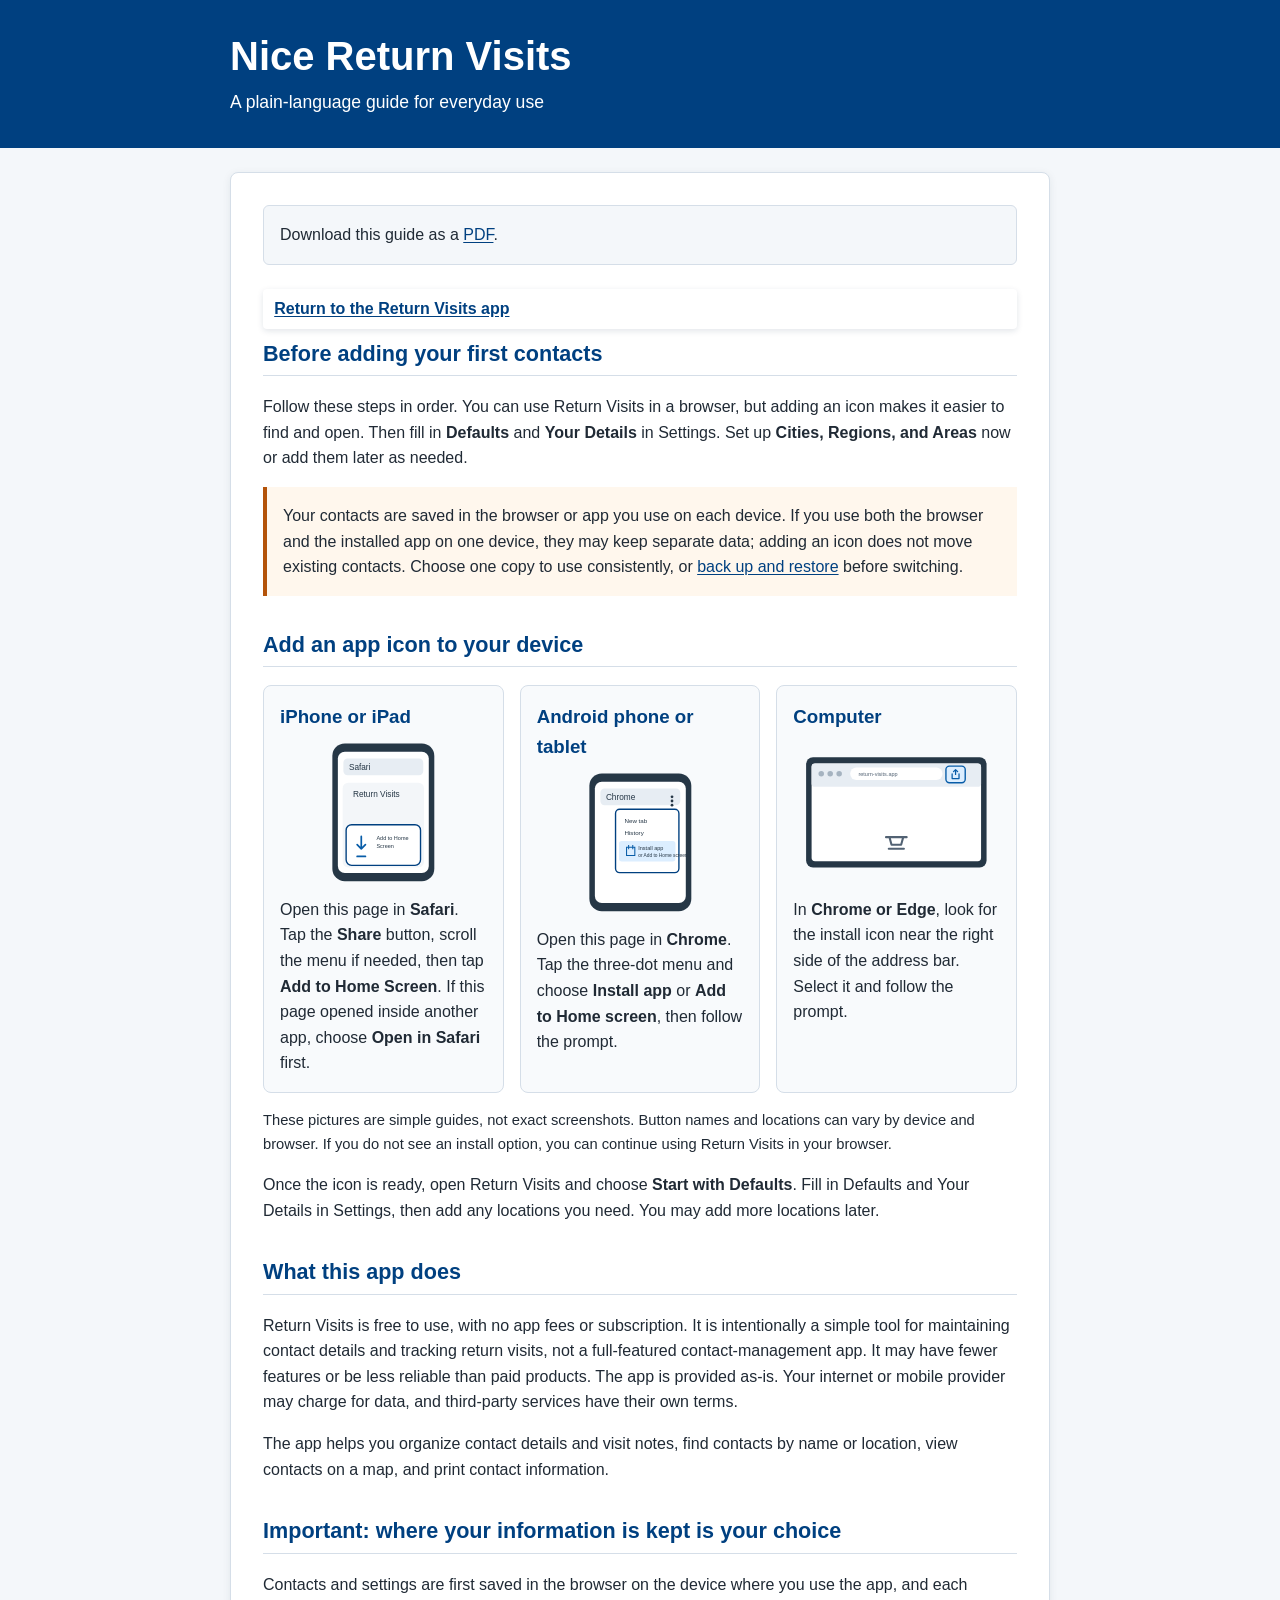
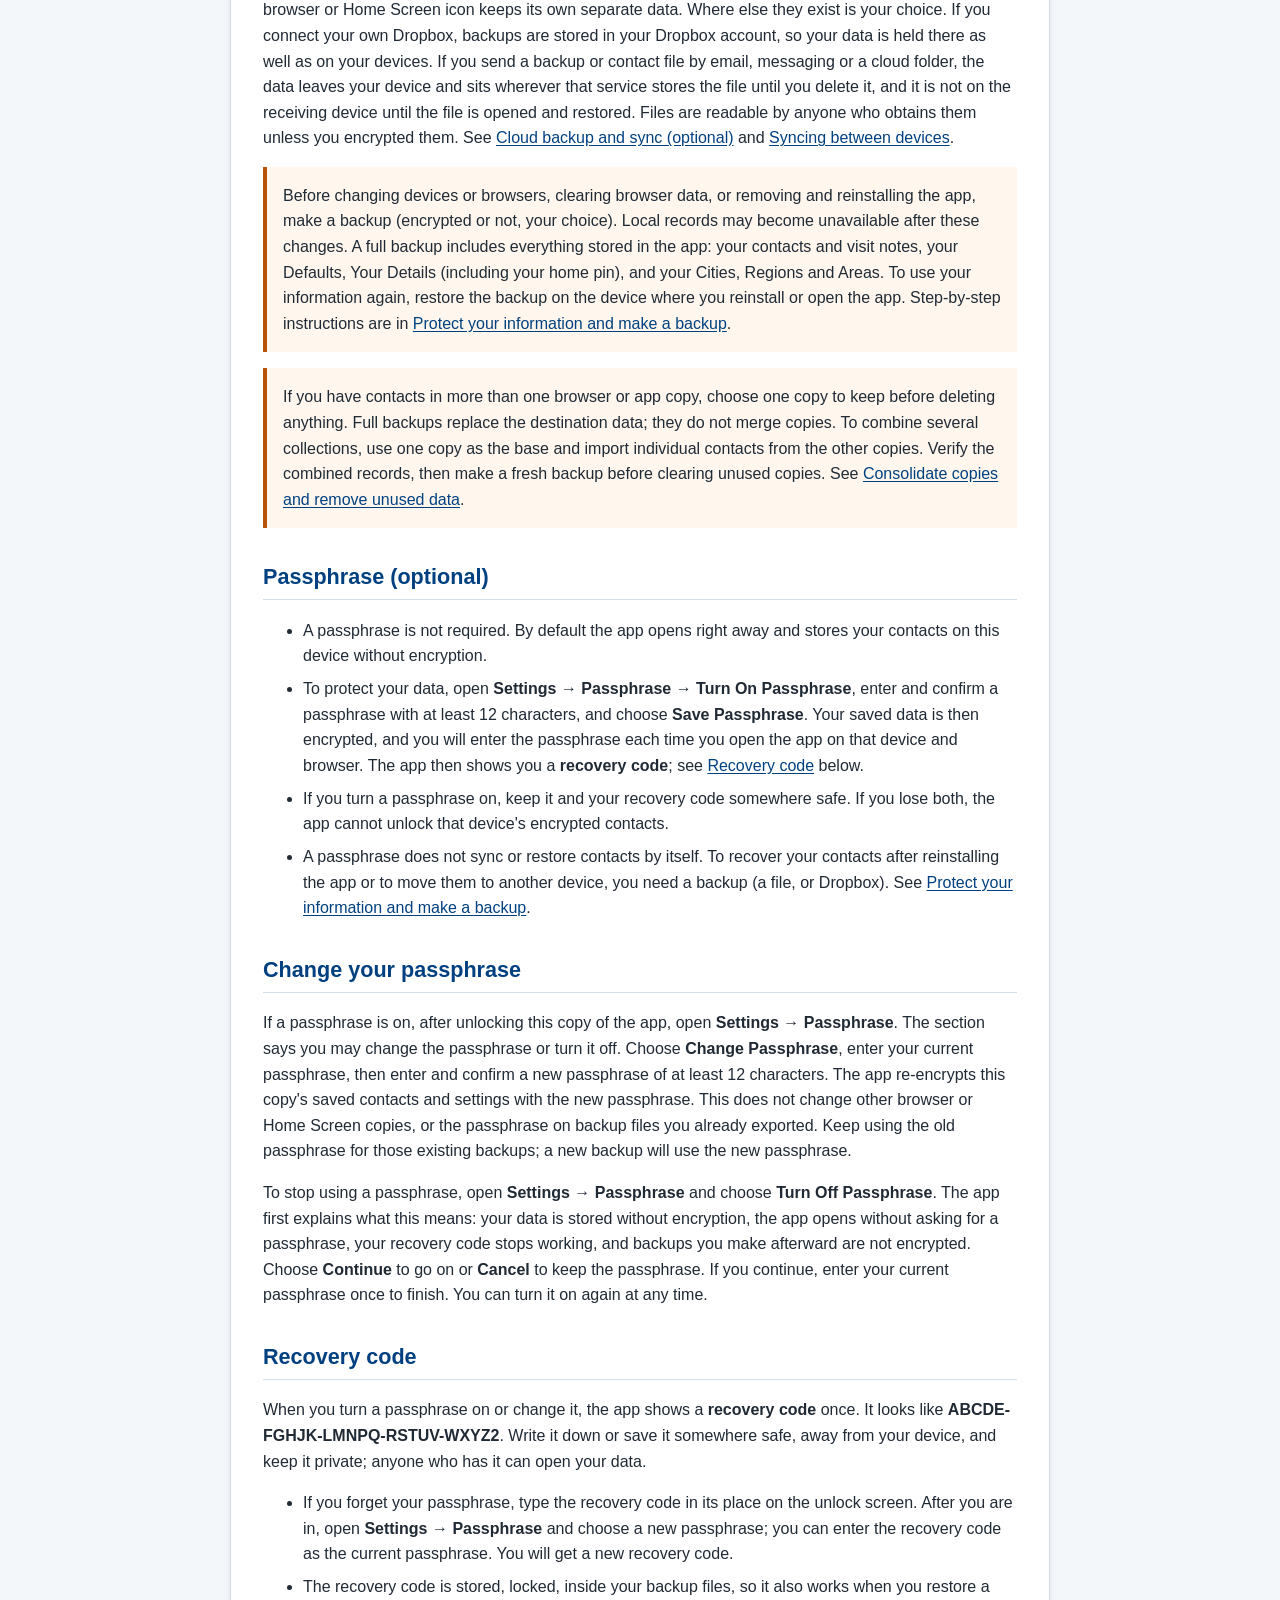
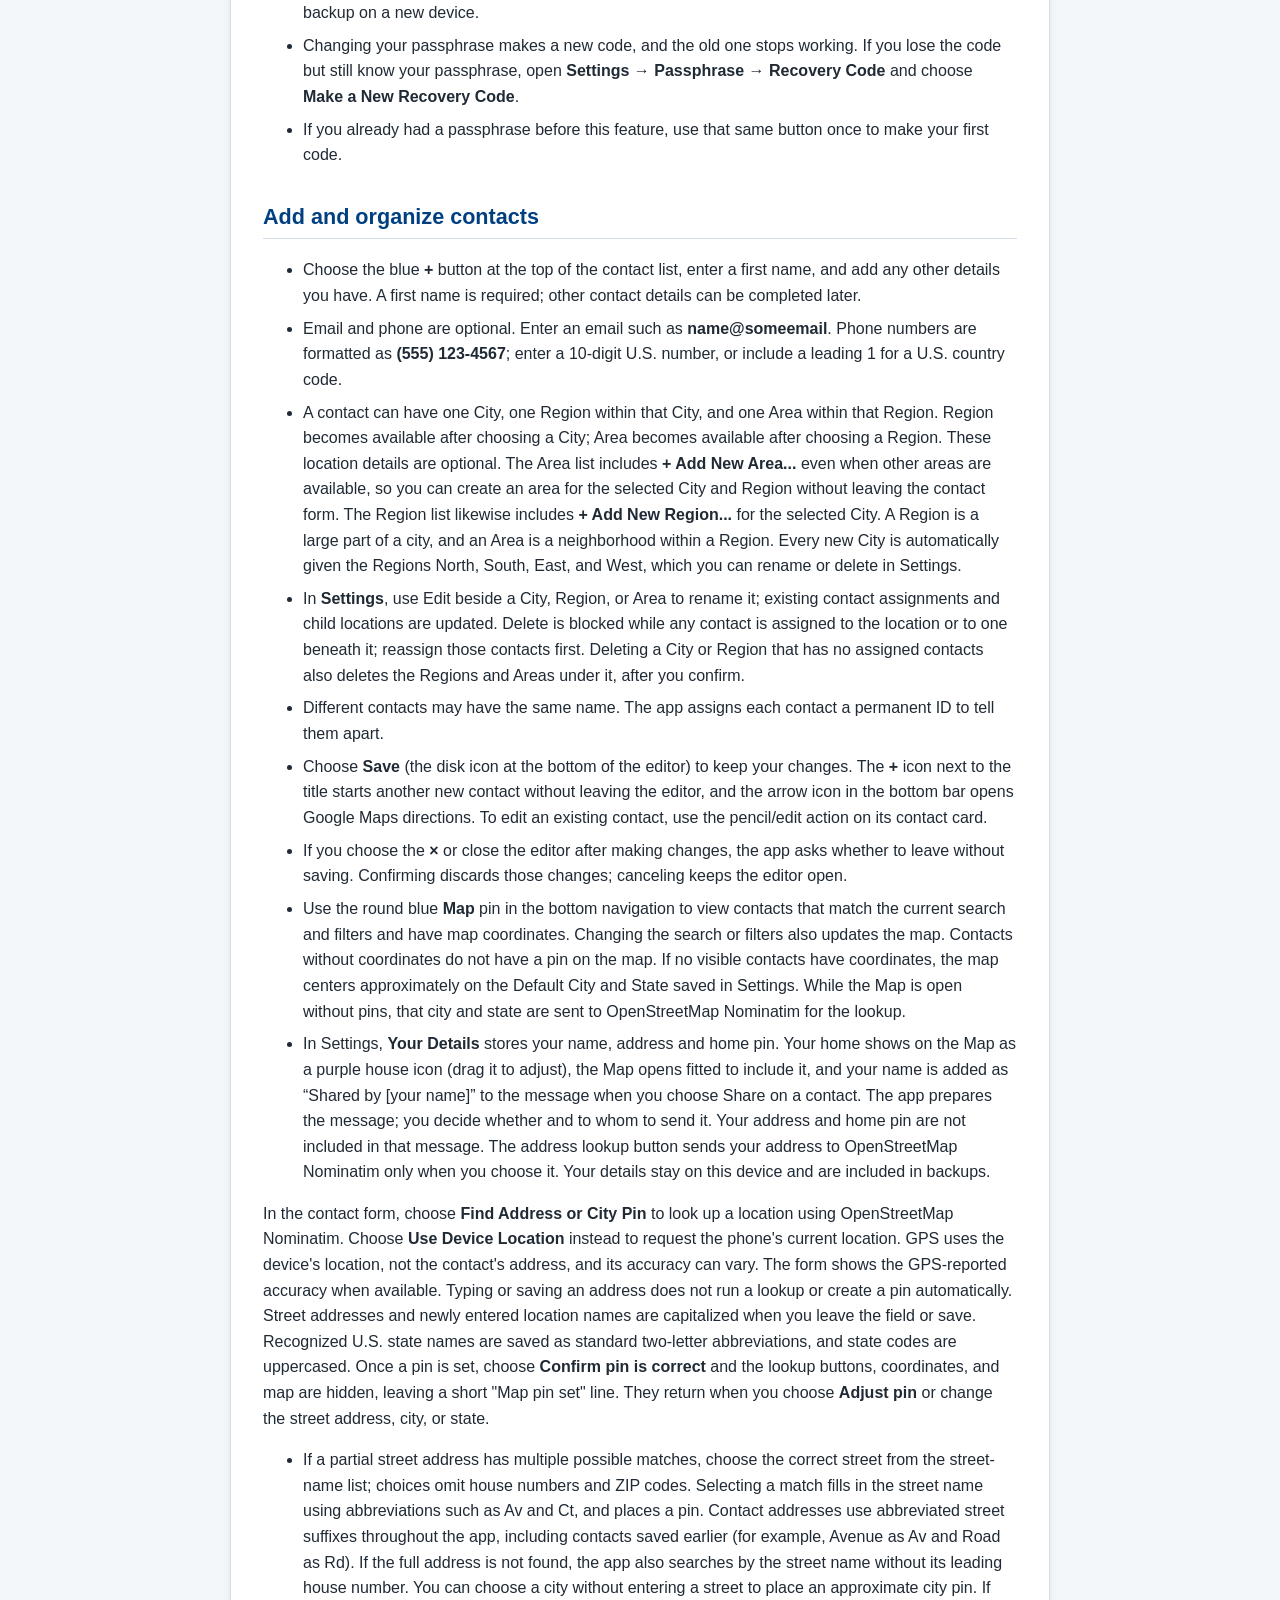
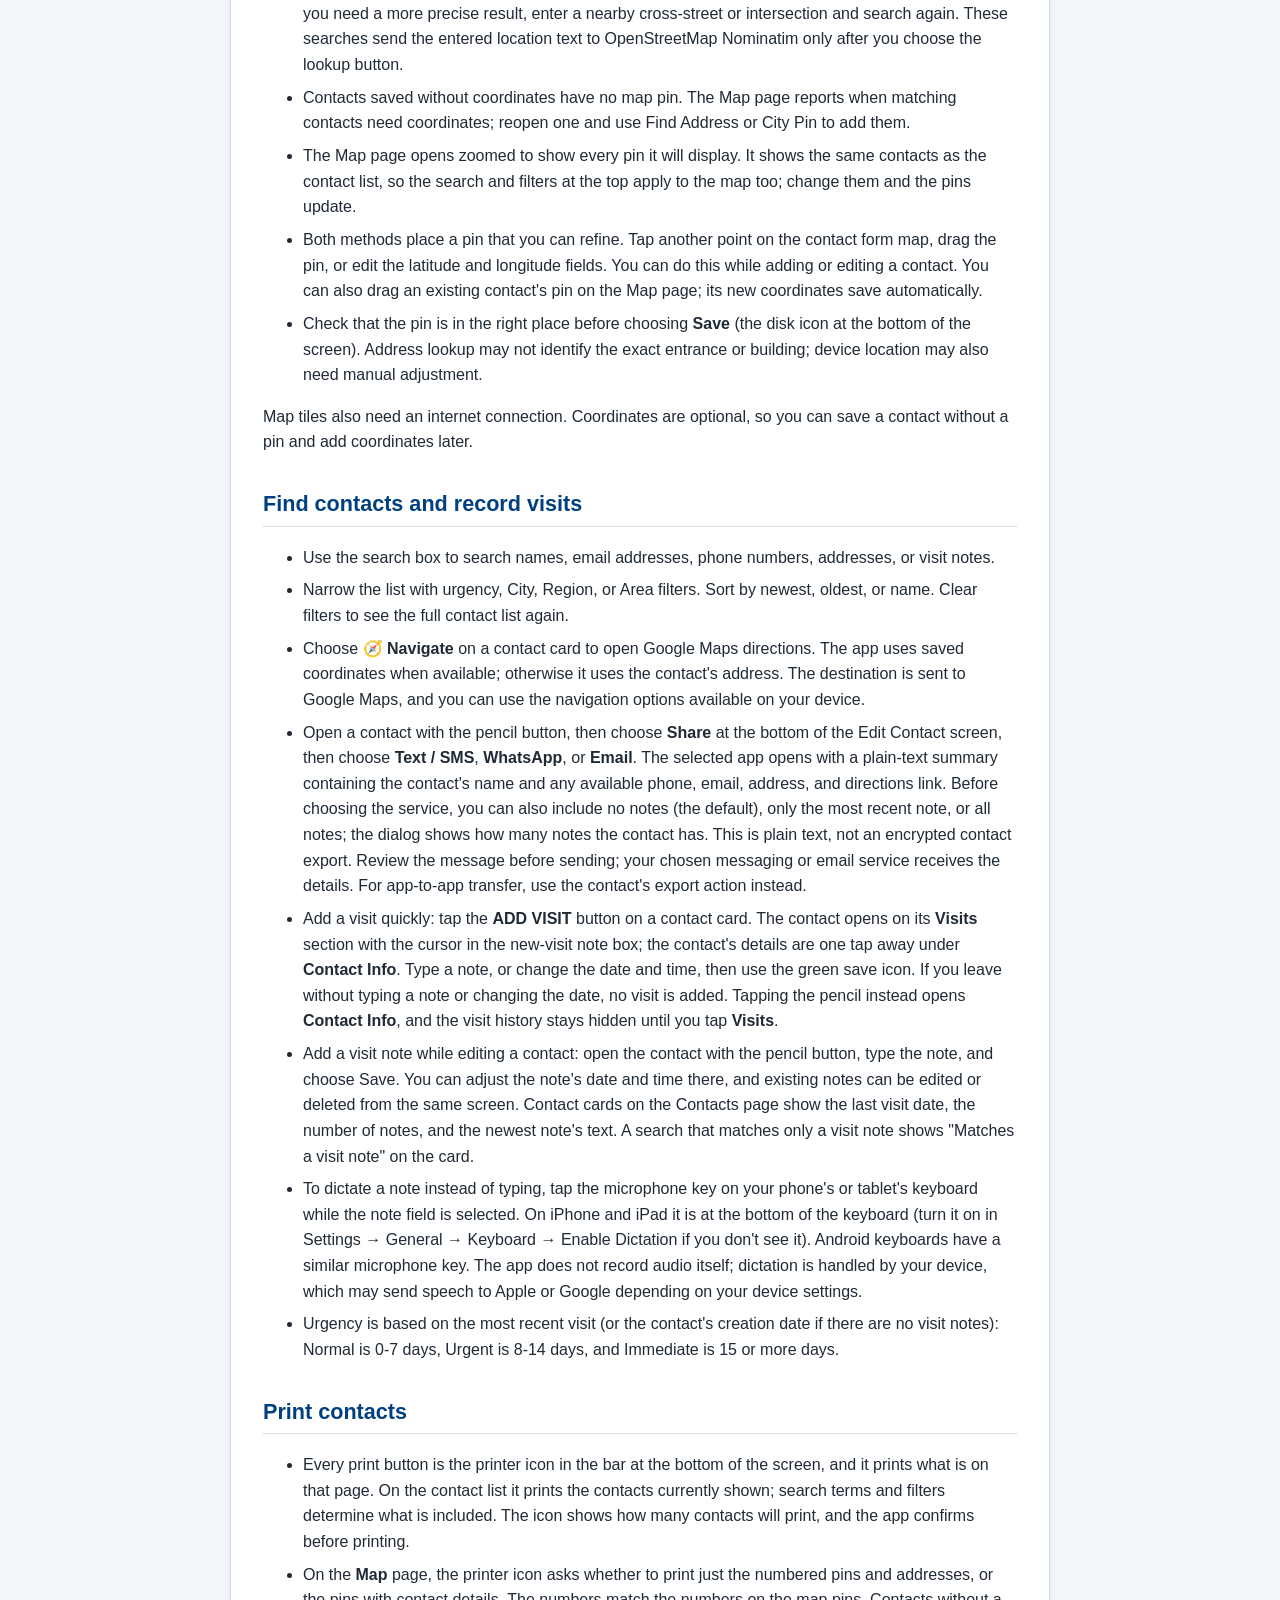
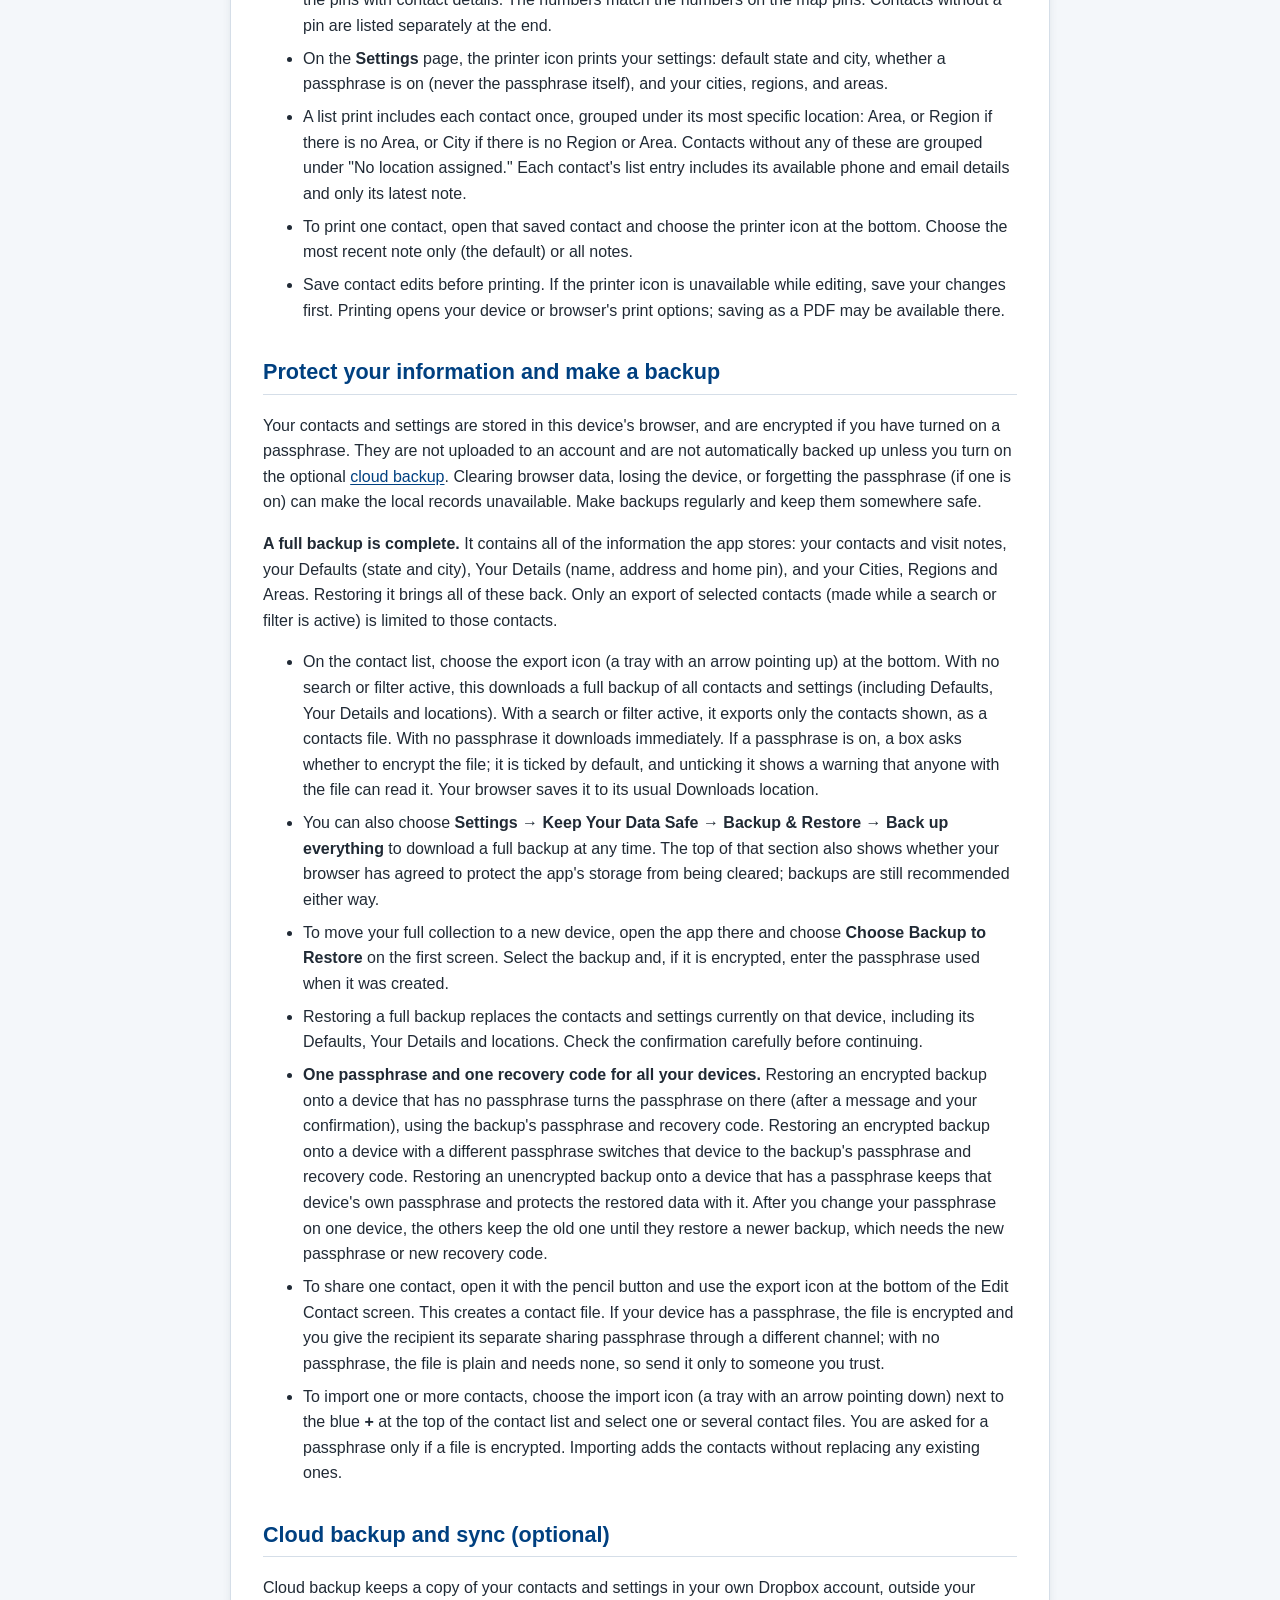
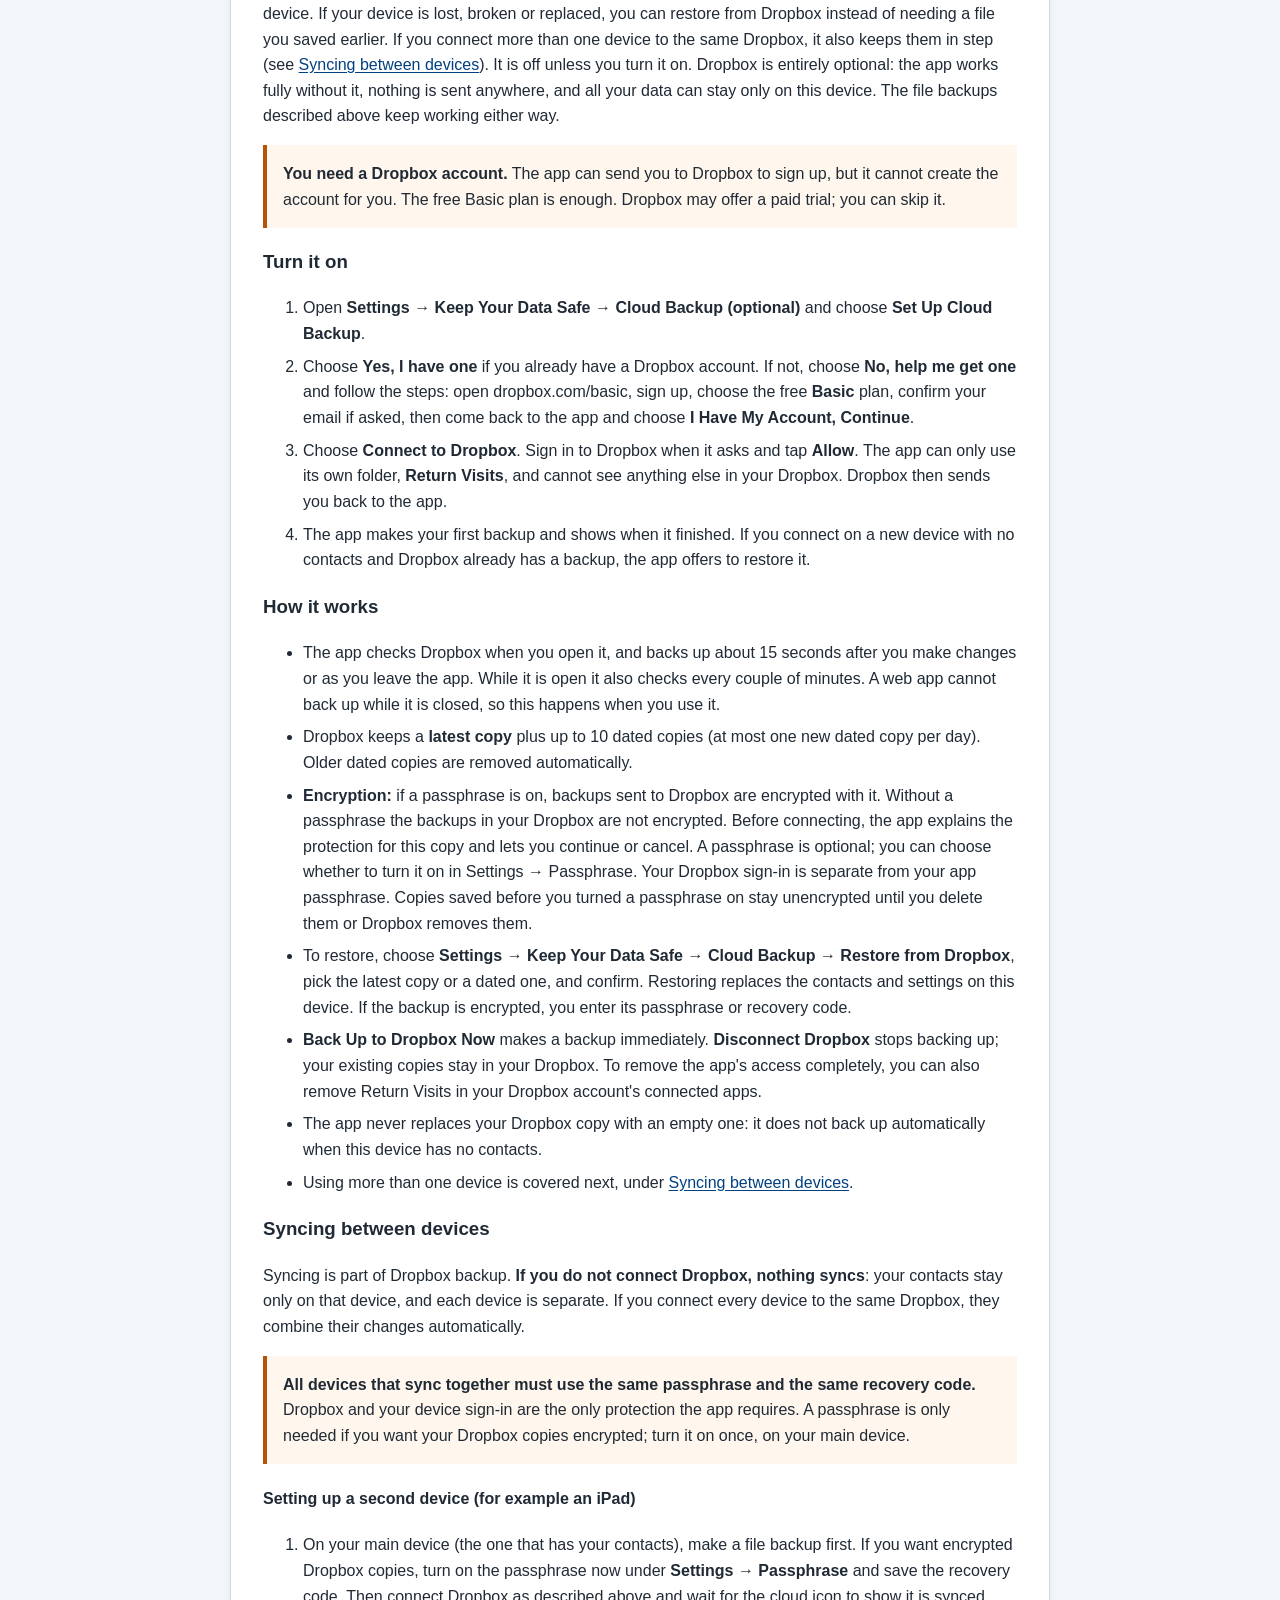
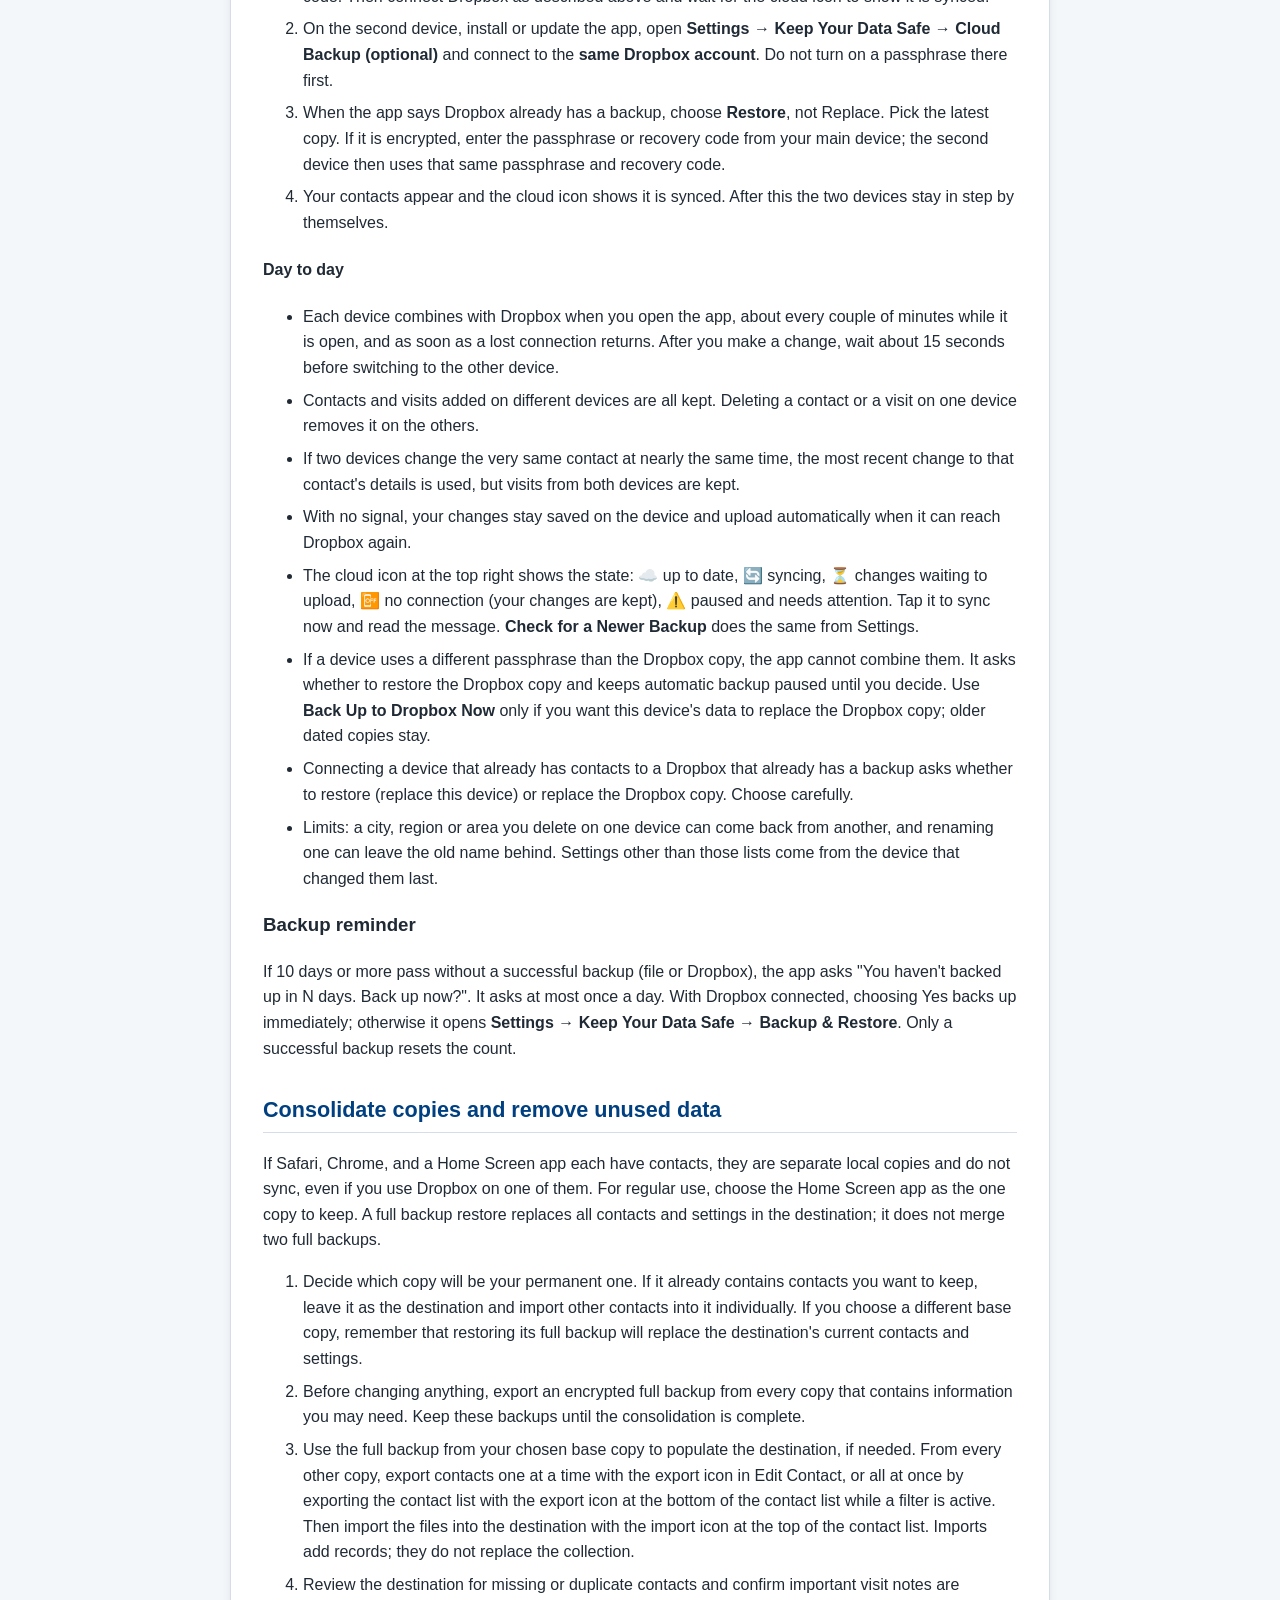
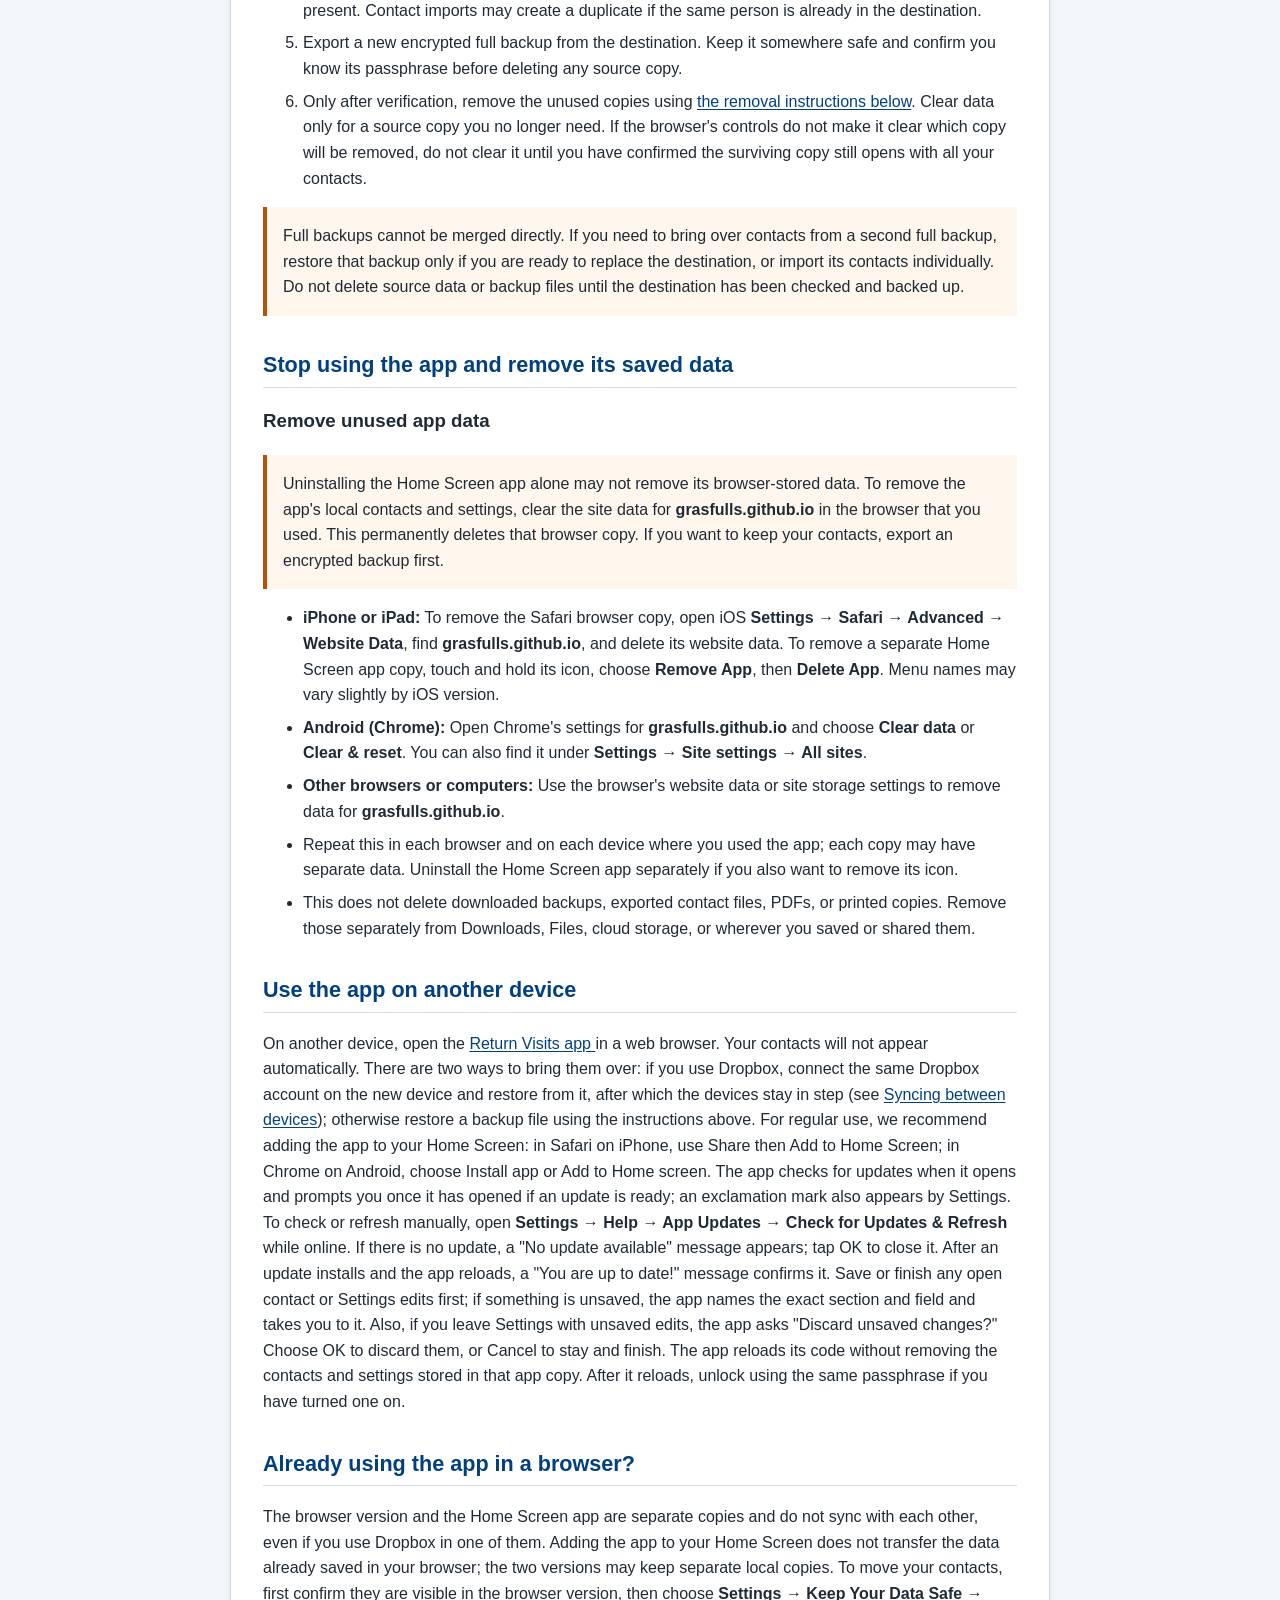
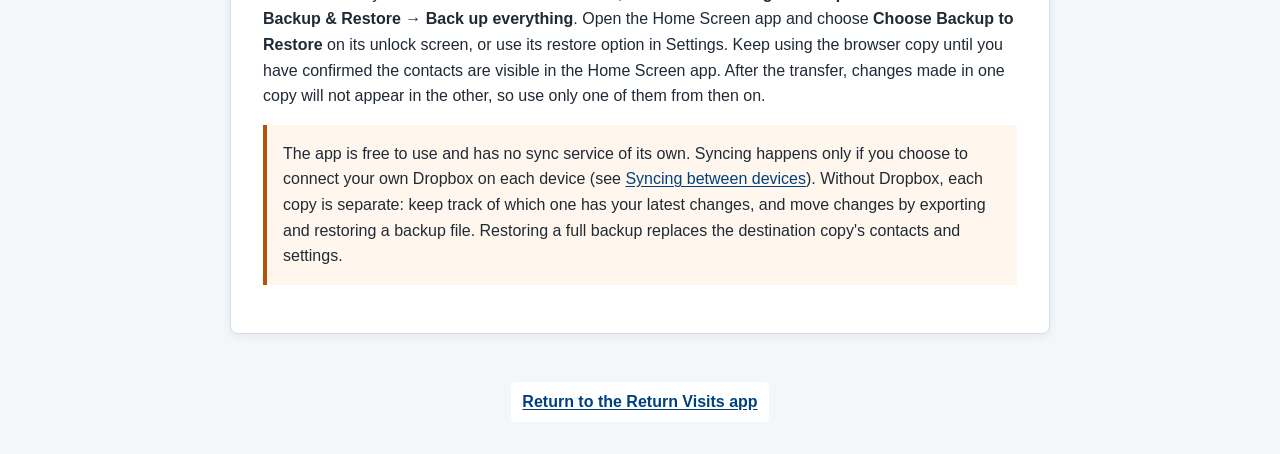
==== help.html @ 4a4192de "Update user guide and privacy PDFs Co-authored-by: Copilot <223556219+Copilot@users.noreply.github.c" ====
<!doctype html>
<html lang="en">
  <head>
    <meta charset="utf-8" />
    <meta name="viewport" content="width=device-width, initial-scale=1" />
    <meta
      name="description"
      content="Plain-language instructions for using the Return Visits app."
    />
    <title>Nice Return Visits - User Guide</title>
    <style>
      :root {
        color-scheme: light;
        font-family: Arial, Helvetica, sans-serif;
        color: #202a35;
        background: #f4f7fa;
        line-height: 1.6;
      }

      * {
        box-sizing: border-box;
      }

      body {
        margin: 0;
      }

      header {
        padding: 2rem 1rem;
        color: white;
        background: #004080;
      }

      header > div,
      main {
        width: min(100% - 2rem, 820px);
        margin: 0 auto;
      }

      header h1 {
        margin: 0;
        font-size: clamp(1.8rem, 5vw, 2.5rem);
        line-height: 1.2;
      }

      header p {
        margin: 0.5rem 0 0;
        font-size: 1.1rem;
      }

      main {
        margin-top: 1.5rem;
        margin-bottom: 3rem;
        padding: clamp(1rem, 4vw, 2rem);
        background: white;
        border: 1px solid #d5dee8;
        border-radius: 8px;
        box-shadow: 0 2px 8px rgb(20 45 70 / 8%);
      }

      h2 {
        margin-top: 2rem;
        padding-bottom: 0.25rem;
        color: #004080;
        border-bottom: 1px solid #d5dee8;
        font-size: 1.35rem;
      }

      h2:first-of-type {
        margin-top: 0;
      }

      a {
        color: #004080;
        text-underline-offset: 0.15em;
      }

      a:focus-visible {
        outline: 3px solid #d97706;
        outline-offset: 3px;
      }

      .notice {
        padding: 1rem;
        border-left: 4px solid #b45309;
        background: #fff7ed;
      }

      .install-guide-grid {
        display: grid;
        grid-template-columns: repeat(auto-fit, minmax(min(100%, 220px), 1fr));
        gap: 1rem;
        margin: 1rem 0;
      }

      .install-guide-card {
        padding: 1rem;
        border: 1px solid #d5dee8;
        border-radius: 8px;
        background: #f8fafc;
      }

      .install-guide-card h3 {
        margin: 0 0 0.5rem;
        color: #004080;
      }

      .install-guide-card svg {
        display: block;
        width: 100%;
        height: auto;
        margin: 0 auto 0.75rem;
      }

      .install-guide-card p {
        margin: 0;
      }

      .illustration-note {
        font-size: 0.92rem;
      }

      .return-to-app {
        display: inline-block;
        padding: 0.45rem 0.7rem;
        border-radius: 4px;
        background: white;
        font-weight: bold;
      }

      main > .return-to-app {
        display: block;
        width: 100%;
        position: sticky;
        top: 0;
        z-index: 1;
        margin-bottom: 0.5rem;
        background: white;
        box-shadow: 0 2px 6px rgb(20 45 70 / 12%);
      }

      #phone-setup,
      #install-guide {
        scroll-margin-top: 4rem;
      }

      li + li {
        margin-top: 0.45rem;
      }

      .document-link {
        margin: 0 0 1.5rem;
        padding: 1rem;
        border: 1px solid #d5dee8;
        border-radius: 6px;
        background: #f4f7fa;
      }

      footer {
        padding: 0 1rem 2rem;
        text-align: center;
      }

      @media print {
        :root {
          background: white;
        }

        header {
          padding: 0 0 1rem;
          color: #202a35;
          background: white;
        }

        header > div,
        main {
          width: 100%;
        }

        main {
          margin: 0;
          padding: 0;
          border: 0;
          box-shadow: none;
        }

        .document-link {
          display: none;
        }

        .return-to-app {
          display: none;
        }

        a {
          color: inherit;
        }
      }
    </style>
  </head>
  <body>
    <header>
      <div>
        <h1>Nice Return Visits</h1>
        <p>A plain-language guide for everyday use</p>
      </div>
    </header>

    <main>
      <p class="document-link">
        Download this guide as a
        <a href="./docs/Nice-Return-Visits-Setup-User-Guide.pdf" download>PDF</a>.
      </p>
      <a class="return-to-app" href="./">← Return to where you asked for help</a>
      <h2 id="phone-setup">Before adding your first contacts</h2>
      <p>
        Follow these steps in order. You can use Return Visits in a browser,
        but adding an icon makes it easier to find and open. Then fill in
        <strong>Defaults</strong> and <strong>Your Details</strong> in Settings.
        Set up <strong>Cities, Regions, and Areas</strong> now or add them
        later as needed.
      </p>
      <p class="notice">
        Your contacts are saved in the browser or app you use on each device.
        If you use both the browser and the installed app on one device, they
        may keep separate data; adding an icon does not move existing contacts.
        Choose one copy to use consistently, or
        <a href="#backup">back up and restore</a> before switching.
      </p>

      <h2 id="install-guide">Add an app icon to your device</h2>
      <div class="install-guide-grid">
        <section class="install-guide-card" aria-labelledby="iphone-install">
          <h3 id="iphone-install">iPhone or iPad</h3>
          <svg viewBox="0 0 300 210" role="img" aria-labelledby="ios-title">
            <title id="ios-title">Safari Share menu with Add to Home Screen highlighted</title>
            <rect x="76" y="5" width="148" height="200" rx="18" fill="#263746"/>
            <rect x="84" y="17" width="132" height="176" rx="10" fill="#fff"/>
            <rect x="92" y="27" width="116" height="24" rx="6" fill="#e7edf3"/>
            <text x="100" y="43" font-size="12" fill="#263746">Safari</text>
            <rect x="91" y="62" width="118" height="123" rx="8" fill="#f3f6f9"/>
            <text x="106" y="83" font-size="12" fill="#263746">Return Visits</text>
            <path d="M151 167v-25m0 0-9 9m9-9 9 9M141 174h20" fill="none" stroke="#075ca8" stroke-width="4" stroke-linecap="round" stroke-linejoin="round"/>
            <rect x="96" y="123" width="108" height="59" rx="8" fill="#fff" stroke="#004080" stroke-width="2"/>
            <path d="M118 140v18m-6-6 6 6 6-6m-12 17h12" fill="none" stroke="#075ca8" stroke-width="2.5" stroke-linecap="round" stroke-linejoin="round"/>
            <text x="140" y="145" font-size="8" fill="#263746">Add to Home</text>
            <text x="140" y="157" font-size="8" fill="#263746">Screen</text>
          </svg>
          <p>
            Open this page in <strong>Safari</strong>. Tap the
            <strong>Share</strong> button, scroll the menu if needed, then tap
            <strong>Add to Home Screen</strong>. If this page opened inside
            another app, choose <strong>Open in Safari</strong> first.
          </p>
        </section>

        <section class="install-guide-card" aria-labelledby="android-install">
          <h3 id="android-install">Android phone or tablet</h3>
          <svg viewBox="0 0 300 210" role="img" aria-labelledby="android-title">
            <title id="android-title">Chrome menu with Install app highlighted</title>
            <rect x="76" y="5" width="148" height="200" rx="18" fill="#263746"/>
            <rect x="84" y="17" width="132" height="176" rx="10" fill="#fff"/>
            <rect x="92" y="27" width="116" height="24" rx="6" fill="#e7edf3"/>
            <text x="100" y="43" font-size="12" fill="#263746">Chrome</text>
            <circle cx="196" cy="39" r="2" fill="#263746"/>
            <circle cx="196" cy="45" r="2" fill="#263746"/>
            <circle cx="196" cy="51" r="2" fill="#263746"/>
            <rect x="114" y="57" width="92" height="92" rx="6" fill="#fff" stroke="#004080" stroke-width="2"/>
            <text x="127" y="77" font-size="9" fill="#263746">New tab</text>
            <text x="127" y="95" font-size="9" fill="#263746">History</text>
            <rect x="119" y="103" width="82" height="30" rx="4" fill="#dceeff"/>
            <path d="M130 112h12v12h-12zM133 109v6m6-6v6" fill="none" stroke="#075ca8" stroke-width="1.5"/>
            <text x="147" y="116" font-size="8" fill="#263746">Install app</text>
            <text x="147" y="126" font-size="7" fill="#263746">or Add to Home screen</text>
          </svg>
          <p>
            Open this page in <strong>Chrome</strong>. Tap the three-dot menu
            and choose <strong>Install app</strong> or
            <strong>Add to Home screen</strong>, then follow the prompt.
          </p>
        </section>

        <section class="install-guide-card" aria-labelledby="computer-install">
          <h3 id="computer-install">Computer</h3>
          <svg viewBox="0 0 300 210" role="img" aria-labelledby="computer-title">
            <title id="computer-title">Browser address bar with the install icon highlighted</title>
            <rect x="19" y="25" width="262" height="160" rx="10" fill="#263746"/>
            <rect x="27" y="34" width="246" height="142" rx="5" fill="#fff"/>
            <rect x="27" y="34" width="246" height="34" rx="5" fill="#e7edf3"/>
            <circle cx="41" cy="49" r="4" fill="#a5b3c0"/>
            <circle cx="54" cy="49" r="4" fill="#a5b3c0"/>
            <circle cx="67" cy="49" r="4" fill="#a5b3c0"/>
            <rect x="83" y="40" width="134" height="18" rx="9" fill="#fff"/>
            <text x="95" y="52" font-size="8" fill="#526273">return-visits.app</text>
            <rect x="222" y="38" width="28" height="24" rx="5" fill="#dceeff" stroke="#075ca8" stroke-width="2"/>
            <path d="M231 49v7h10v-7m-5 1V43m-3 3 3-3 3 3" fill="none" stroke="#075ca8" stroke-width="1.8" stroke-linecap="round" stroke-linejoin="round"/>
            <path d="M135 141h30m-25 0 3 11h14l3-11m-21 17h22" fill="none" stroke="#526273" stroke-width="3" stroke-linecap="round" stroke-linejoin="round"/>
          </svg>
          <p>
            In <strong>Chrome or Edge</strong>, look for the install icon near
            the right side of the address bar. Select it and follow the prompt.
          </p>
        </section>
      </div>
      <p class="illustration-note">
        These pictures are simple guides, not exact screenshots. Button names
        and locations can vary by device and browser. If you do not see an
        install option, you can continue using Return Visits in your browser.
      </p>
      <p>
        Once the icon is ready, open Return Visits and choose
        <strong>Start with Defaults</strong>. Fill in Defaults and Your Details
        in Settings, then add any locations you need. You may add more locations
        later.
      </p>

      <h2>What this app does</h2>
      <p>
        Return Visits is free to use, with no app fees or subscription. It is
        intentionally a simple tool for maintaining contact details and
        tracking return visits, not a full-featured contact-management app. It
        may have fewer features or be less reliable than paid products. The app
        is provided as-is. Your internet or mobile provider may charge for data,
        and third-party services have their own terms.
      </p>
      <p>
        The app helps you organize contact details and visit notes, find
        contacts by name or location, view contacts on a map, and print contact
        information.
      </p>

      <h2>Important: where your information is kept is your choice</h2>
      <p>
              Contacts and settings are first saved in the browser on the device where
              you use the app, and each browser or Home Screen icon keeps its own
              separate data. Where else they exist is your choice. If you connect your
              own Dropbox, backups are stored in your Dropbox account, so your data is
              held there as well as on your devices. If you send a backup or contact
              file by email, messaging or a cloud folder, the data leaves your device
              and sits wherever that service stores the file until you delete it, and
              it is not on the receiving device until the file is opened and
              restored. Files are readable by anyone who obtains them unless you
              encrypted them. See
        <a href="#cloud-backup">Cloud backup and sync (optional)</a> and
        <a href="#sync">Syncing between devices</a>.
      </p>
      <p class="notice">
        Before changing devices or browsers, clearing browser data, or removing
        and reinstalling the app, make a backup (encrypted or not, your choice). Local records may
        become unavailable after these changes. A full backup includes
        everything stored in the app: your contacts and visit notes, your
        Defaults, Your Details (including your home pin), and your Cities,
        Regions and Areas. To use your information again,
        restore the backup on the device where you reinstall or open the app.
        Step-by-step instructions are in
        <a href="#backup">Protect your information and make a backup</a>.
      </p>
      <p class="notice">
        If you have contacts in more than one browser or app copy, choose one
        copy to keep before deleting anything. Full backups replace the
        destination data; they do not merge copies. To combine several
        collections, use one copy as the base and import individual contacts
        from the other copies. Verify the combined records, then make a fresh
        backup before clearing unused copies. See
        <a href="#consolidate">Consolidate copies and remove unused data</a>.
      </p>

      <h2>Passphrase (optional)</h2>
      <ul>
        <li>
          A passphrase is not required. By default the app opens right away
          and stores your contacts on this device without encryption.
        </li>
        <li>
          To protect your data, open <strong>Settings → Passphrase → Turn On
          Passphrase</strong>, enter and confirm a passphrase with at least 12
          characters, and choose <strong>Save Passphrase</strong>. Your saved data is then encrypted, and you will enter
          the passphrase each time you open the app on that device and browser.
          The app then shows you a <strong>recovery code</strong>; see
          <a href="#recovery-code">Recovery code</a> below.
        </li>
        <li>
          If you turn a passphrase on, keep it and your recovery code
          somewhere safe. If you lose both, the app cannot unlock that
          device's encrypted contacts.
        </li>
        <li>
          A passphrase does not sync or restore contacts by itself. To recover
          your contacts after reinstalling the app or to move them to another
          device, you need a backup (a file, or Dropbox). See
          <a href="#backup">Protect your information and make a backup</a>.
        </li>
      </ul>

      <h2>Change your passphrase</h2>
      <p>
        If a passphrase is on, after unlocking this copy of the app, open
        <strong>Settings → Passphrase</strong>. The section says you may change
        the passphrase or turn it off. Choose <strong>Change Passphrase</strong>,
        enter your current passphrase, then enter and confirm a new passphrase
        of at least 12 characters. The app re-encrypts this copy's saved
        contacts and settings with the new passphrase. This does not change
        other browser or Home Screen copies, or the passphrase on backup files
        you already exported. Keep using the old passphrase for those existing
        backups; a new backup will use the new passphrase.
      </p>
      <p>
        To stop using a passphrase, open <strong>Settings → Passphrase</strong>
        and choose <strong>Turn Off Passphrase</strong>. The app first explains
        what this means: your data is stored without encryption, the app opens
        without asking for a passphrase, your recovery code stops working, and
        backups you make afterward are not encrypted. Choose
        <strong>Continue</strong> to go on or <strong>Cancel</strong> to keep the
        passphrase. If you continue, enter your current passphrase once to
        finish. You can turn it on again at any time.
      </p>

      <h2 id="recovery-code">Recovery code</h2>
      <p>
        When you turn a passphrase on or change it, the app shows a
        <strong>recovery code</strong> once. It looks like
        <strong>ABCDE-FGHJK-LMNPQ-RSTUV-WXYZ2</strong>. Write it down or save it
        somewhere safe, away from your device, and keep it private; anyone who
        has it can open your data.
      </p>
      <ul>
        <li>
          If you forget your passphrase, type the recovery code in its place on
          the unlock screen. After you are in, open
          <strong>Settings → Passphrase</strong> and choose a new passphrase;
          you can enter the recovery code as the current passphrase. You will
          get a new recovery code.
        </li>
        <li>
          The recovery code is stored, locked, inside your backup files, so it
          also works when you restore a backup on a new device.
        </li>
        <li>
          Changing your passphrase makes a new code, and the old one stops
          working. If you lose the code but still know your passphrase, open
          <strong>Settings → Passphrase → Recovery Code</strong> and choose
          <strong>Make a New Recovery Code</strong>.
        </li>
        <li>
          If you already had a passphrase before this feature, use that same
          button once to make your first code.
        </li>
      </ul>

      <h2>Add and organize contacts</h2>
      <ul>
        <li>
          Choose the blue <strong>+</strong> button at the top of the contact
          list, enter a first name, and add any
          other details you have. A first name is required; other contact
          details can be completed later.
        </li>
        <li>
          Email and phone are optional. Enter an email such as
          <strong>name@someemail</strong>. Phone numbers are formatted as
          <strong>(555) 123-4567</strong>; enter a 10-digit U.S. number, or
          include a leading 1 for a U.S. country code.
        </li>
        <li>
          A contact can have one City, one Region within that City, and one Area
          within that Region. Region becomes available after choosing a City;
          Area becomes available after choosing a Region. These location details
          are optional. The Area list includes <strong>+ Add New Area...</strong>
          even when other areas are available, so you can create an area for
          the selected City and Region without leaving the contact form. The
          Region list likewise includes <strong>+ Add New Region...</strong>
          for the selected City. A Region is a large part of a city, and an
          Area is a neighborhood within a Region. Every new City is
          automatically given the Regions North, South, East, and West, which
          you can rename or delete in Settings.
        </li>
        <li>
          In <strong>Settings</strong>, use Edit beside a City, Region, or Area
          to rename it; existing contact assignments and child locations are
          updated. Delete is blocked while any contact is assigned to the
          location or to one beneath it; reassign those contacts first. Deleting
          a City or Region that has no assigned contacts also deletes the
          Regions and Areas under it, after you confirm.
        </li>
        <li>
          Different contacts may have the same name. The app assigns each
          contact a permanent ID to tell them apart.
        </li>
        <li>
          Choose <strong>Save</strong> (the disk icon at the bottom of the editor) to keep your changes.
          The <strong>+</strong> icon next to the title starts another new
          contact without leaving the editor, and the arrow icon in the bottom
          bar opens Google Maps directions. To edit an existing
          contact, use the pencil/edit action on its contact card.
        </li>
        <li>
          If you choose the <strong>×</strong> or close the editor after making
          changes, the app asks whether to leave without saving. Confirming
          discards those changes; canceling keeps the editor open.
        </li>
        <li>
          Use the round blue <strong>Map</strong> pin in the bottom navigation to view
          contacts that match the current search and filters and have map
          coordinates. Changing the search or filters also updates the map.
          Contacts without coordinates do not have a pin on the map. If no
          visible contacts have coordinates, the map centers approximately on
          the Default City and State saved in Settings. While the Map is open
          without pins, that city and state are sent to OpenStreetMap Nominatim
          for the lookup.
        </li>
        <li>
          In Settings, <strong>Your Details</strong> stores your name, address
          and home pin. Your home shows on the Map as a purple house icon (drag
          it to adjust), the Map opens fitted to include it, and your name is
          added as “Shared by [your name]” to the message when you choose Share
          on a contact. The app prepares the message; you decide whether and
          to whom to send it. Your address and home pin are not included in
          that message. The address lookup button sends your address to
          OpenStreetMap Nominatim only when you choose it. Your details stay
          on this device and are included in backups.
        </li>
      </ul>
      <p>
        In the contact form, choose
        <strong>Find Address or City Pin</strong> to look up a location using
        OpenStreetMap Nominatim. Choose <strong>Use Device Location</strong>
        instead to request the phone's current location. GPS uses the device's
        location, not the contact's address, and its accuracy can vary. The
        form shows the GPS-reported accuracy when available. Typing or saving
        an address does not run a lookup or create a pin automatically. Street
        addresses and newly entered location names are capitalized when you
        leave the field or save. Recognized U.S. state names are saved as
        standard two-letter abbreviations, and state codes are uppercased.
        Once a pin is set, choose <strong>Confirm pin is correct</strong> and
        the lookup buttons, coordinates, and map are hidden, leaving a short
        "Map pin set" line. They return when you choose
        <strong>Adjust pin</strong> or change the street address, city, or
        state.
      </p>
      <ul>
        <li>
          If a partial street address has multiple possible matches, choose the
          correct street from the street-name list; choices omit house numbers
          and ZIP codes. Selecting a match fills in the street name using
          abbreviations such as Av and Ct, and places a pin. Contact addresses
          use abbreviated street suffixes throughout the app, including
          contacts saved earlier (for example, Avenue as Av and Road as Rd).
          If the full address is not found, the app also searches by the street
          name without its leading house number.
          You can choose a city without entering a street to place an
          approximate city pin. If you need a more precise result, enter a
          nearby cross-street or intersection and search again. These searches
          send the entered location text to OpenStreetMap Nominatim only after
          you choose the lookup button.
        </li>
        <li>
          Contacts saved without coordinates have no map pin. The Map page
          reports when matching contacts need coordinates; reopen one and use
          Find Address or City Pin to add them.
        </li>
        <li>
          The Map page opens zoomed to show every pin it will display. It shows
          the same contacts as the contact list, so the search and filters at
          the top apply to the map too; change them and the pins update.
        </li>
        <li>
          Both methods place a pin that you can refine. Tap another point on the
          contact form map, drag the pin, or edit the latitude and longitude
          fields. You can do this while adding or editing a contact. You can
          also drag an existing contact's pin on the Map page; its new
          coordinates save automatically.
        </li>
        <li>
          Check that the pin is in the right place before choosing
          <strong>Save</strong> (the disk icon at the bottom of the screen). Address lookup may not identify the exact
          entrance or building; device location may also need manual adjustment.
        </li>
      </ul>
      <p>
        Map tiles also need an internet connection. Coordinates are optional,
        so you can save a contact without a pin and add coordinates later.
      </p>

      <h2>Find contacts and record visits</h2>
      <ul>
        <li>
          Use the search box to search names, email addresses, phone numbers,
          addresses, or visit notes.
        </li>
        <li>
          Narrow the list with urgency, City, Region, or Area filters. Sort by
          newest, oldest, or name. Clear filters to see the full contact list
          again.
        </li>
        <li>
          Choose <strong>🧭 Navigate</strong> on a contact card to open Google
          Maps directions. The app uses saved coordinates when available;
          otherwise it uses the contact's address. The destination is sent to
          Google Maps, and you can use the navigation options available on your
          device.
        </li>
        <li>
          Open a contact with the pencil button, then choose <strong>Share</strong> at
          the bottom of the Edit Contact screen, then choose
          <strong>Text / SMS</strong>, <strong>WhatsApp</strong>, or
          <strong>Email</strong>. The selected app opens with a plain-text
          summary containing the contact's name and any available phone,
          email, address, and directions link. Before choosing the service, you
          can also include no notes (the default), only the most recent note,
          or all notes; the dialog shows how many notes the contact has.
          This is plain text, not an encrypted contact export. Review the
          message before sending; your chosen messaging or email service
          receives the details. For app-to-app transfer, use the
          contact's export action instead.
        </li>
        <li>
          Add a visit quickly: tap the <strong>ADD VISIT</strong> button on a contact
          card. The contact opens on its <strong>Visits</strong> section with the
          cursor in the new-visit note box; the contact's details are one tap
          away under <strong>Contact Info</strong>. Type a note, or change the
          date and time, then use the green save icon. If you leave without
          typing a note or changing the date, no visit is added. Tapping the
          pencil instead opens <strong>Contact Info</strong>, and the visit
          history stays hidden until you tap <strong>Visits</strong>.
        </li>
        <li>
          Add a visit note while editing a contact: open the contact with the
          pencil button, type the note, and choose Save. You can adjust the
          note's date and time there, and existing notes can be edited or
          deleted from the same screen. Contact cards on the Contacts page show
          the last visit date, the number of notes, and the newest note's text.
          A search that matches only a visit note shows "Matches a
          visit note" on the card.
        </li>
        <li>
          To dictate a note instead of typing, tap the microphone key on your
          phone's or tablet's keyboard while the note field is selected. On
          iPhone and iPad it is at the bottom of the keyboard (turn it on in
          Settings → General → Keyboard → Enable Dictation if you don't see
          it). Android keyboards have a similar microphone key. The app does
          not record audio itself; dictation is handled by your device, which
          may send speech to Apple or Google depending on your device
          settings.
        </li>
        <li>
          Urgency is based on the most recent visit (or the contact's creation
          date if there are no visit notes): Normal is 0-7 days, Urgent is 8-14
          days, and Immediate is 15 or more days.
        </li>
      </ul>

      <h2>Print contacts</h2>
      <ul>
        <li>
          Every print button is the printer icon in the bar at the bottom of
          the screen, and it prints what is on that page. On the contact list
          it prints the contacts currently shown; search terms and filters
          determine what is included. The icon shows how many contacts will
          print, and the app confirms before printing.
        </li>
        <li>
          On the <strong>Map</strong> page, the printer icon asks whether to
          print just the numbered pins and addresses, or the pins with contact
          details. The numbers match the numbers on the map pins. Contacts
          without a pin are listed separately at the end.
        </li>
        <li>
          On the <strong>Settings</strong> page, the printer icon prints your
          settings: default state and city, whether a passphrase is on (never
          the passphrase itself), and your cities, regions, and areas.
        </li>
        <li>
          A list print includes each contact once, grouped under its most
          specific location: Area, or Region if there is no Area, or City if
          there is no Region or Area. Contacts without any of these are grouped
          under "No location assigned." Each contact's list entry includes
          its available phone and email details and only its latest note.
        </li>
        <li>
          To print one contact, open that saved contact and choose the printer
          icon at the bottom. Choose the most recent note only (the default)
          or all notes.
        </li>
        <li>
          Save contact edits before printing. If the printer icon is unavailable
          while editing, save your changes first. Printing opens your device or
          browser's print options; saving as a PDF may be available there.
        </li>
      </ul>

      <h2 id="backup">Protect your information and make a backup</h2>
      <p>
        Your contacts and settings are stored in this device's browser, and
        are encrypted if you have turned on a passphrase. They are not uploaded to an account and are not automatically
        backed up unless you turn on the optional
        <a href="#cloud-backup">cloud backup</a>. Clearing browser data, losing the device, or forgetting the
        passphrase (if one is on) can make the local records unavailable. Make
        backups regularly and keep them somewhere safe.
      </p>
      <p>
        <strong>A full backup is complete.</strong> It contains all of the
        information the app stores: your contacts and visit notes, your
        Defaults (state and city), Your Details (name, address and home pin),
        and your Cities, Regions and Areas. Restoring it brings all of these
        back. Only an export of selected contacts (made while a search or
        filter is active) is limited to those contacts.
      </p>
      <ul>
        <li>
          On the contact list, choose the export icon (a tray with an arrow
          pointing up) at the bottom. With no search or filter active, this
          downloads a full backup of all contacts and settings (including
          Defaults, Your Details and locations). With a search
          or filter active, it exports only the contacts shown, as a contacts
          file. With no passphrase it downloads immediately. If a passphrase is
          on, a box asks whether to encrypt the file; it is ticked by default,
          and unticking it shows a warning that anyone with the file can read it.
          Your browser saves it to its usual Downloads location.
        </li>
        <li>
          You can also choose <strong>Settings → Keep Your Data Safe → Backup
          &amp; Restore → Back up everything</strong> to download a full backup
          at any time. The top of
          that section also shows whether your browser has agreed to protect
          the app's storage from being cleared; backups are still recommended
          either way.
        </li>
        <li>
          To move your full collection to a new device, open the app there and
          choose <strong>Choose Backup to Restore</strong> on the first screen.
          Select the backup and, if it is encrypted, enter the passphrase used
          when it was created.
        </li>
        <li>
          Restoring a full backup replaces the contacts and settings currently
          on that device, including its Defaults, Your Details and locations.
          Check the confirmation carefully before continuing.
        </li>
        <li>
          <strong>One passphrase and one recovery code for all your
          devices.</strong> Restoring an encrypted backup onto a device that has
          no passphrase turns the passphrase on there (after a message and your
          confirmation), using the backup's passphrase and recovery code.
          Restoring an encrypted backup onto a device with a different
          passphrase switches that device to the backup's passphrase and
          recovery code. Restoring an unencrypted backup onto a device that has
          a passphrase keeps that device's own passphrase and protects the
          restored data with it. After you change your passphrase on one
          device, the others keep the old one until they restore a newer
          backup, which needs the new passphrase or new recovery code.
        </li>
        <li>
          To share one contact, open it with the pencil button and use the
          export icon at the bottom of the Edit Contact screen.
          This creates a contact file. If your device has a passphrase, the
          file is encrypted and you give the recipient its separate sharing
          passphrase through a different channel; with no passphrase, the file
          is plain and needs none, so send it only to someone you trust.
        </li>
        <li>
          To import one or more contacts, choose the import icon (a tray with
          an arrow pointing down) next to the blue <strong>+</strong> at the top
          of the contact list and select one or several contact files. You are
          asked for a passphrase only if a file is encrypted. Importing adds the
          contacts without replacing any existing ones.
        </li>
      </ul>

      <h2 id="cloud-backup">Cloud backup and sync (optional)</h2>
      <p>
        Cloud backup keeps a copy of your contacts and settings in your own
        Dropbox account, outside your device. If your device is lost, broken or
        replaced, you can restore from Dropbox instead of needing a file you
        saved earlier. If you connect more than one device to the same Dropbox, it
        also keeps them in step (see <a href="#sync">Syncing between
        devices</a>). It is off unless you turn it on. Dropbox is entirely
        optional: the app works fully without it, nothing is sent anywhere,
        and all your data can stay only on this device. The file backups
        described above keep working either way.
      </p>
      <p class="notice">
        <strong>You need a Dropbox account.</strong> The app can send you to
        Dropbox to sign up, but it cannot create the account for you. The free
        Basic plan is enough. Dropbox may offer a paid trial; you can skip it.
      </p>
      <h3>Turn it on</h3>
      <ol>
        <li>
          Open <strong>Settings → Keep Your Data Safe → Cloud Backup
          (optional)</strong> and choose
          <strong>Set Up Cloud Backup</strong>.
        </li>
        <li>
          Choose <strong>Yes, I have one</strong> if you already have a Dropbox
          account. If not, choose <strong>No, help me get one</strong> and follow
          the steps: open dropbox.com/basic, sign up, choose the free
          <strong>Basic</strong> plan, confirm your email if asked, then come
          back to the app and choose <strong>I Have My Account,
          Continue</strong>.
        </li>
        <li>
          Choose <strong>Connect to Dropbox</strong>. Sign in to Dropbox when it
          asks and tap <strong>Allow</strong>. The app can only use its own
          folder, <strong>Return Visits</strong>, and cannot see anything else
          in your Dropbox. Dropbox then sends you back to the app.
        </li>
        <li>
          The app makes your first backup and shows when it finished. If you
          connect on a new device with no contacts and Dropbox already has a
          backup, the app offers to restore it.
        </li>
      </ol>
      <h3>How it works</h3>
      <ul>
        <li>
          The app checks Dropbox when you open it, and backs up about 15 seconds
          after you make changes or as you leave the app. While it is open it
          also checks every couple of minutes. A web app cannot back up while
          it is closed, so this happens when you use it.
        </li>
        <li>
          Dropbox keeps a <strong>latest copy</strong> plus up to 10 dated
          copies (at most one new dated copy per day). Older dated copies are
          removed automatically.
        </li>
        <li>
          <strong>Encryption:</strong> if a passphrase is on, backups sent to
          Dropbox are encrypted with it. Without a passphrase the backups in
          your Dropbox are not encrypted. Before connecting, the app explains
          the protection for this copy and lets you continue or cancel. A
          passphrase is optional; you can choose whether to turn it on in
          Settings → Passphrase. Your Dropbox sign-in is separate from your app
          passphrase. Copies saved before you turned a passphrase on stay
          unencrypted until you delete them or Dropbox removes them.
        </li>
        <li>
          To restore, choose <strong>Settings → Keep Your Data Safe → Cloud
          Backup → Restore from
          Dropbox</strong>, pick the latest copy or a dated one, and confirm.
          Restoring replaces the contacts and settings on this device. If the
          backup is encrypted, you enter its passphrase or recovery code.
        </li>
        <li>
          <strong>Back Up to Dropbox Now</strong> makes a backup immediately.
          <strong>Disconnect Dropbox</strong> stops backing up; your existing
          copies stay in your Dropbox. To remove the app's access completely,
          you can also remove Return Visits in your Dropbox account's
          connected apps.
        </li>
        <li>
          The app never replaces your Dropbox copy with an empty one: it does
          not back up automatically when this device has no contacts.
        </li>
        <li>
          Using more than one device is covered next, under
          <a href="#sync">Syncing between devices</a>.
        </li>
      </ul>
      <h3 id="sync">Syncing between devices</h3>
      <p>
        Syncing is part of Dropbox backup. <strong>If you do not connect
        Dropbox, nothing syncs</strong>: your contacts stay only on that device,
        and each device is separate. If you connect every device to the same
        Dropbox, they combine their changes automatically.
      </p>
      <p class="notice">
        <strong>All devices that sync together must use the same passphrase and
        the same recovery code.</strong> Dropbox and your device sign-in are the
        only protection the app requires. A passphrase is only needed if you want
        your Dropbox copies encrypted; turn it on once, on your main device.
      </p>
      <h4>Setting up a second device (for example an iPad)</h4>
      <ol>
        <li>
          On your main device (the one that has your contacts), make a file
          backup first. If you want encrypted Dropbox copies, turn on the
          passphrase now under <strong>Settings → Passphrase</strong> and save
          the recovery code. Then connect Dropbox as described above and wait for
          the cloud icon to show it is synced.
        </li>
        <li>
          On the second device, install or update the app, open
          <strong>Settings → Keep Your Data Safe → Cloud Backup
          (optional)</strong> and connect to the
          <strong>same Dropbox account</strong>. Do not turn on a passphrase
          there first.
        </li>
        <li>
          When the app says Dropbox already has a backup, choose
          <strong>Restore</strong>, not Replace. Pick the latest copy. If it is
          encrypted, enter the passphrase or recovery code from your main
          device; the second device then uses that same passphrase and recovery
          code.
        </li>
        <li>
          Your contacts appear and the cloud icon shows it is synced. After this
          the two devices stay in step by themselves.
        </li>
      </ol>
      <h4>Day to day</h4>
      <ul>
        <li>
          Each device combines with Dropbox when you open the app, about every
          couple of minutes while it is open, and as soon as a lost connection
          returns. After you make a change, wait about 15 seconds before
          switching to the other device.
        </li>
        <li>
          Contacts and visits added on different devices are all kept. Deleting a
          contact or a visit on one device removes it on the others.
        </li>
        <li>
          If two devices change the very same contact at nearly the same time,
          the most recent change to that contact's details is used, but visits
          from both devices are kept.
        </li>
        <li>
          With no signal, your changes stay saved on the device and upload
          automatically when it can reach Dropbox again.
        </li>
        <li>
          The cloud icon at the top right shows the state: ☁️ up to date, 🔄
          syncing, ⏳ changes waiting to upload, 📴 no connection (your changes
          are kept), ⚠️ paused and needs attention. Tap it to sync now and read
          the message. <strong>Check for a Newer Backup</strong> does the same
          from Settings.
        </li>
        <li>
          If a device uses a different passphrase than the Dropbox copy, the app
          cannot combine them. It asks whether to restore the Dropbox copy and
          keeps automatic backup paused until you decide. Use
          <strong>Back Up to Dropbox Now</strong> only if you want this device's
          data to replace the Dropbox copy; older dated copies stay.
        </li>
        <li>
          Connecting a device that already has contacts to a Dropbox that
          already has a backup asks whether to restore (replace this device) or
          replace the Dropbox copy. Choose carefully.
        </li>
        <li>
          Limits: a city, region or area you delete on one device can come back
          from another, and renaming one can leave the old name behind. Settings
          other than those lists come from the device that changed them last.
        </li>
      </ul>
      <h3>Backup reminder</h3>
      <p>
        If 10 days or more pass without a successful backup (file or Dropbox),
        the app asks "You haven't backed up in N days. Back up now?". It asks at
        most once a day. With Dropbox connected, choosing Yes backs up
        immediately; otherwise it opens <strong>Settings → Keep Your Data Safe →
        Backup &amp; Restore</strong>. Only a successful backup resets the count.
      </p>

      <h2 id="consolidate">Consolidate copies and remove unused data</h2>
      <p>
        If Safari, Chrome, and a Home Screen app each have contacts, they are
        separate local copies and do not sync, even if you use Dropbox on one of
        them. For regular use, choose
        the Home Screen app as the one copy to keep. A full backup restore
        replaces all contacts and settings in the destination; it does not
        merge two full backups.
      </p>
      <ol>
        <li>
          Decide which copy will be your permanent one. If it already contains
          contacts you want to keep, leave it as the destination and import
          other contacts into it individually. If you choose a different base
          copy, remember that restoring its full backup will replace the
          destination's current contacts and settings.
        </li>
        <li>
          Before changing anything, export an encrypted full backup from every
          copy that contains information you may need. Keep these backups until
          the consolidation is complete.
        </li>
        <li>
          Use the full backup from your chosen base copy to populate the
          destination, if needed. From every other copy, export contacts one at
          a time with the export icon in Edit Contact, or all at once by
          exporting the contact list with the export icon at the bottom of the
          contact list while a filter is active. Then import the files into
          the destination with the import icon at the top of the contact list.
          Imports add records; they do not replace the collection.
        </li>
        <li>
          Review the destination for missing or duplicate contacts and confirm
          important visit notes are present. Contact imports may create a
          duplicate if the same person is already in the destination.
        </li>
        <li>
          Export a new encrypted full backup from the destination. Keep it
          somewhere safe and confirm you know its passphrase before deleting
          any source copy.
        </li>
        <li>
          Only after verification, remove the unused copies using
          <a href="#remove-data">the removal instructions below</a>. Clear
          data only for a source copy you no longer need. If the browser's
          controls do not make it clear which copy will be removed, do not
          clear it until you have confirmed the surviving copy still opens
          with all your contacts.
        </li>
      </ol>
      <p class="notice">
        Full backups cannot be merged directly. If you need to bring over
        contacts from a second full backup, restore that backup only if you are
        ready to replace the destination, or import its contacts individually.
        Do not delete source data or backup files until the destination has
        been checked and backed up.
      </p>

      <h2>Stop using the app and remove its saved data</h2>
      <h3 id="remove-data">Remove unused app data</h3>
      <p class="notice">
        Uninstalling the Home Screen app alone may not remove its browser-stored
        data. To remove the app's local contacts and settings, clear the site
        data for
        <strong>grasfulls.github.io</strong> in the browser that you used.
        This permanently deletes that browser copy. If you want to keep your
        contacts, export an encrypted backup first.
      </p>
      <ul>
        <li>
          <strong>iPhone or iPad:</strong> To remove the Safari browser copy,
          open iOS
          <strong>Settings → Safari → Advanced → Website Data</strong>, find
          <strong>grasfulls.github.io</strong>, and delete its website data.
          To remove a separate Home Screen app copy, touch and hold its icon,
          choose <strong>Remove App</strong>, then
          <strong>Delete App</strong>. Menu names may vary slightly by iOS
          version.
        </li>
        <li>
          <strong>Android (Chrome):</strong> Open Chrome's settings for
          <strong>grasfulls.github.io</strong> and choose
          <strong>Clear data</strong> or <strong>Clear &amp; reset</strong>.
          You can also find it under <strong>Settings → Site settings → All
          sites</strong>.
        </li>
        <li>
          <strong>Other browsers or computers:</strong> Use the browser's
          website data or site storage settings to remove data for
          <strong>grasfulls.github.io</strong>.
        </li>
        <li>
          Repeat this in each browser and on each device where you used the app;
          each copy may have separate data. Uninstall the Home Screen app
          separately if you also want to remove its icon.
        </li>
        <li>
          This does not delete downloaded backups, exported contact files,
          PDFs, or printed copies. Remove those separately from Downloads,
          Files, cloud storage, or wherever you saved or shared them.
        </li>
      </ul>

      <h2>Use the app on another device</h2>
      <p>
        On another device, open the
        <a href="https://grasfulls.github.io/return-visits-app/">
          Return Visits app
        </a>
        in a web browser. Your contacts will not appear automatically. There are
        two ways to bring them over: if you use Dropbox, connect the same
        Dropbox account on the new device and restore from it, after which the
        devices stay in step (see <a href="#sync">Syncing between
        devices</a>); otherwise restore a backup file using the instructions
        above. For regular use, we
                recommend adding the app to your Home Screen: in Safari on
        iPhone, use Share then Add to Home Screen; in Chrome on Android, choose
        Install app or Add to Home screen. The app checks for updates when it
        opens and prompts you once it has opened if an update is ready; an
        exclamation mark also appears by Settings. To check or refresh manually, open
        <strong>Settings → Help → App Updates → Check for Updates &amp; Refresh</strong> while online.
        If there is no update, a "No update available" message appears; tap OK to close it.
        After an update installs and the app reloads, a "You are up to date!" message confirms it.
        Save or finish any open contact or Settings edits first; if something is
        unsaved, the app names the exact section and field and takes you to it.
        Also, if you leave Settings with unsaved edits, the app asks
        "Discard unsaved changes?" Choose OK to discard them, or Cancel to stay
        and finish. The app reloads
        its code without removing the contacts and settings stored in that app
        copy. After it reloads, unlock using the same passphrase if you have turned one on.
      </p>
      <h2>Already using the app in a browser?</h2>
      <p>
        The browser version and the Home Screen app are separate copies and do
        not sync with each other, even if you use Dropbox in one of them.
        Adding the app to your Home Screen does not transfer
        the data already saved in your browser; the two versions may keep
        separate local copies. To move your contacts, first confirm they are
        visible in the browser version, then choose
        <strong>Settings → Keep Your Data Safe → Backup &amp; Restore → Back up
        everything</strong>. Open the Home Screen
        app and choose <strong>Choose Backup to Restore</strong> on its unlock
        screen, or use its restore option in Settings. Keep using the browser
        copy until you have confirmed the contacts are visible in the Home
        Screen app. After the transfer, changes made in one copy will not
        appear in the other, so use only one of them from then on.
      </p>
      <p class="notice">
        The app is free to use and has no sync service of its own. Syncing happens
        only if you choose to connect your own Dropbox on each device (see
        <a href="#sync">Syncing between devices</a>). Without Dropbox, each
        copy is separate: keep track of which one has your latest changes, and
        move changes by exporting and restoring a backup file. Restoring a full
        backup replaces the destination copy's contacts and settings.
      </p>
    </main>

    <footer>
      <a class="return-to-app" href="./">Return to where you asked for help</a>
    </footer>
    <script>
      const referrer = document.referrer ? new URL(document.referrer) : null;
      document.querySelectorAll(".return-to-app").forEach((returnLink) => {
        if (referrer && referrer.origin === window.location.origin) {
          returnLink.href = referrer.href;
          returnLink.addEventListener("click", (event) => {
            if (window.history.length > 1) {
              event.preventDefault();
              window.history.back();
            }
          });
        } else {
          returnLink.textContent = "Return to the Return Visits app";
        }
      });
    </script>
  </body>
</html>
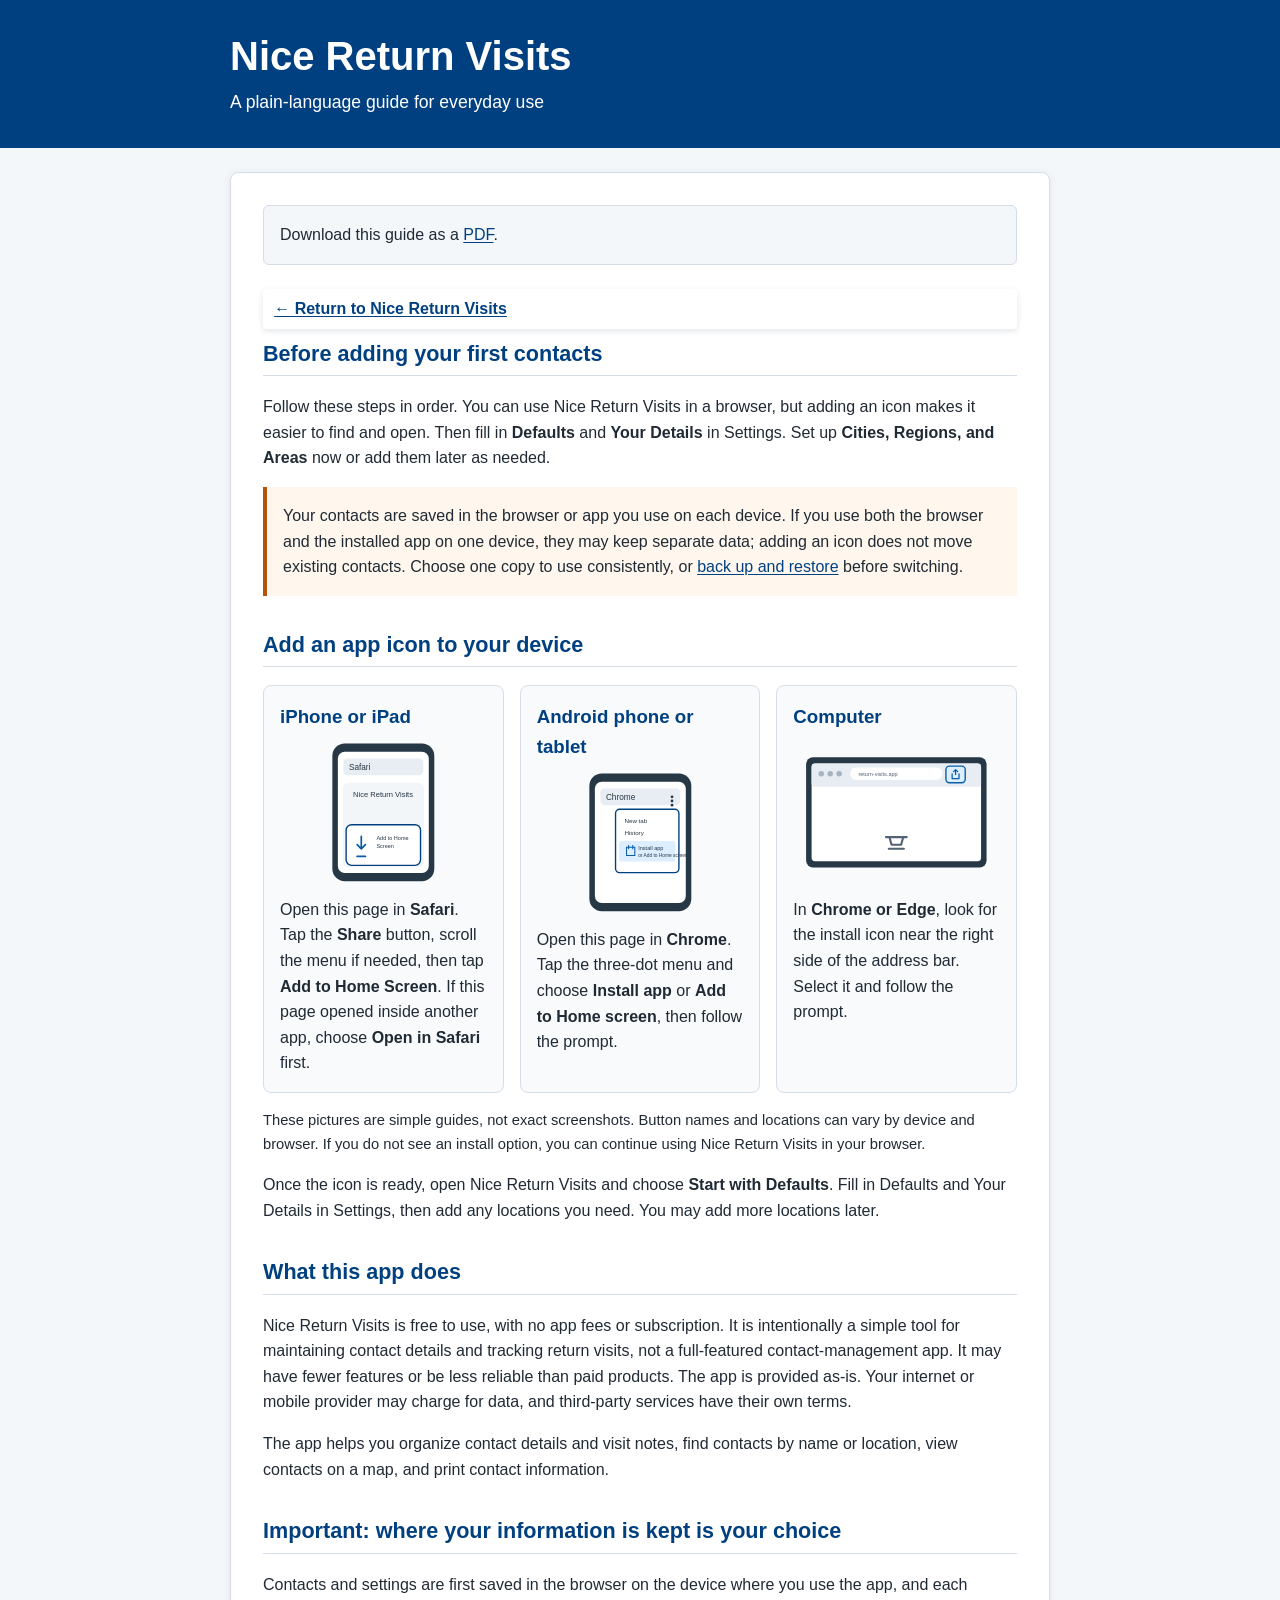
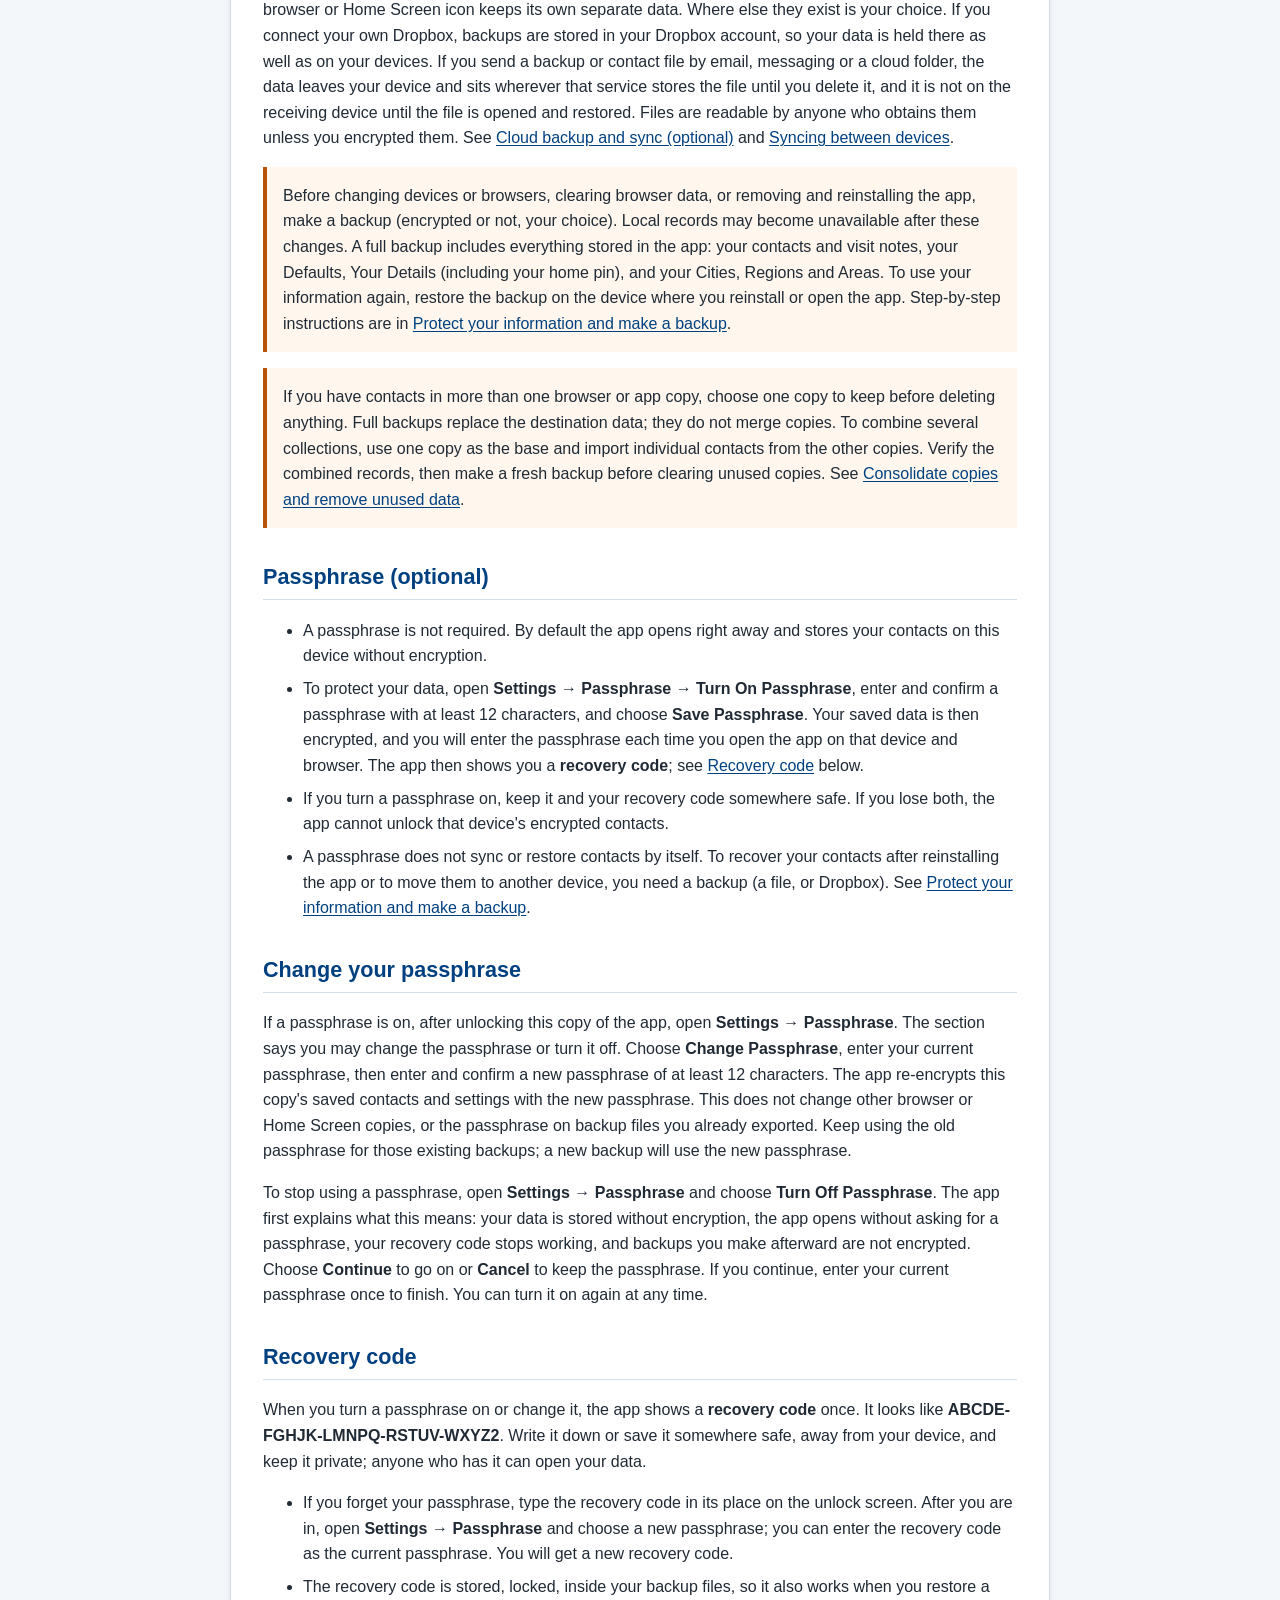
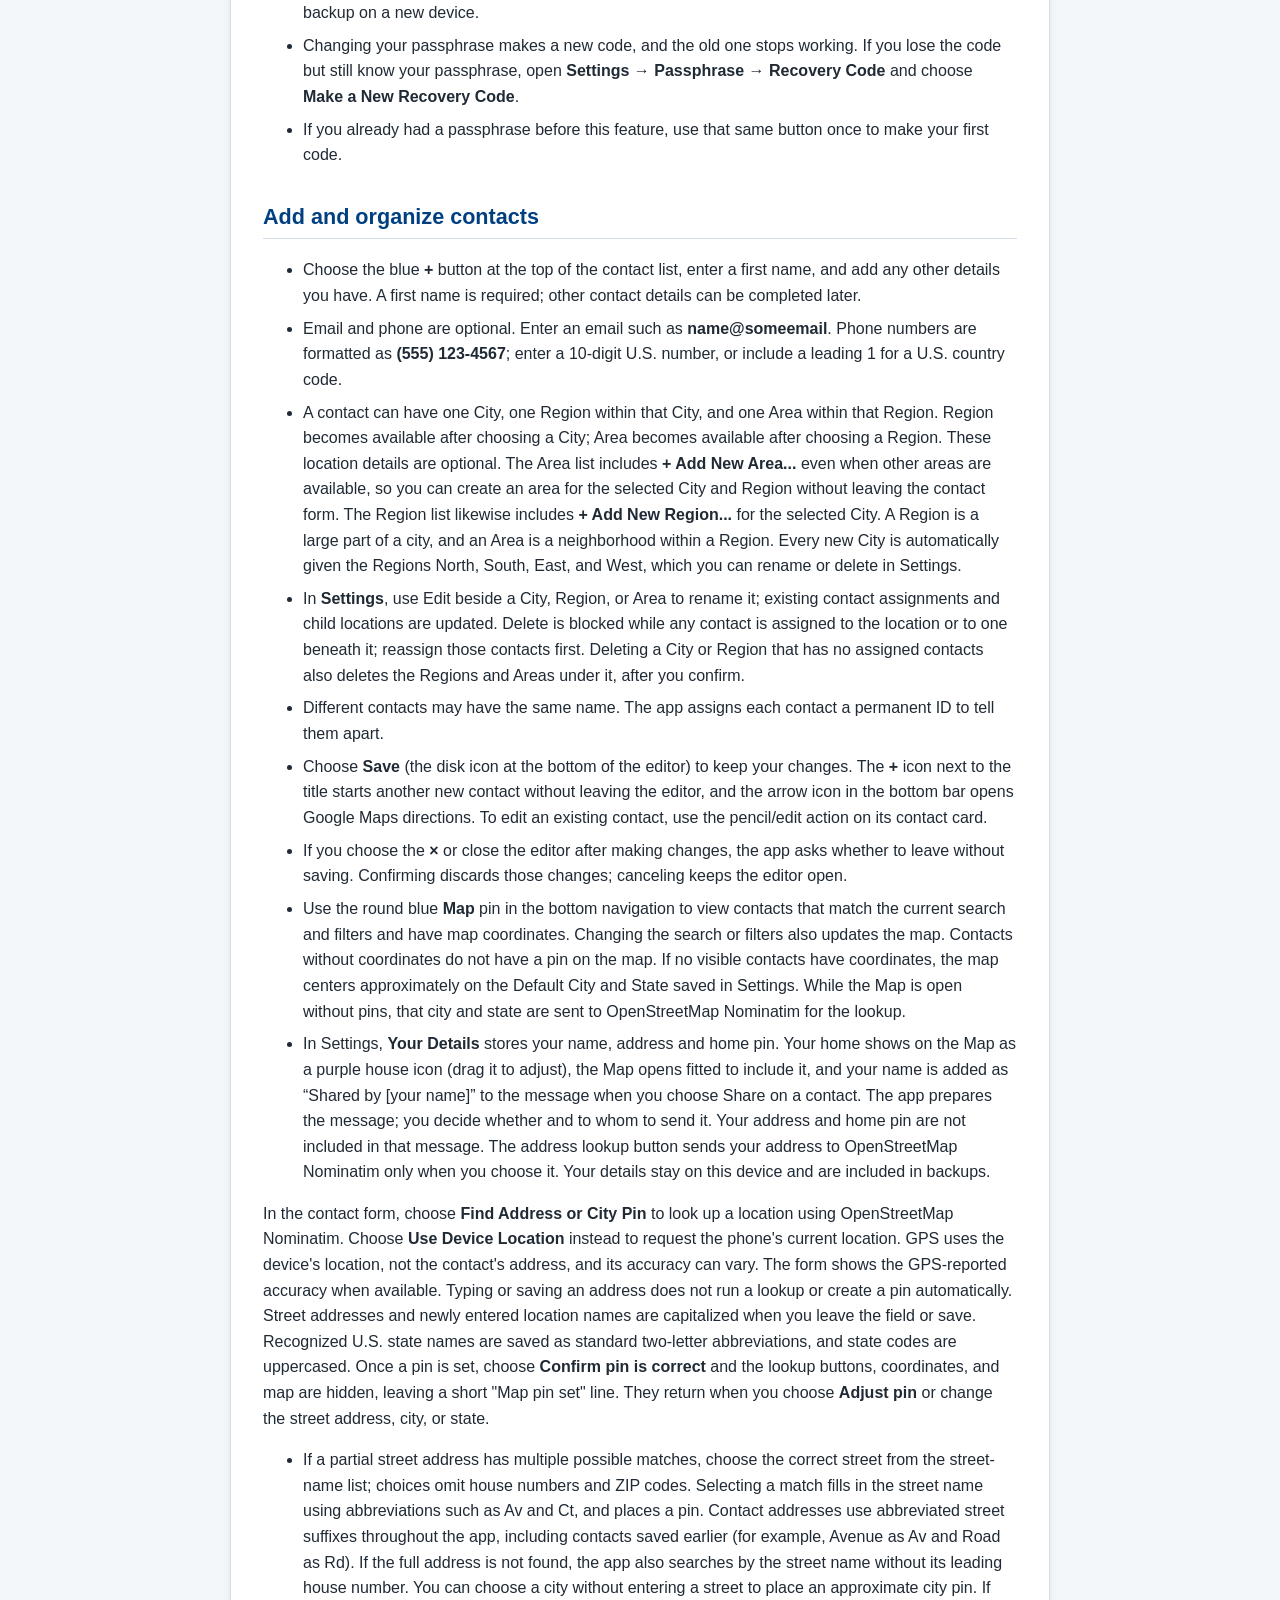
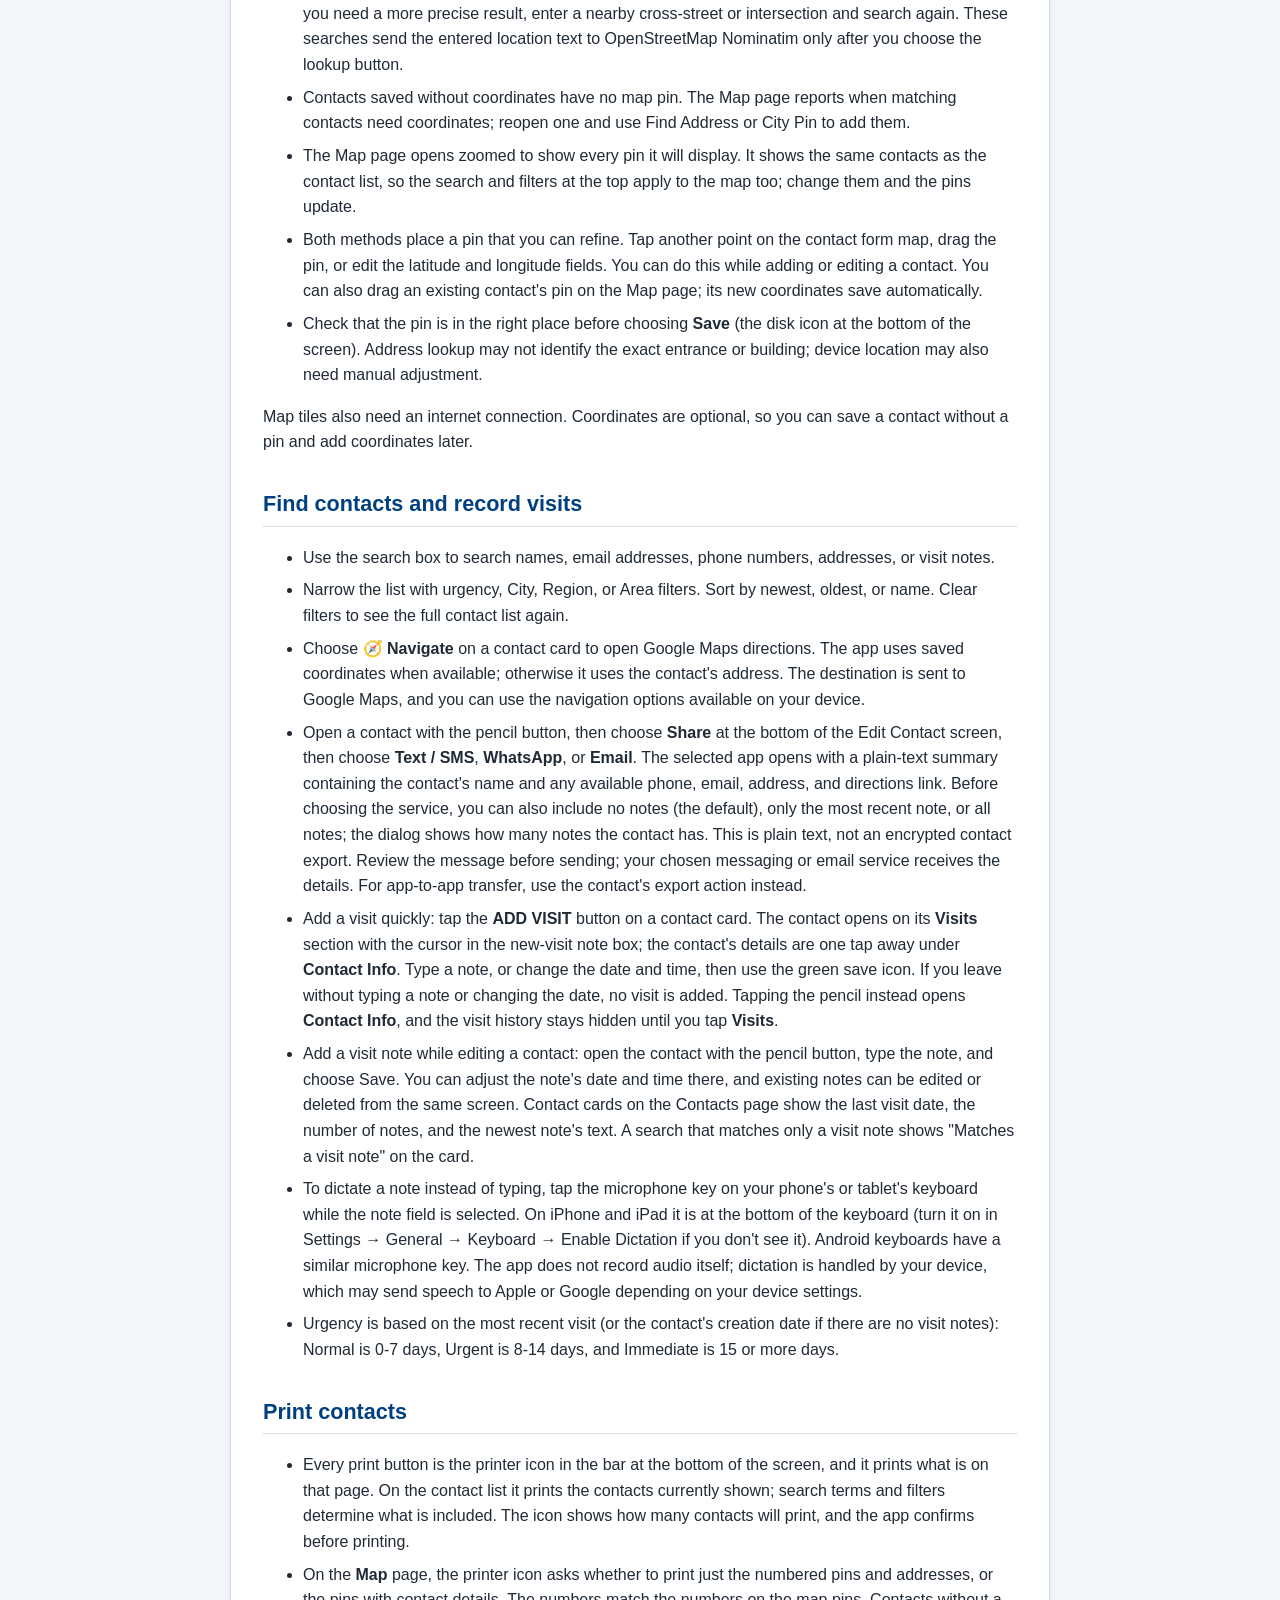
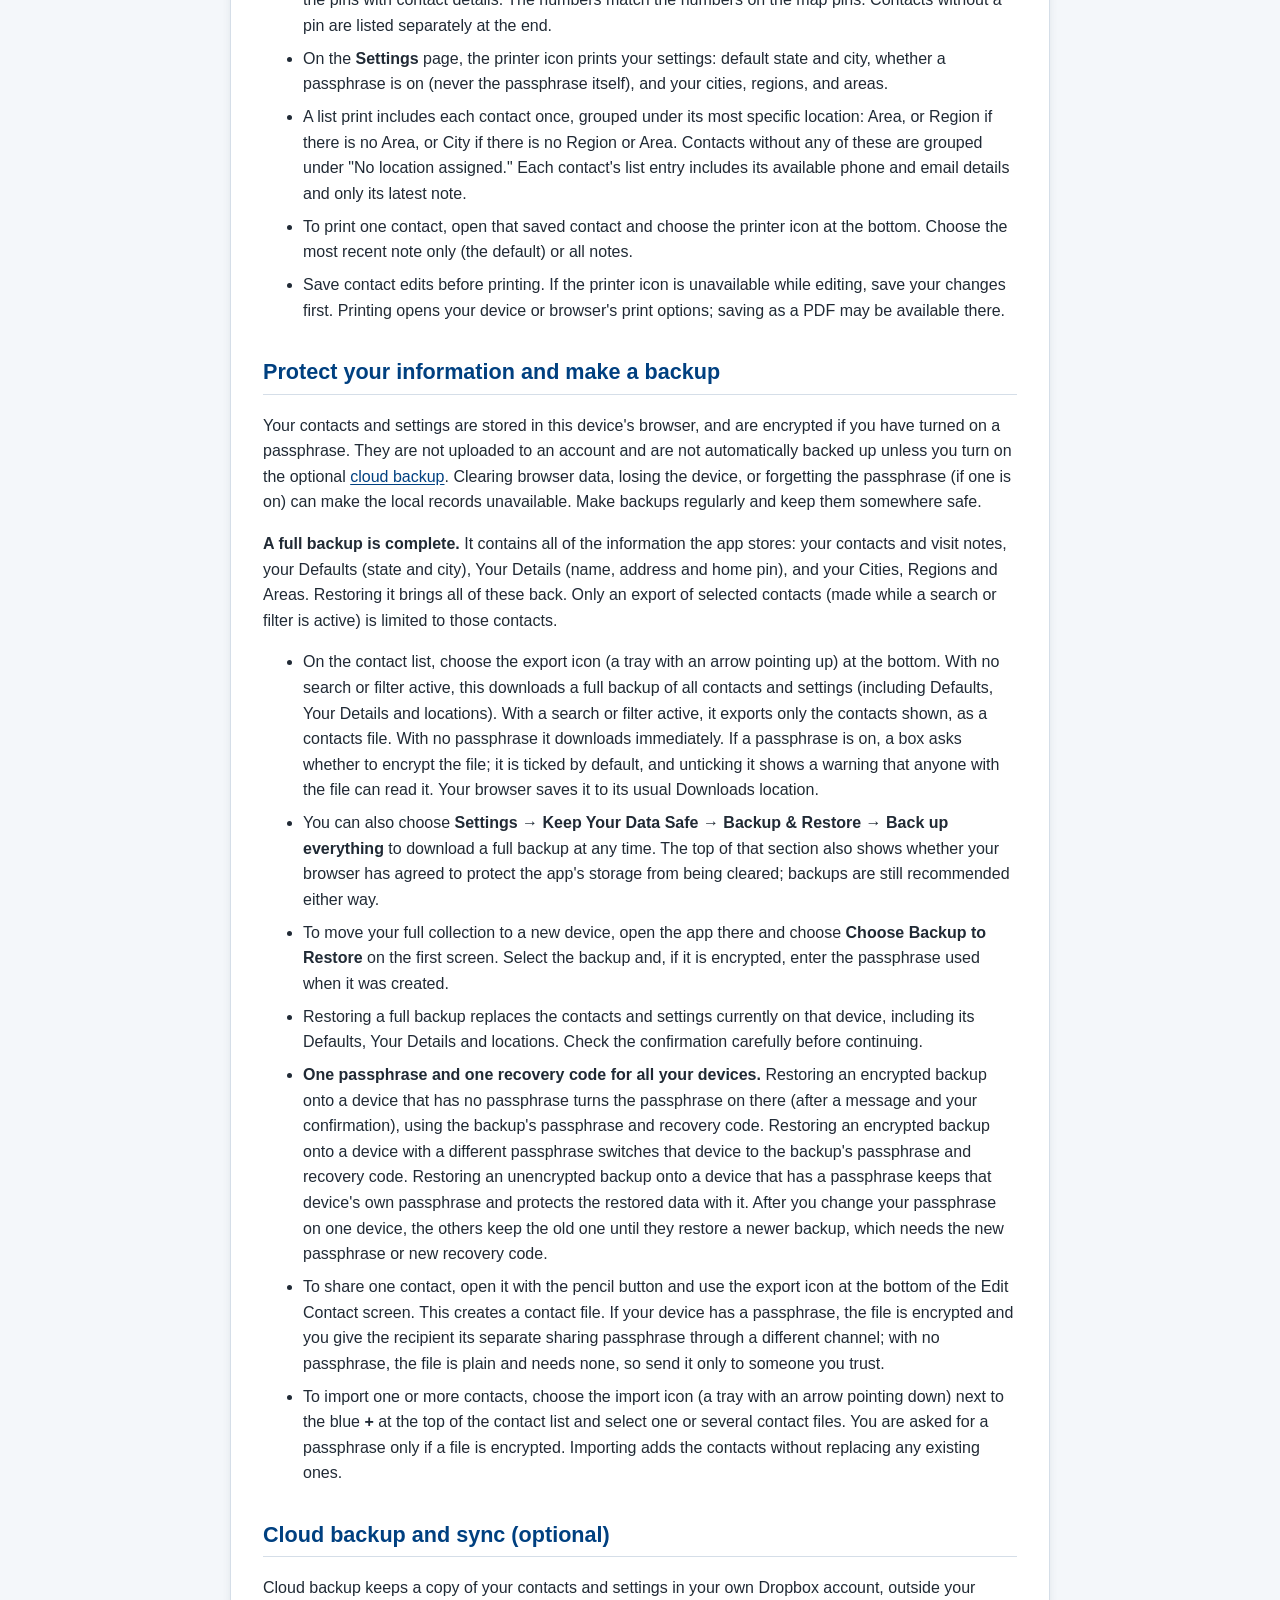
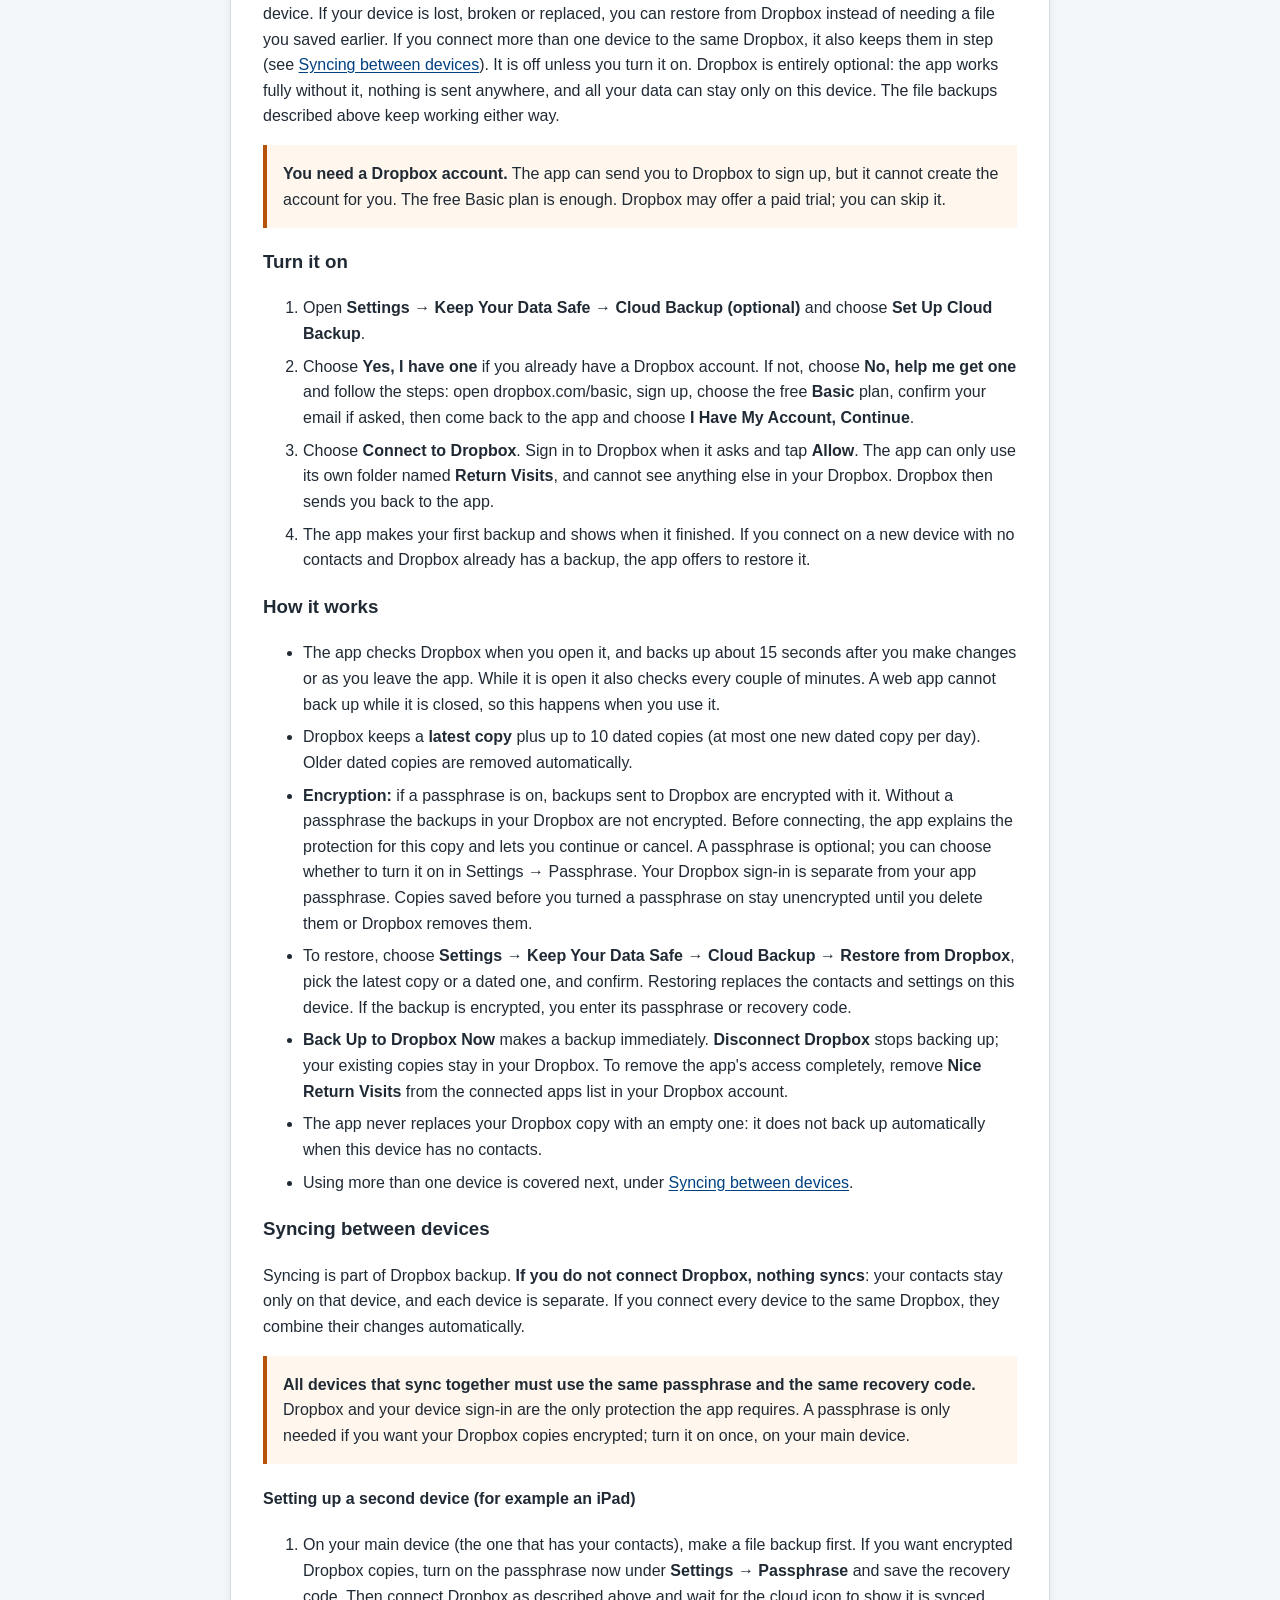
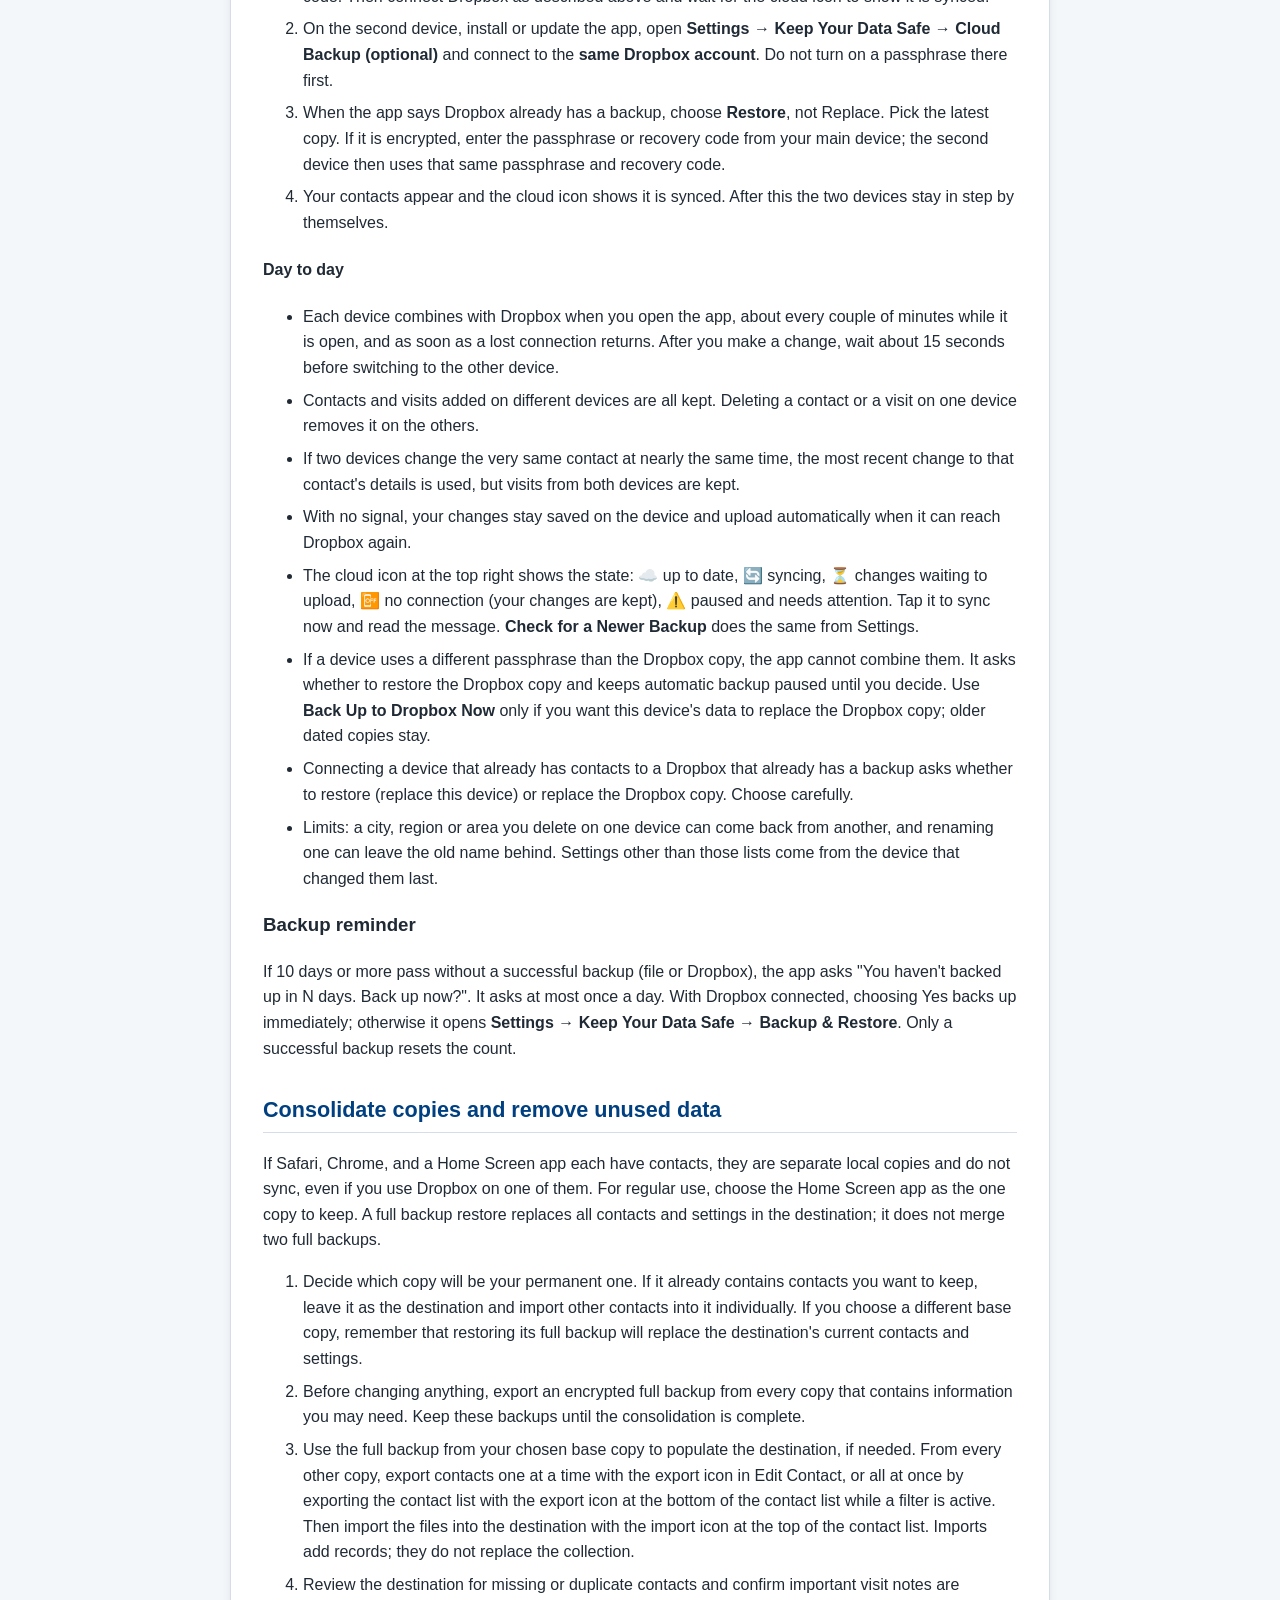
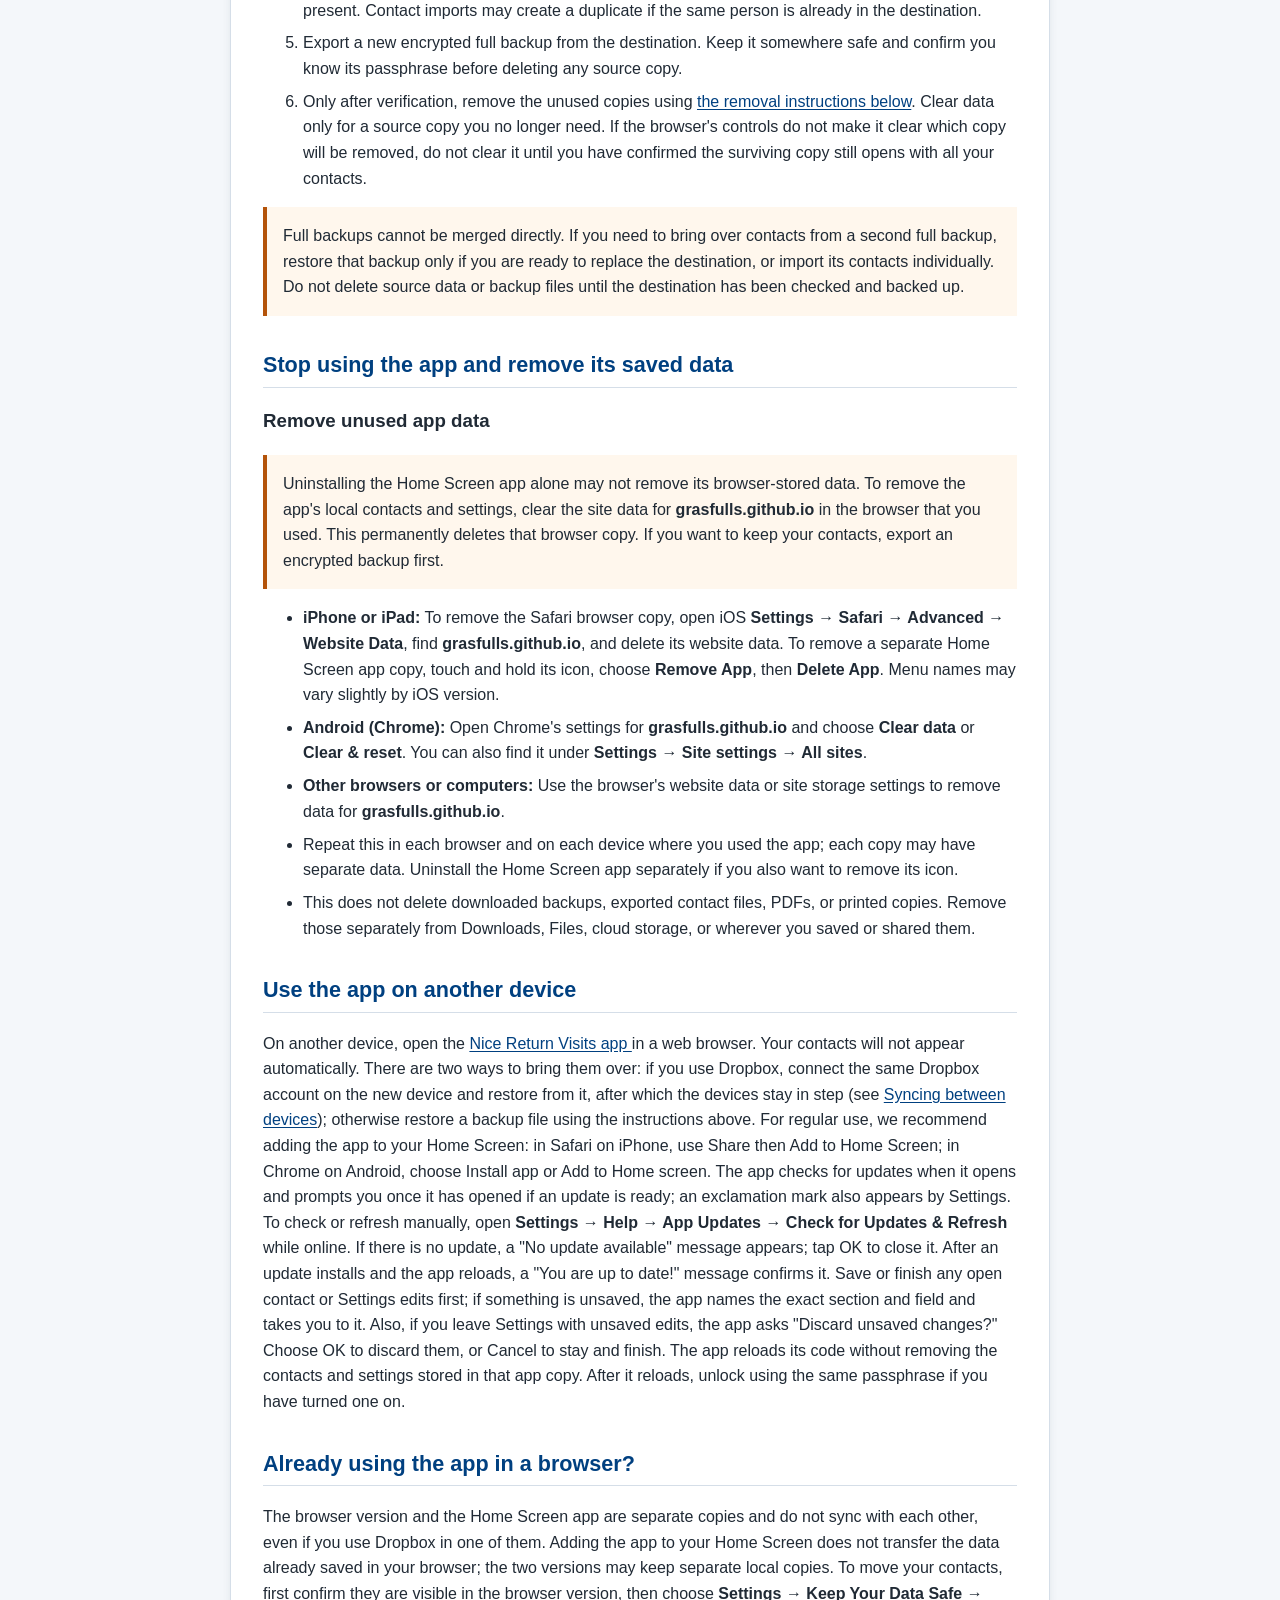
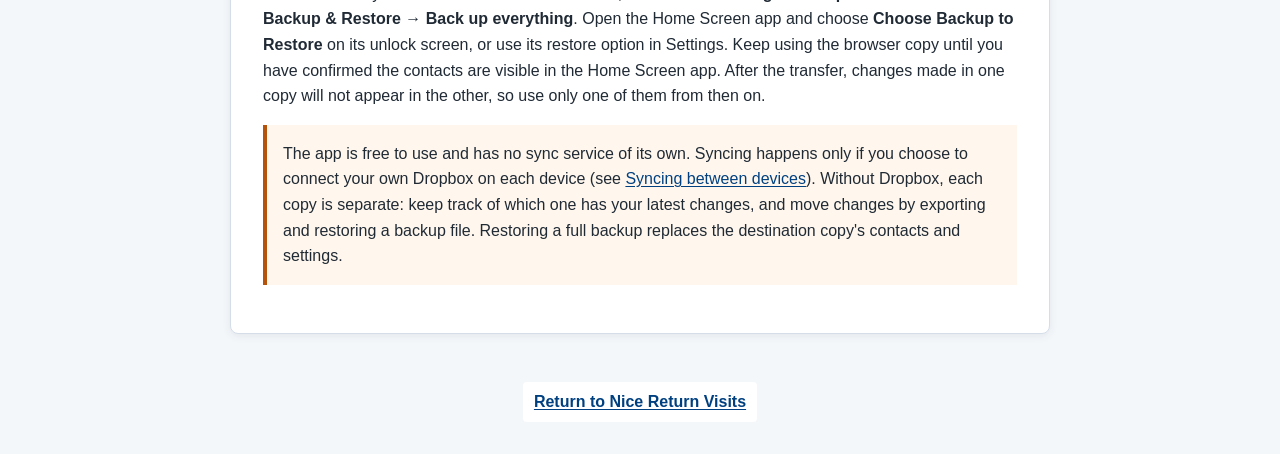
==== commit 46bf0e3c: "Use Nice Return Visits throughout branding Co-authored-by: Copilot <223556219+Copilot@users.noreply." ====
--- a/help.html
+++ b/help.html
@@ -5,7 +5,7 @@
     <meta name="viewport" content="width=device-width, initial-scale=1" />
     <meta
       name="description"
-      content="Plain-language instructions for using the Return Visits app."
+      content="Plain-language instructions for using Nice Return Visits."
     />
     <title>Nice Return Visits - User Guide</title>
     <style>
@@ -211,10 +211,10 @@
         Download this guide as a
         <a href="./docs/Nice-Return-Visits-Setup-User-Guide.pdf" download>PDF</a>.
       </p>
-      <a class="return-to-app" href="./">← Return to where you asked for help</a>
+      <a class="return-to-app" href="./">← Return to Nice Return Visits</a>
       <h2 id="phone-setup">Before adding your first contacts</h2>
       <p>
-        Follow these steps in order. You can use Return Visits in a browser,
+        Follow these steps in order. You can use Nice Return Visits in a browser,
         but adding an icon makes it easier to find and open. Then fill in
         <strong>Defaults</strong> and <strong>Your Details</strong> in Settings.
         Set up <strong>Cities, Regions, and Areas</strong> now or add them
@@ -239,7 +239,7 @@
             <rect x="92" y="27" width="116" height="24" rx="6" fill="#e7edf3"/>
             <text x="100" y="43" font-size="12" fill="#263746">Safari</text>
             <rect x="91" y="62" width="118" height="123" rx="8" fill="#f3f6f9"/>
-            <text x="106" y="83" font-size="12" fill="#263746">Return Visits</text>
+            <text x="106" y="83" font-size="11" fill="#263746">Nice Return Visits</text>
             <path d="M151 167v-25m0 0-9 9m9-9 9 9M141 174h20" fill="none" stroke="#075ca8" stroke-width="4" stroke-linecap="round" stroke-linejoin="round"/>
             <rect x="96" y="123" width="108" height="59" rx="8" fill="#fff" stroke="#004080" stroke-width="2"/>
             <path d="M118 140v18m-6-6 6 6 6-6m-12 17h12" fill="none" stroke="#075ca8" stroke-width="2.5" stroke-linecap="round" stroke-linejoin="round"/>
@@ -305,10 +305,10 @@
       <p class="illustration-note">
         These pictures are simple guides, not exact screenshots. Button names
         and locations can vary by device and browser. If you do not see an
-        install option, you can continue using Return Visits in your browser.
-      </p>
-      <p>
-        Once the icon is ready, open Return Visits and choose
+        install option, you can continue using Nice Return Visits in your browser.
+      </p>
+      <p>
+        Once the icon is ready, open Nice Return Visits and choose
         <strong>Start with Defaults</strong>. Fill in Defaults and Your Details
         in Settings, then add any locations you need. You may add more locations
         later.
@@ -316,7 +316,7 @@
 
       <h2>What this app does</h2>
       <p>
-        Return Visits is free to use, with no app fees or subscription. It is
+        Nice Return Visits is free to use, with no app fees or subscription. It is
         intentionally a simple tool for maintaining contact details and
         tracking return visits, not a full-featured contact-management app. It
         may have fewer features or be less reliable than paid products. The app
@@ -801,7 +801,7 @@
         <li>
           Choose <strong>Connect to Dropbox</strong>. Sign in to Dropbox when it
           asks and tap <strong>Allow</strong>. The app can only use its own
-          folder, <strong>Return Visits</strong>, and cannot see anything else
+          folder named <strong>Return Visits</strong>, and cannot see anything else
           in your Dropbox. Dropbox then sends you back to the app.
         </li>
         <li>
@@ -843,9 +843,9 @@
         <li>
           <strong>Back Up to Dropbox Now</strong> makes a backup immediately.
           <strong>Disconnect Dropbox</strong> stops backing up; your existing
-          copies stay in your Dropbox. To remove the app's access completely,
-          you can also remove Return Visits in your Dropbox account's
-          connected apps.
+          copies stay in your Dropbox.           To remove the app's access completely, remove
+          <strong>Nice Return Visits</strong> from the connected apps list in
+          your Dropbox account.
         </li>
         <li>
           The app never replaces your Dropbox copy with an empty one: it does
@@ -1145,7 +1145,7 @@
       <p>
         On another device, open the
         <a href="https://grasfulls.github.io/return-visits-app/">
-          Return Visits app
+          Nice Return Visits app
         </a>
         in a web browser. Your contacts will not appear automatically. There are
         two ways to bring them over: if you use Dropbox, connect the same
@@ -1196,7 +1196,7 @@
     </main>
 
     <footer>
-      <a class="return-to-app" href="./">Return to where you asked for help</a>
+      <a class="return-to-app" href="./">Return to Nice Return Visits</a>
     </footer>
     <script>
       const referrer = document.referrer ? new URL(document.referrer) : null;
@@ -1209,8 +1209,6 @@
               window.history.back();
             }
           });
-        } else {
-          returnLink.textContent = "Return to the Return Visits app";
         }
       });
     </script>
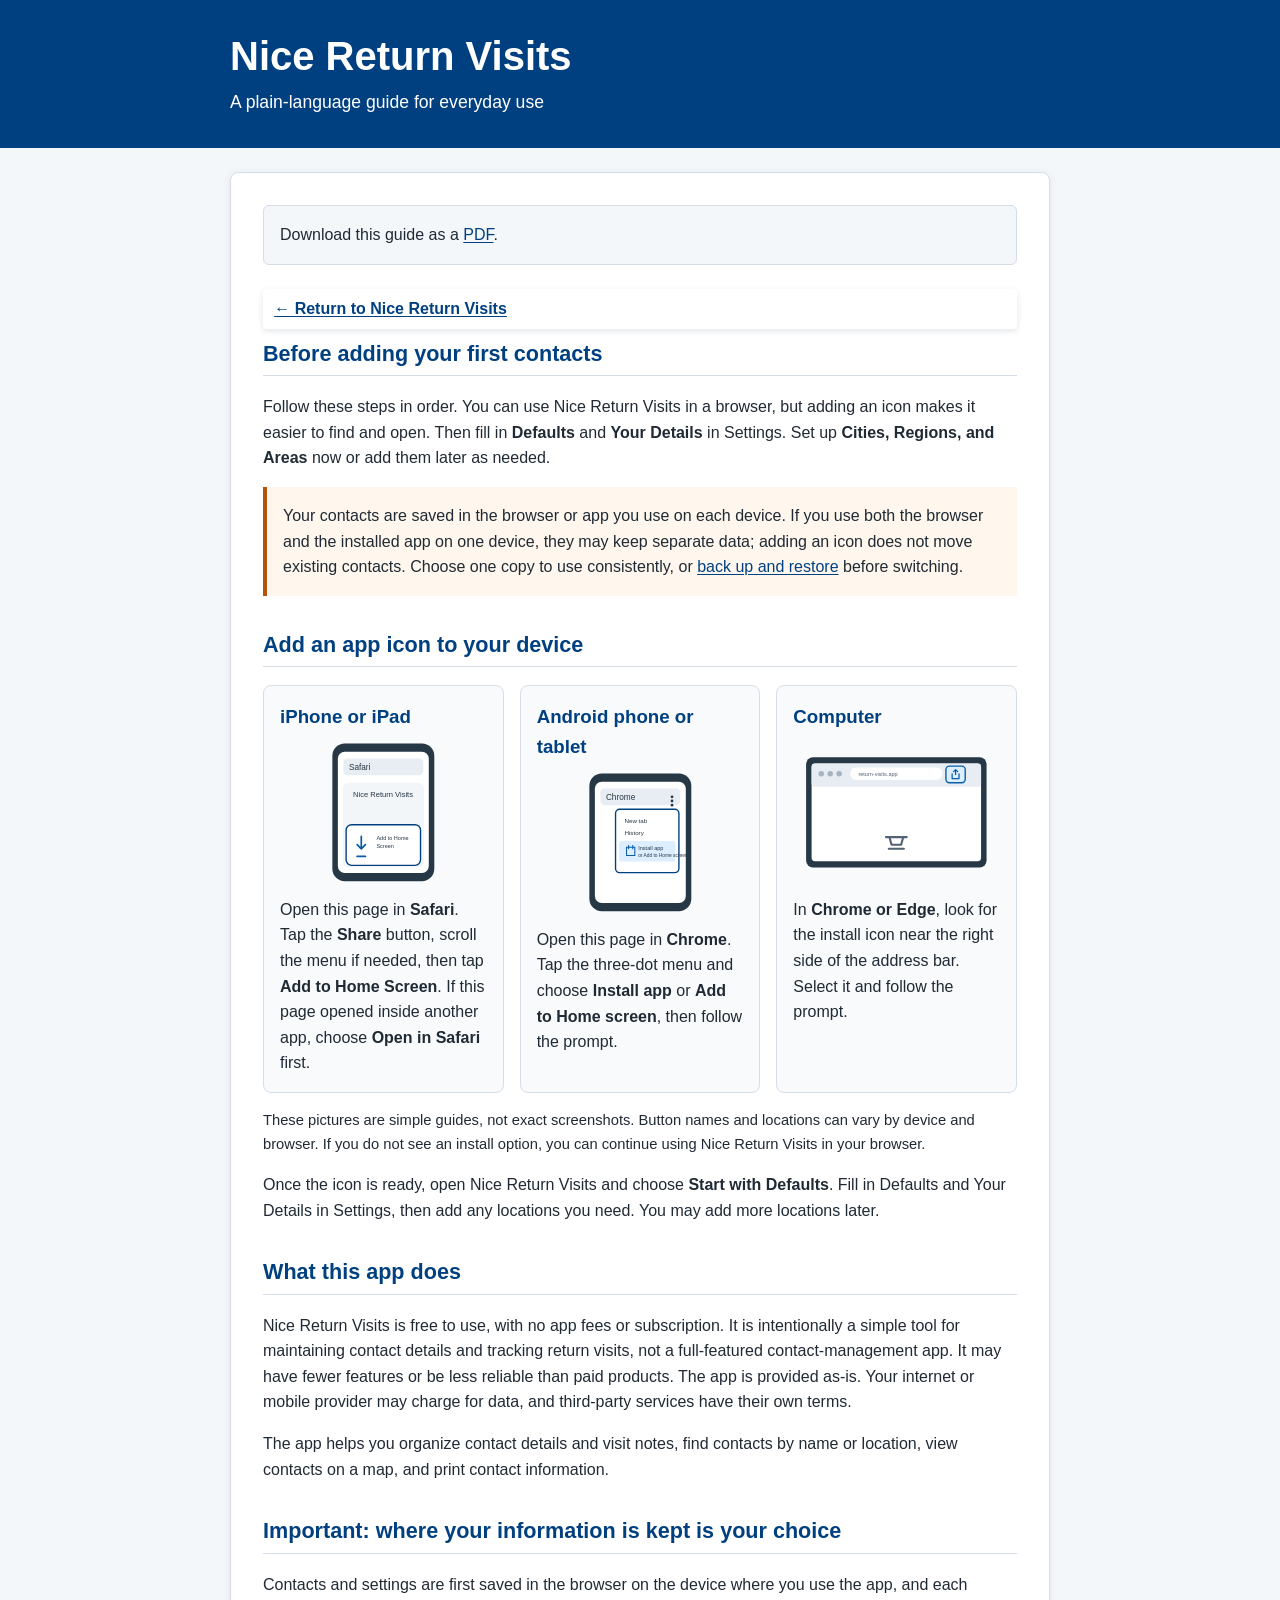
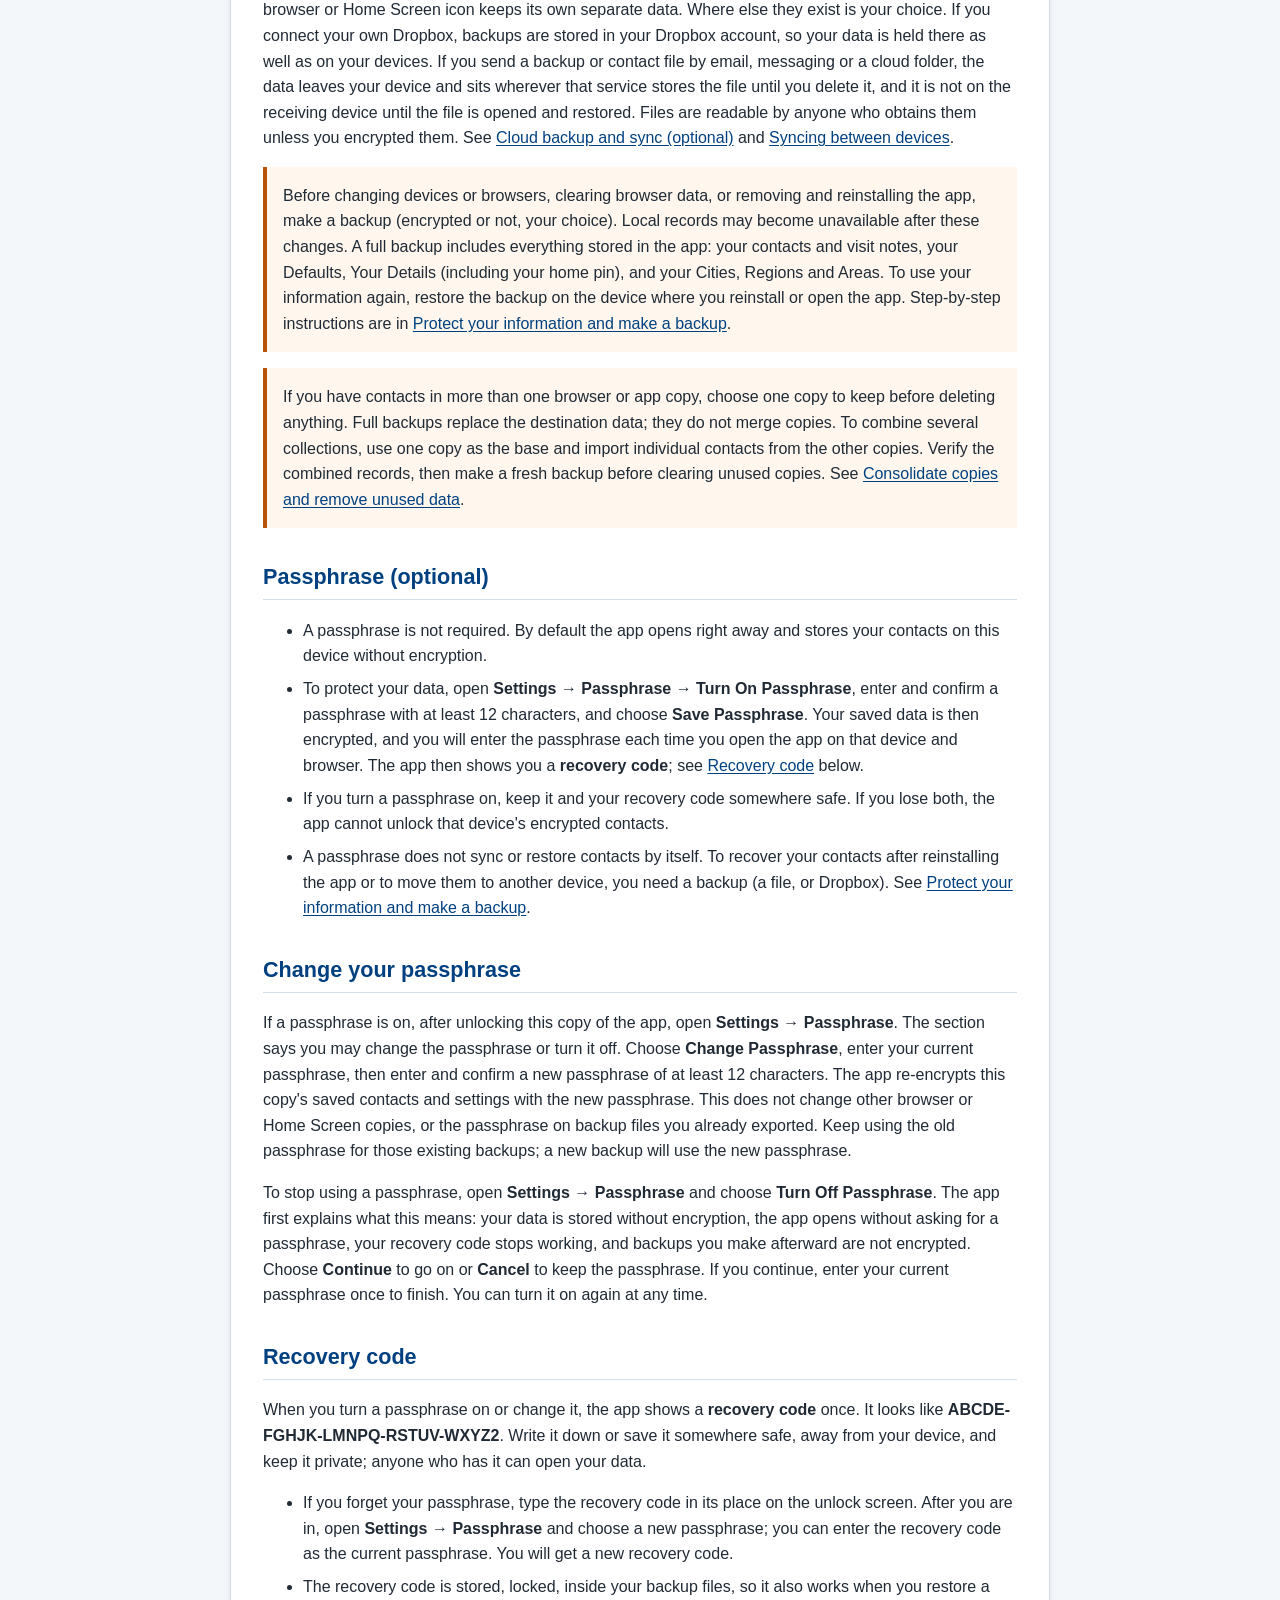
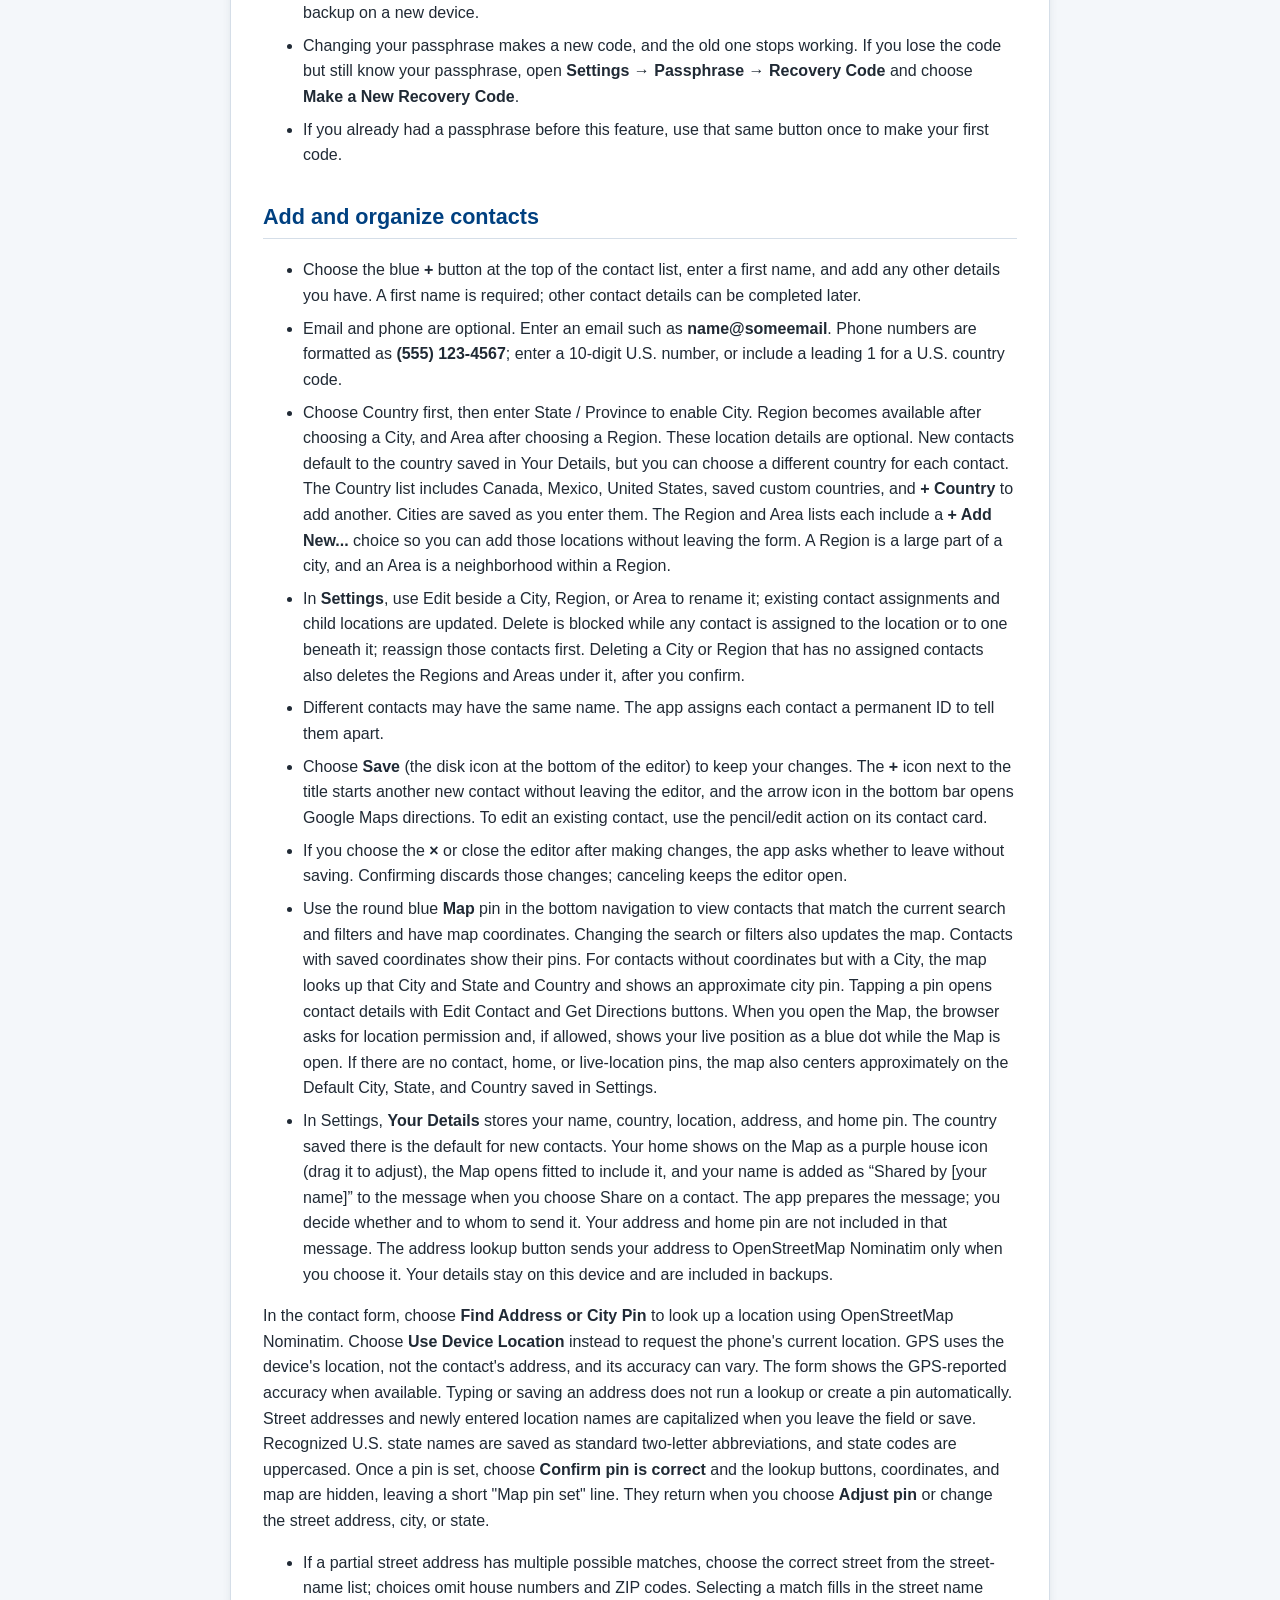
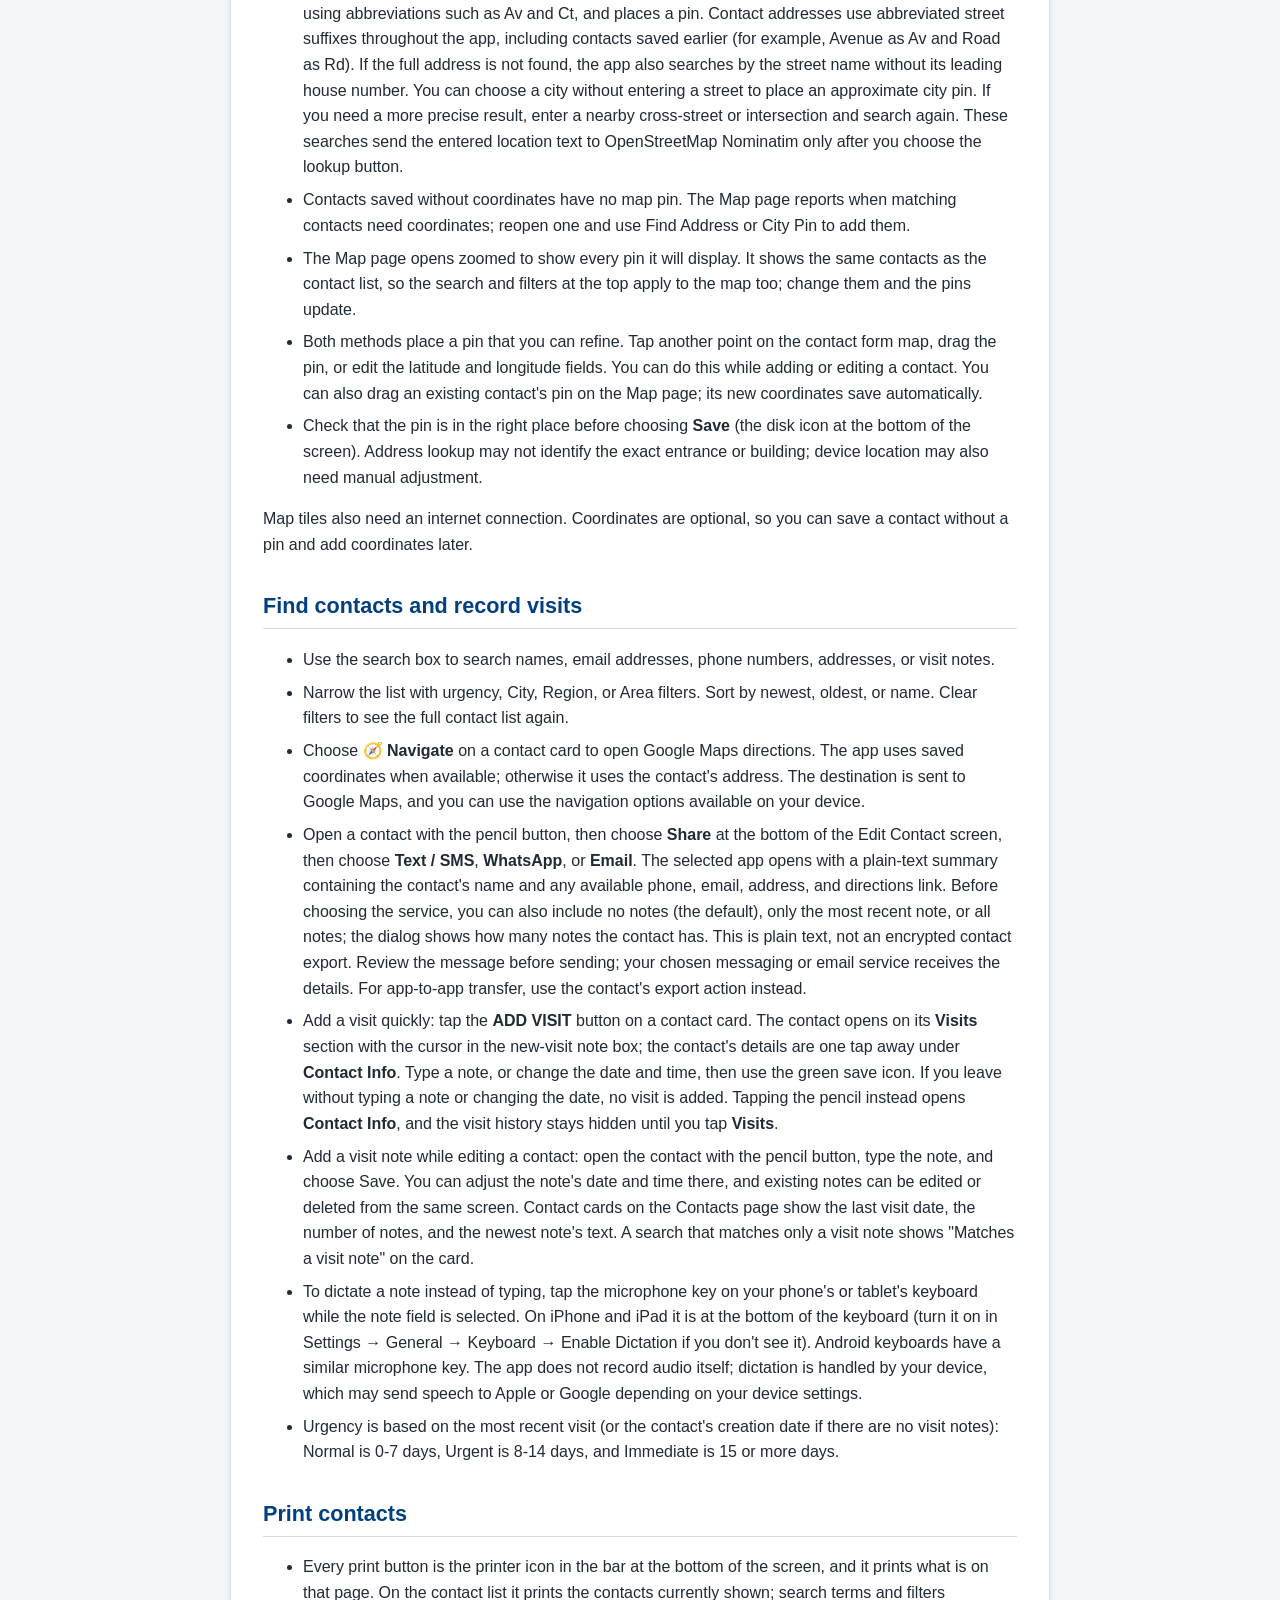
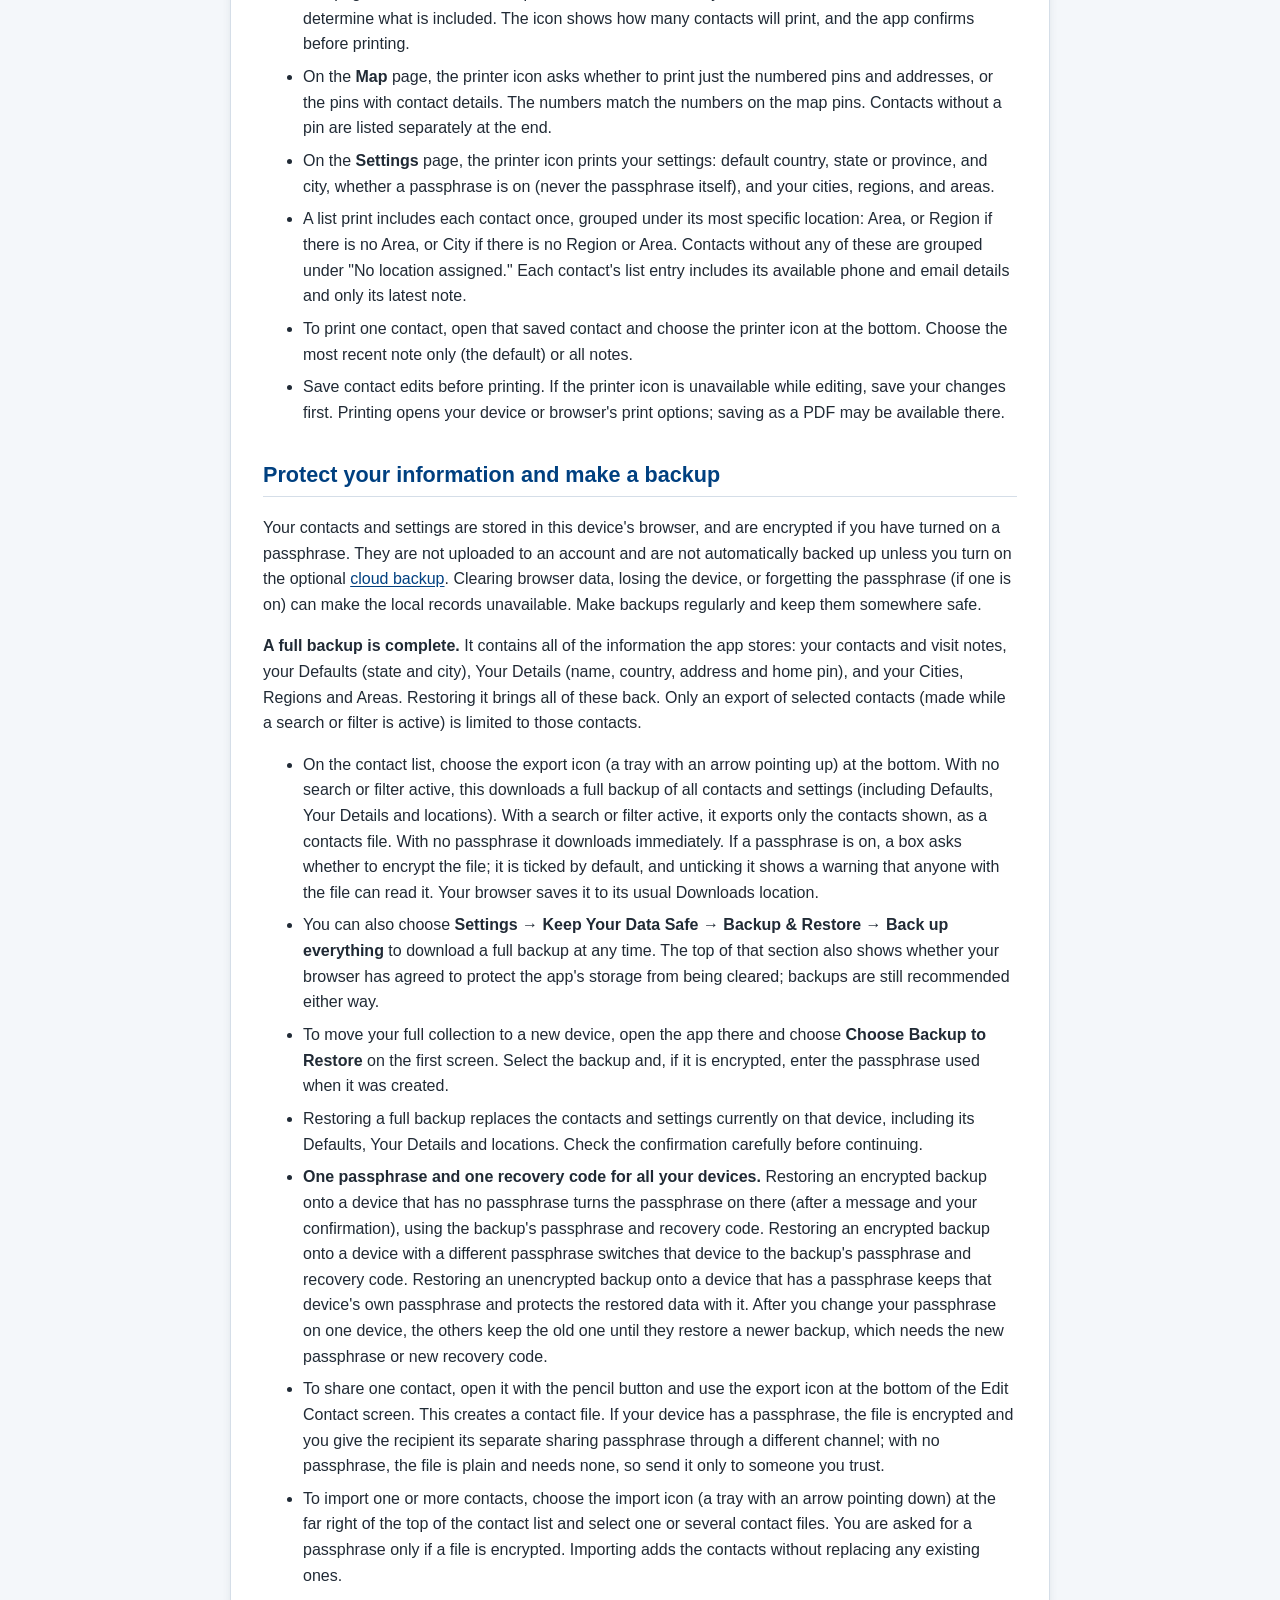
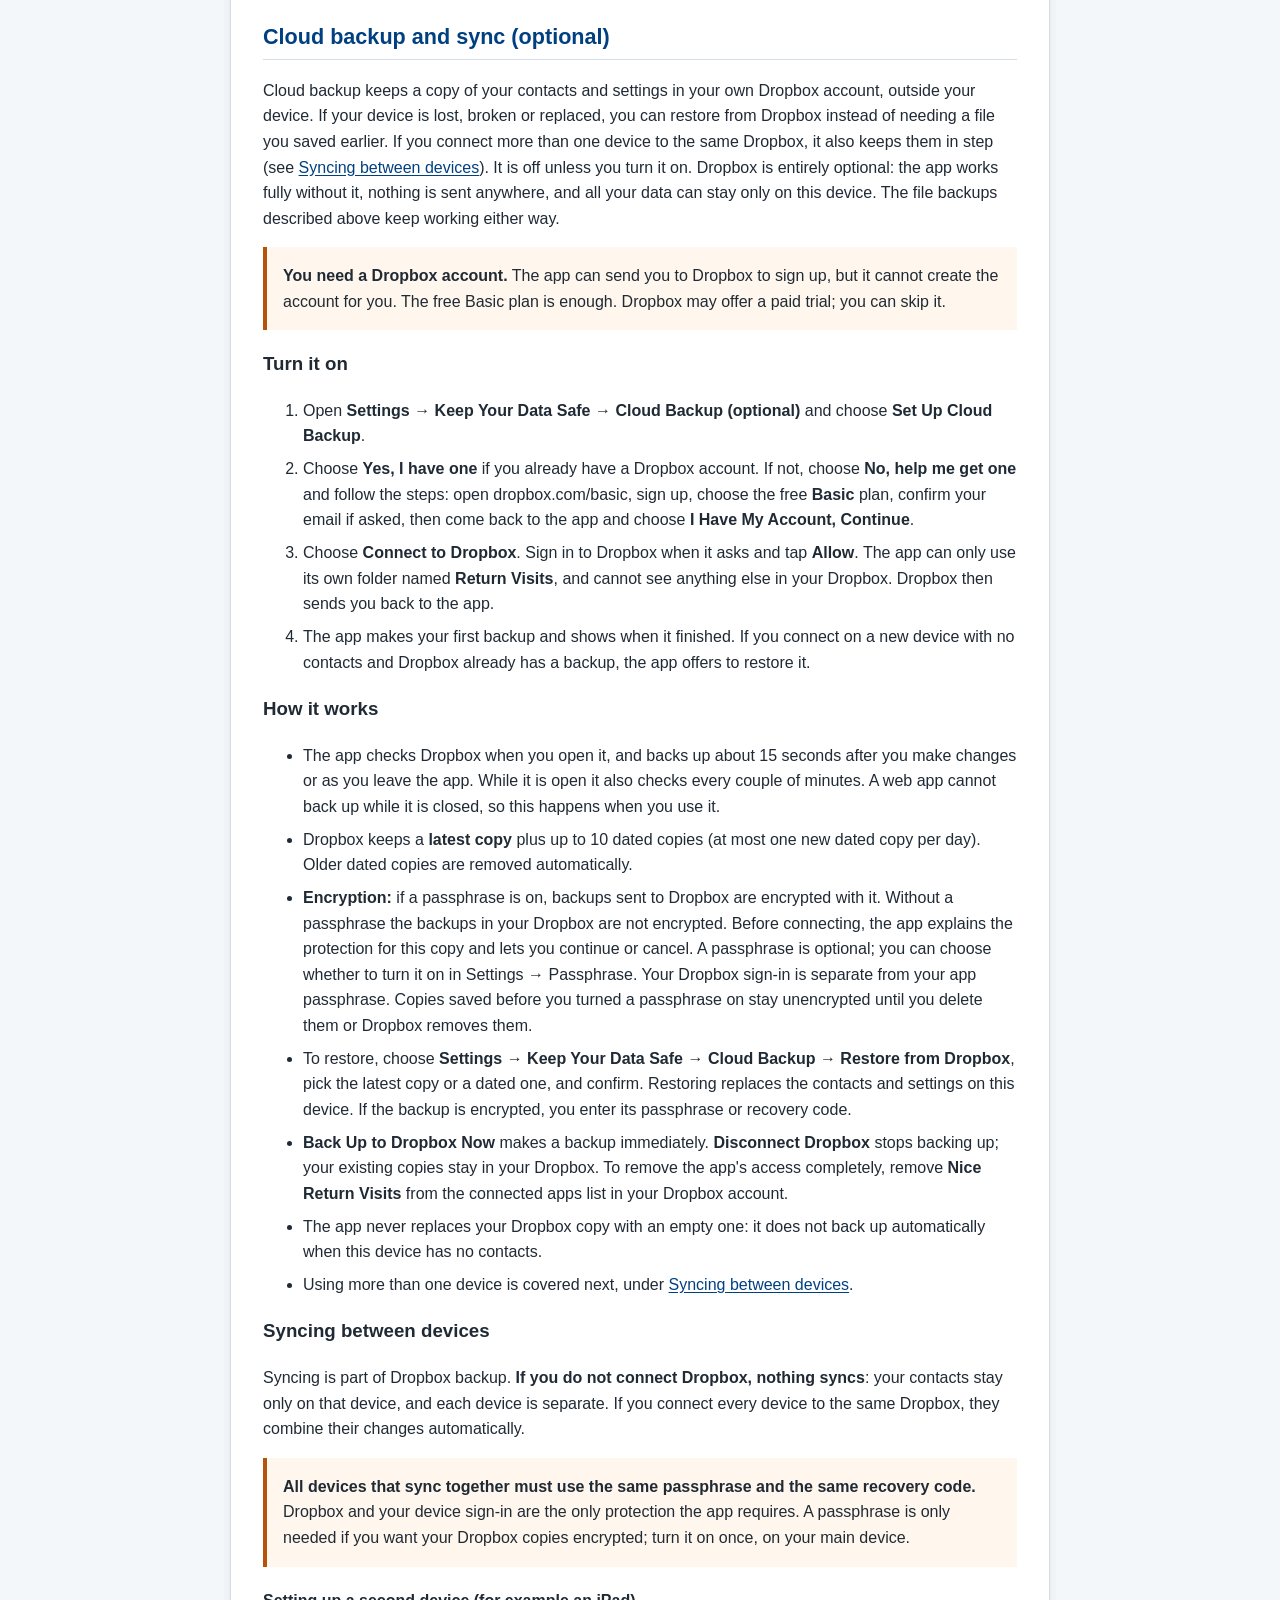
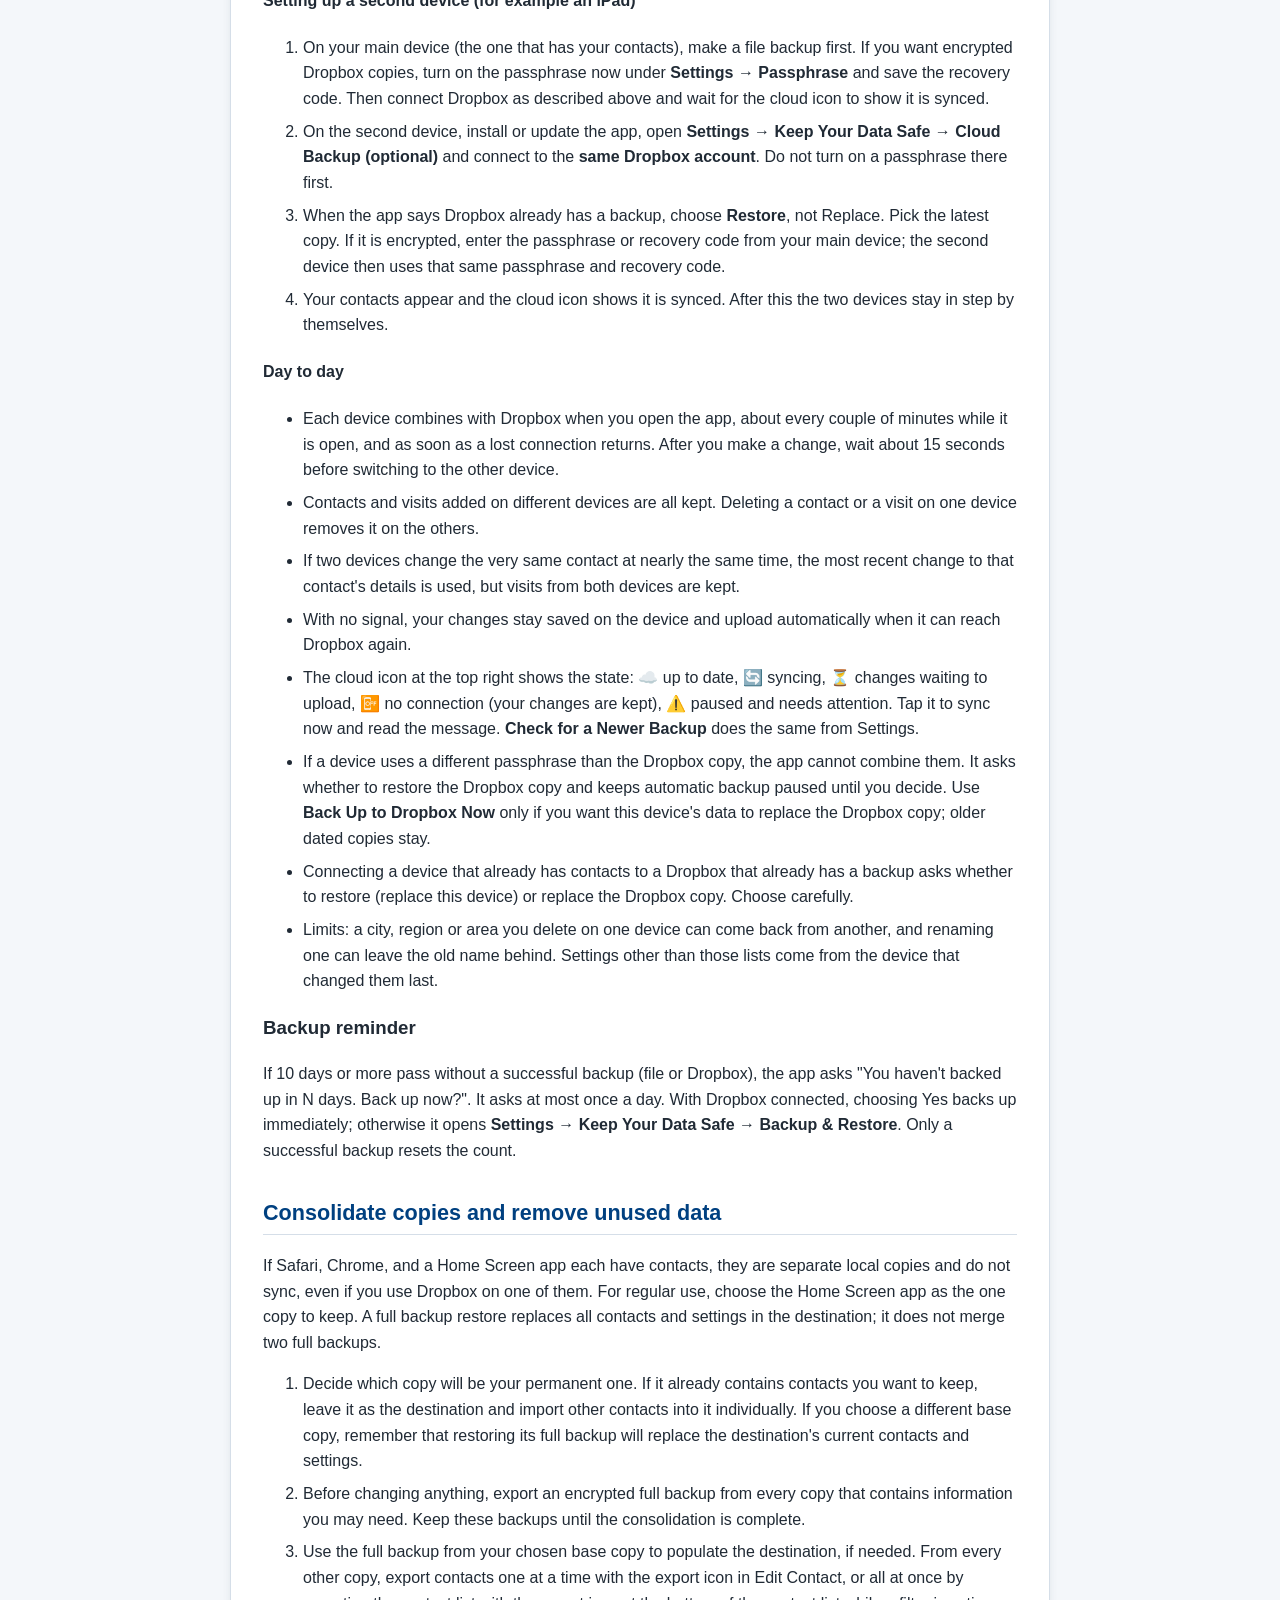
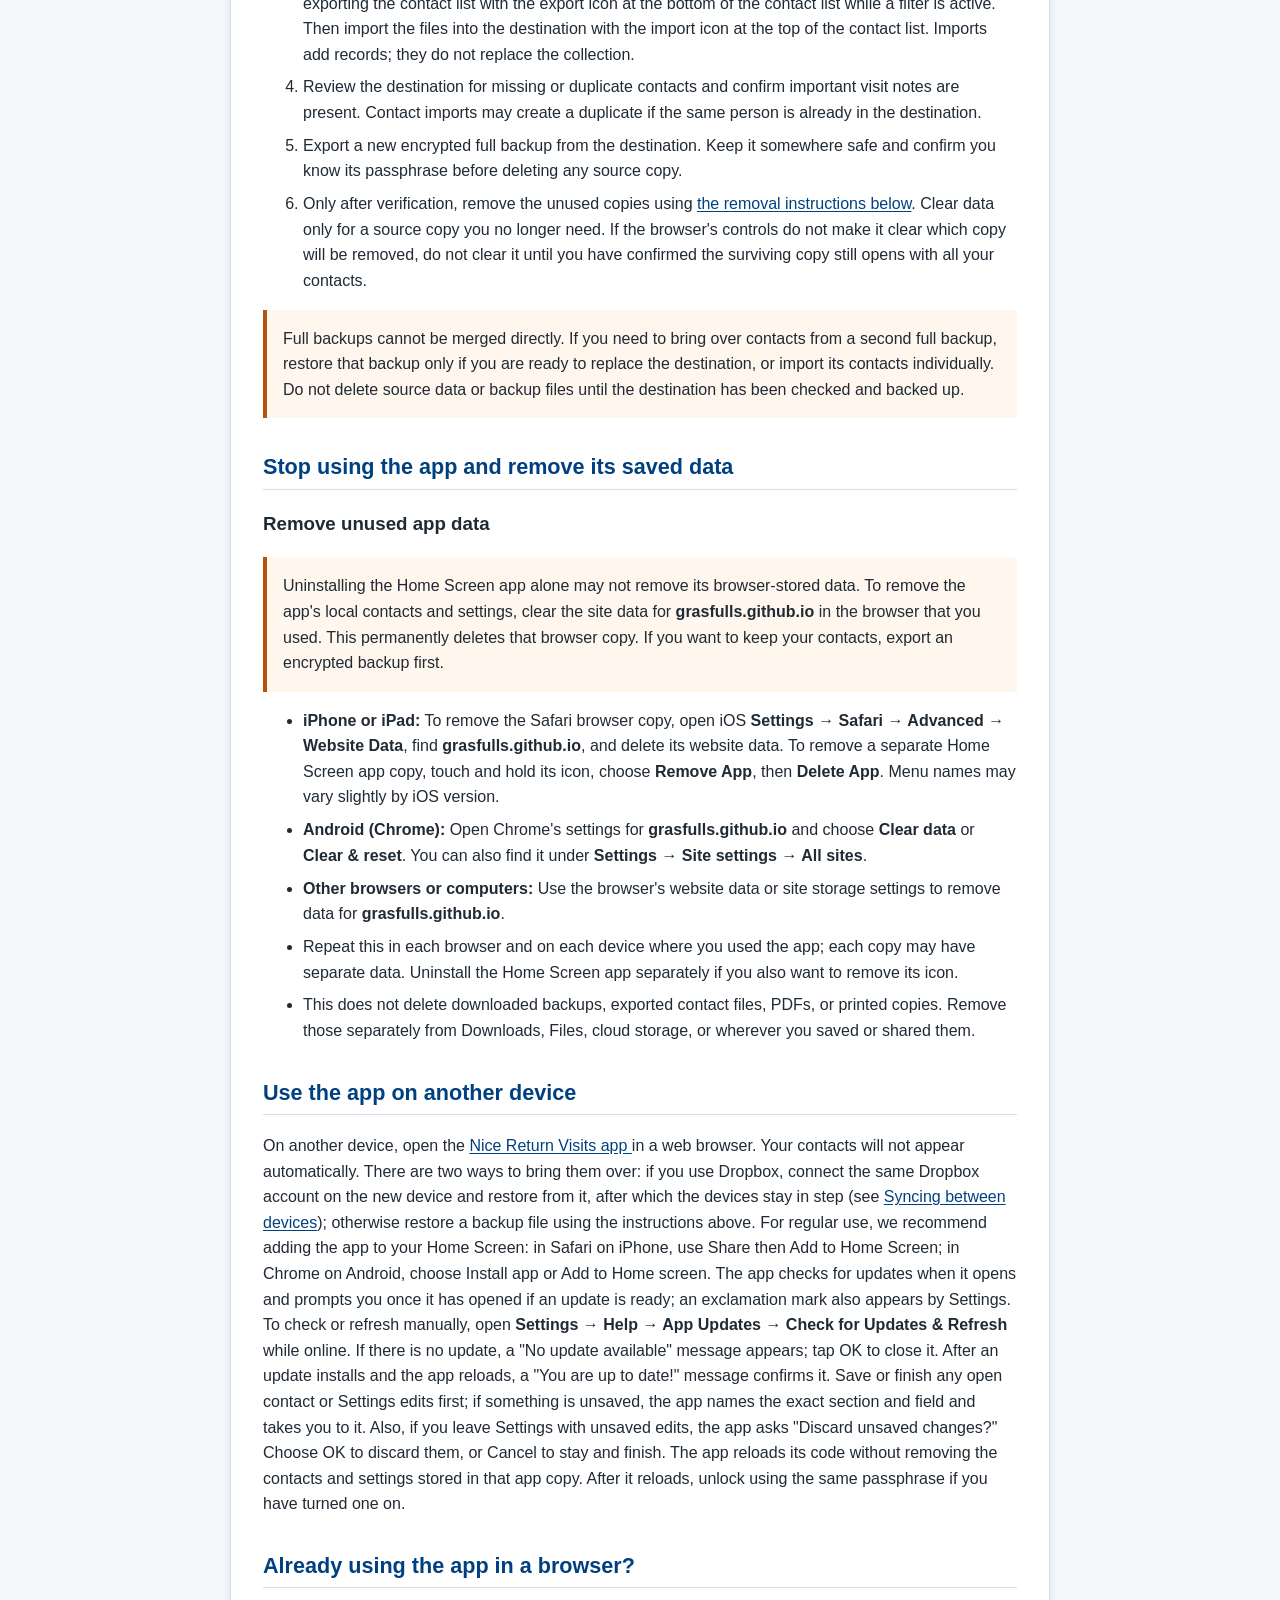
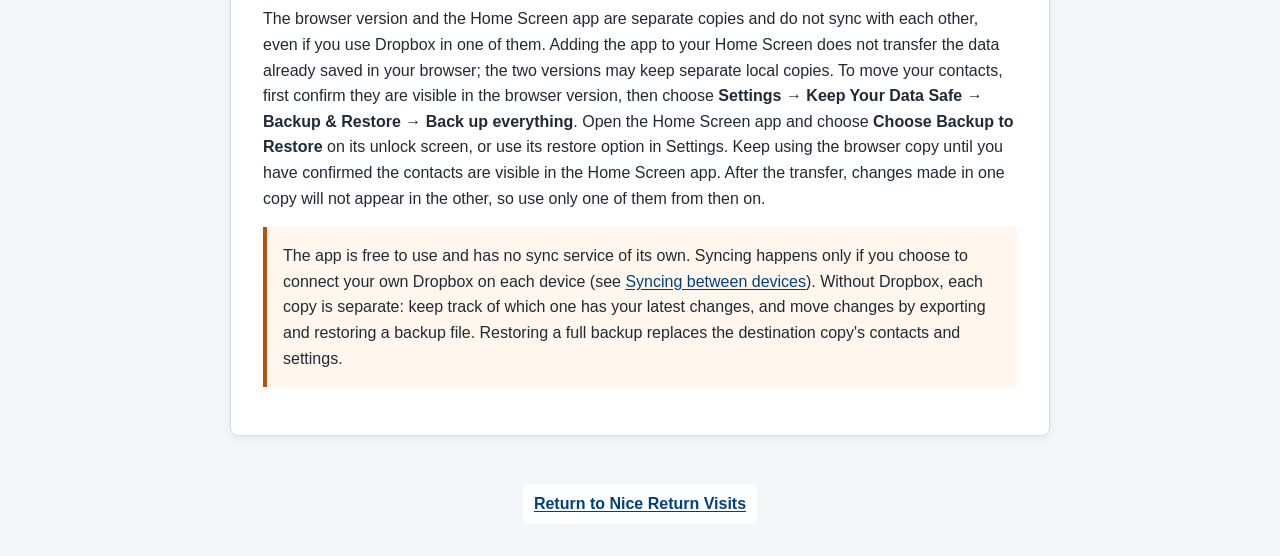
==== commit b1b2ae73: "Add country-first location entry Co-authored-by: Copilot <223556219+Copilot@users.noreply.github.com" ====
--- a/help.html
+++ b/help.html
@@ -462,17 +462,16 @@
           include a leading 1 for a U.S. country code.
         </li>
         <li>
-          A contact can have one City, one Region within that City, and one Area
-          within that Region. Region becomes available after choosing a City;
-          Area becomes available after choosing a Region. These location details
-          are optional. The Area list includes <strong>+ Add New Area...</strong>
-          even when other areas are available, so you can create an area for
-          the selected City and Region without leaving the contact form. The
-          Region list likewise includes <strong>+ Add New Region...</strong>
-          for the selected City. A Region is a large part of a city, and an
-          Area is a neighborhood within a Region. Every new City is
-          automatically given the Regions North, South, East, and West, which
-          you can rename or delete in Settings.
+          Choose Country first, then enter State / Province to enable City.
+          Region becomes available after choosing a City, and Area after
+          choosing a Region. These location details are optional. New contacts
+          default to the country saved in Your Details, but you can choose a
+          different country for each contact. The Country list includes Canada,
+          Mexico, United States, saved custom countries, and <strong>+ Country</strong>
+          to add another. Cities are saved as you enter them. The Region and
+          Area lists each include a <strong>+ Add New...</strong> choice so you
+          can add those locations without leaving the form. A Region is a large
+          part of a city, and an Area is a neighborhood within a Region.
         </li>
         <li>
           In <strong>Settings</strong>, use Edit beside a City, Region, or Area
@@ -502,15 +501,19 @@
           Use the round blue <strong>Map</strong> pin in the bottom navigation to view
           contacts that match the current search and filters and have map
           coordinates. Changing the search or filters also updates the map.
-          Contacts without coordinates do not have a pin on the map. If no
-          visible contacts have coordinates, the map centers approximately on
-          the Default City and State saved in Settings. While the Map is open
-          without pins, that city and state are sent to OpenStreetMap Nominatim
-          for the lookup.
-        </li>
-        <li>
-          In Settings, <strong>Your Details</strong> stores your name, address
-          and home pin. Your home shows on the Map as a purple house icon (drag
+          Contacts with saved coordinates show their pins. For contacts
+          without coordinates but with a City, the map looks up that City and
+          State and Country and shows an approximate city pin. Tapping a pin opens contact
+          details with Edit Contact and Get Directions buttons. When you open
+          the Map, the browser asks for location permission and, if allowed,
+          shows your live position as a blue dot while the Map is open. If
+          there are no contact, home, or live-location pins, the map also
+          centers approximately on the Default City, State, and Country saved in Settings.
+        </li>
+        <li>
+          In Settings, <strong>Your Details</strong> stores your name, country,
+          location, address, and home pin. The country saved there is the
+          default for new contacts. Your home shows on the Map as a purple house icon (drag
           it to adjust), the Map opens fitted to include it, and your name is
           added as “Shared by [your name]” to the message when you choose Share
           on a contact. The app prepares the message; you decide whether and
@@ -666,7 +669,7 @@
         </li>
         <li>
           On the <strong>Settings</strong> page, the printer icon prints your
-          settings: default state and city, whether a passphrase is on (never
+          settings: default country, state or province, and city, whether a passphrase is on (never
           the passphrase itself), and your cities, regions, and areas.
         </li>
         <li>
@@ -700,7 +703,7 @@
       <p>
         <strong>A full backup is complete.</strong> It contains all of the
         information the app stores: your contacts and visit notes, your
-        Defaults (state and city), Your Details (name, address and home pin),
+        Defaults (state and city), Your Details (name, country, address and home pin),
         and your Cities, Regions and Areas. Restoring it brings all of these
         back. Only an export of selected contacts (made while a search or
         filter is active) is limited to those contacts.
@@ -759,10 +762,10 @@
         </li>
         <li>
           To import one or more contacts, choose the import icon (a tray with
-          an arrow pointing down) next to the blue <strong>+</strong> at the top
-          of the contact list and select one or several contact files. You are
-          asked for a passphrase only if a file is encrypted. Importing adds the
-          contacts without replacing any existing ones.
+          an arrow pointing down) at the far right of the top of the contact
+          list and select one or several contact files. You are asked for a
+          passphrase only if a file is encrypted. Importing adds the contacts
+          without replacing any existing ones.
         </li>
       </ul>
 
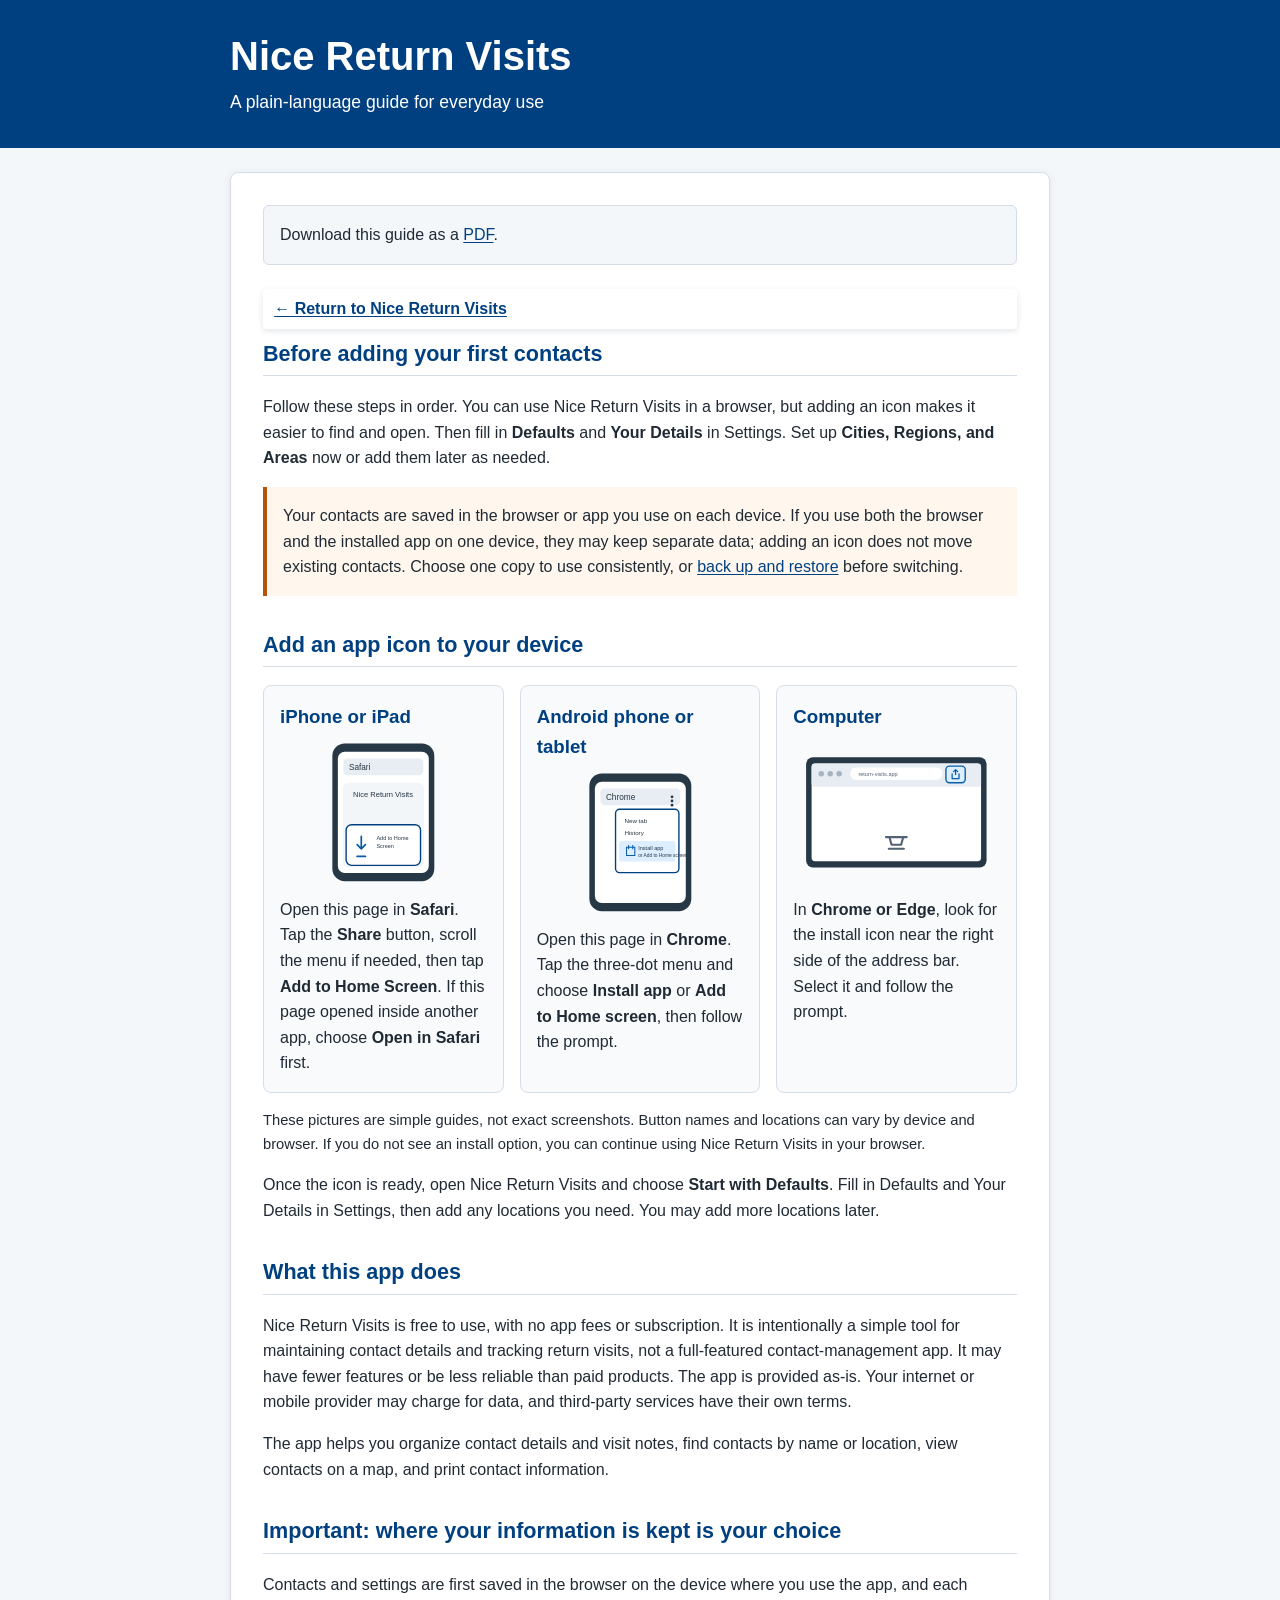
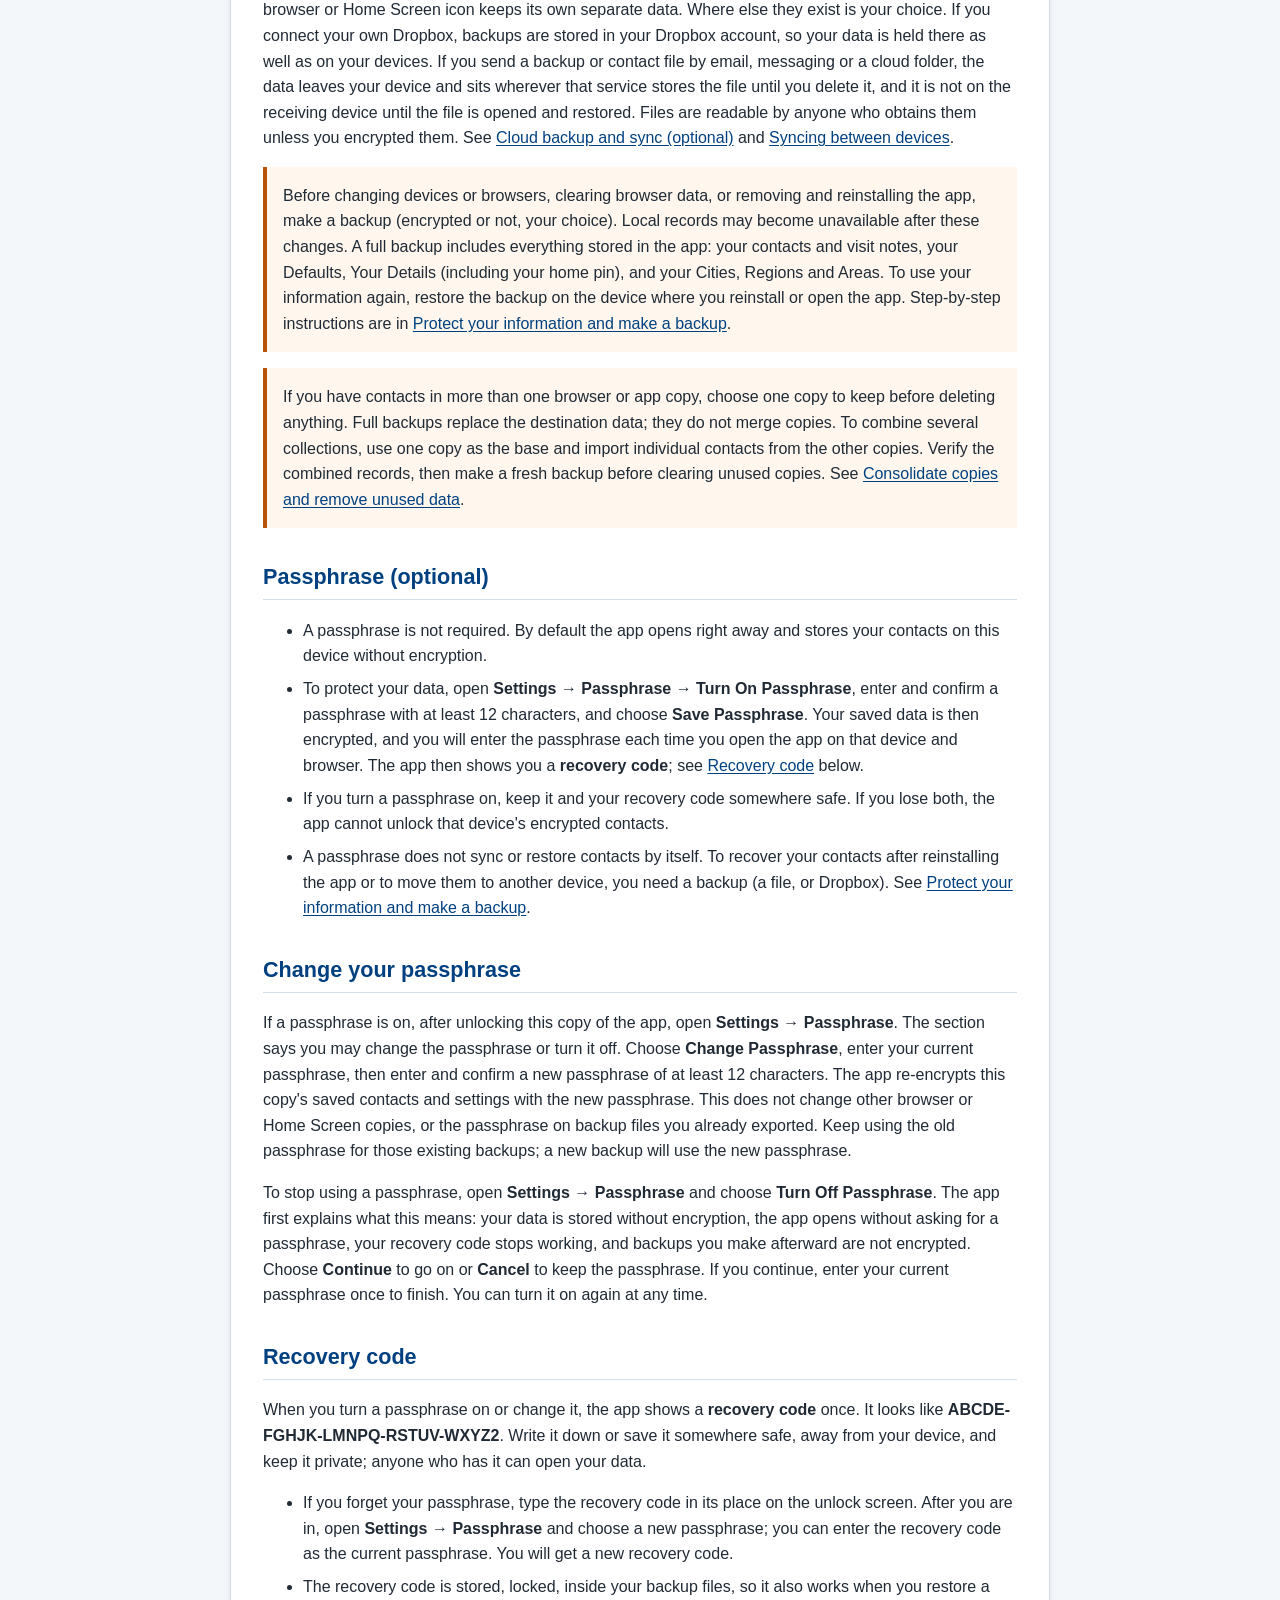
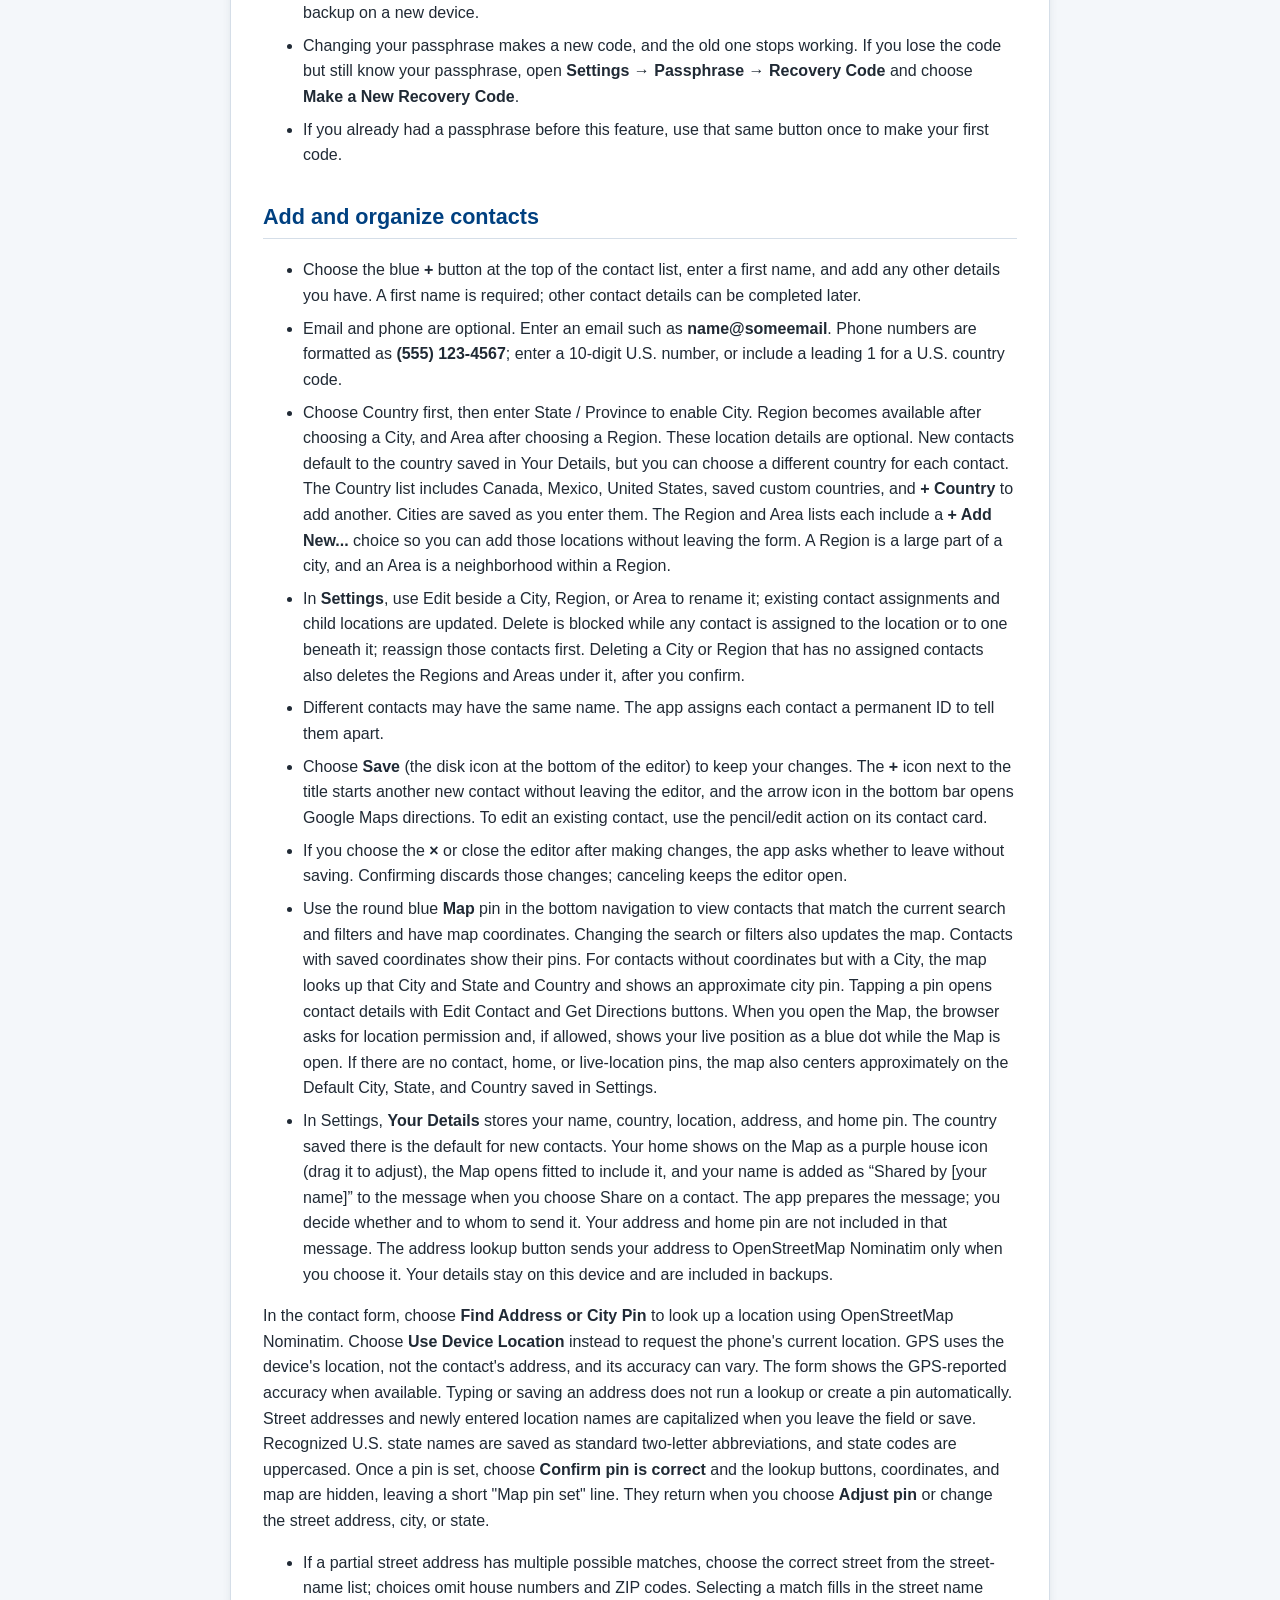
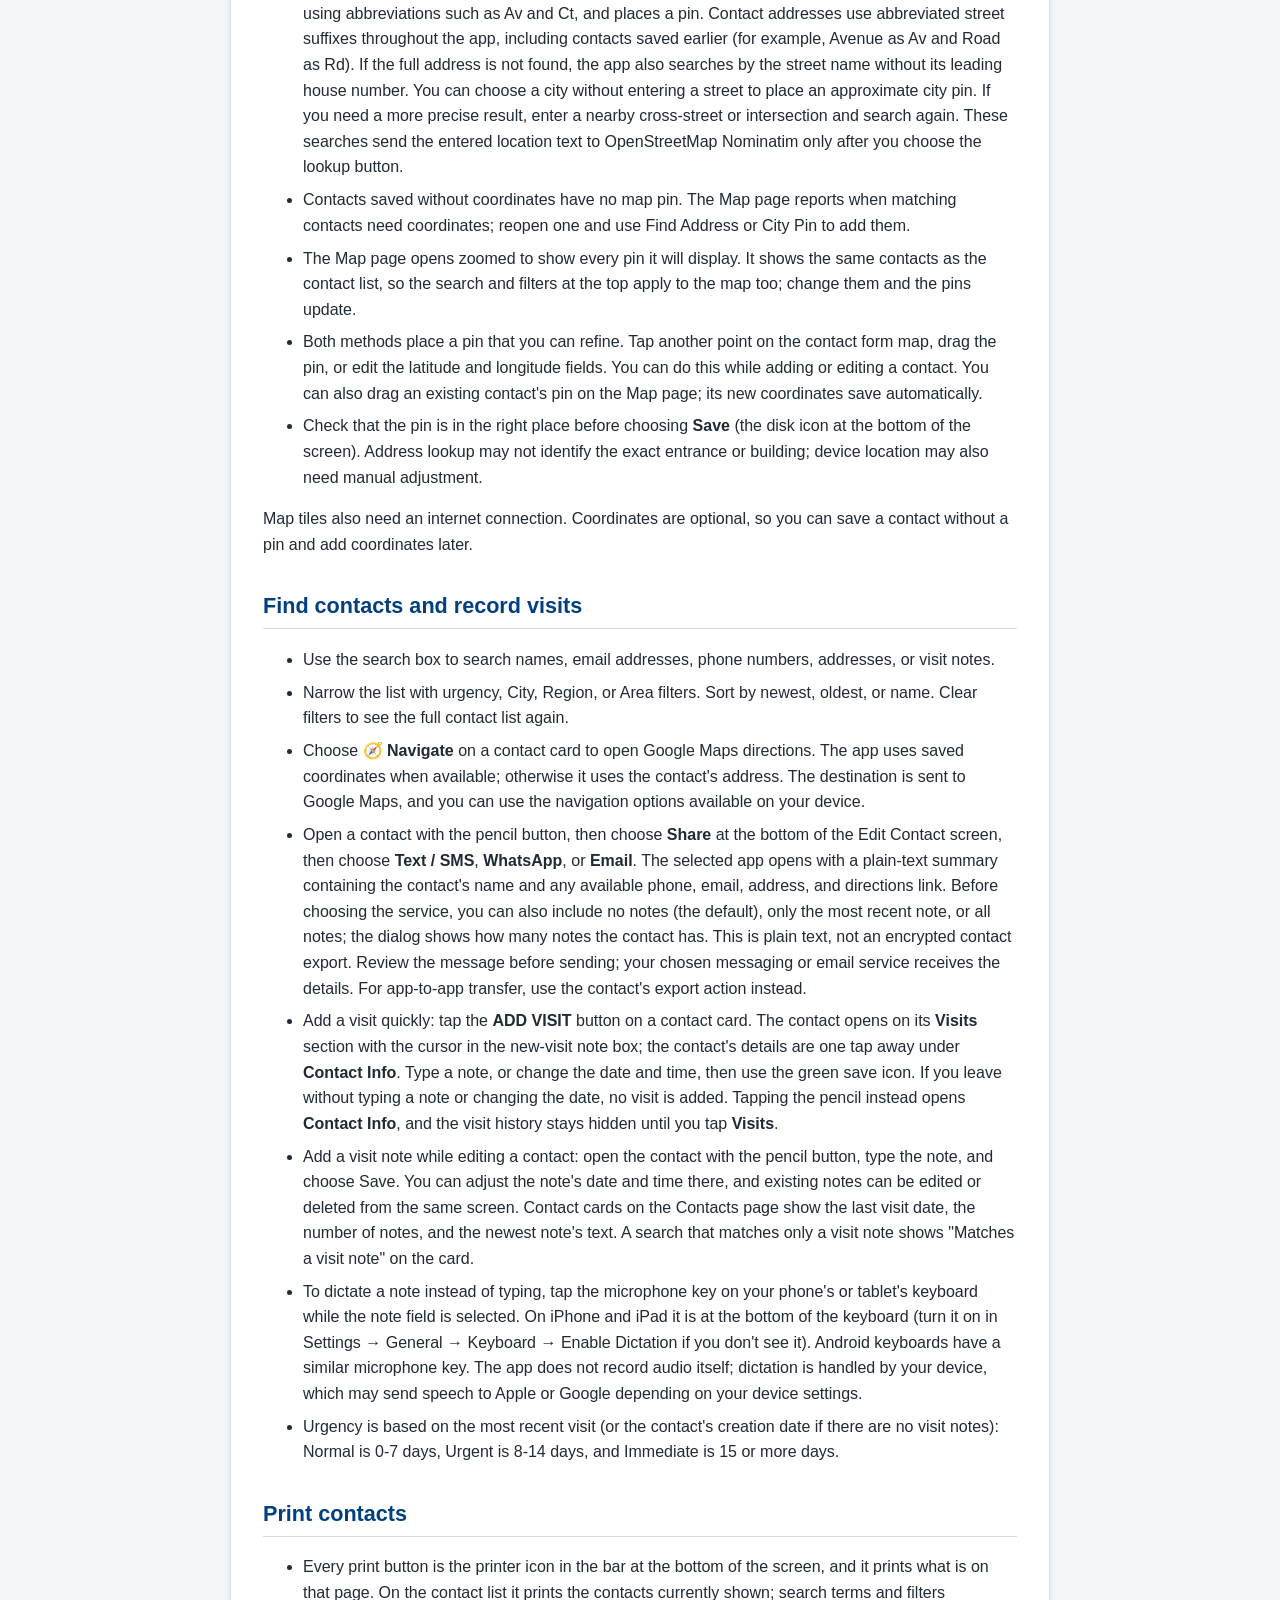
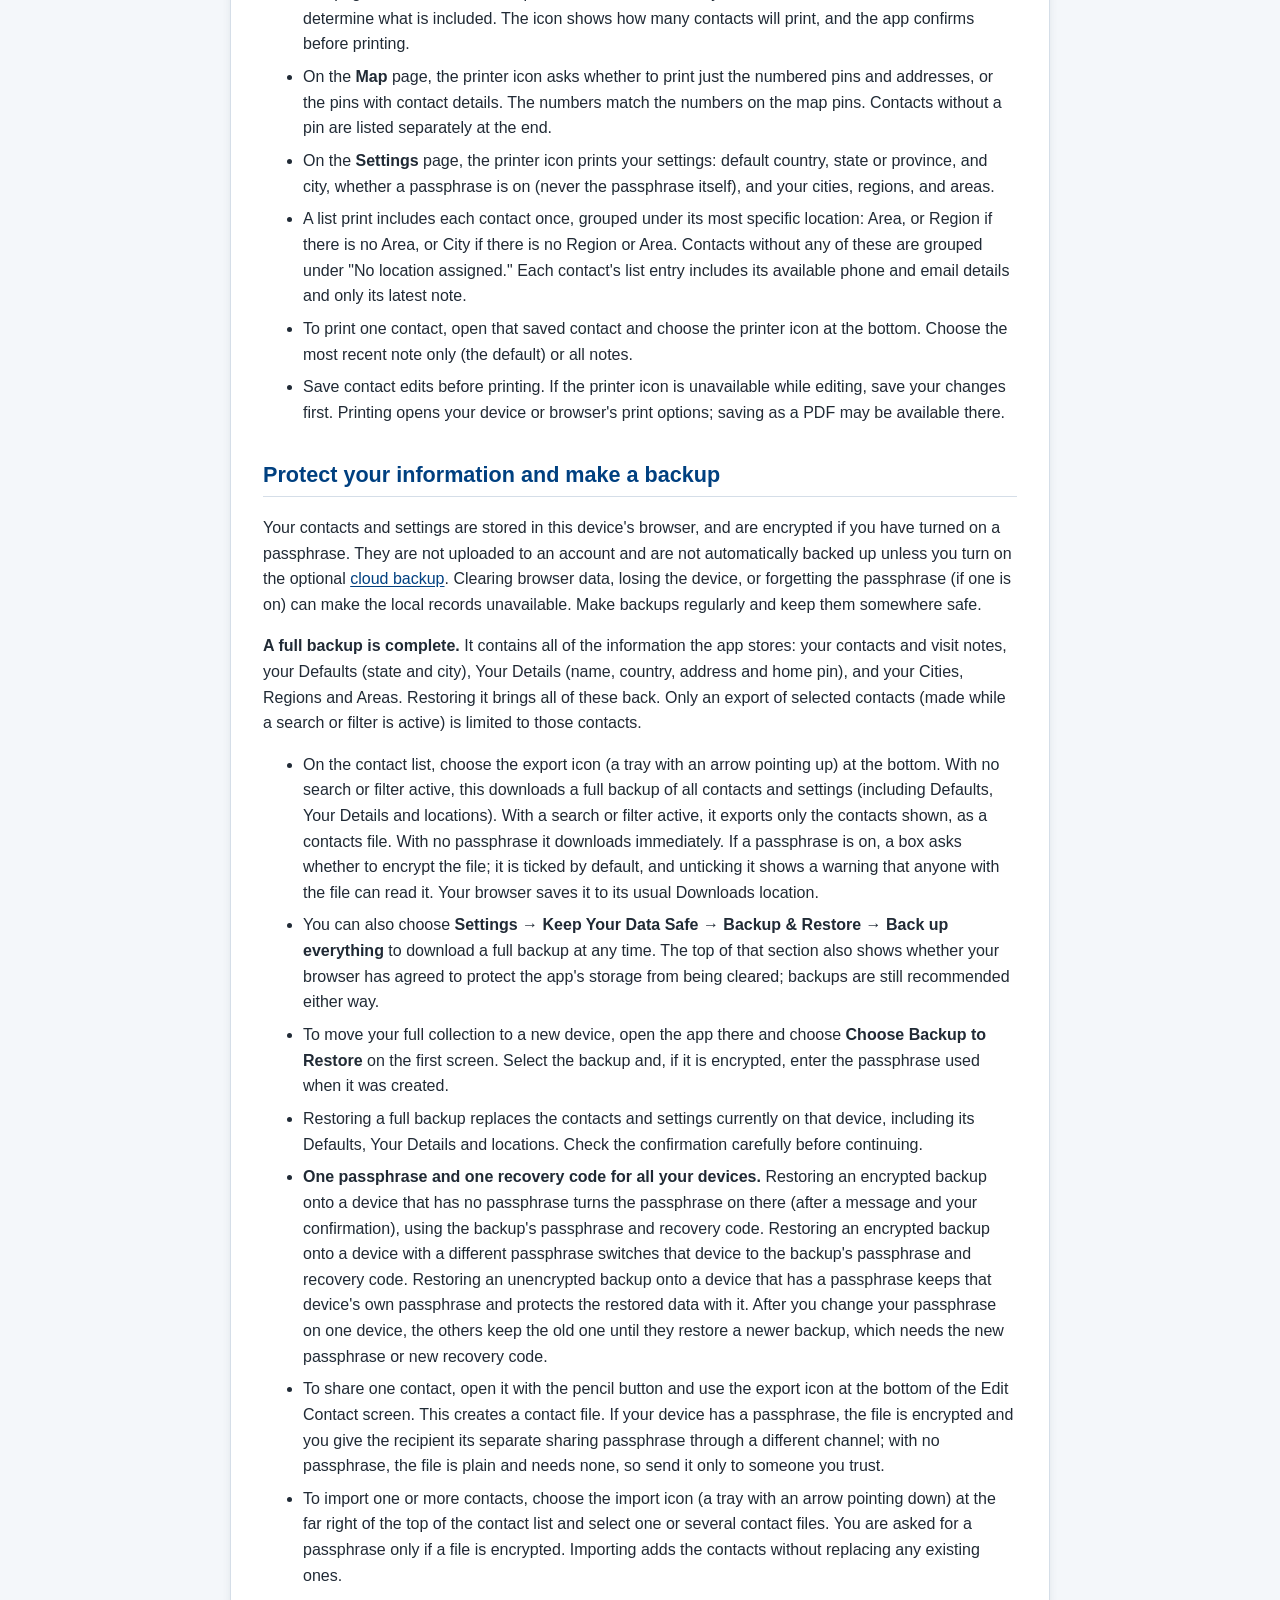
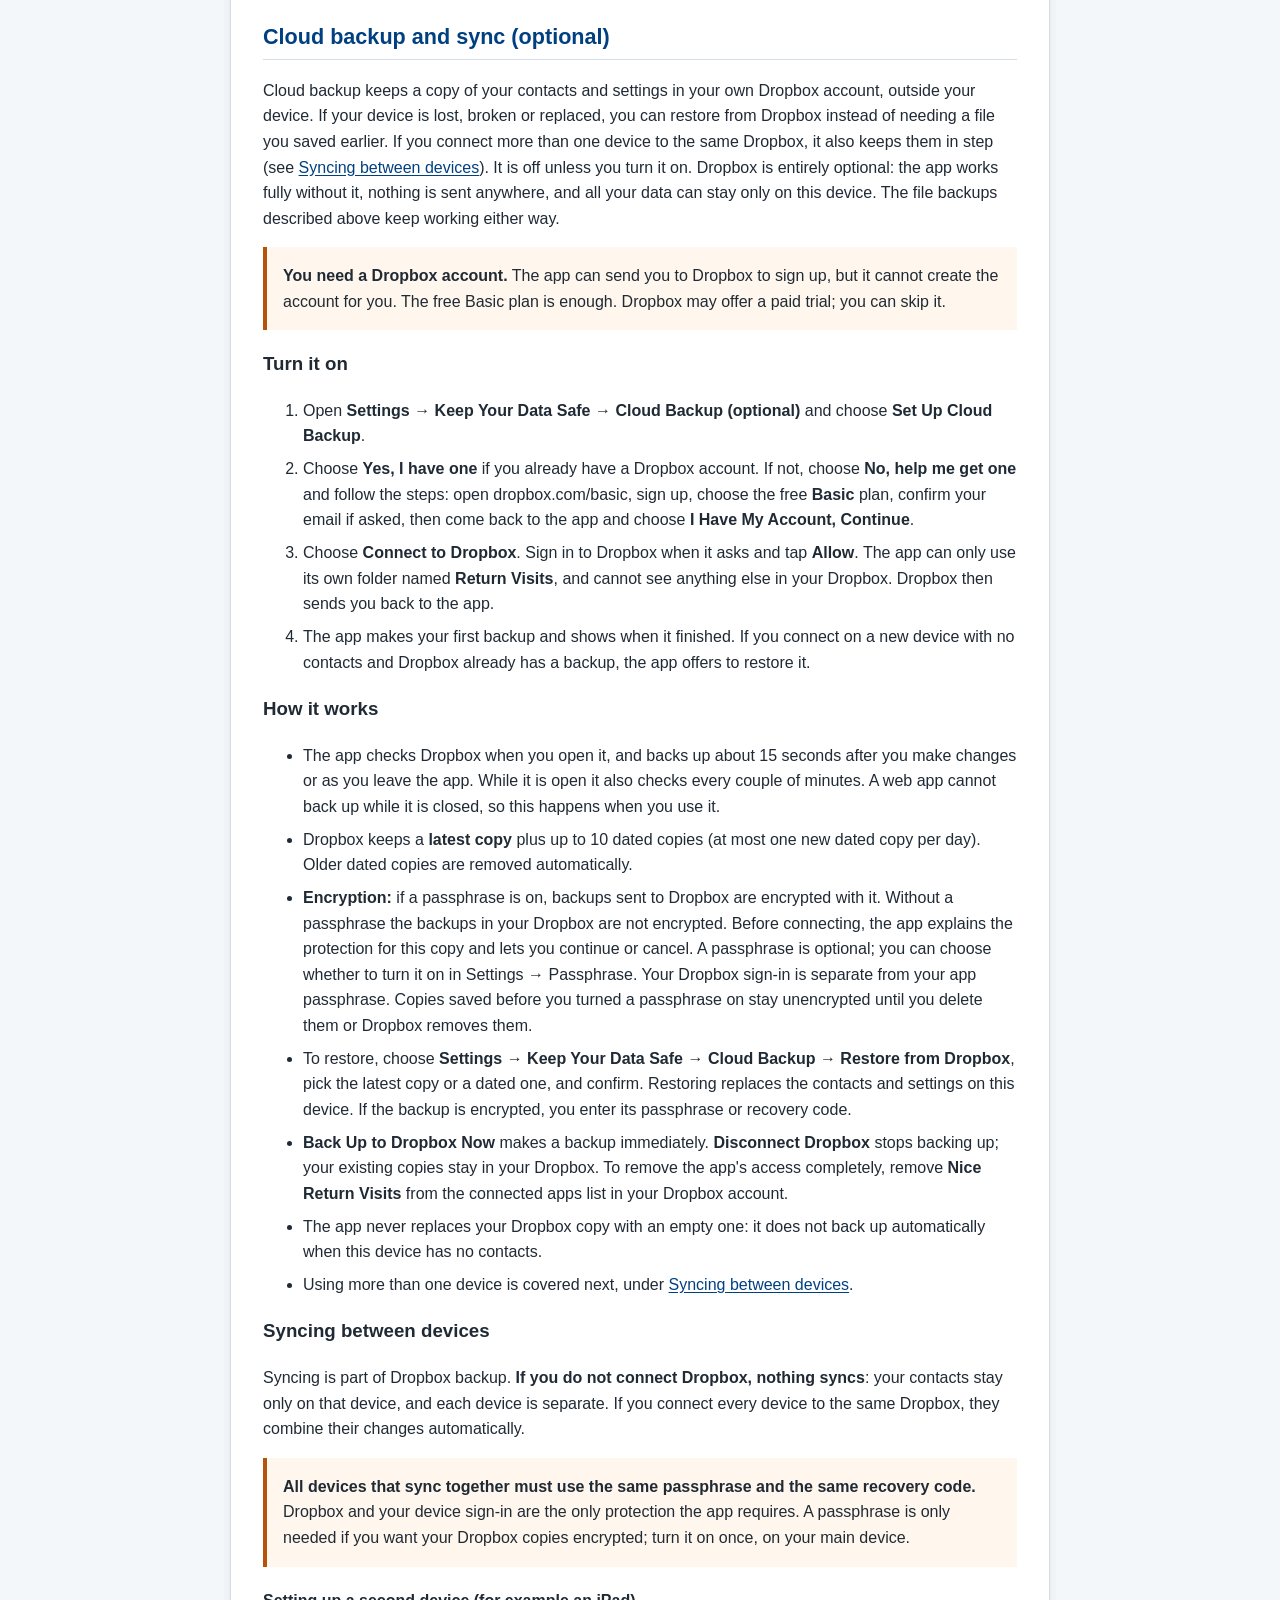
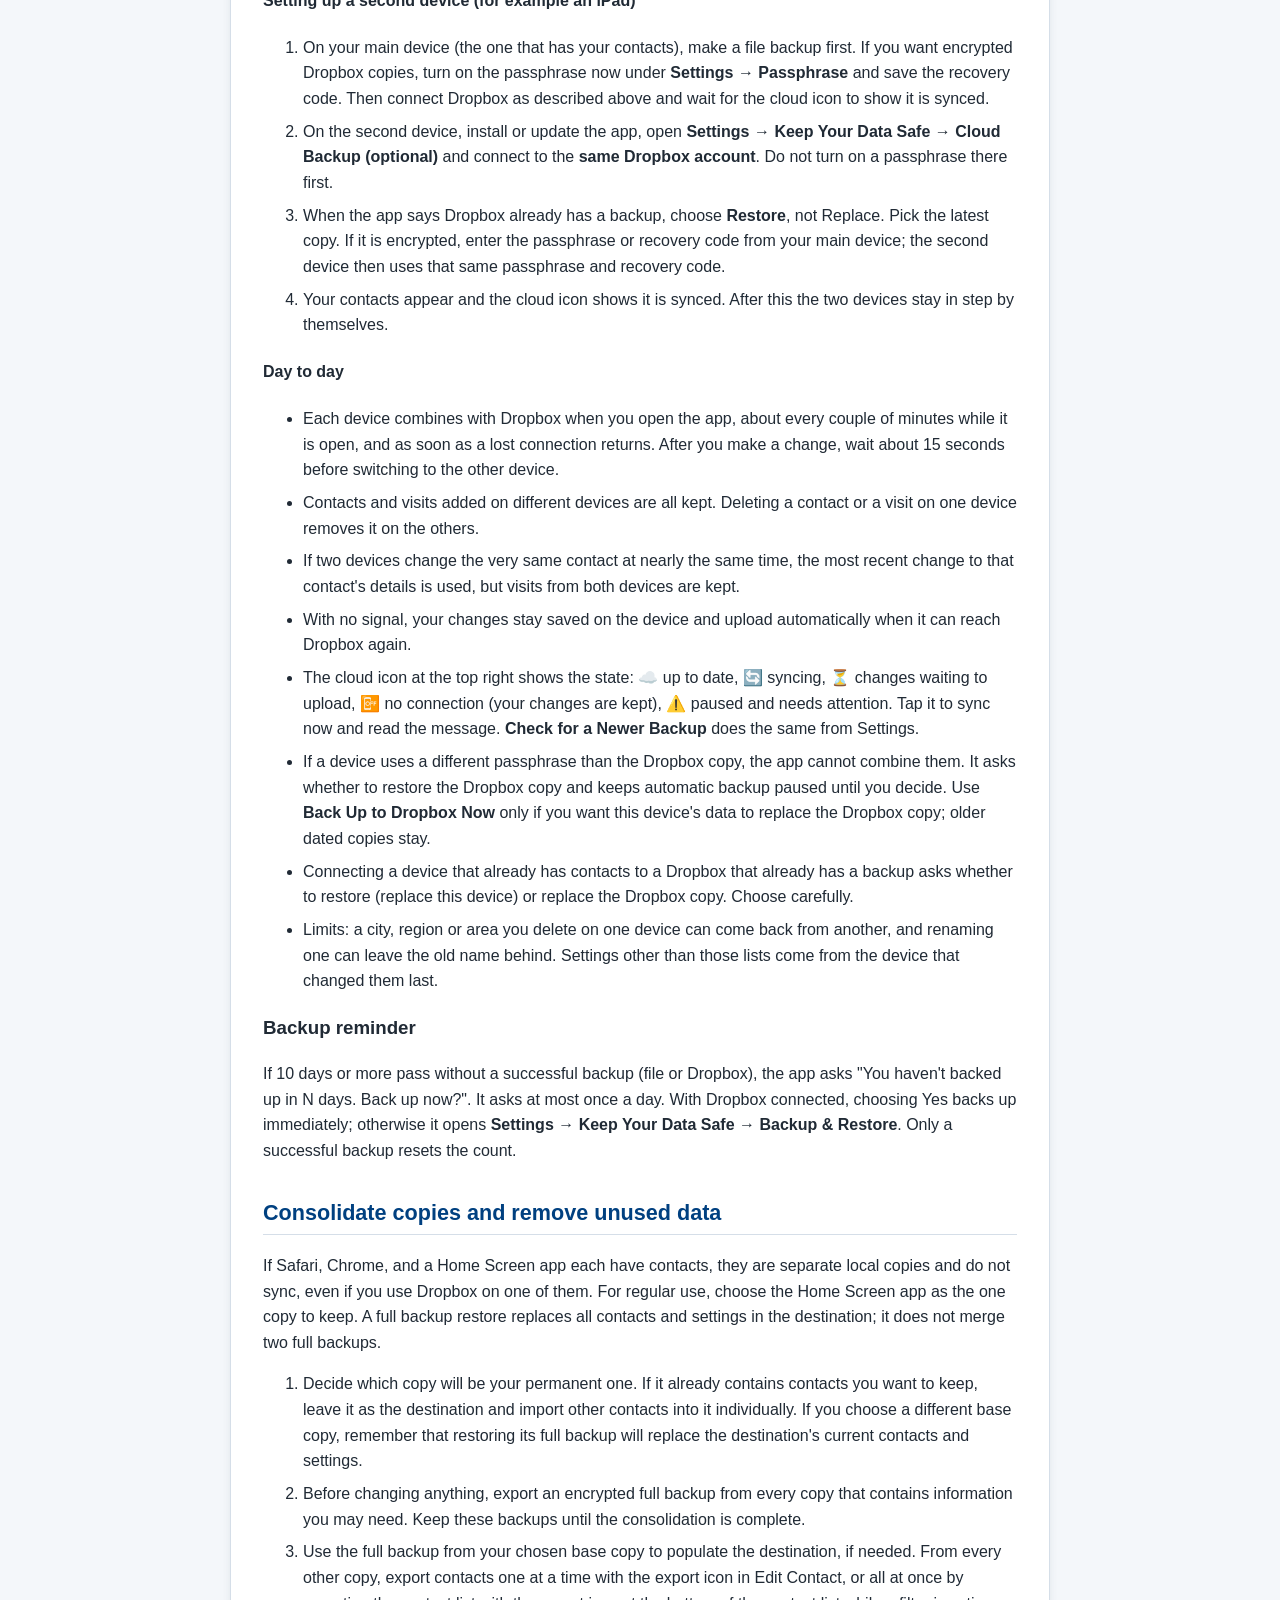
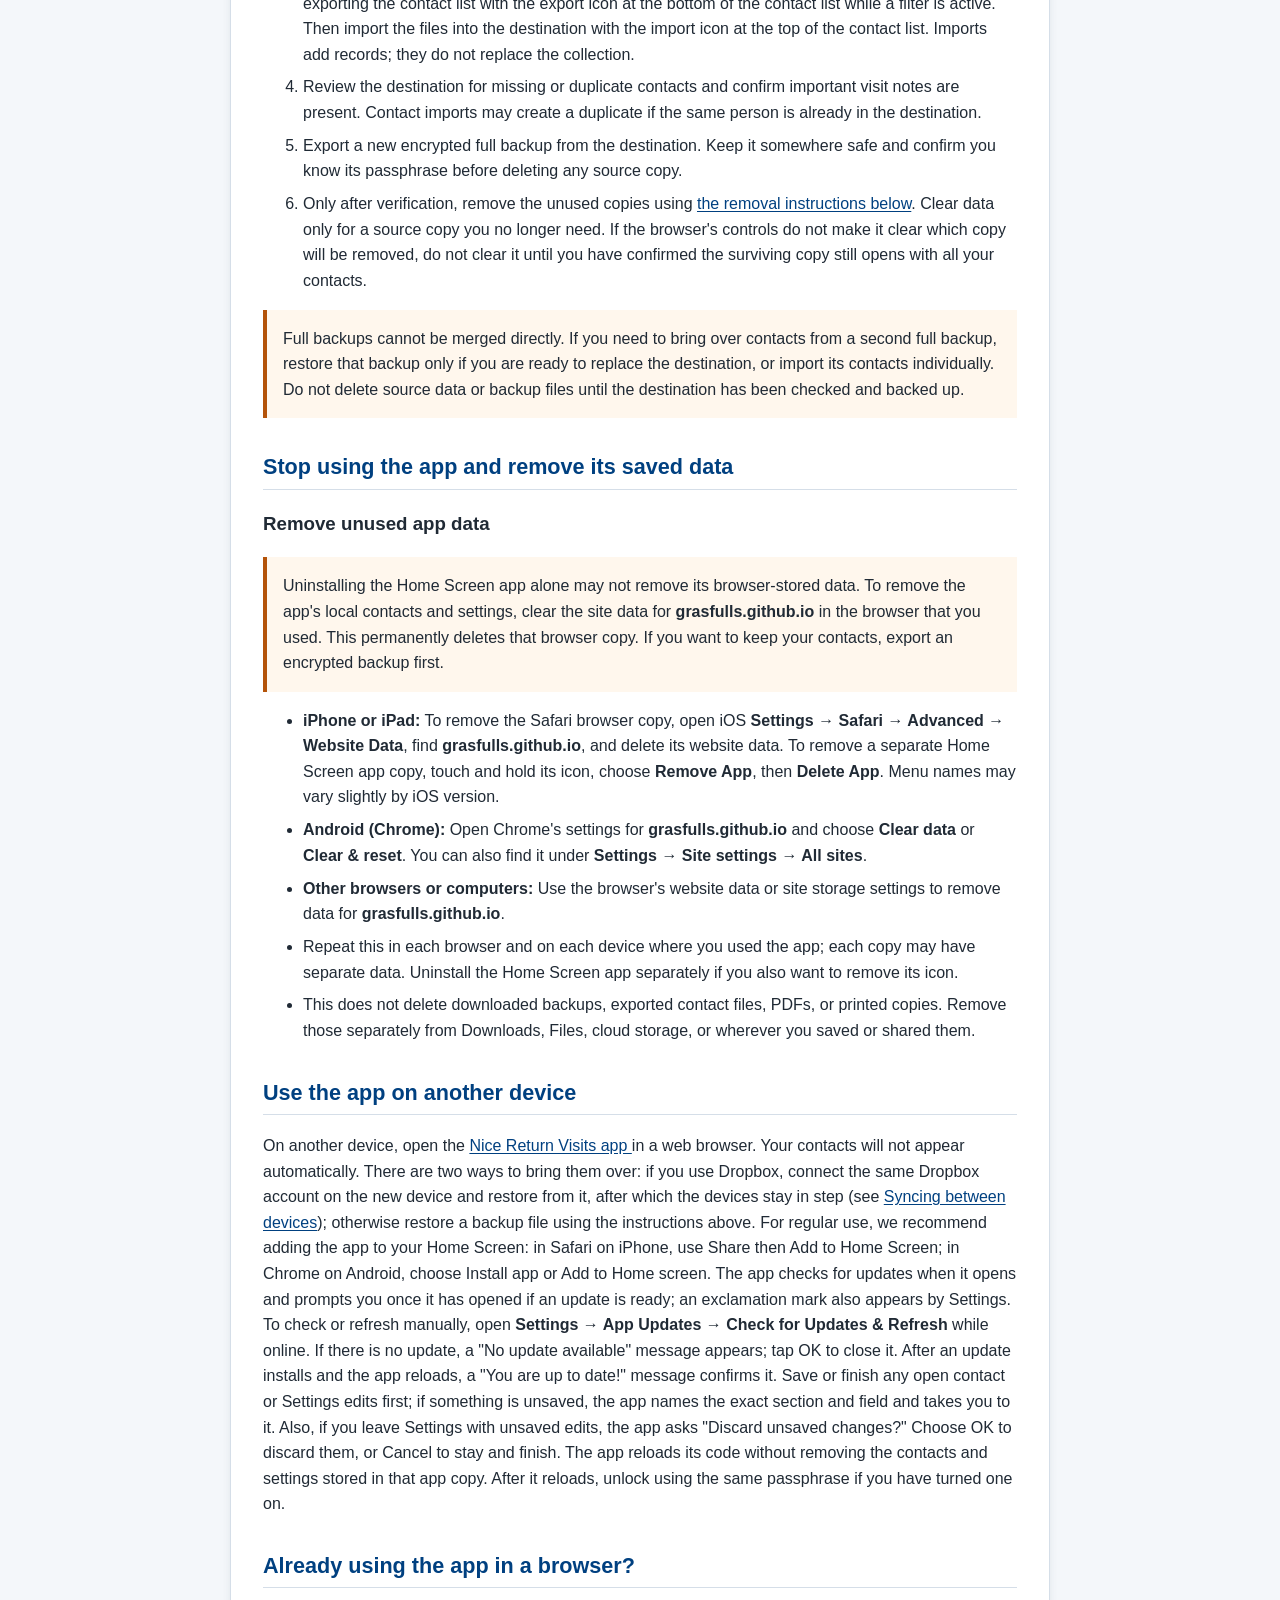
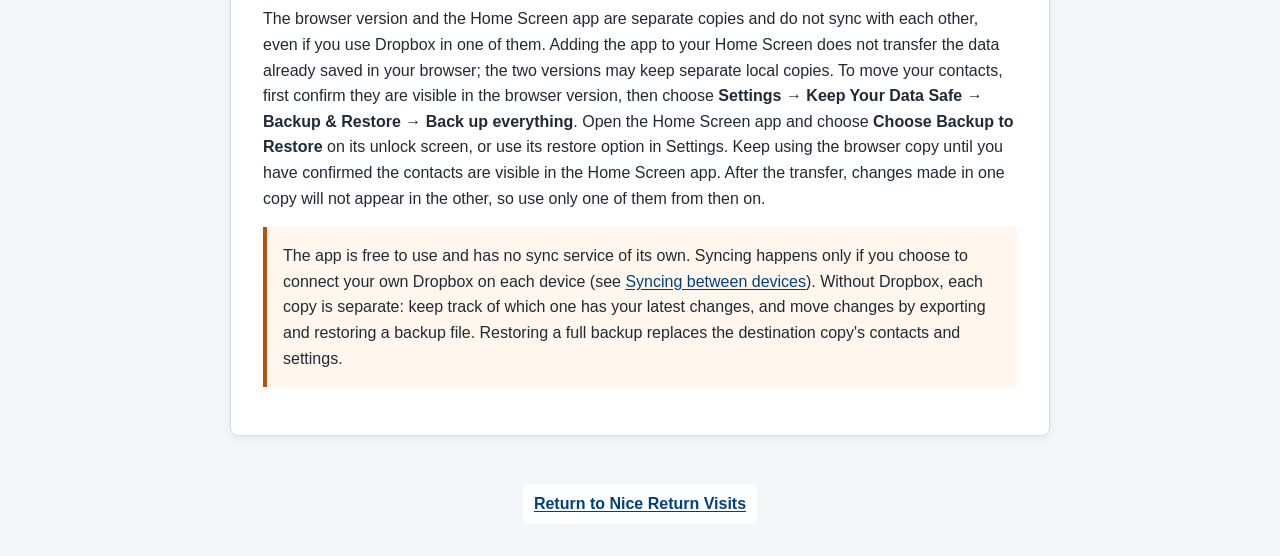
==== commit 957d938a: "Fix PWA update detection and settings access Co-authored-by: Copilot <223556219+Copilot@users.norepl" ====
--- a/help.html
+++ b/help.html
@@ -1161,7 +1161,7 @@
         Install app or Add to Home screen. The app checks for updates when it
         opens and prompts you once it has opened if an update is ready; an
         exclamation mark also appears by Settings. To check or refresh manually, open
-        <strong>Settings → Help → App Updates → Check for Updates &amp; Refresh</strong> while online.
+        <strong>Settings → App Updates → Check for Updates &amp; Refresh</strong> while online.
         If there is no update, a "No update available" message appears; tap OK to close it.
         After an update installs and the app reloads, a "You are up to date!" message confirms it.
         Save or finish any open contact or Settings edits first; if something is
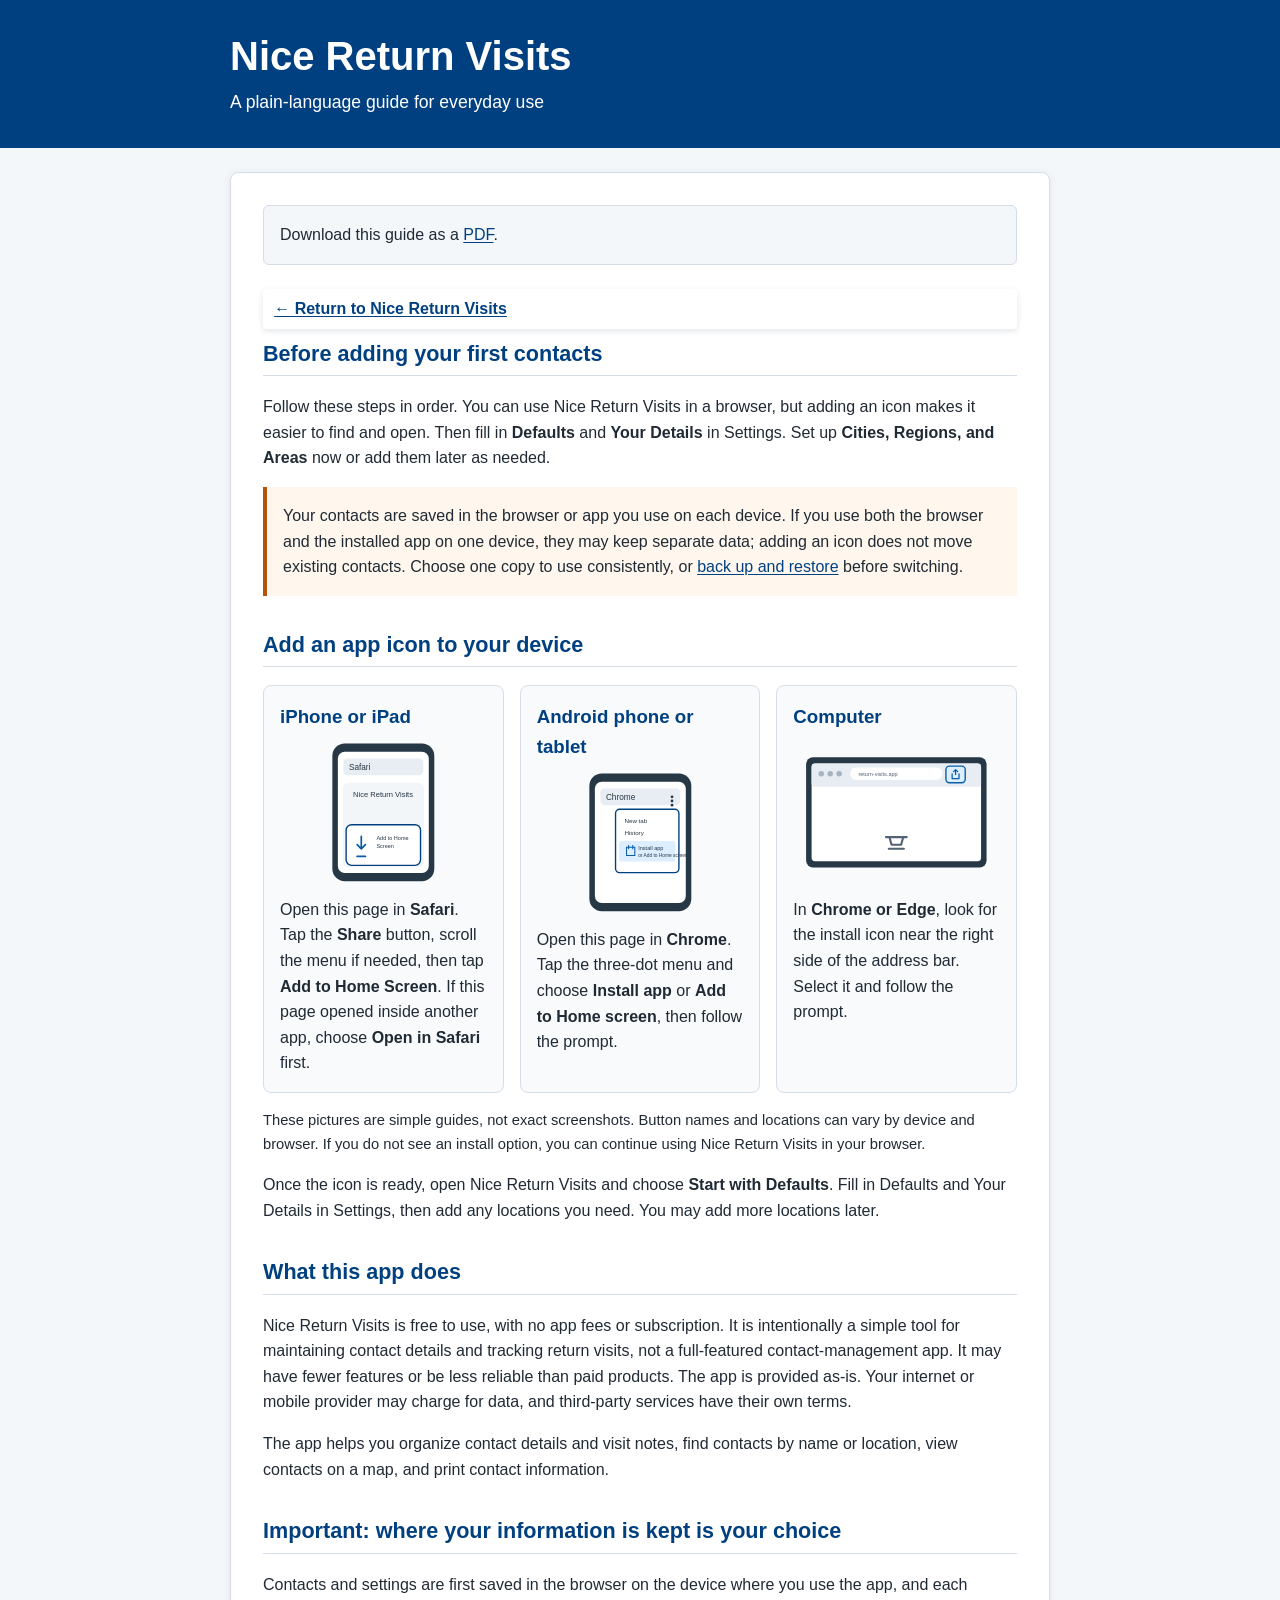
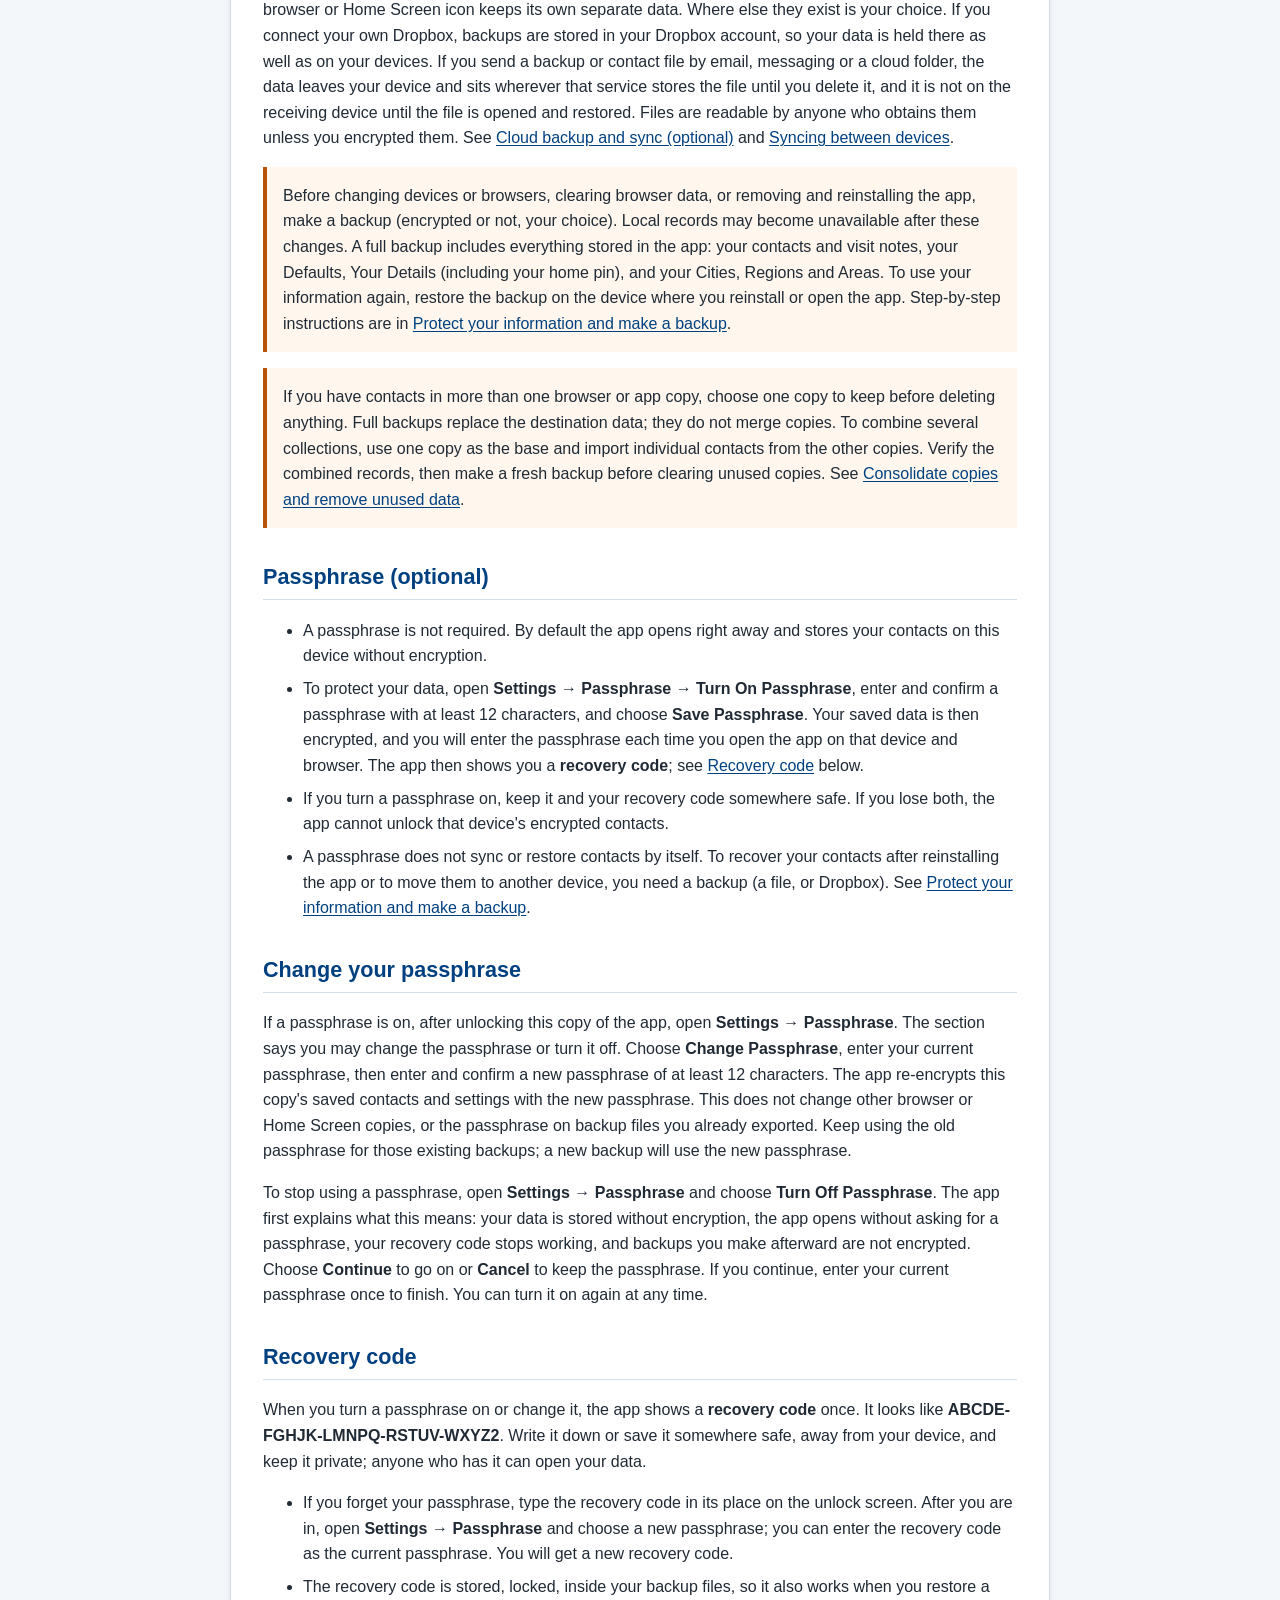
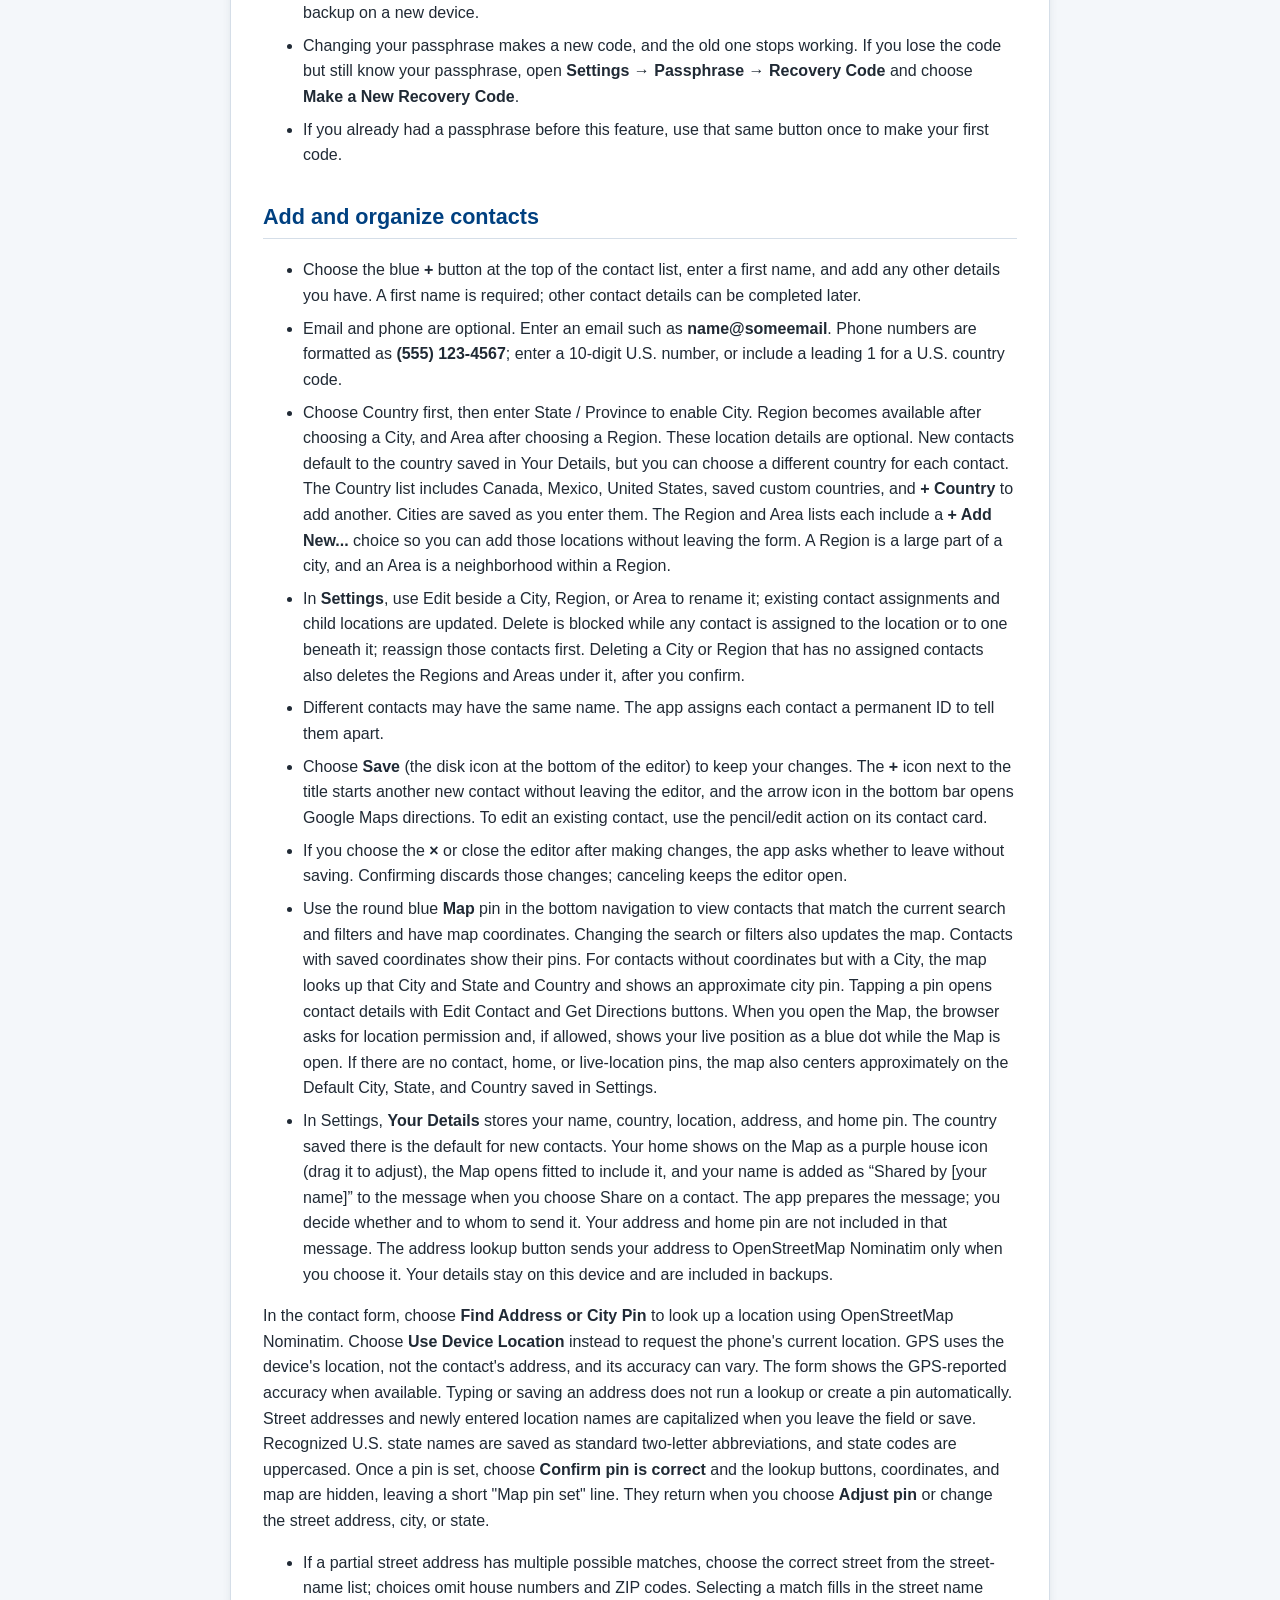
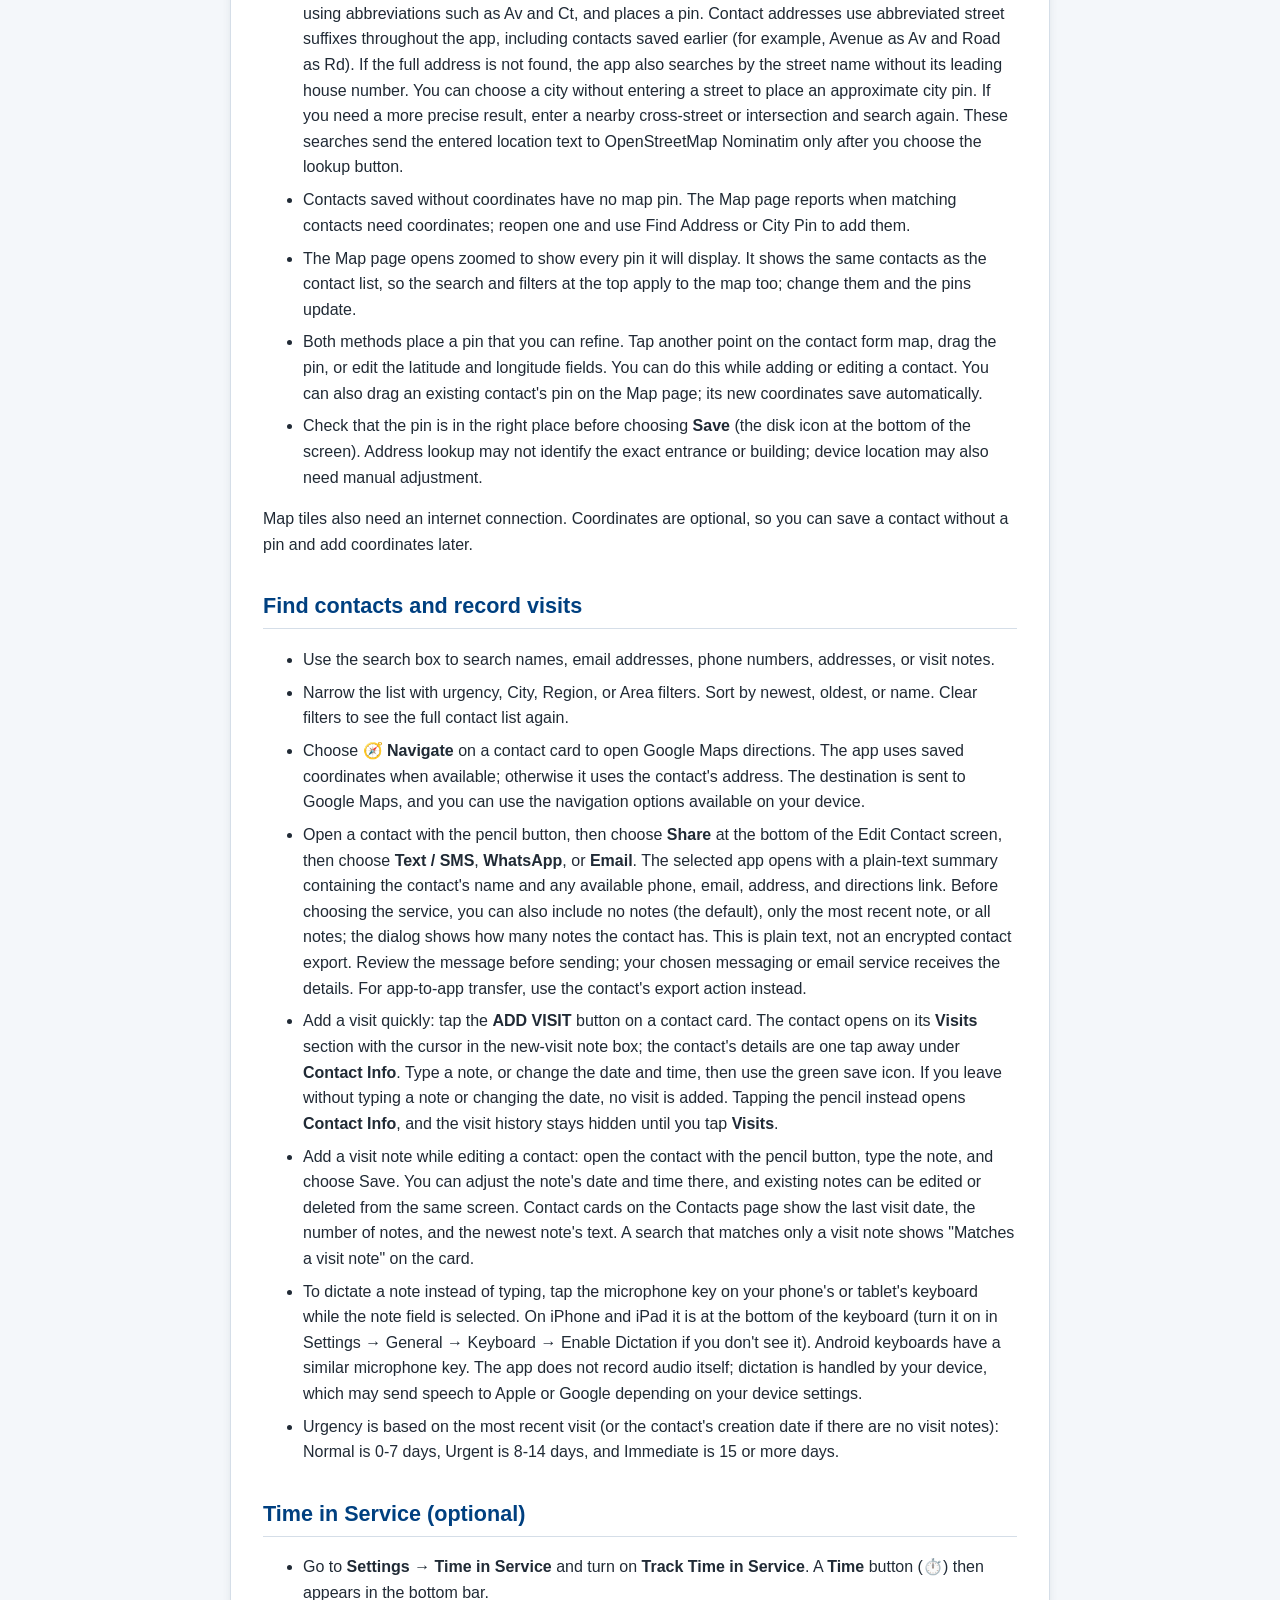
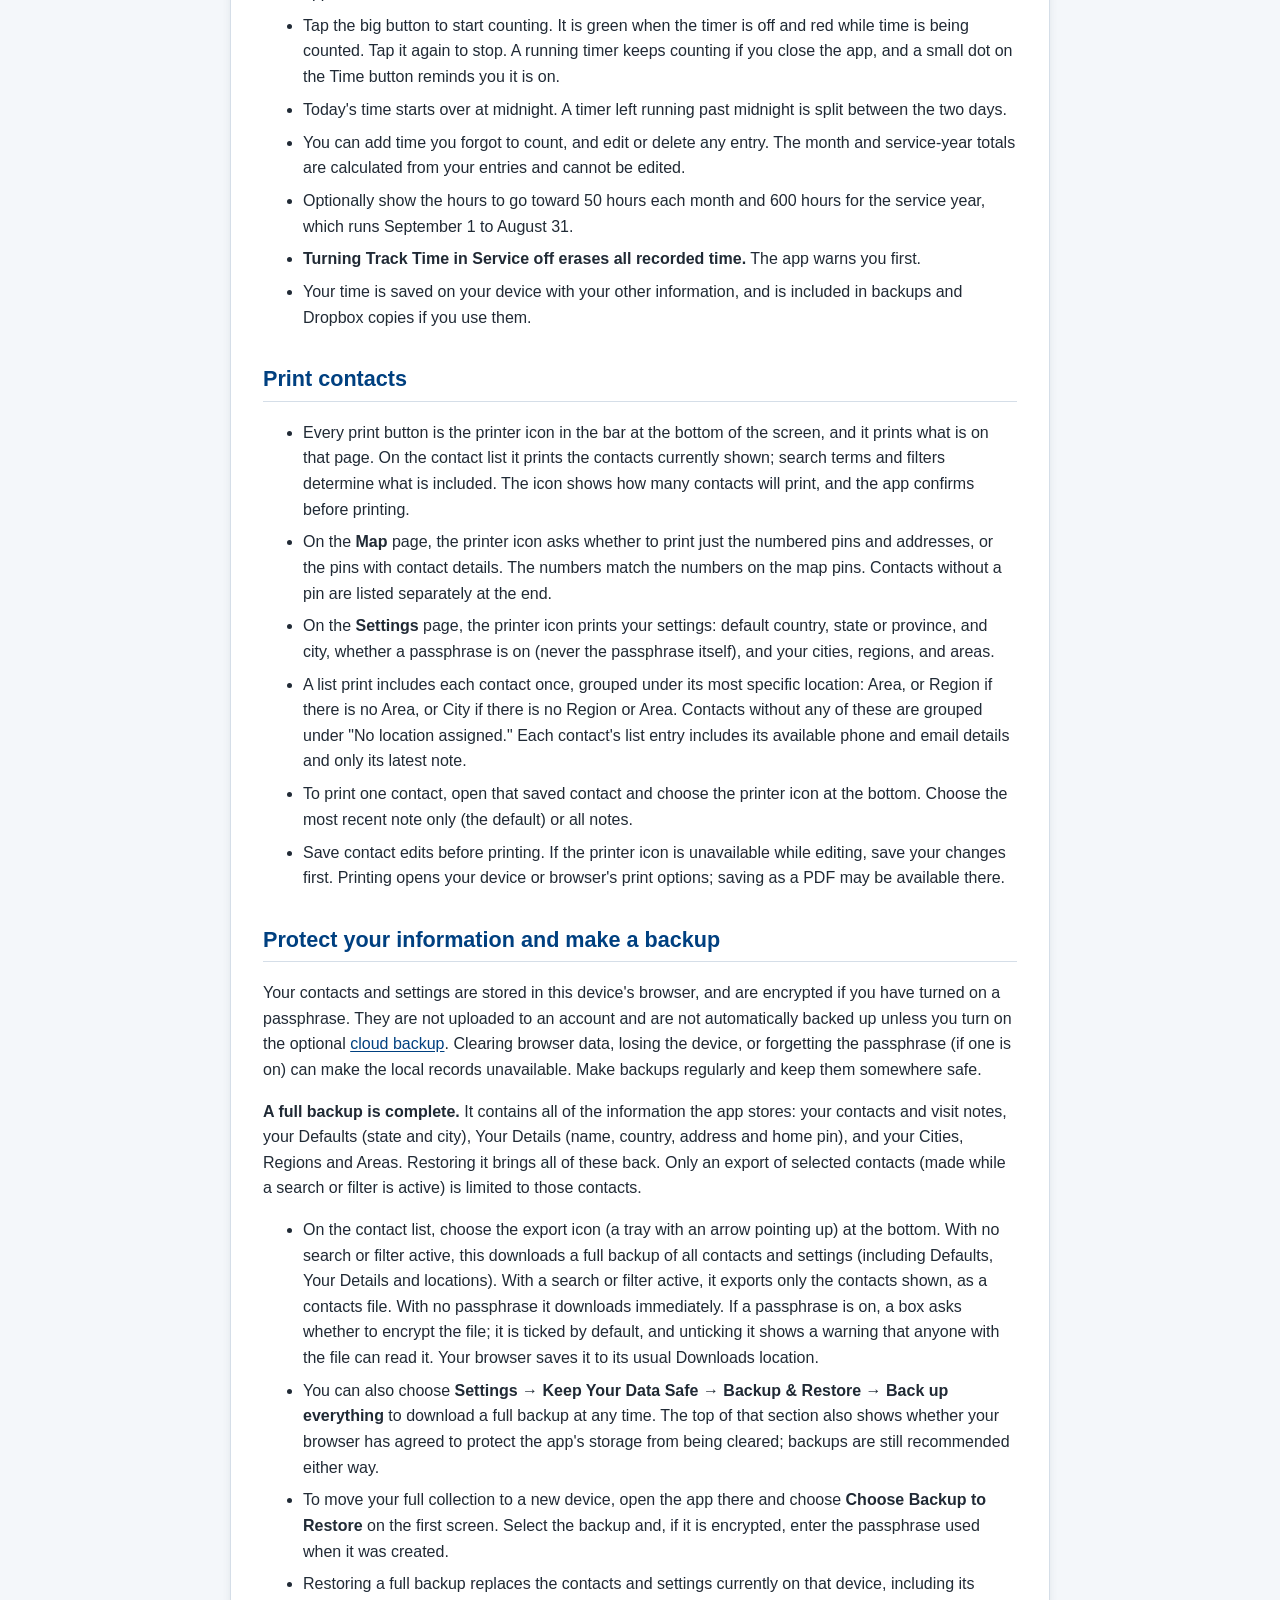
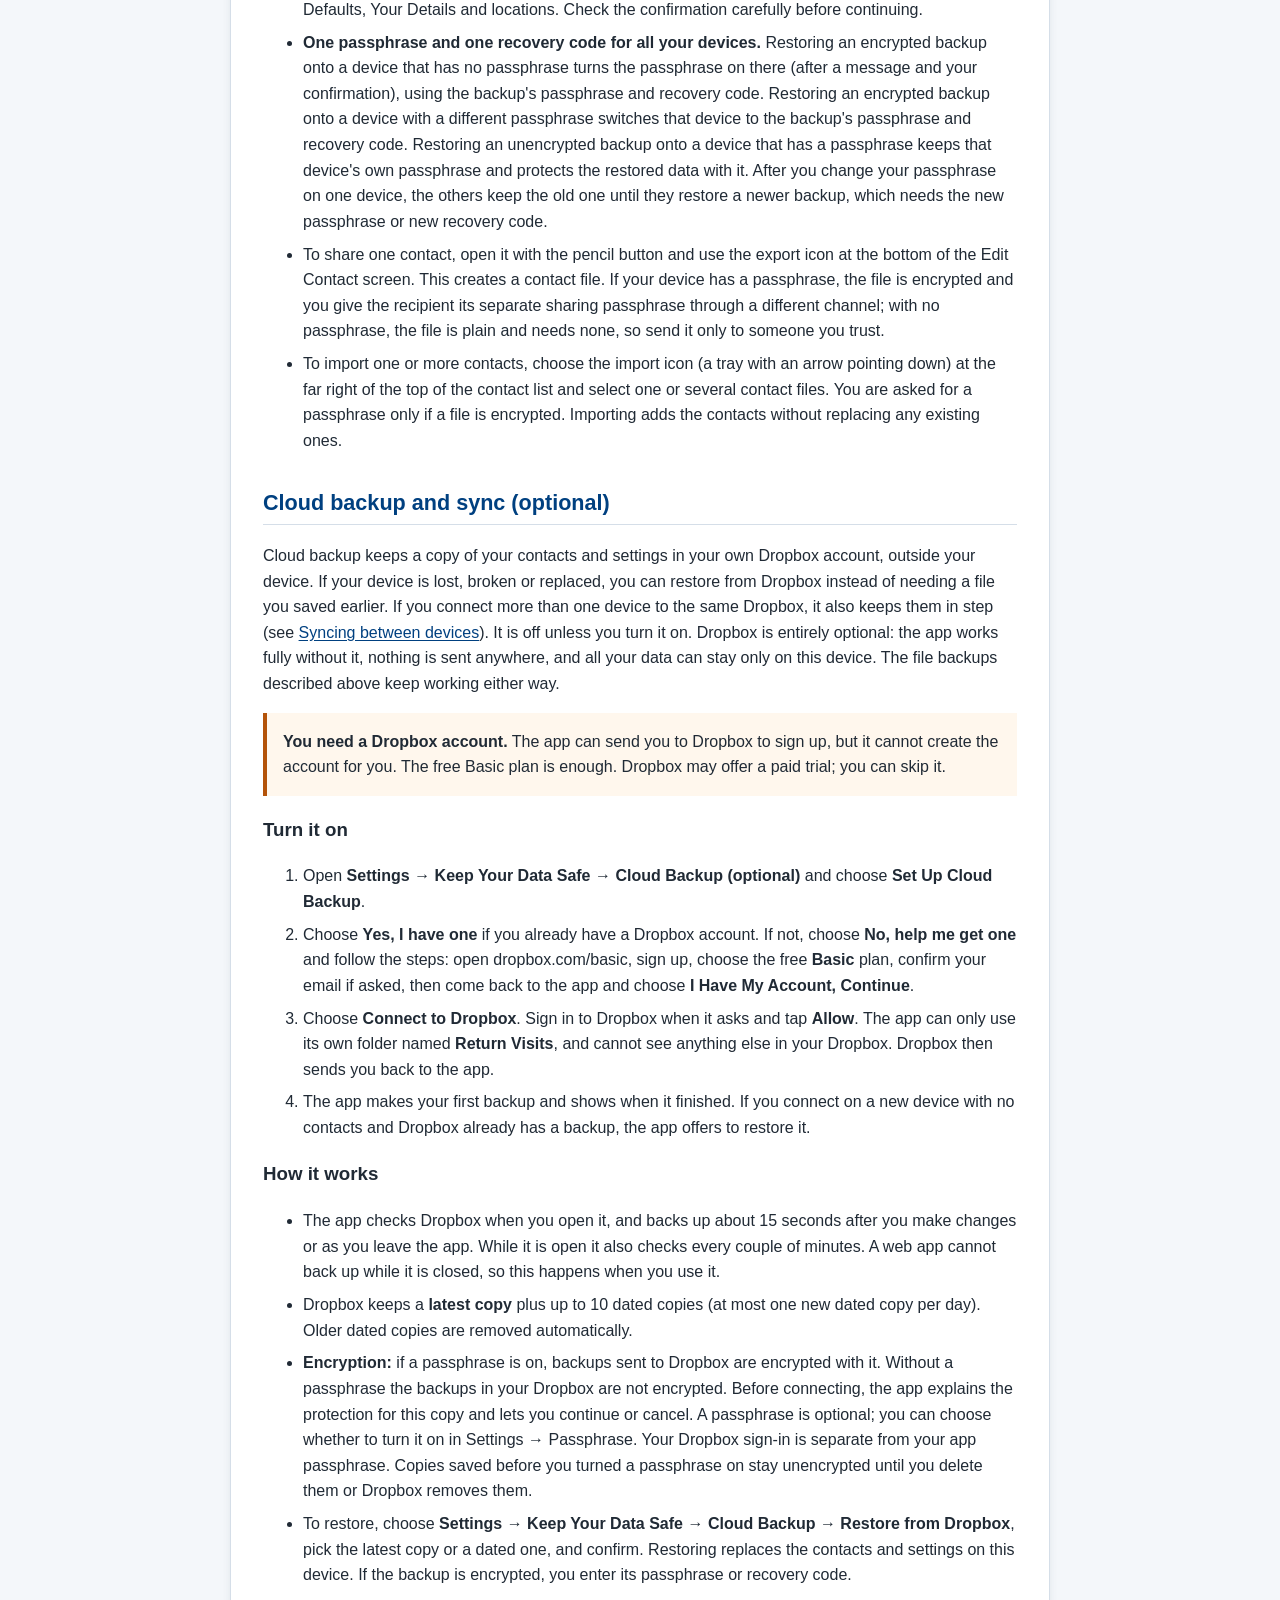
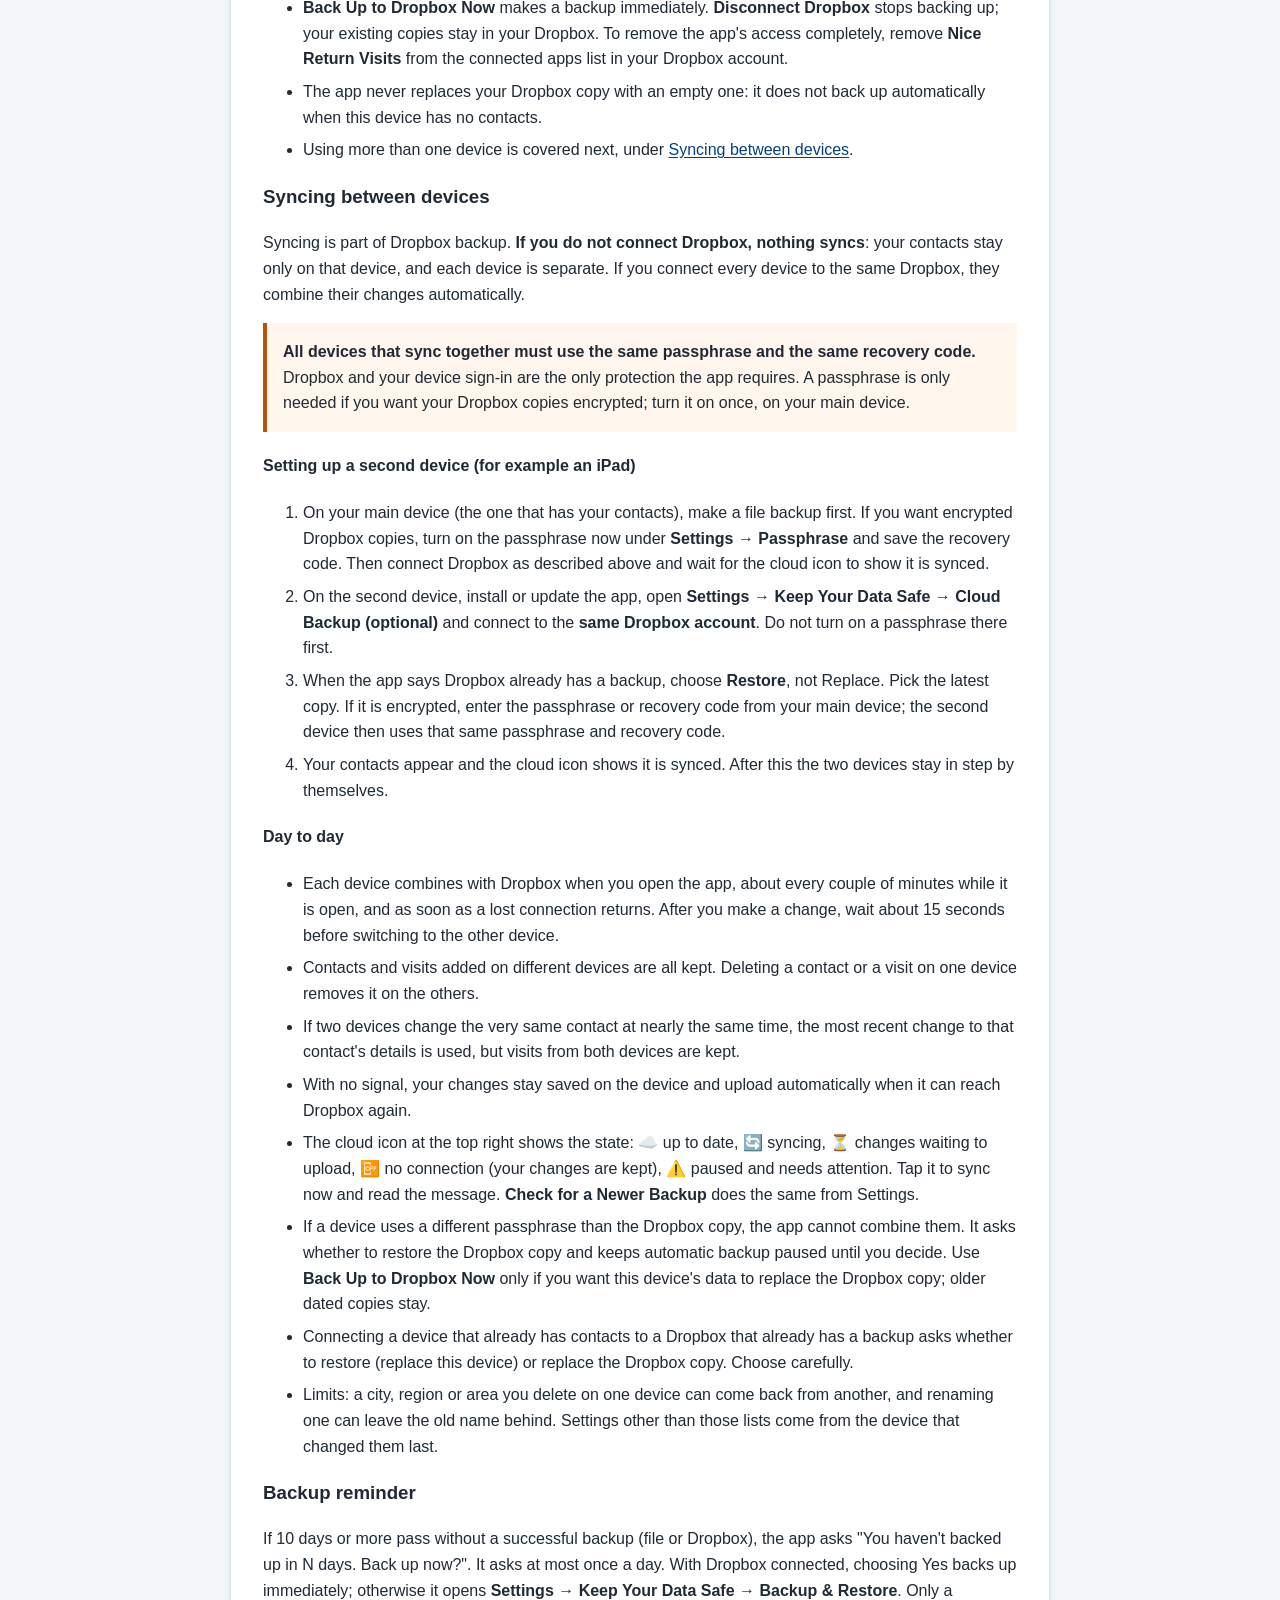
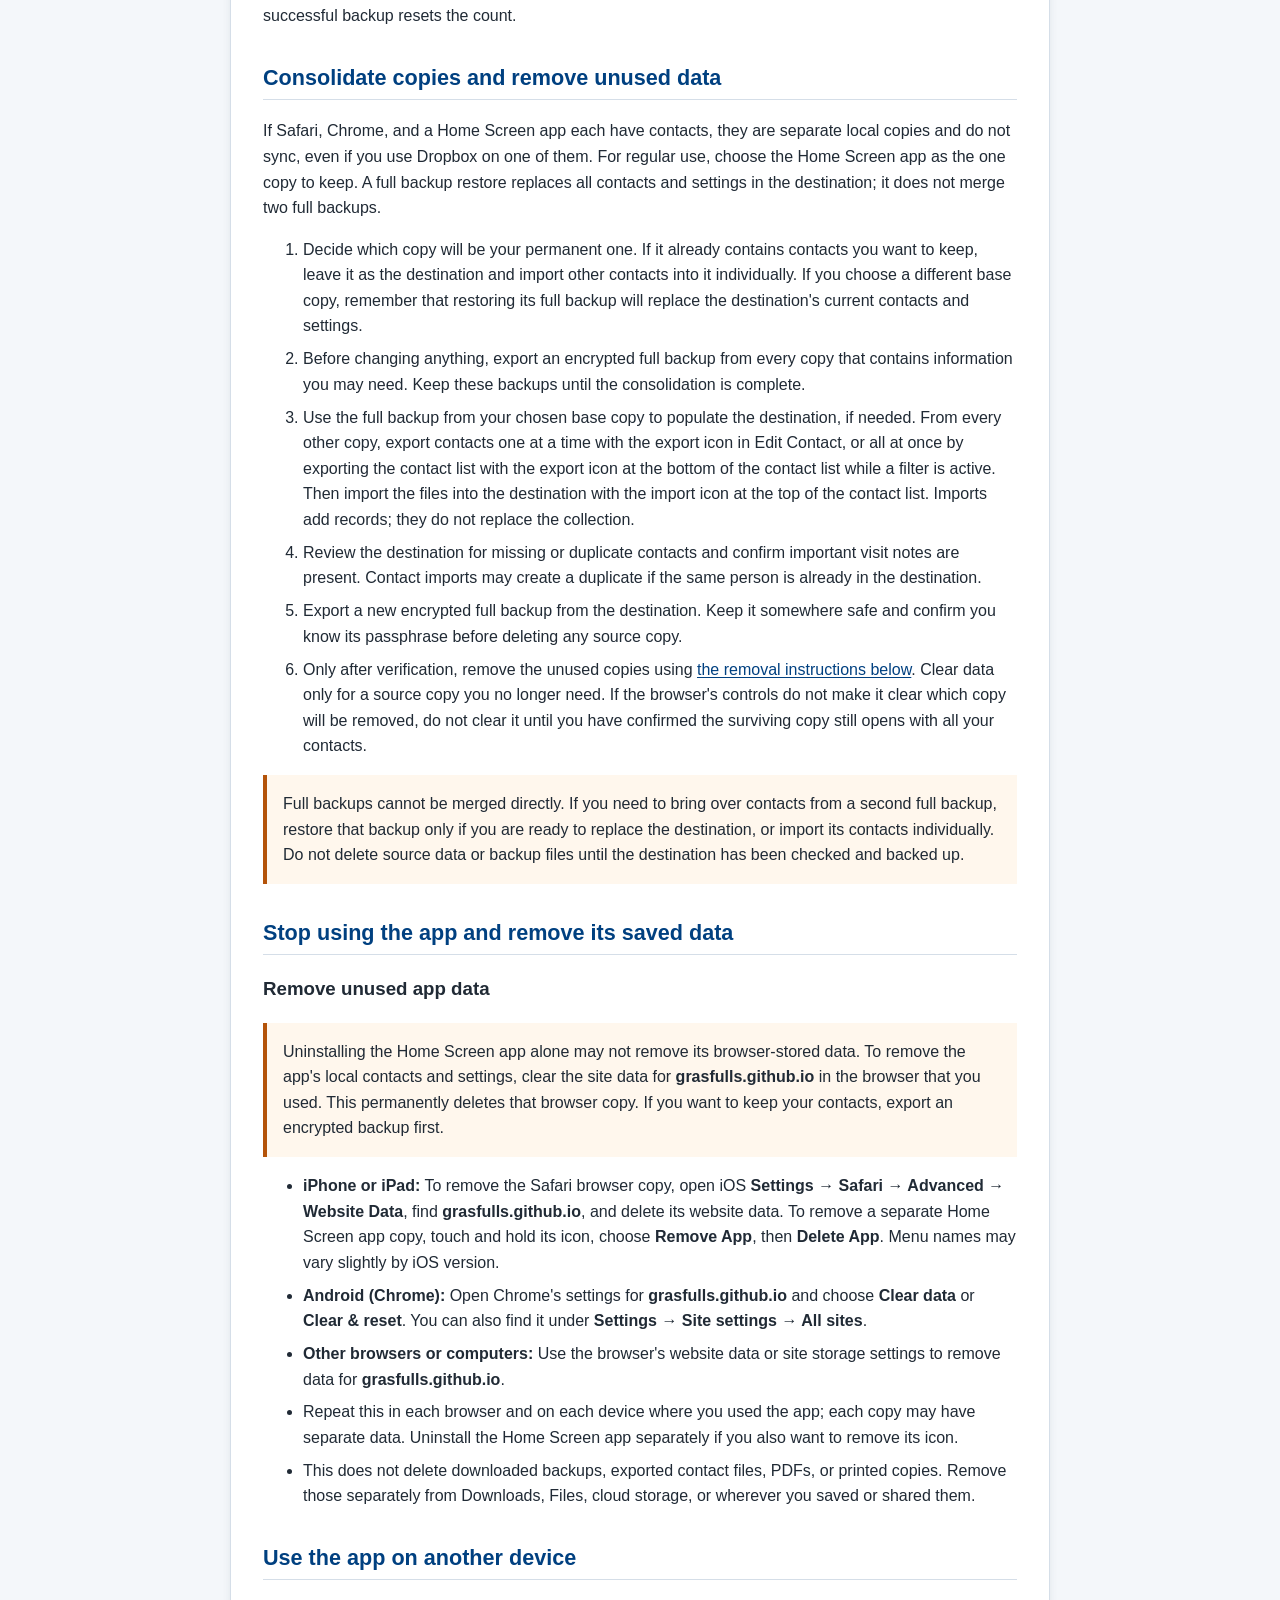
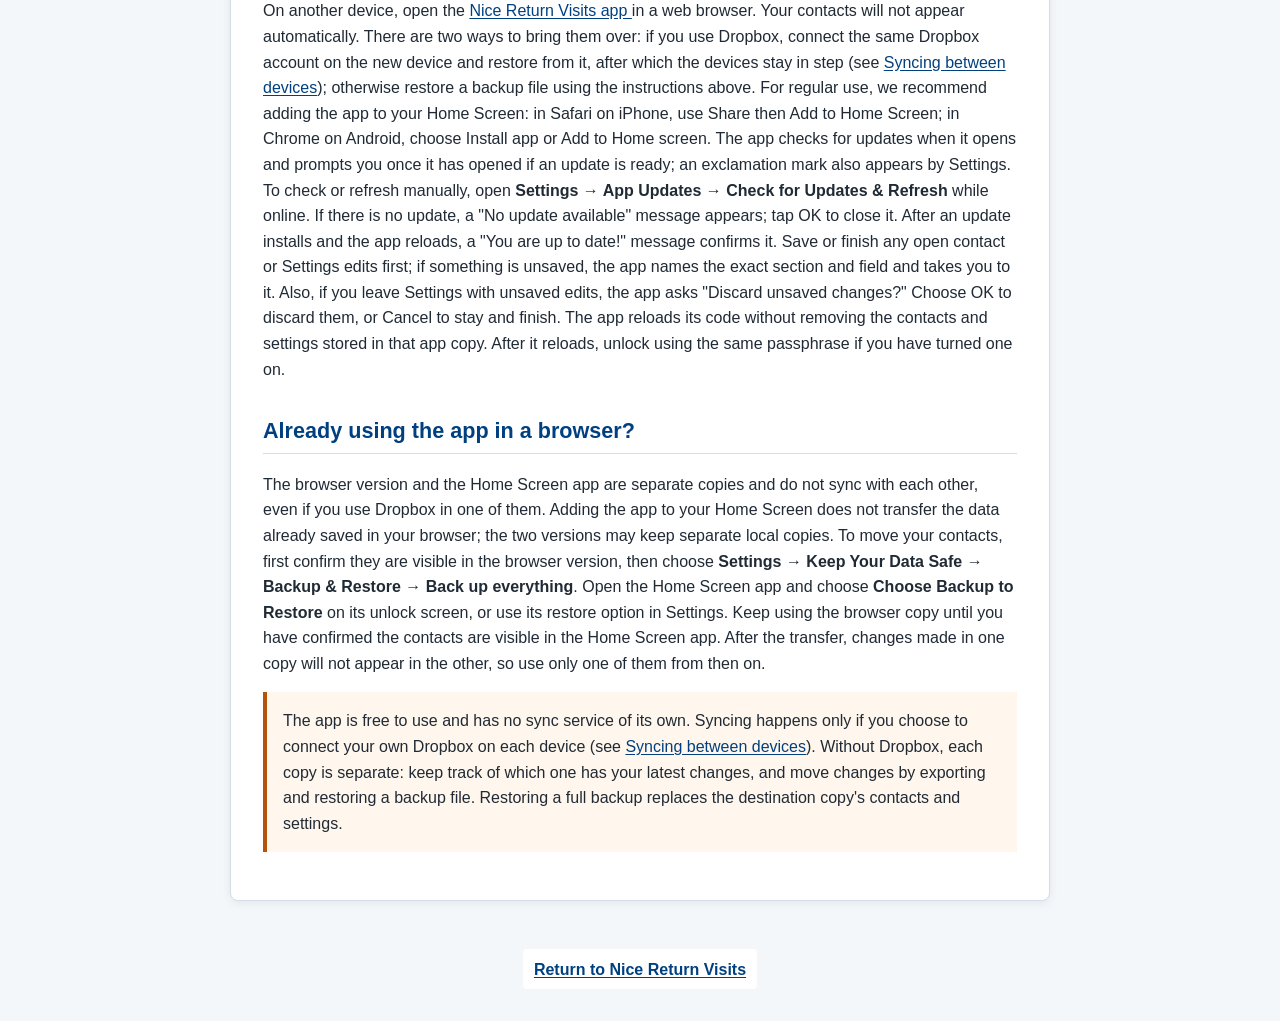
==== commit 5e917857: "Add optional Time in Service tracking Co-authored-by: Copilot <223556219+Copilot@users.noreply.githu" ====
--- a/help.html
+++ b/help.html
@@ -652,6 +652,42 @@
         </li>
       </ul>
 
+      <h2 id="time-in-service">Time in Service (optional)</h2>
+      <ul>
+        <li>
+          Go to <strong>Settings → Time in Service</strong> and turn on
+          <strong>Track Time in Service</strong>. A <strong>Time</strong>
+          button (⏱️) then appears in the bottom bar.
+        </li>
+        <li>
+          Tap the big button to start counting. It is green when the timer is
+          off and red while time is being counted. Tap it again to stop. A
+          running timer keeps counting if you close the app, and a small dot
+          on the Time button reminds you it is on.
+        </li>
+        <li>
+          Today's time starts over at midnight. A timer left running past
+          midnight is split between the two days.
+        </li>
+        <li>
+          You can add time you forgot to count, and edit or delete any entry.
+          The month and service-year totals are calculated from your entries
+          and cannot be edited.
+        </li>
+        <li>
+          Optionally show the hours to go toward 50 hours each month and 600
+          hours for the service year, which runs September 1 to August 31.
+        </li>
+        <li>
+          <strong>Turning Track Time in Service off erases all recorded
+          time.</strong> The app warns you first.
+        </li>
+        <li>
+          Your time is saved on your device with your other information, and
+          is included in backups and Dropbox copies if you use them.
+        </li>
+      </ul>
+
       <h2>Print contacts</h2>
       <ul>
         <li>
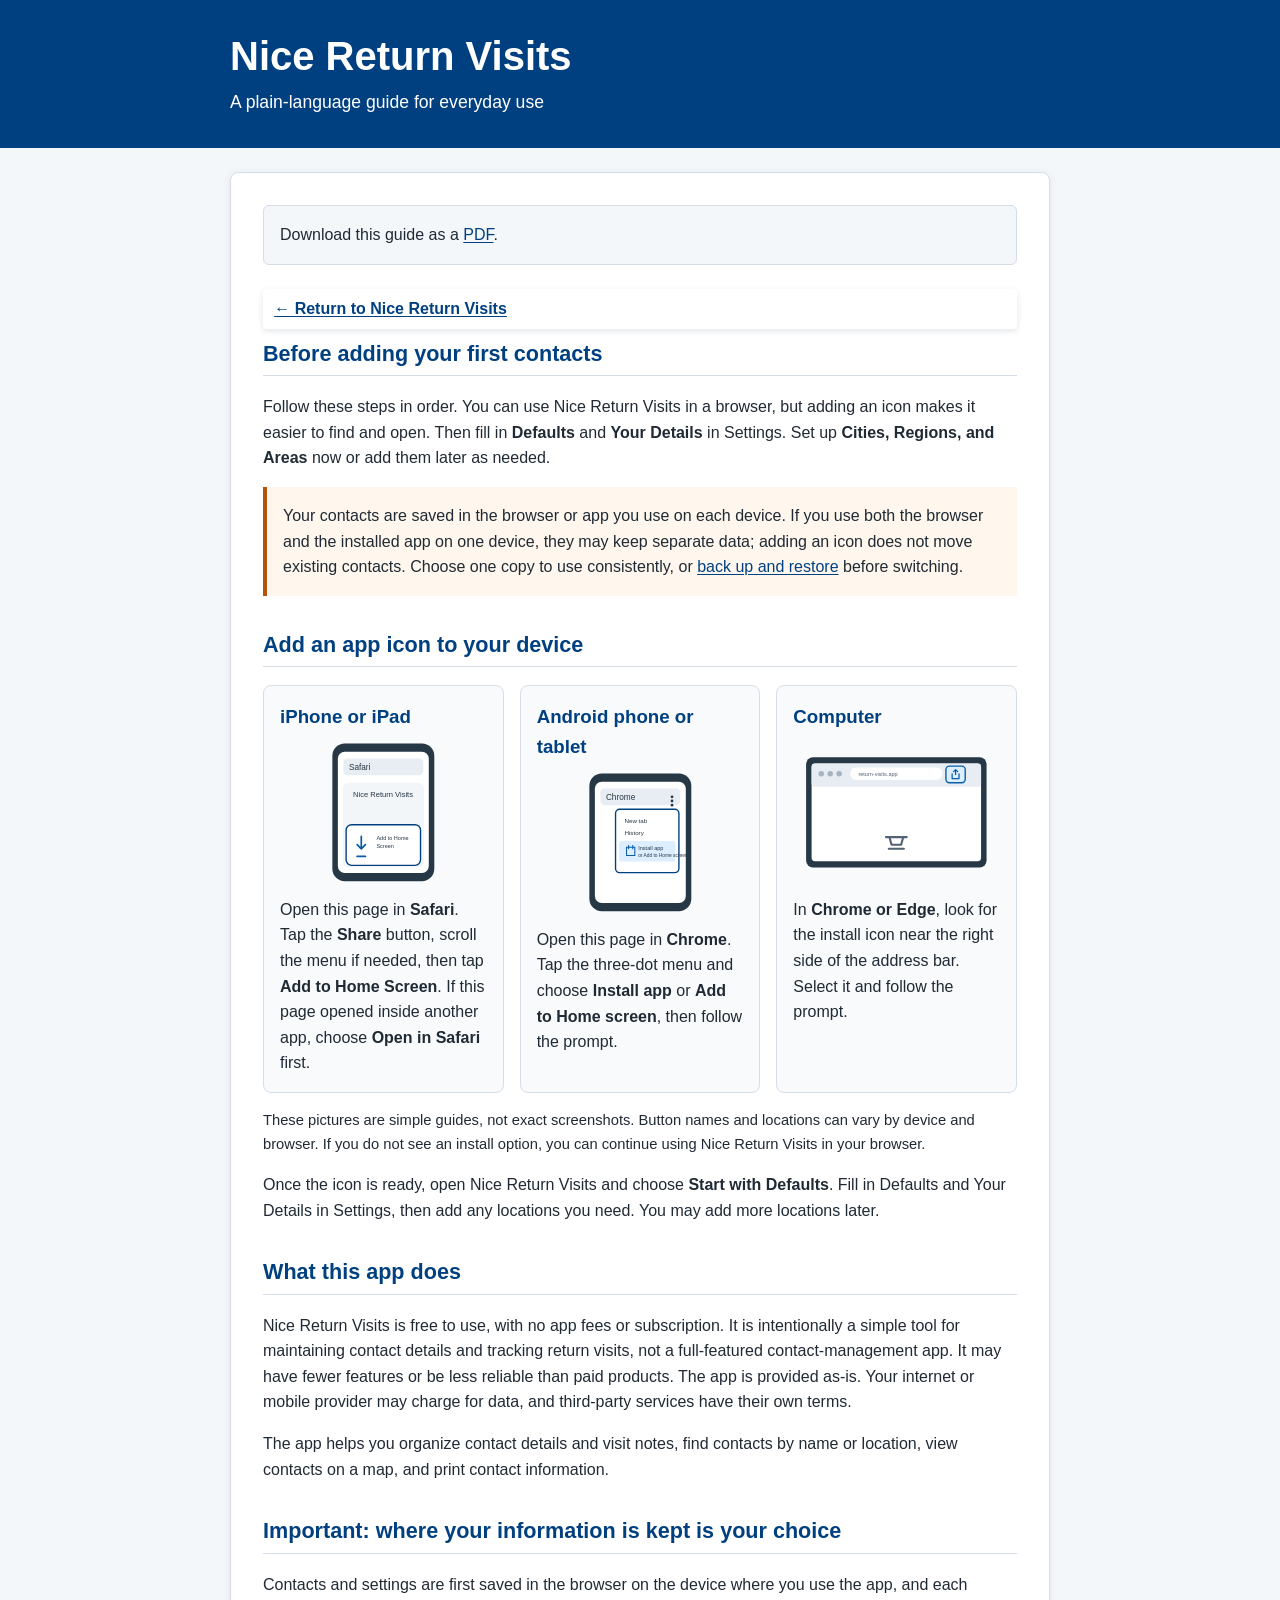
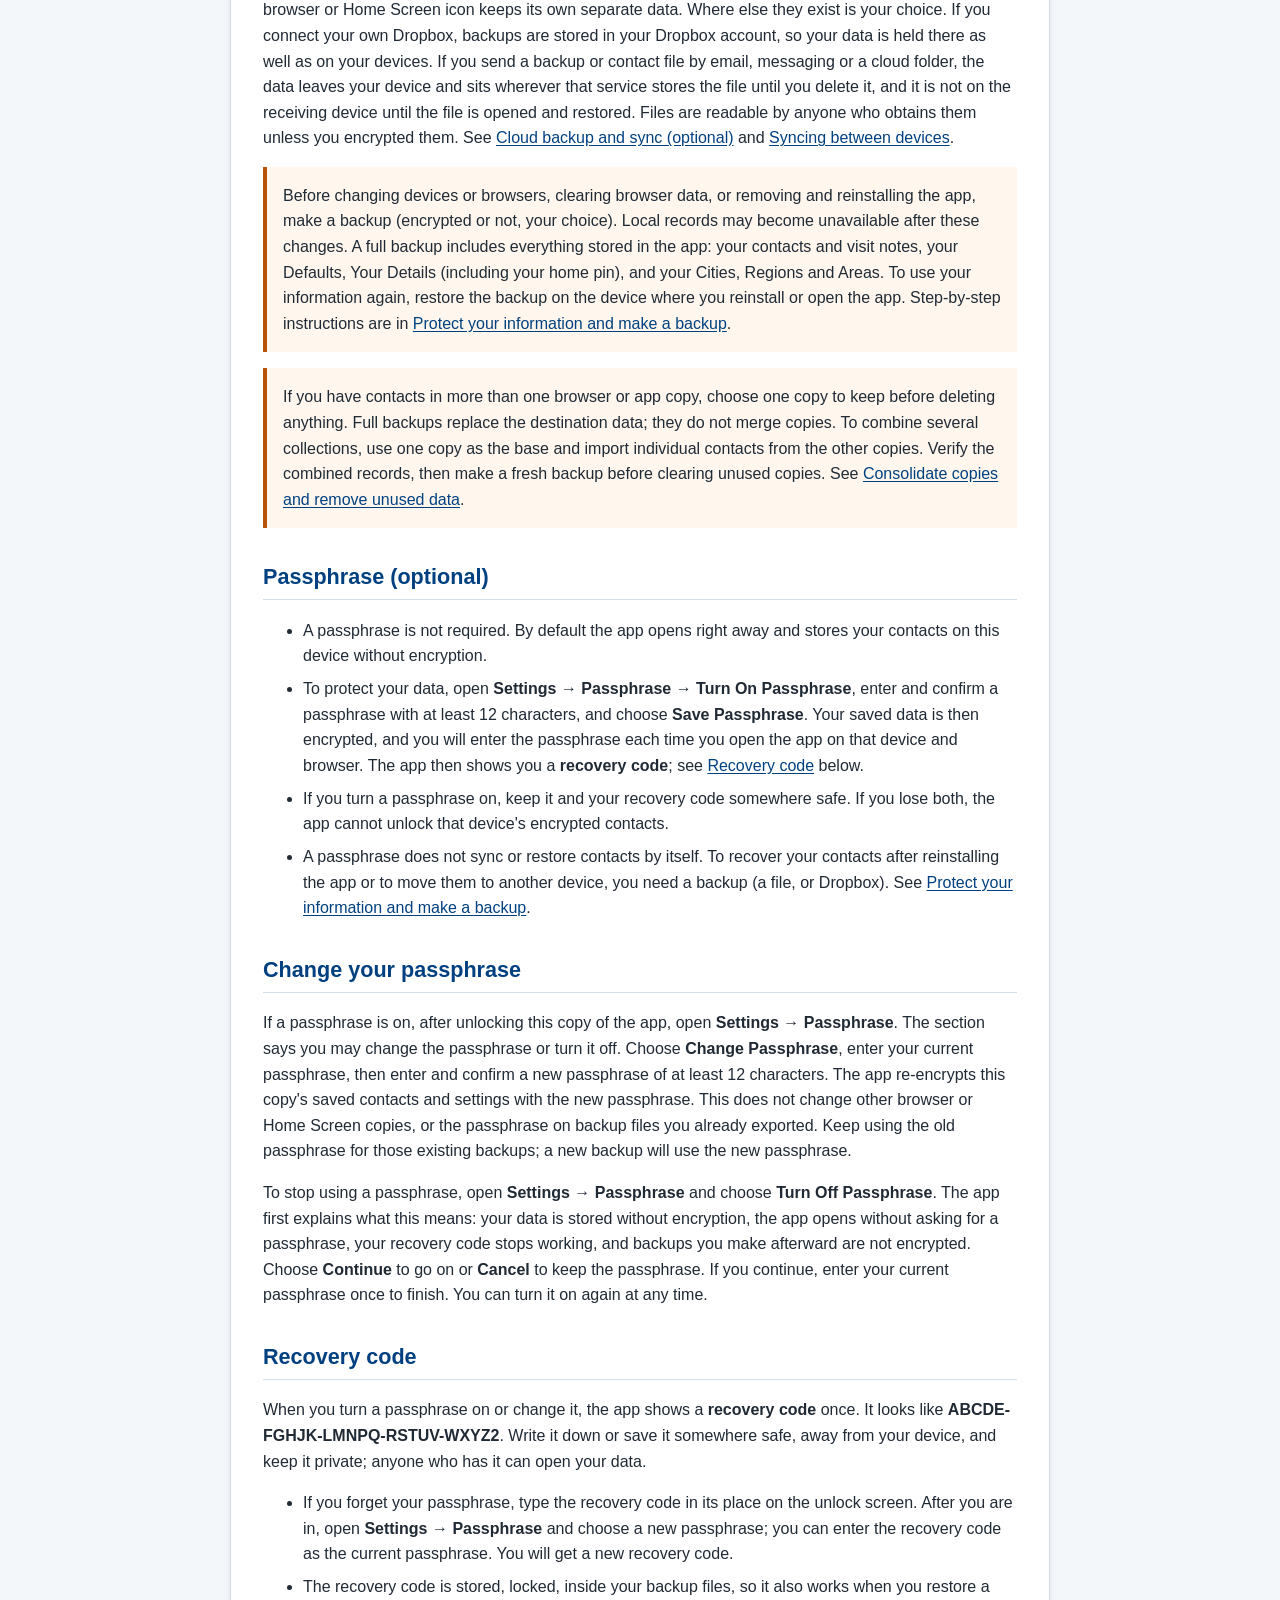
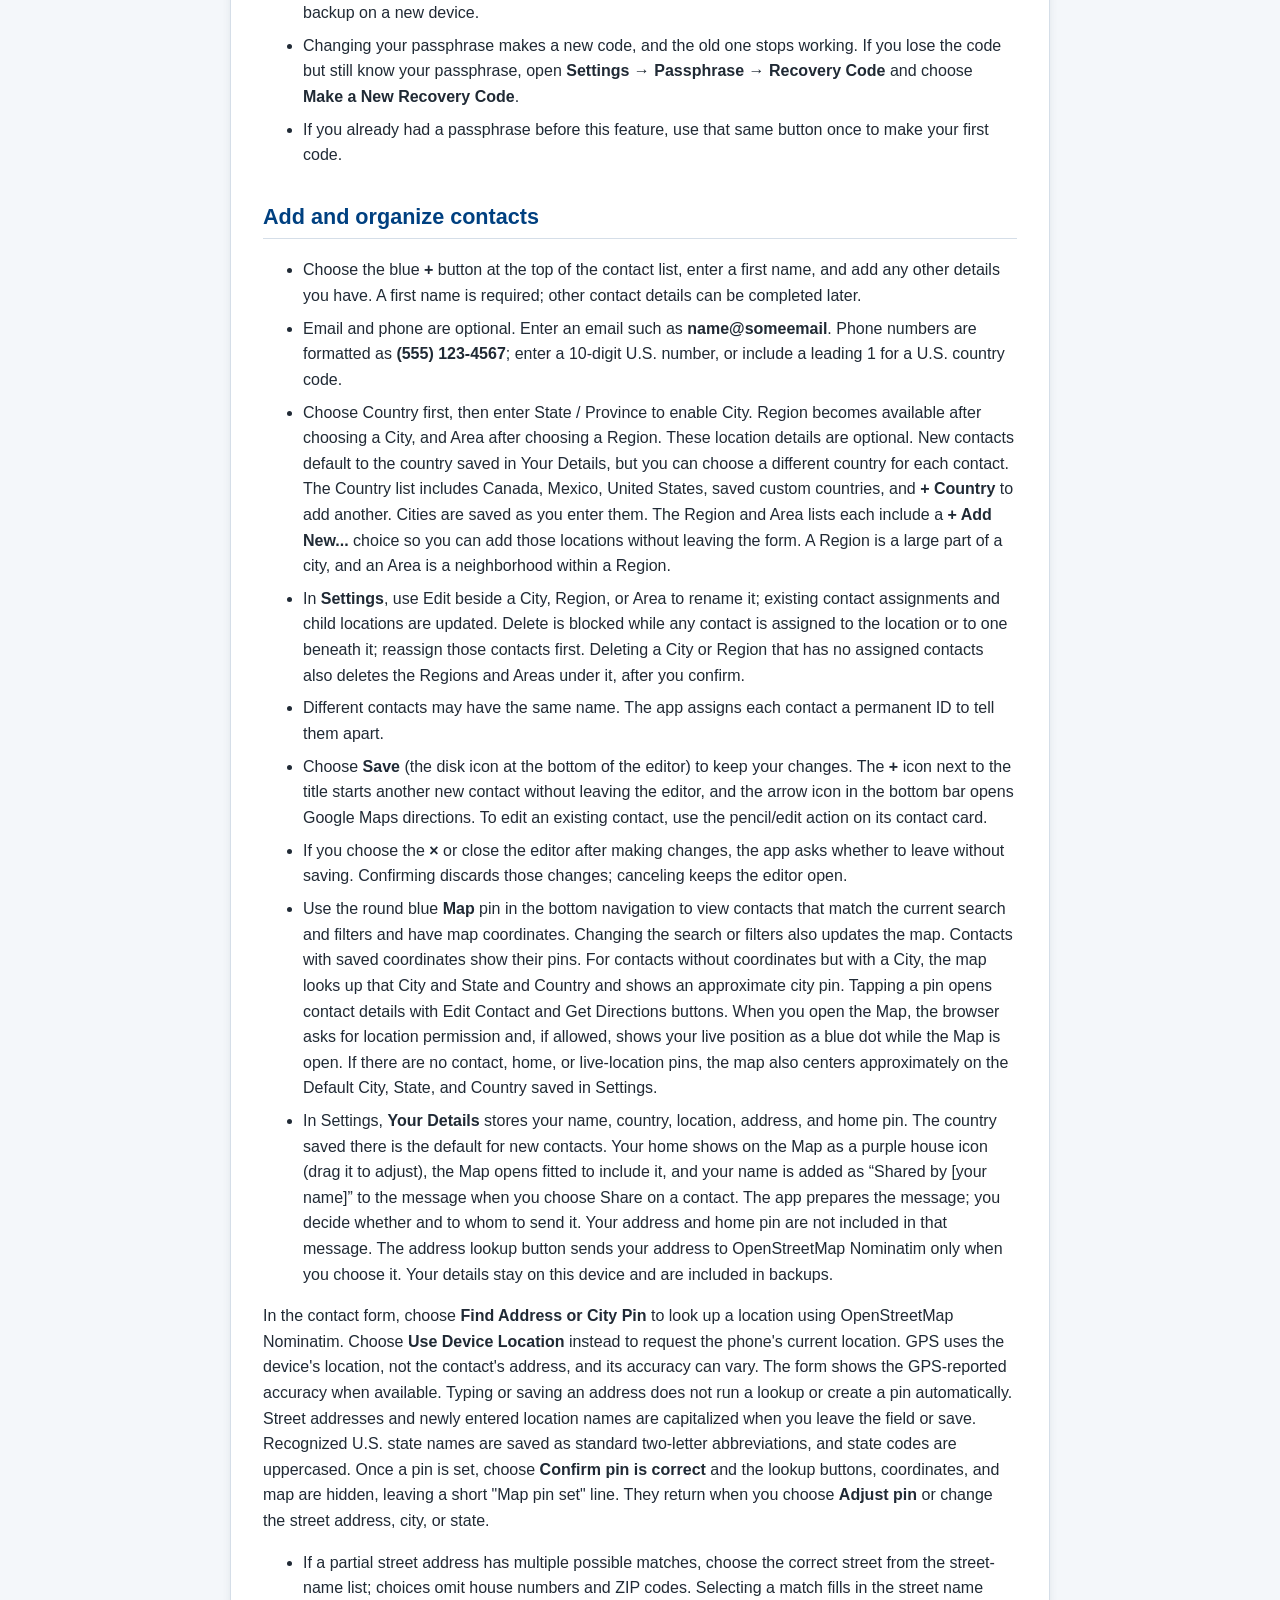
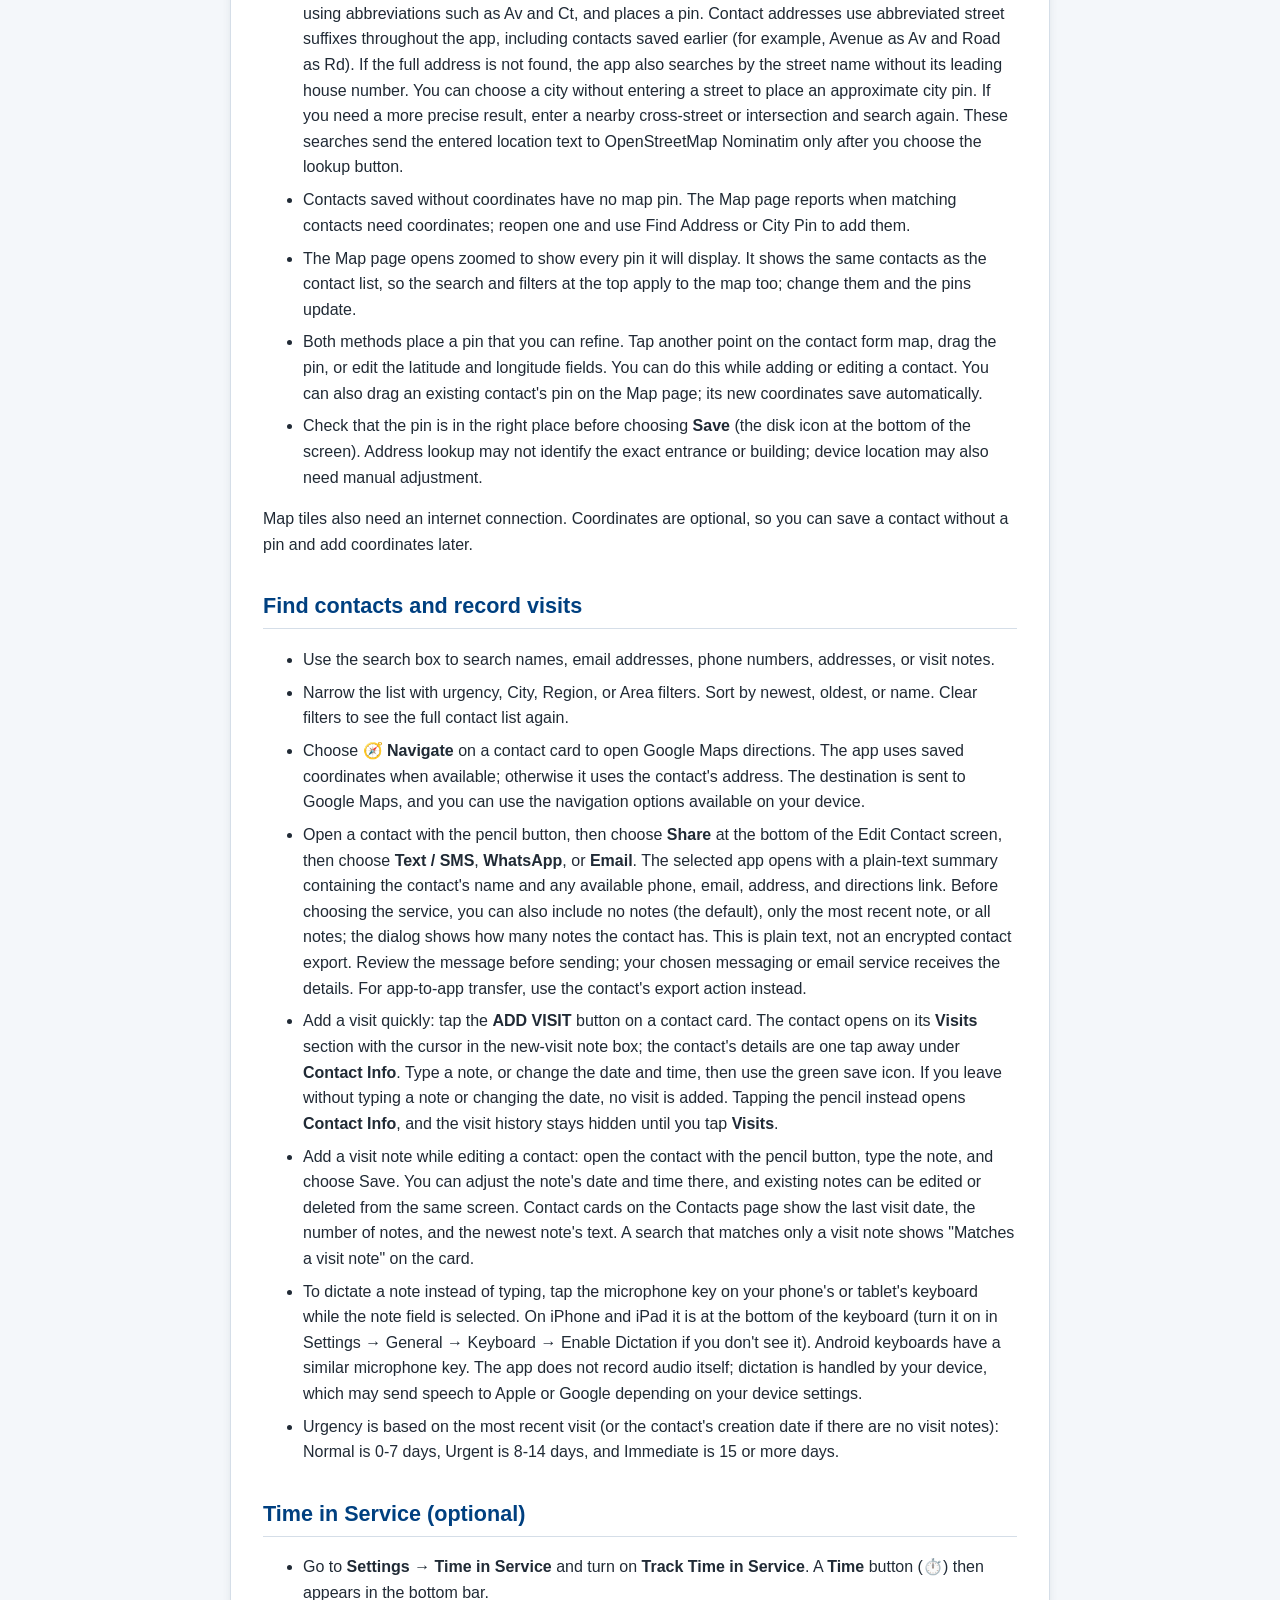
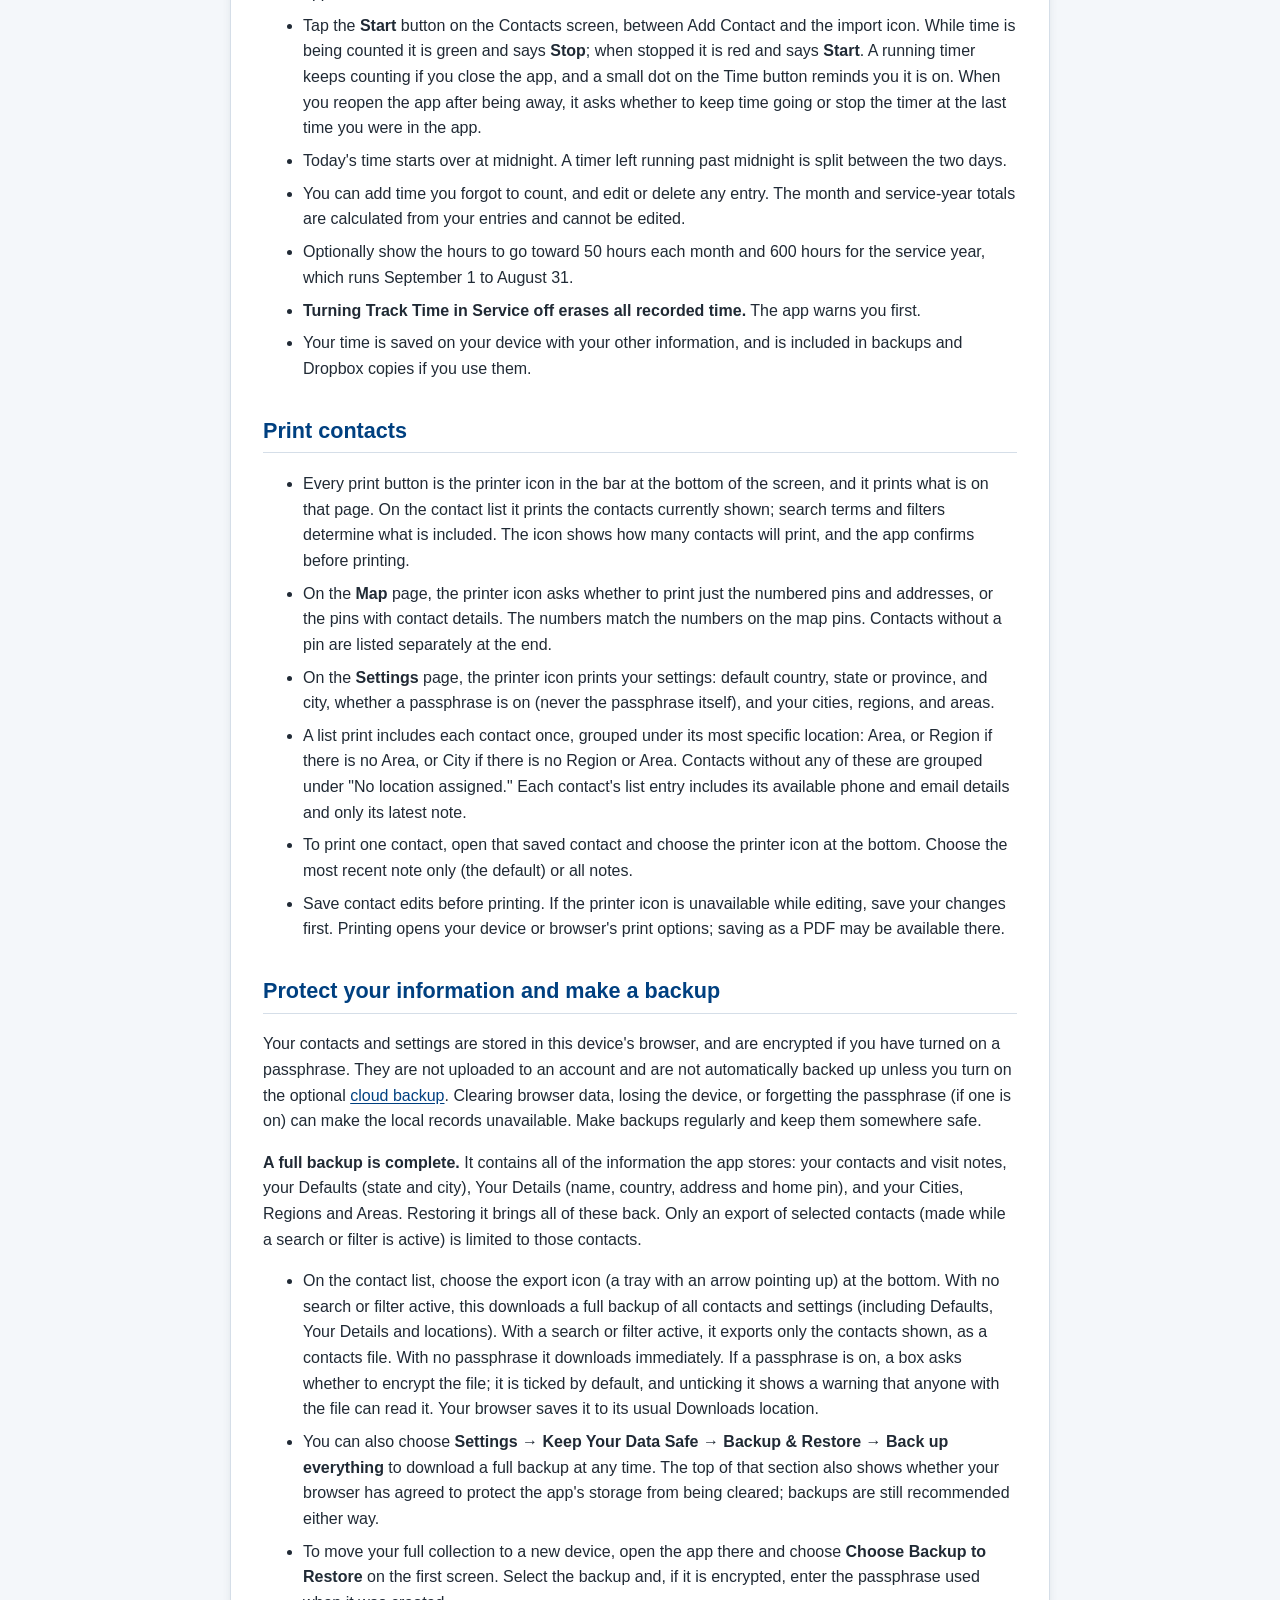
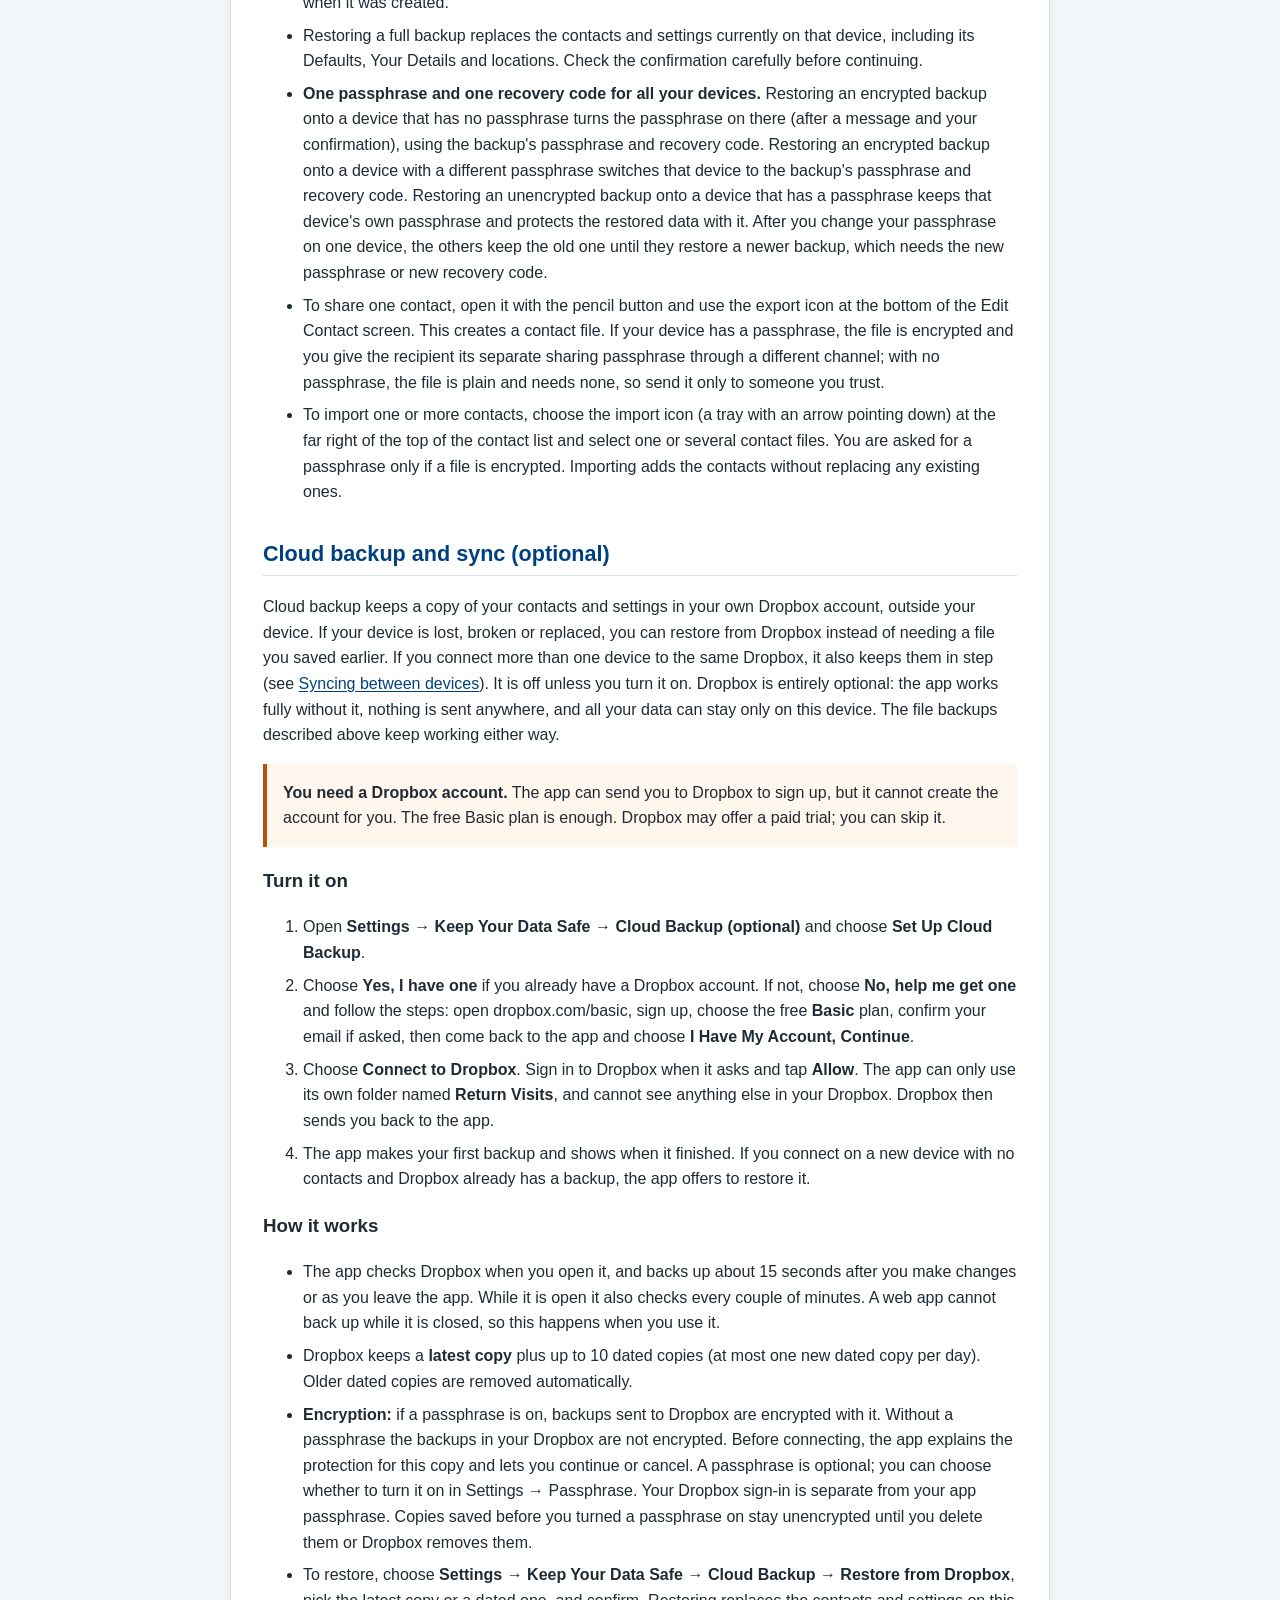
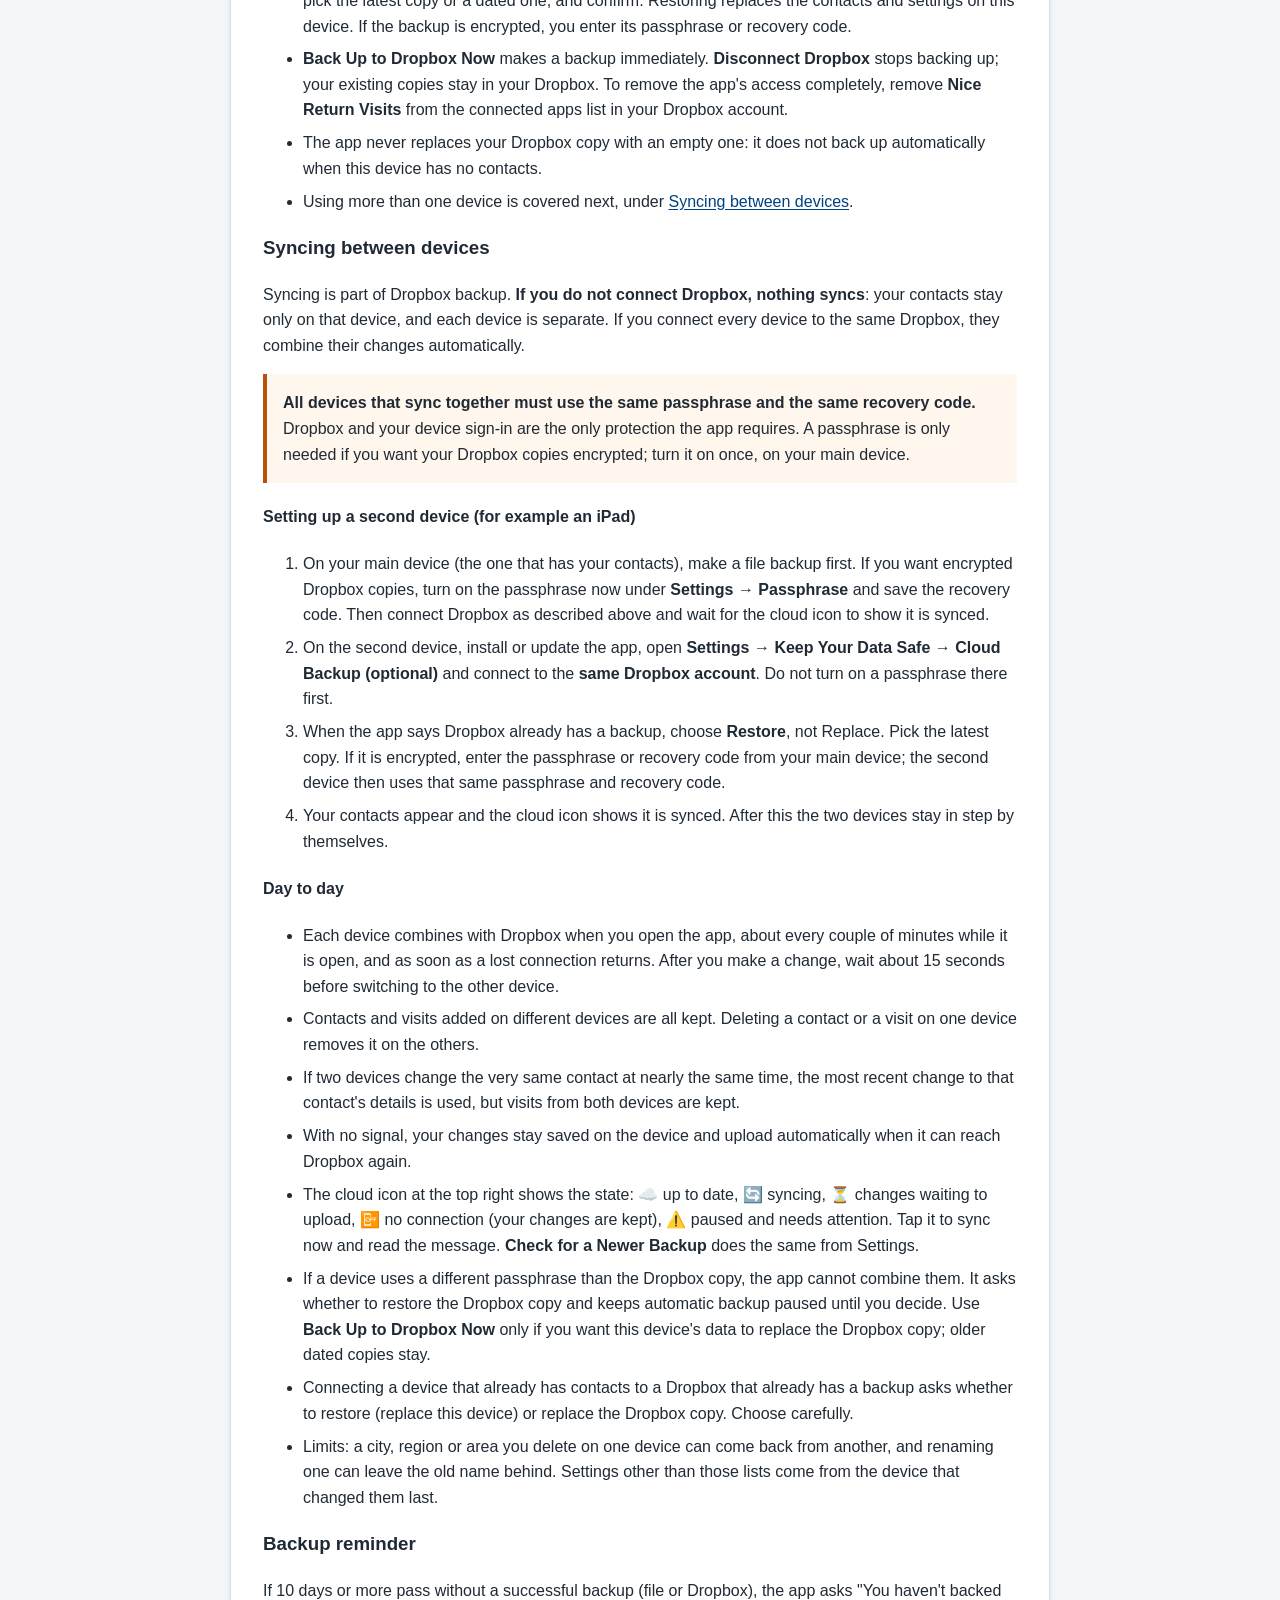
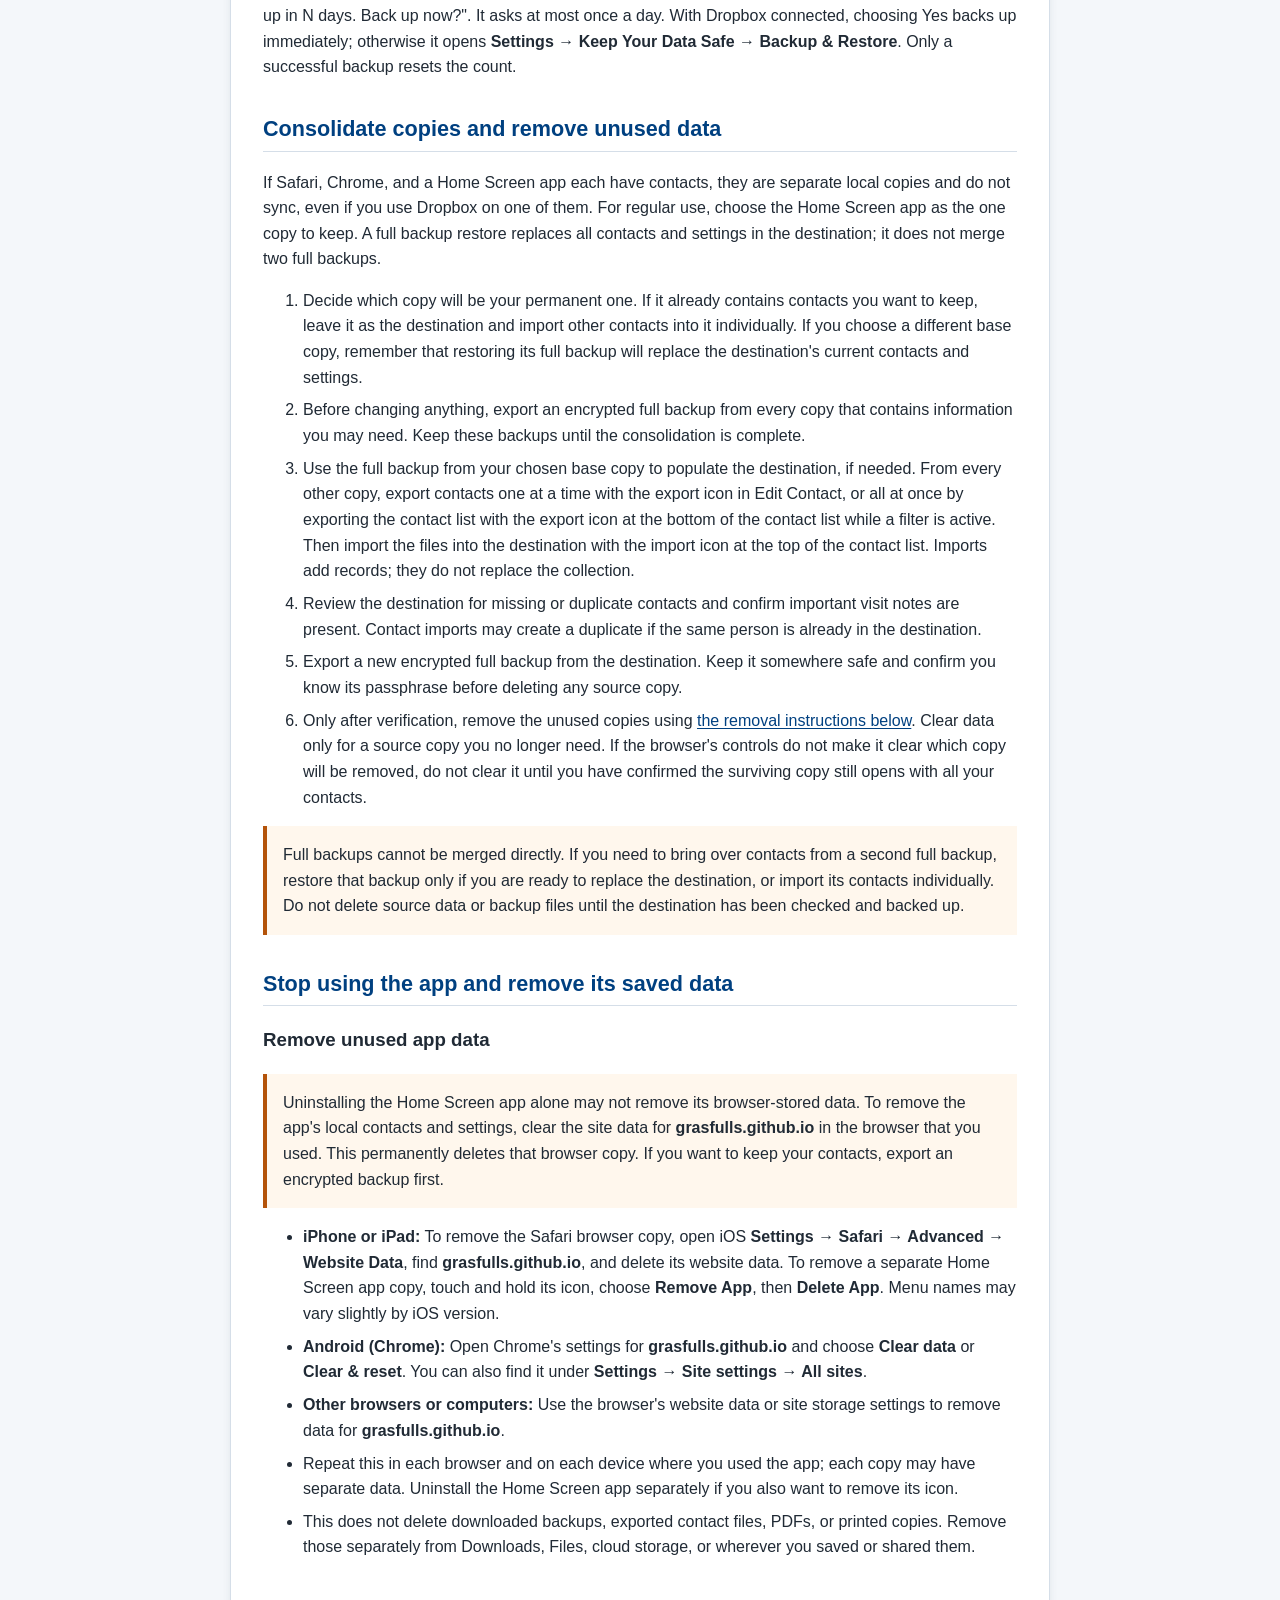
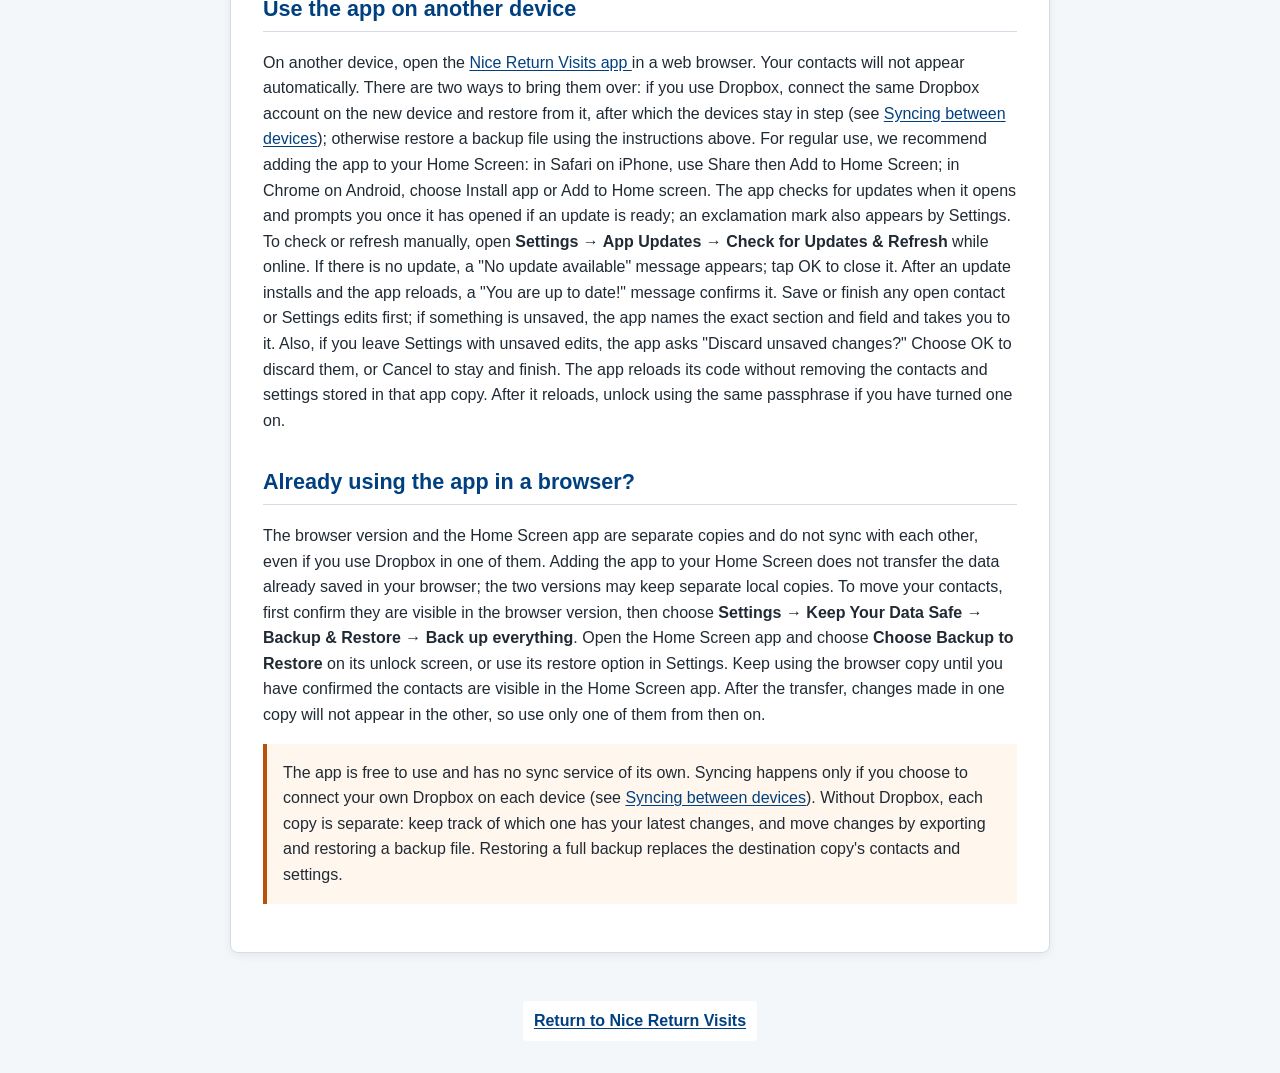
==== commit afe0c532: "Move timer button to Contacts and add reopen prompt Co-authored-by: Copilot <223556219+Copilot@users" ====
--- a/help.html
+++ b/help.html
@@ -660,10 +660,13 @@
           button (⏱️) then appears in the bottom bar.
         </li>
         <li>
-          Tap the big button to start counting. It is green when the timer is
-          off and red while time is being counted. Tap it again to stop. A
-          running timer keeps counting if you close the app, and a small dot
-          on the Time button reminds you it is on.
+          Tap the <strong>Start</strong> button on the Contacts screen, between
+          Add Contact and the import icon. While time is being counted it is
+          green and says <strong>Stop</strong>; when stopped it is red and says
+          <strong>Start</strong>. A running timer keeps counting if you close
+          the app, and a small dot on the Time button reminds you it is on.
+          When you reopen the app after being away, it asks whether to keep
+          time going or stop the timer at the last time you were in the app.
         </li>
         <li>
           Today's time starts over at midnight. A timer left running past
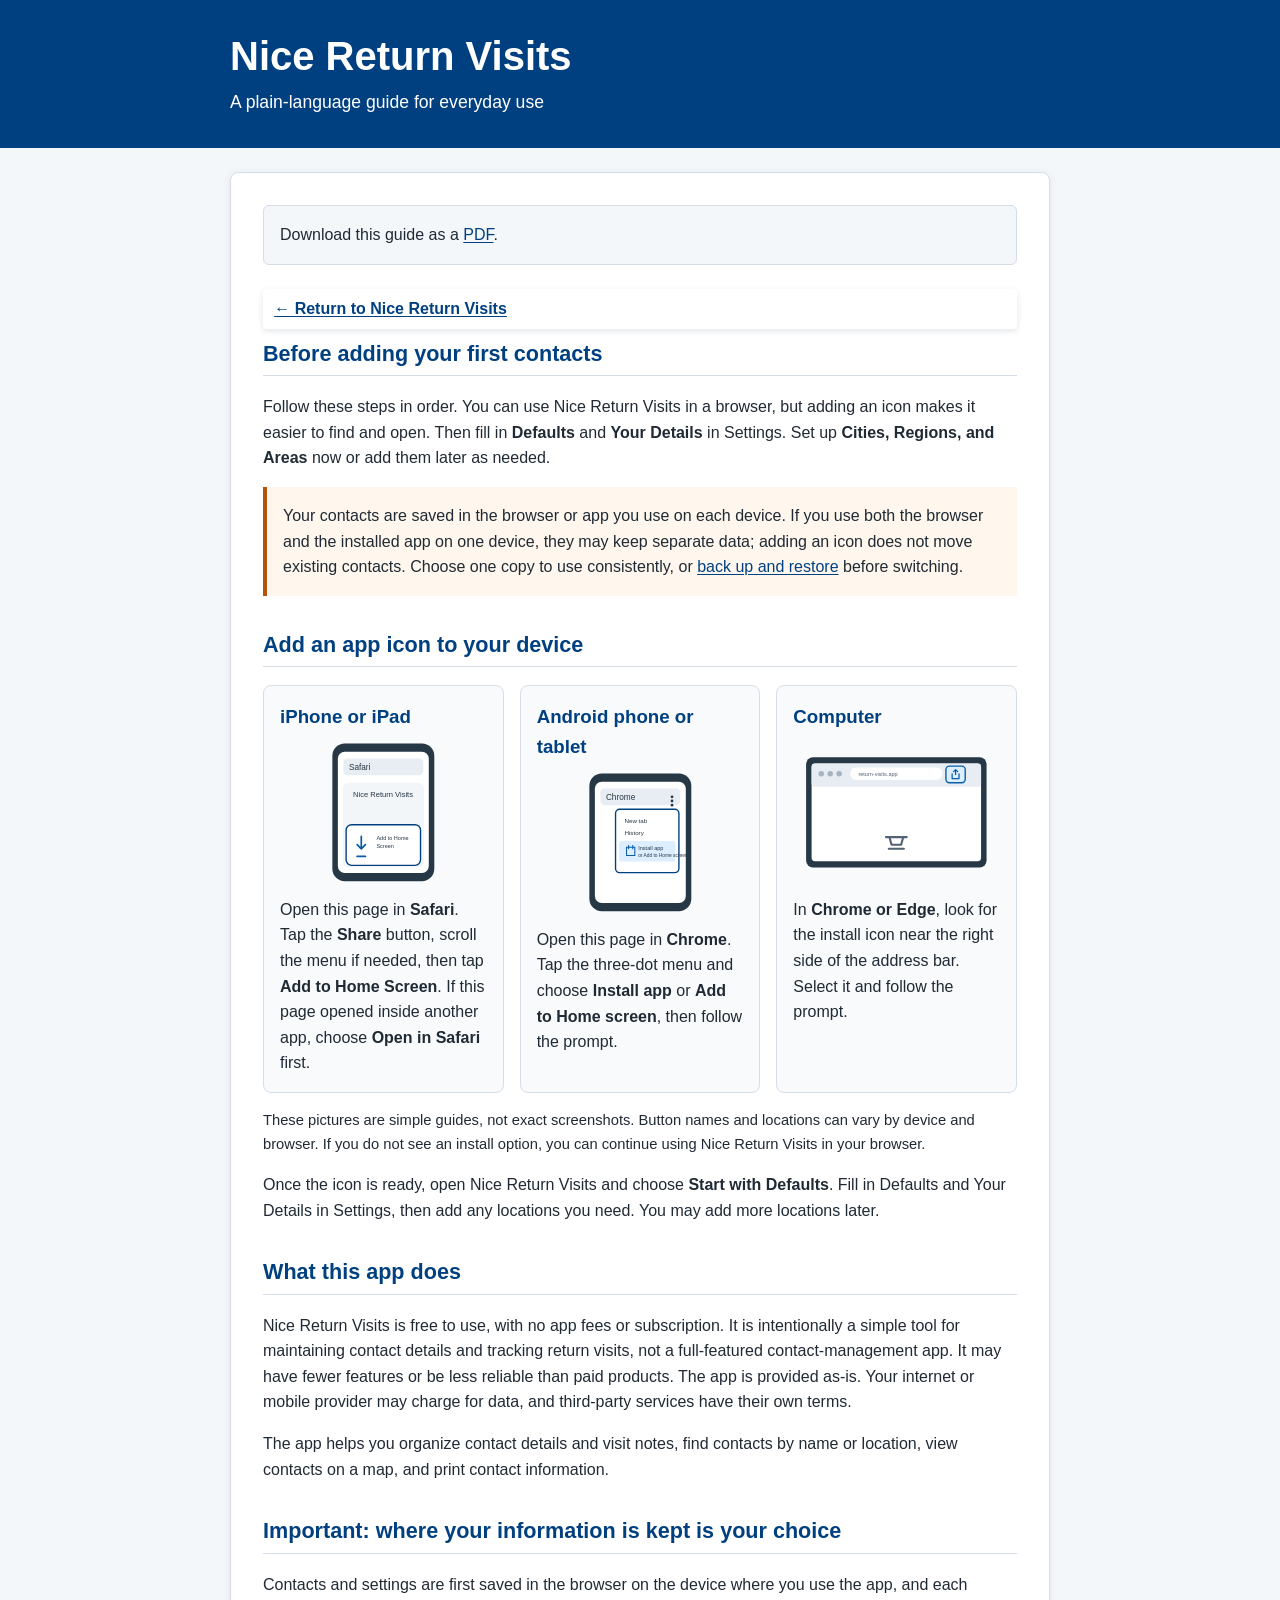
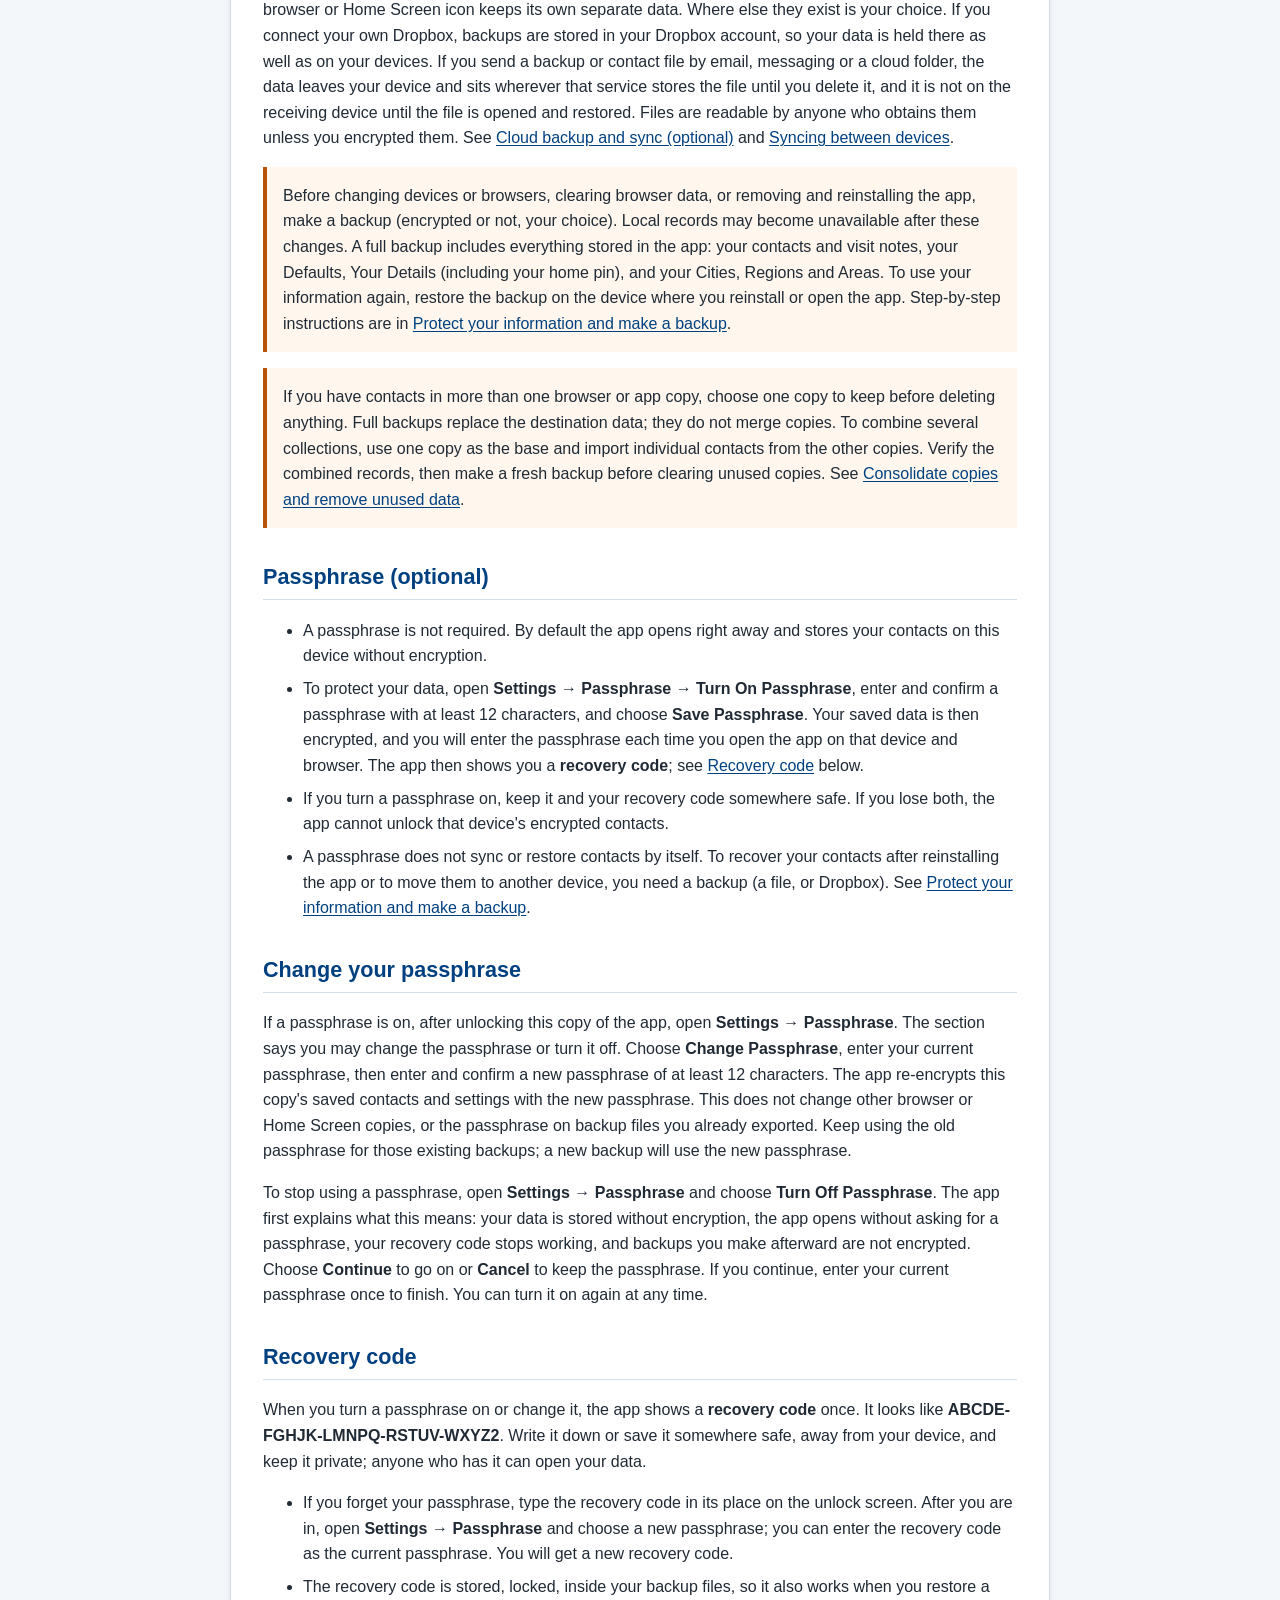
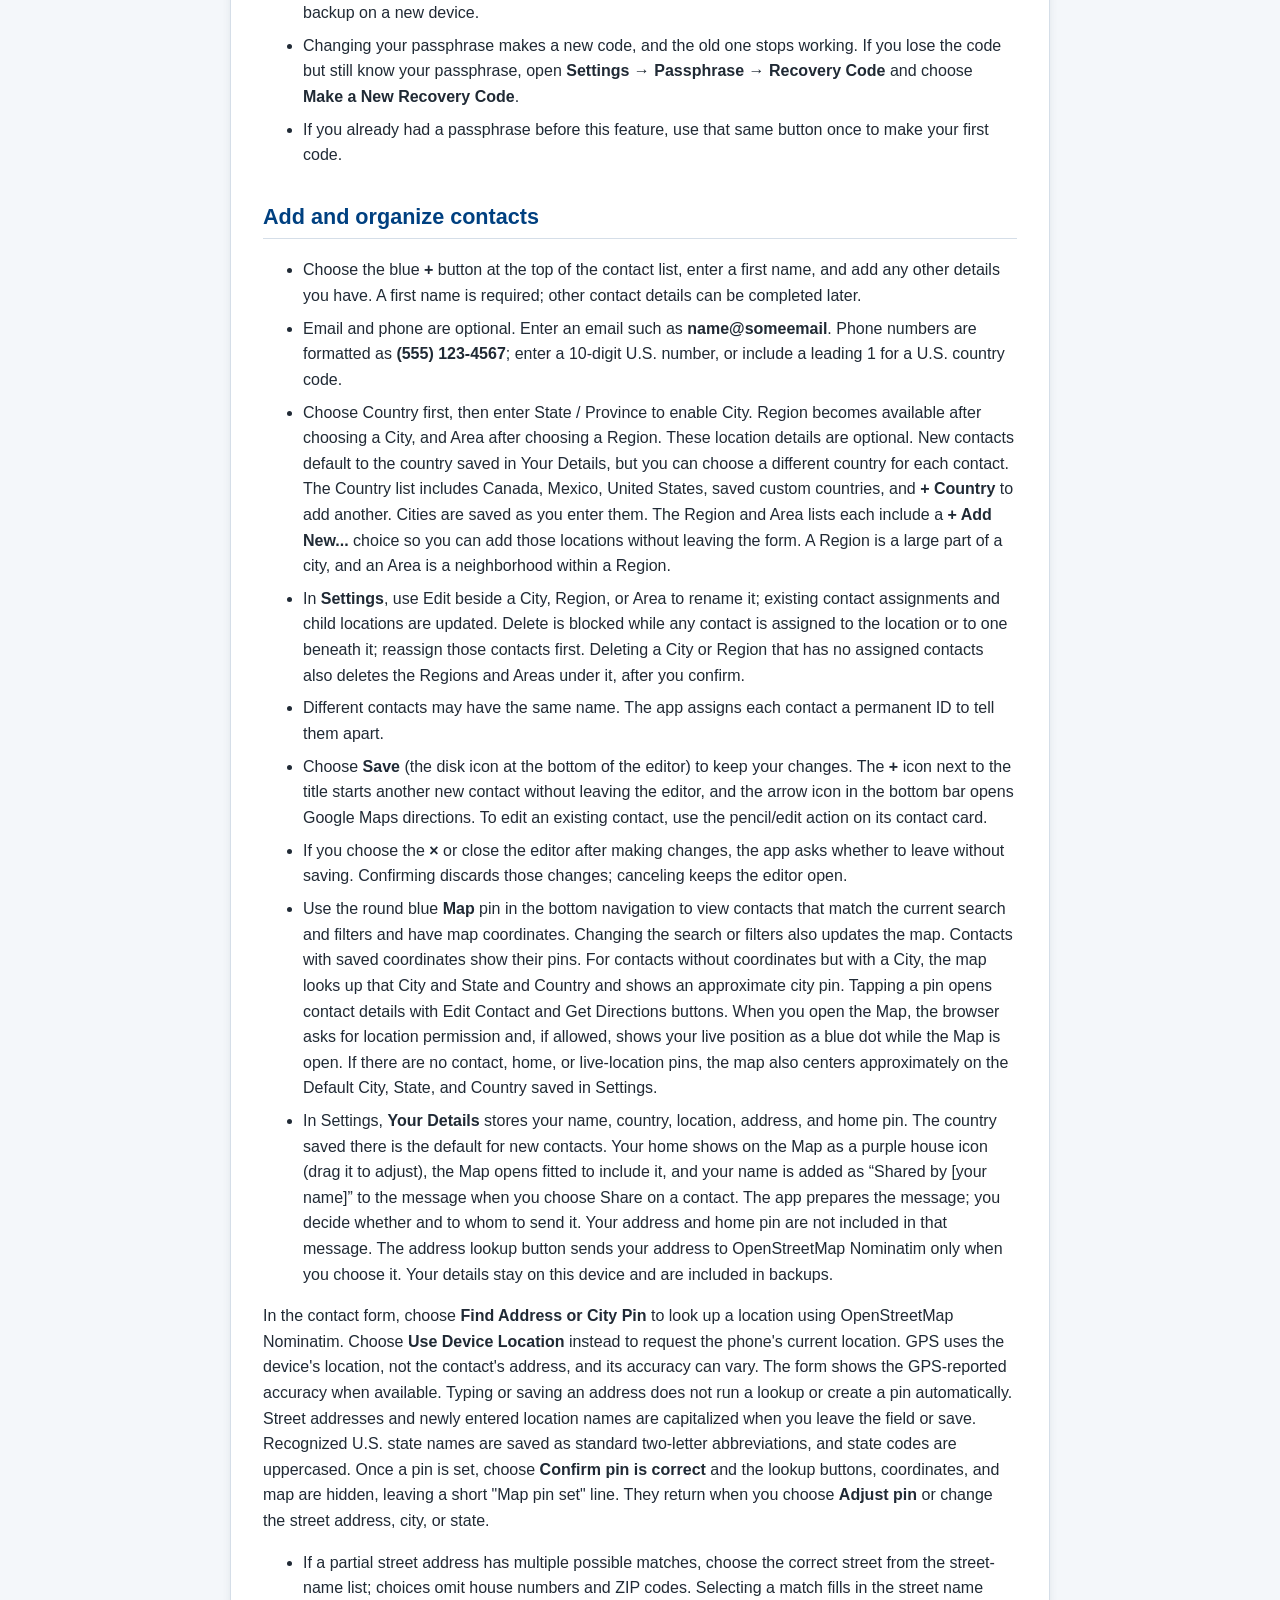
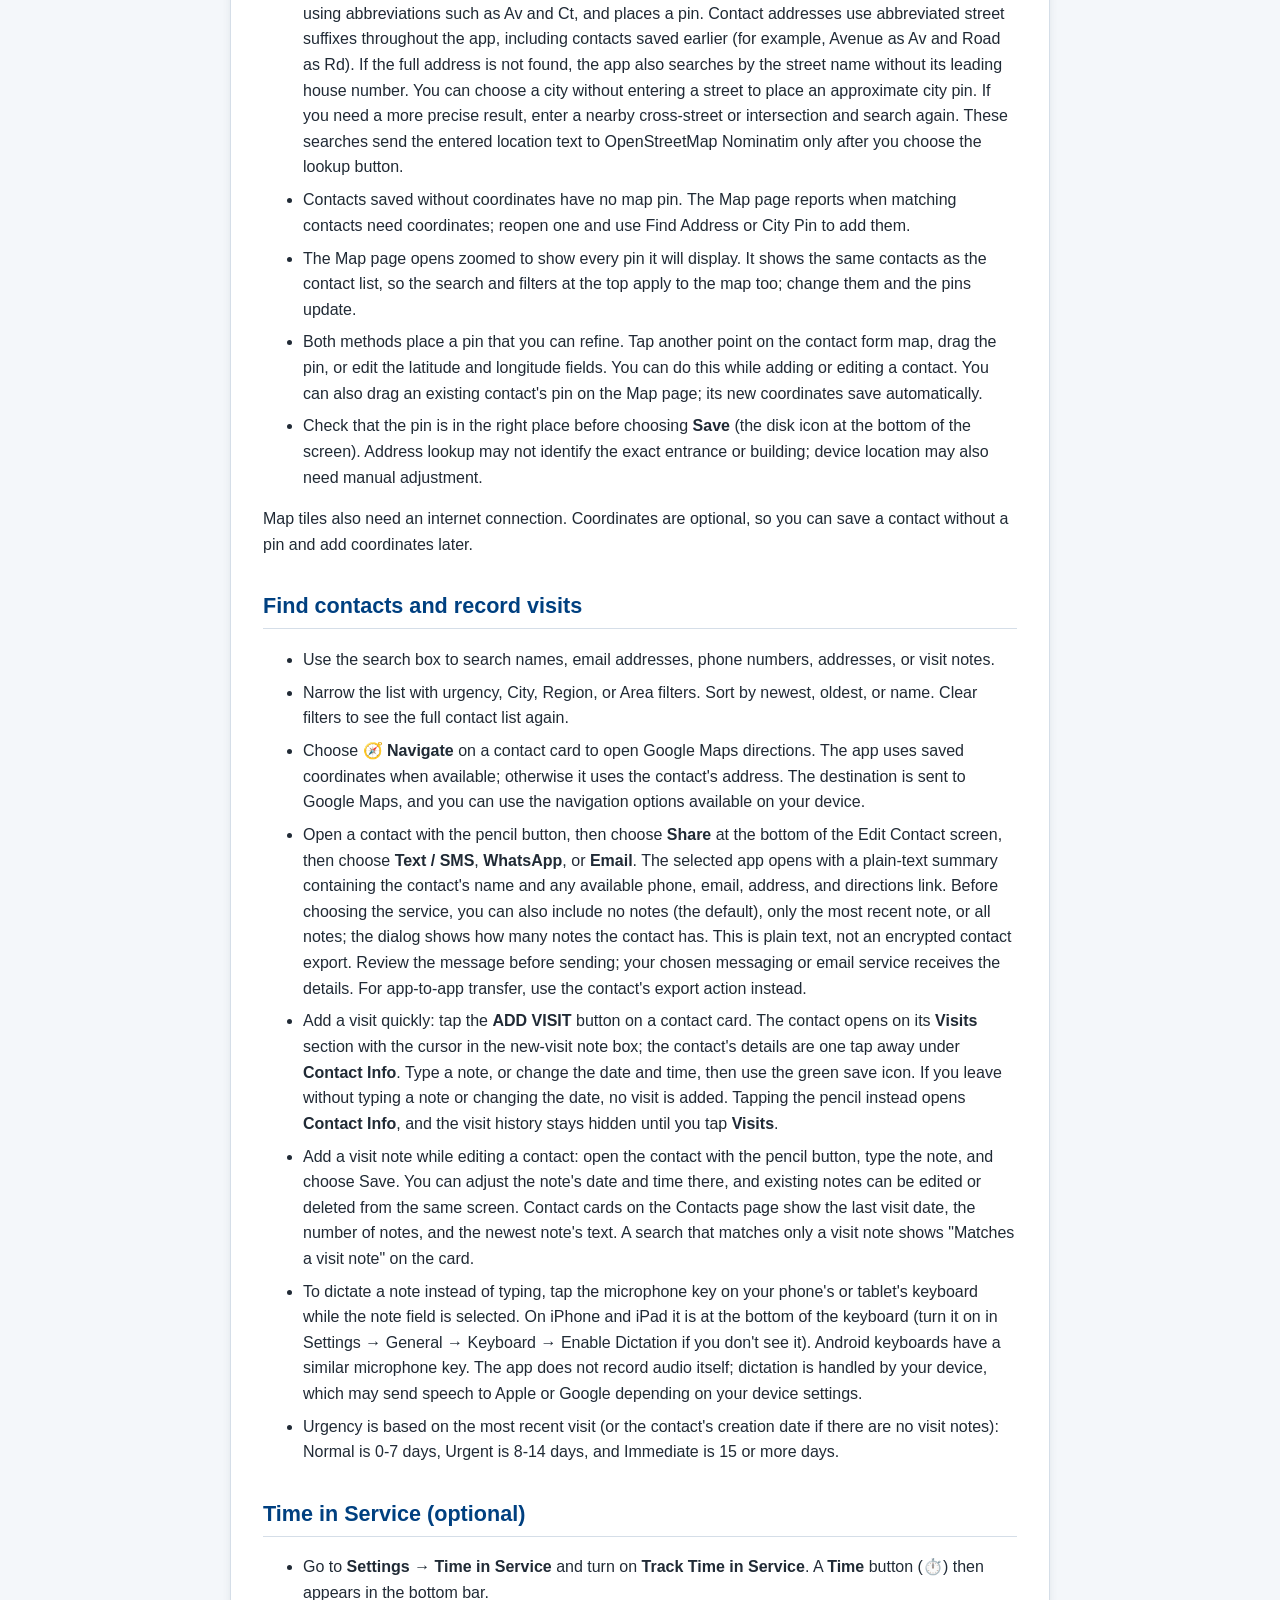
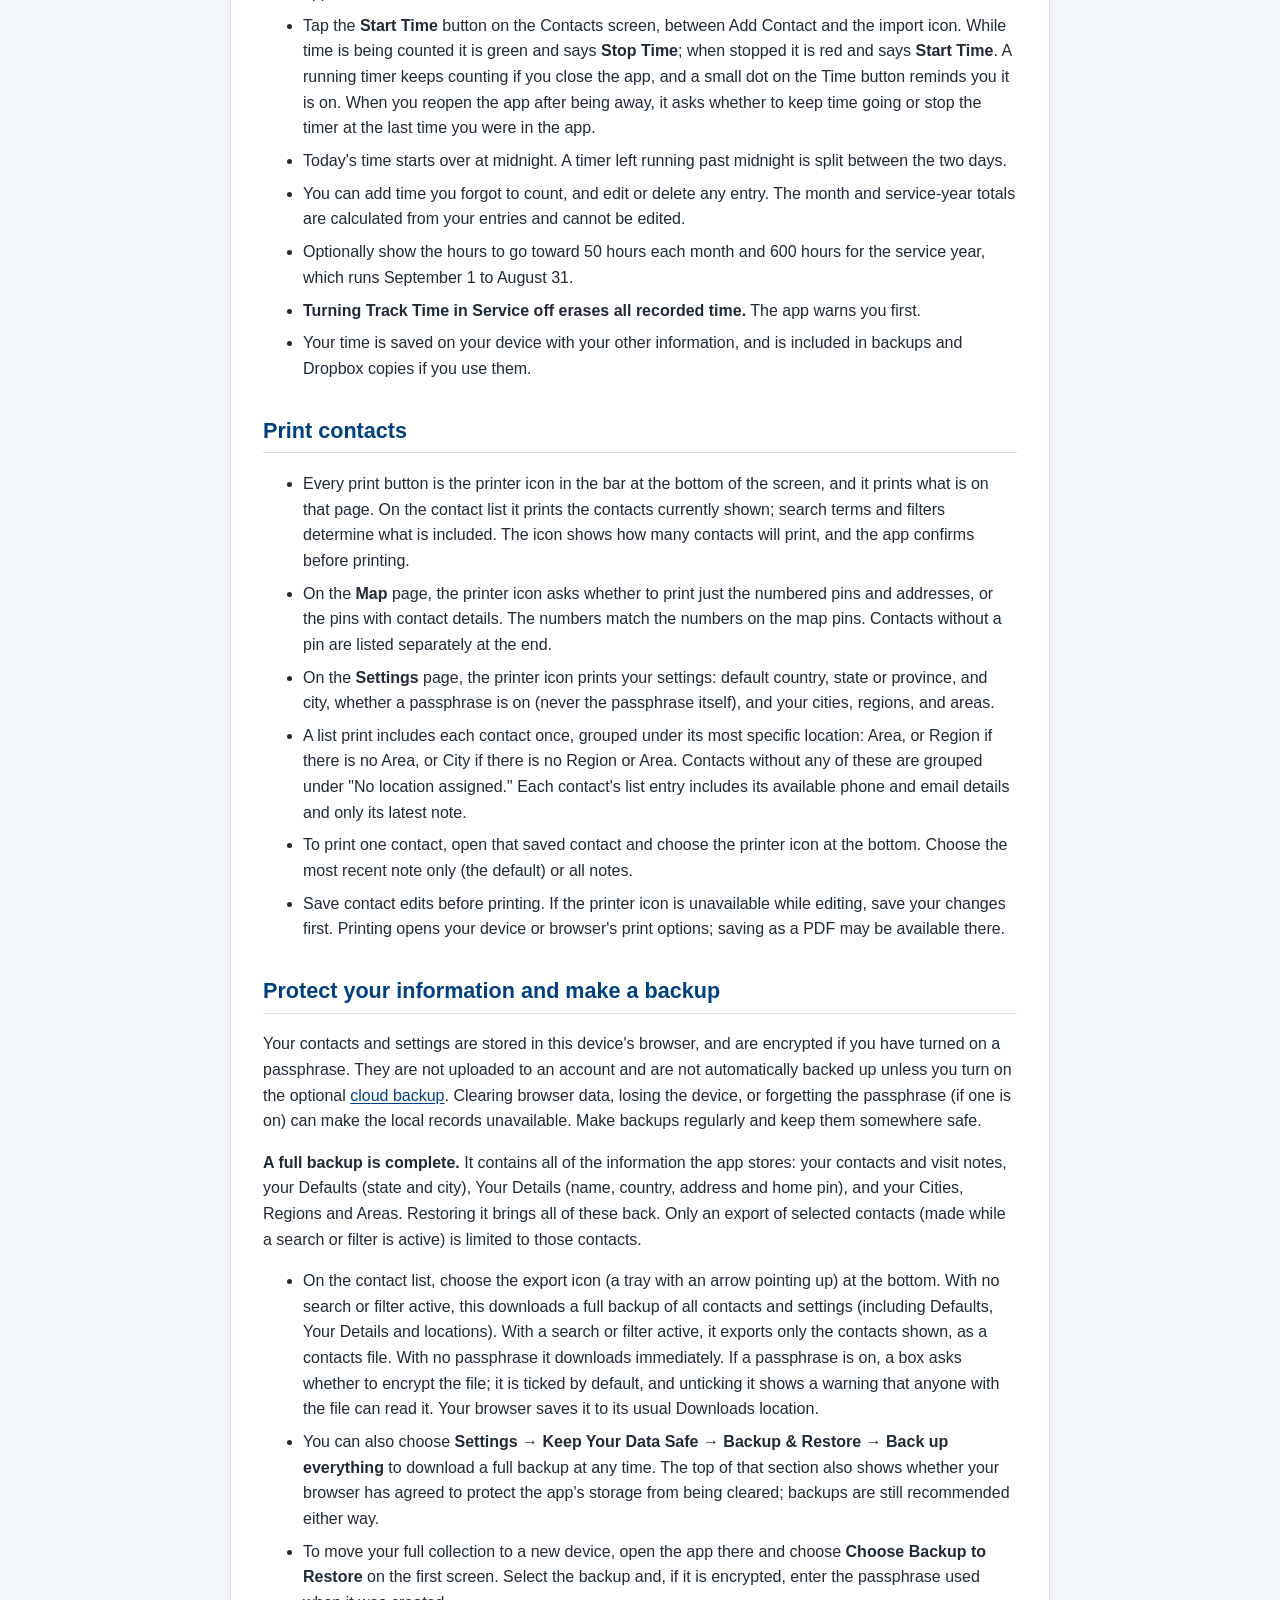
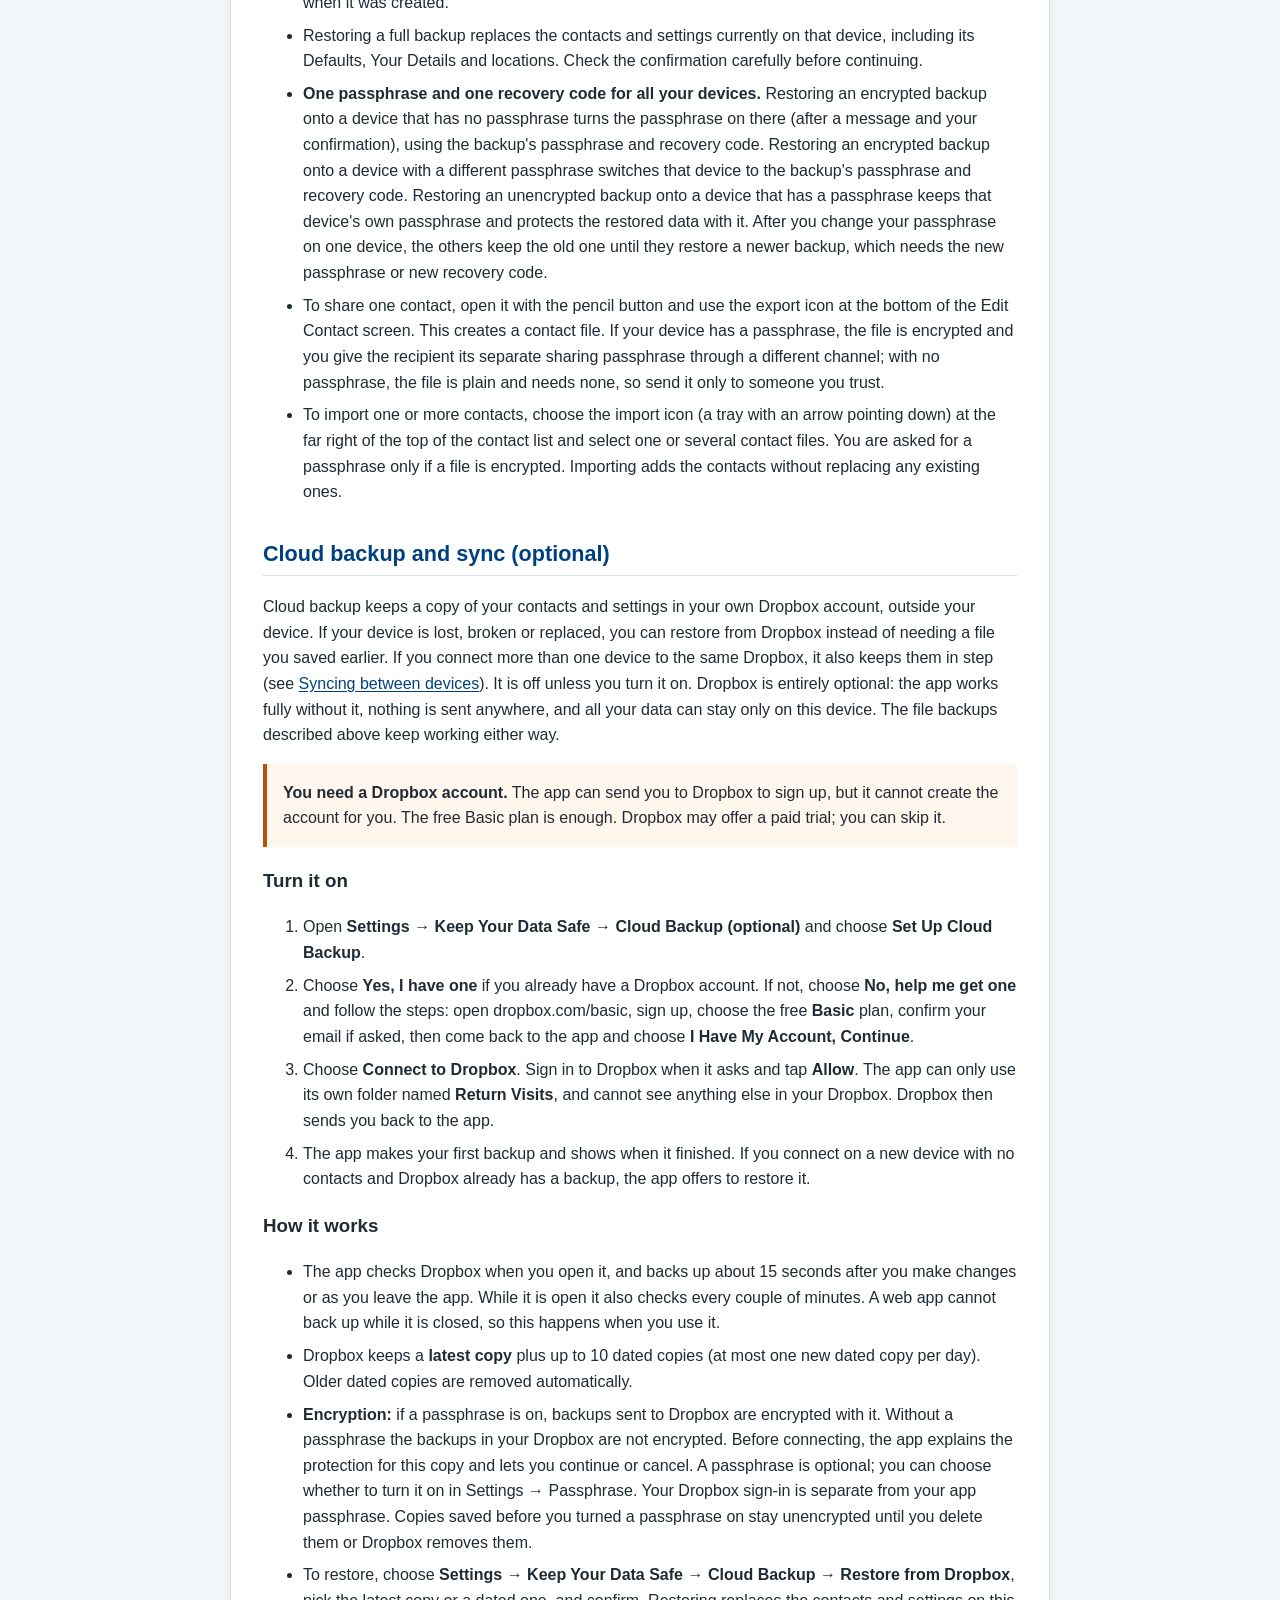
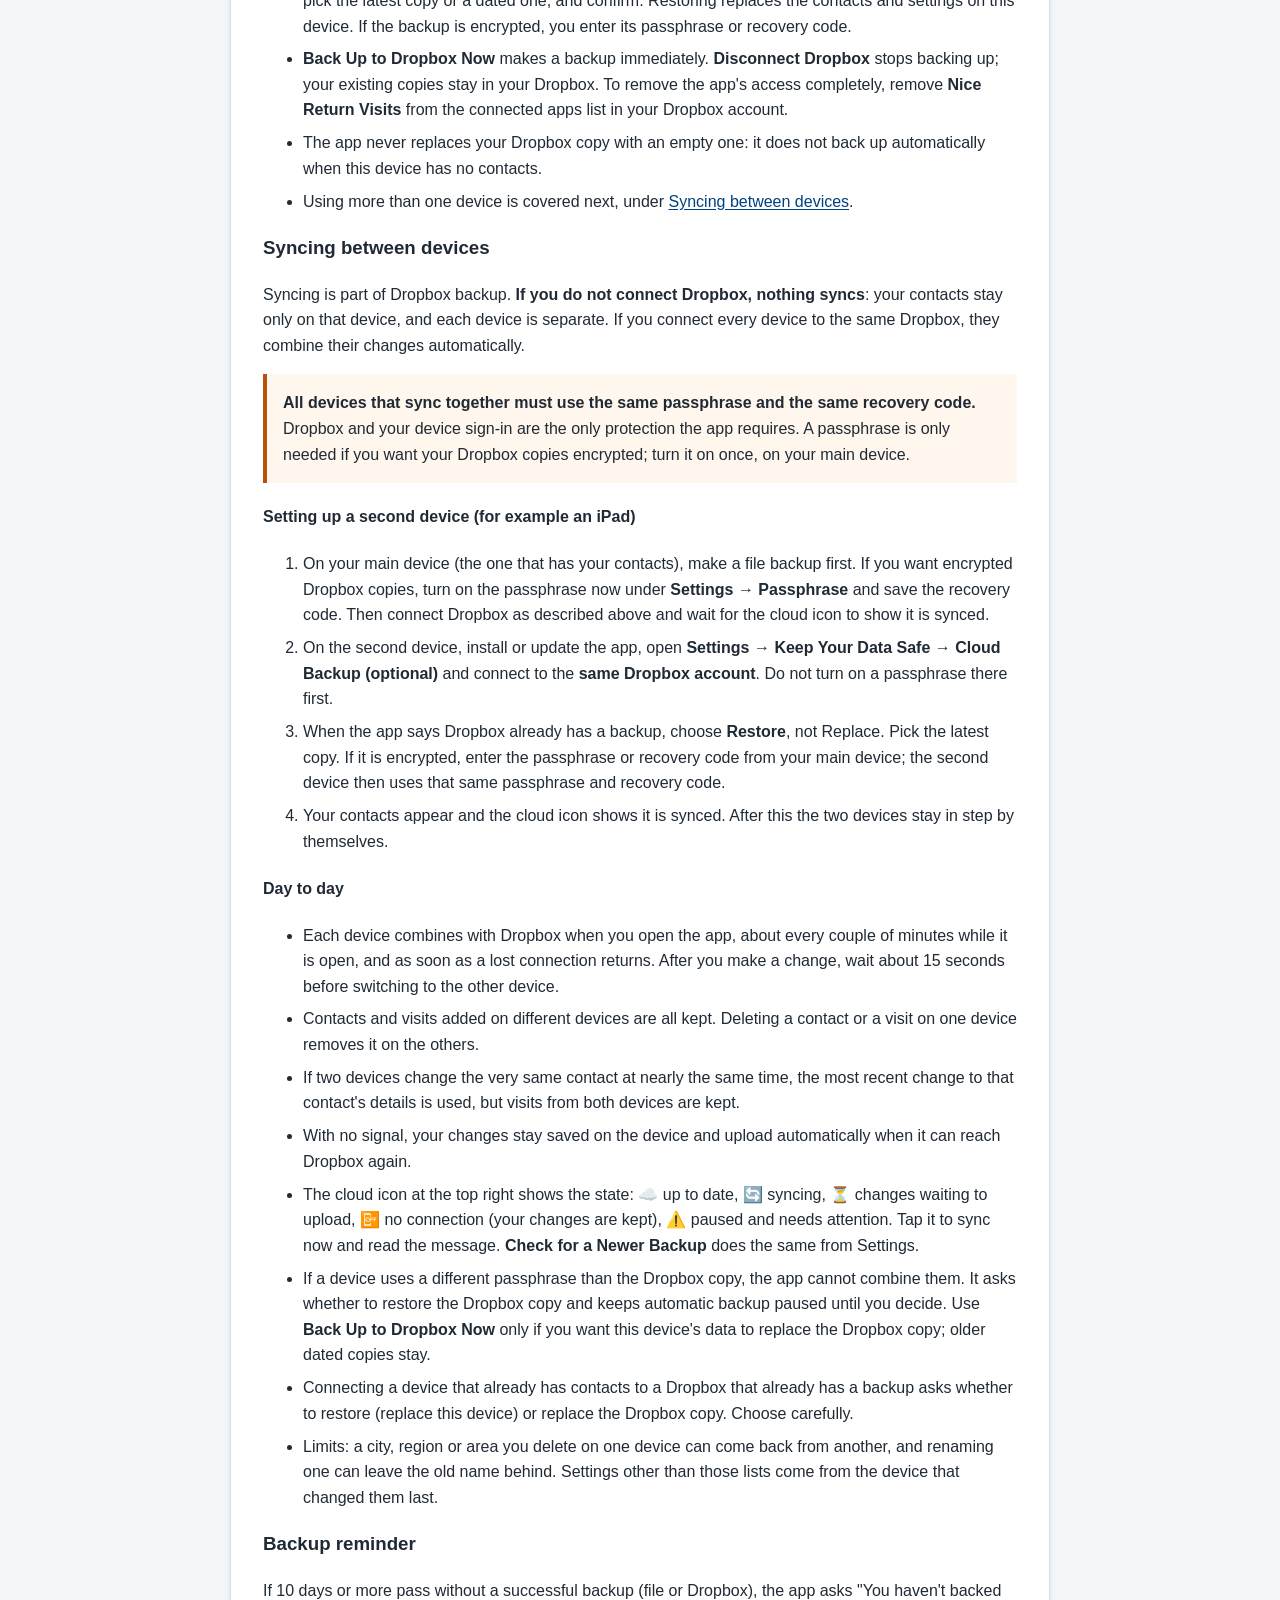
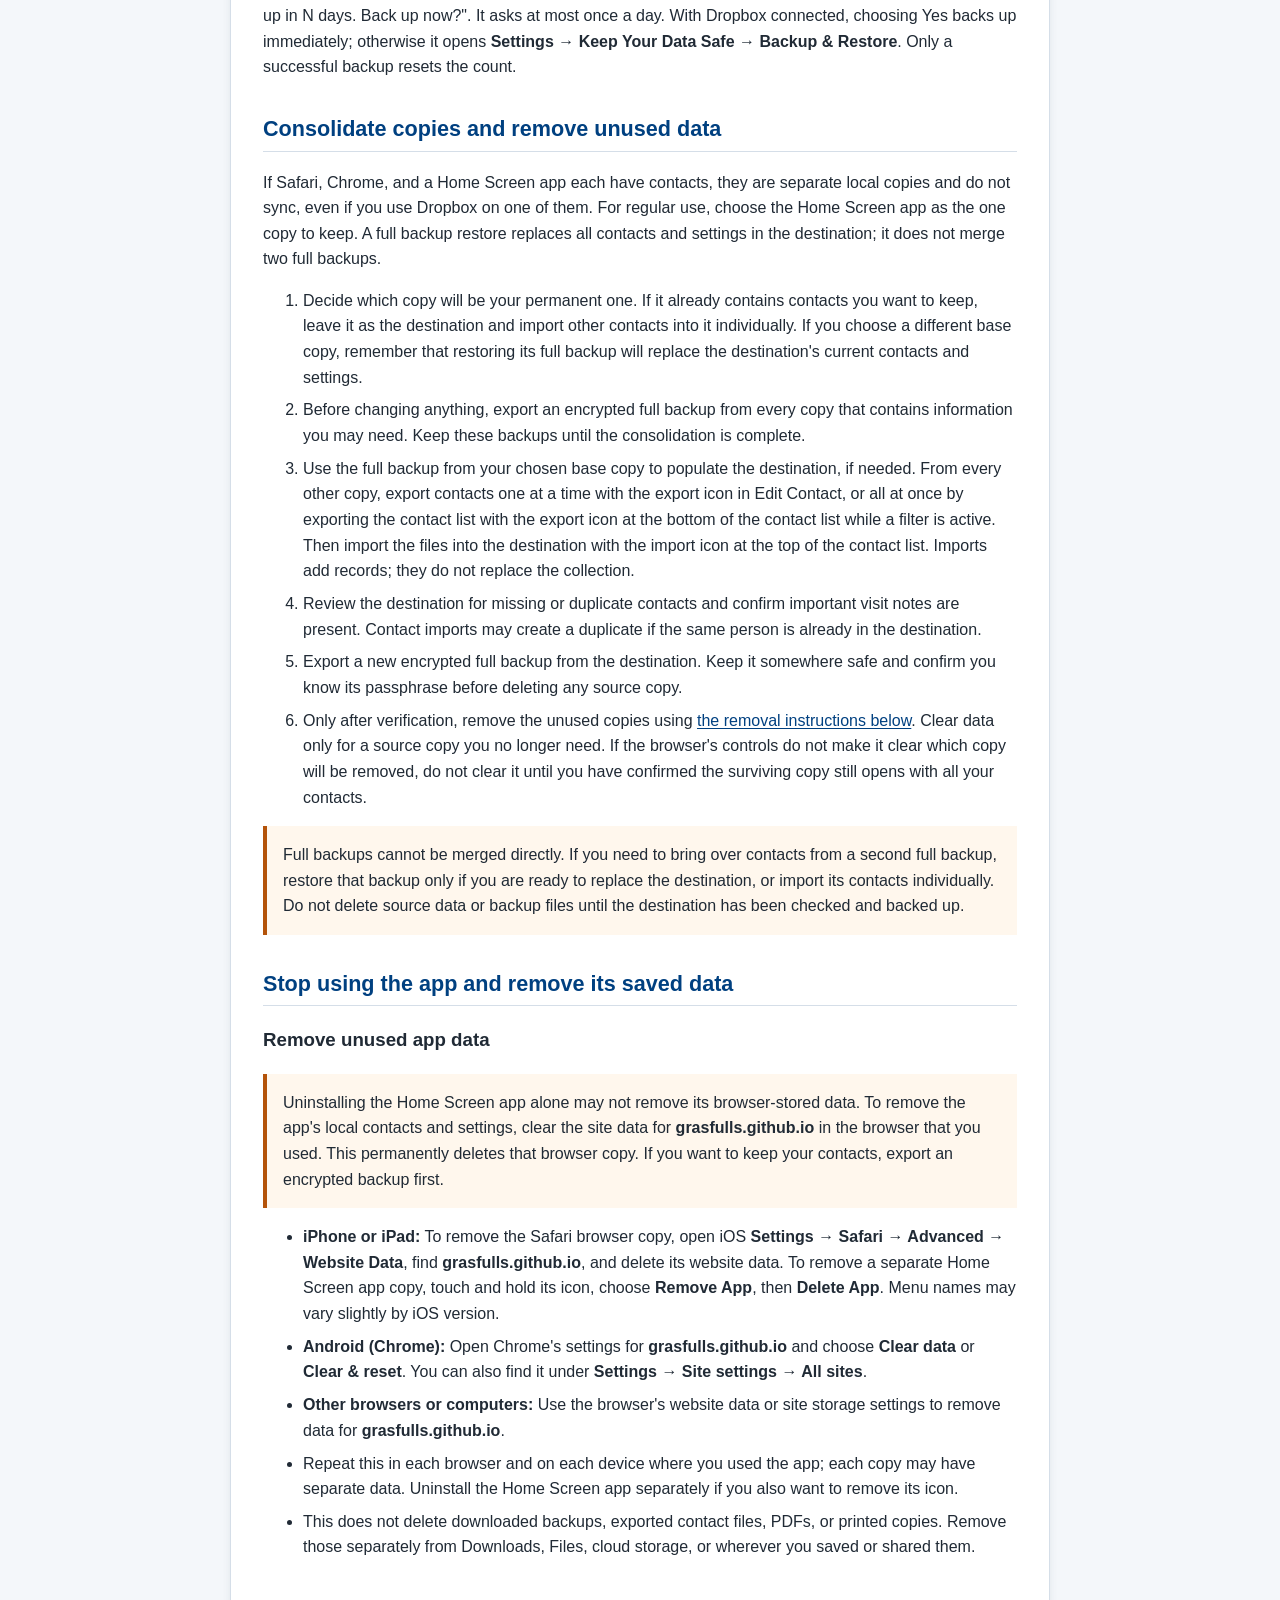
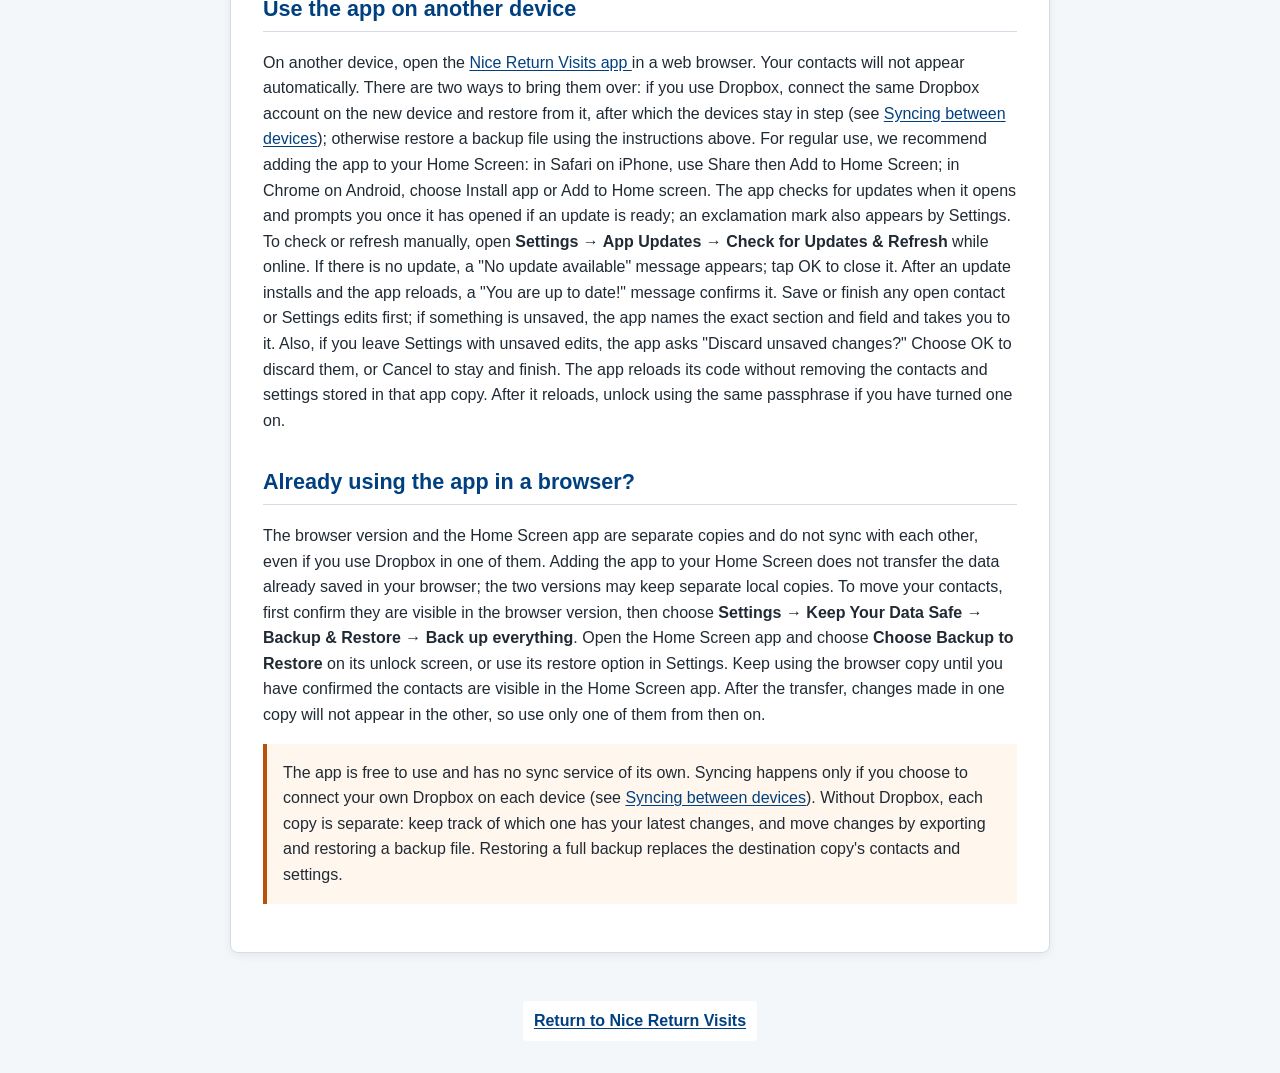
==== commit 7b567fc6: "Label timer button Start Time / Stop Time Co-authored-by: Copilot <223556219+Copilot@users.noreply.g" ====
--- a/help.html
+++ b/help.html
@@ -660,10 +660,10 @@
           button (⏱️) then appears in the bottom bar.
         </li>
         <li>
-          Tap the <strong>Start</strong> button on the Contacts screen, between
+          Tap the <strong>Start Time</strong> button on the Contacts screen, between
           Add Contact and the import icon. While time is being counted it is
-          green and says <strong>Stop</strong>; when stopped it is red and says
-          <strong>Start</strong>. A running timer keeps counting if you close
+          green and says <strong>Stop Time</strong>; when stopped it is red and says
+          <strong>Start Time</strong>. A running timer keeps counting if you close
           the app, and a small dot on the Time button reminds you it is on.
           When you reopen the app after being away, it asks whether to keep
           time going or stop the timer at the last time you were in the app.
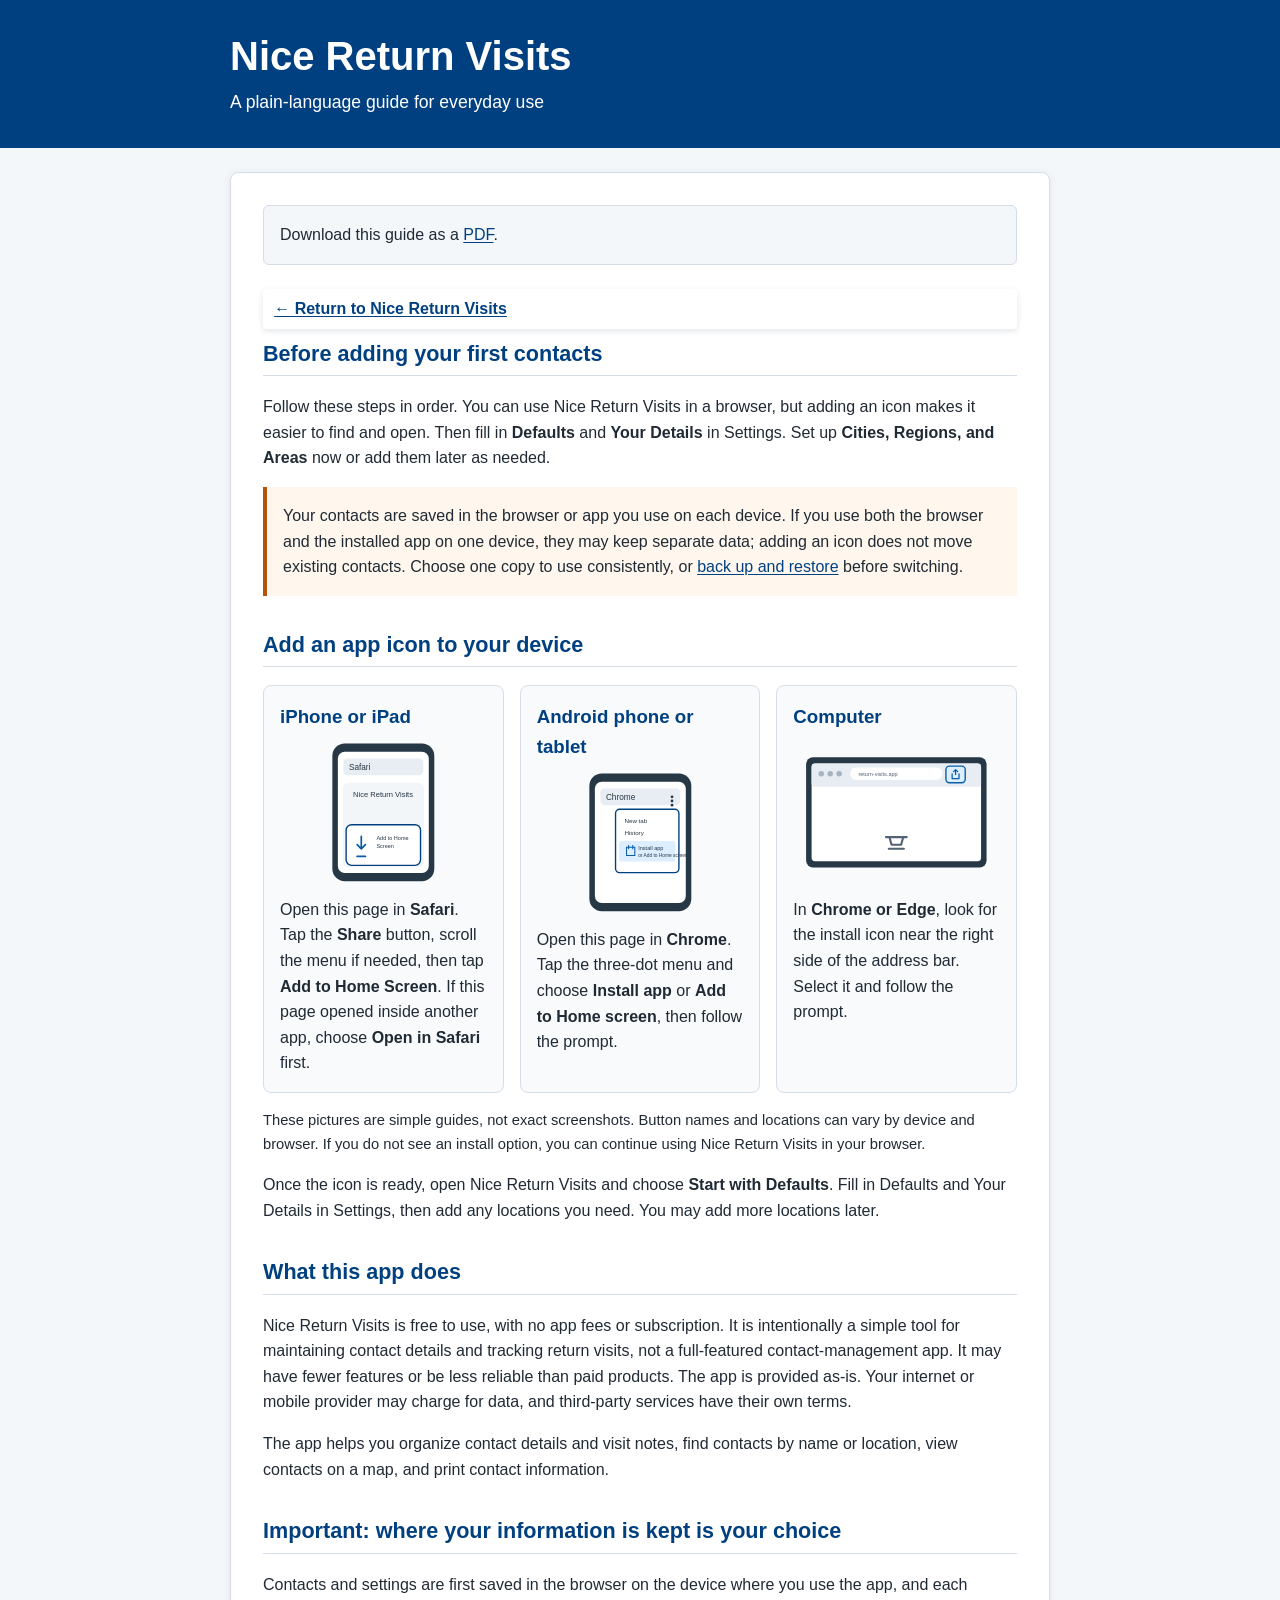
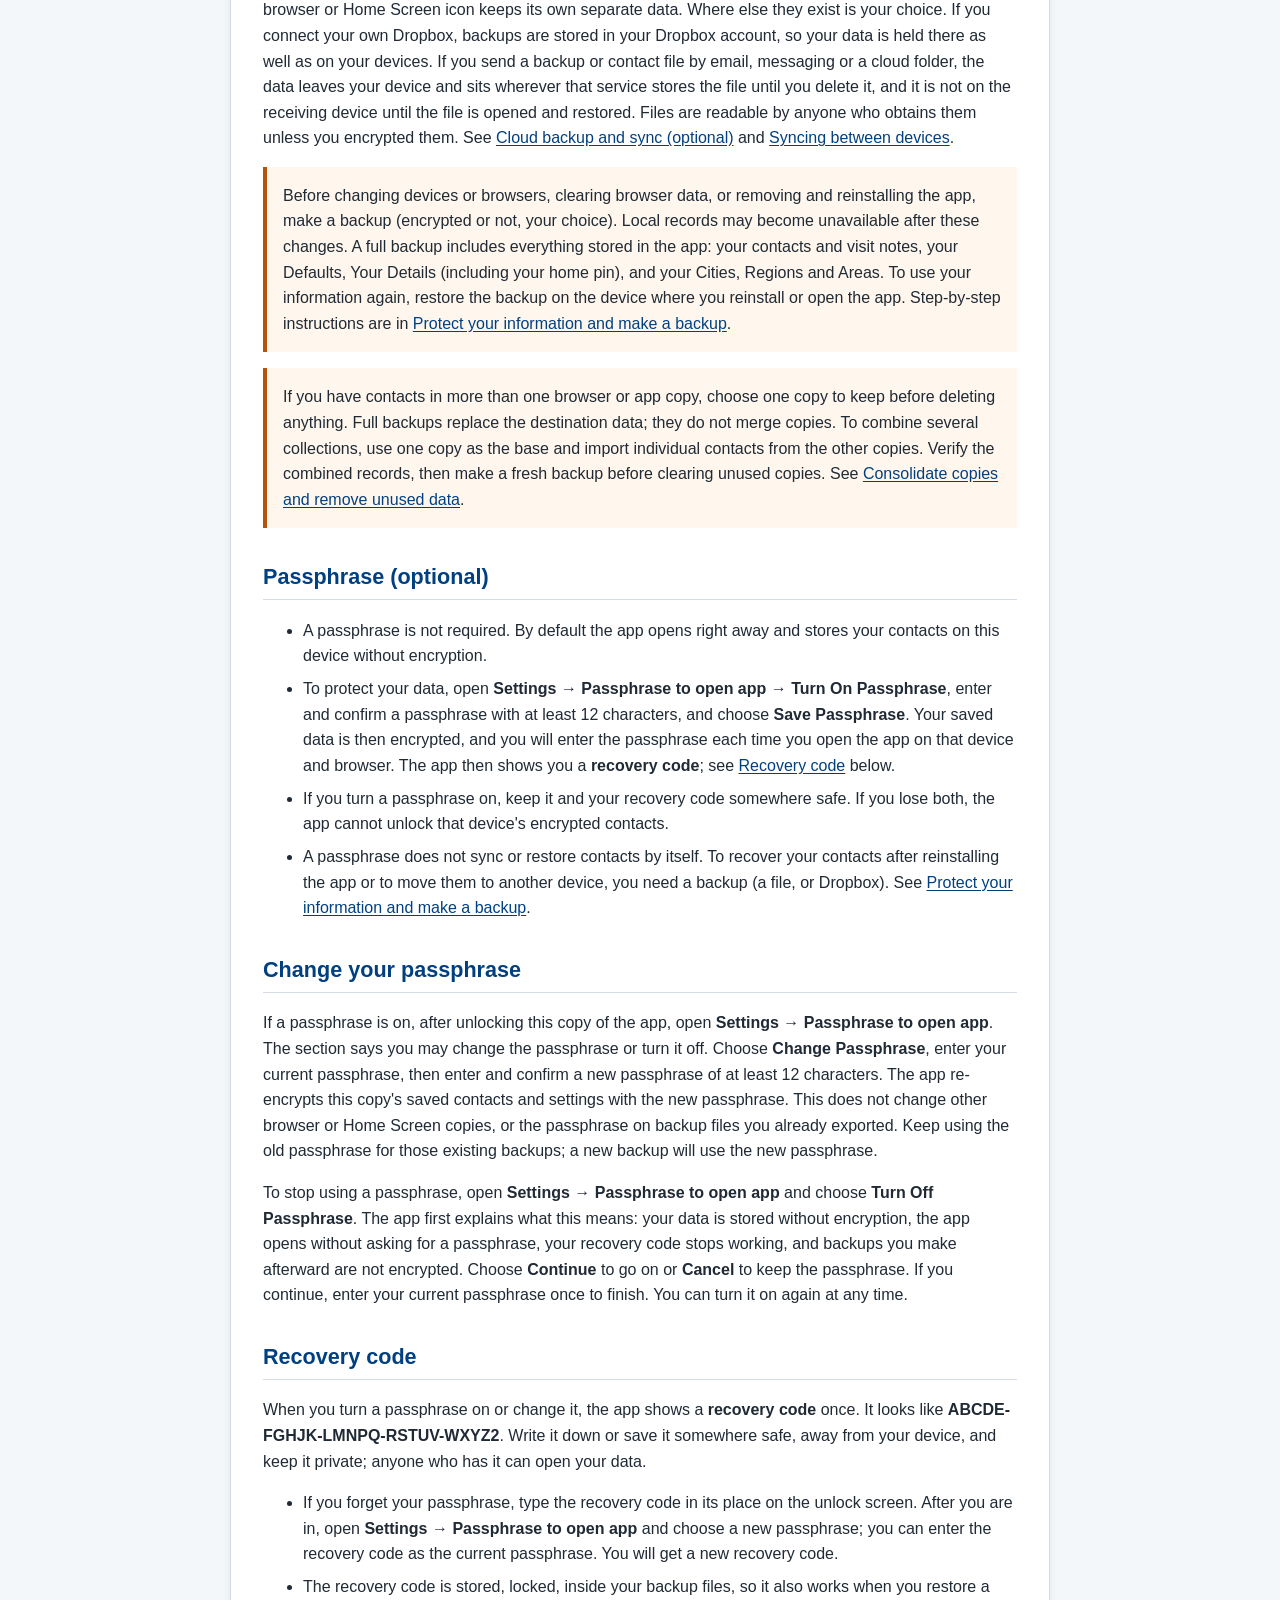
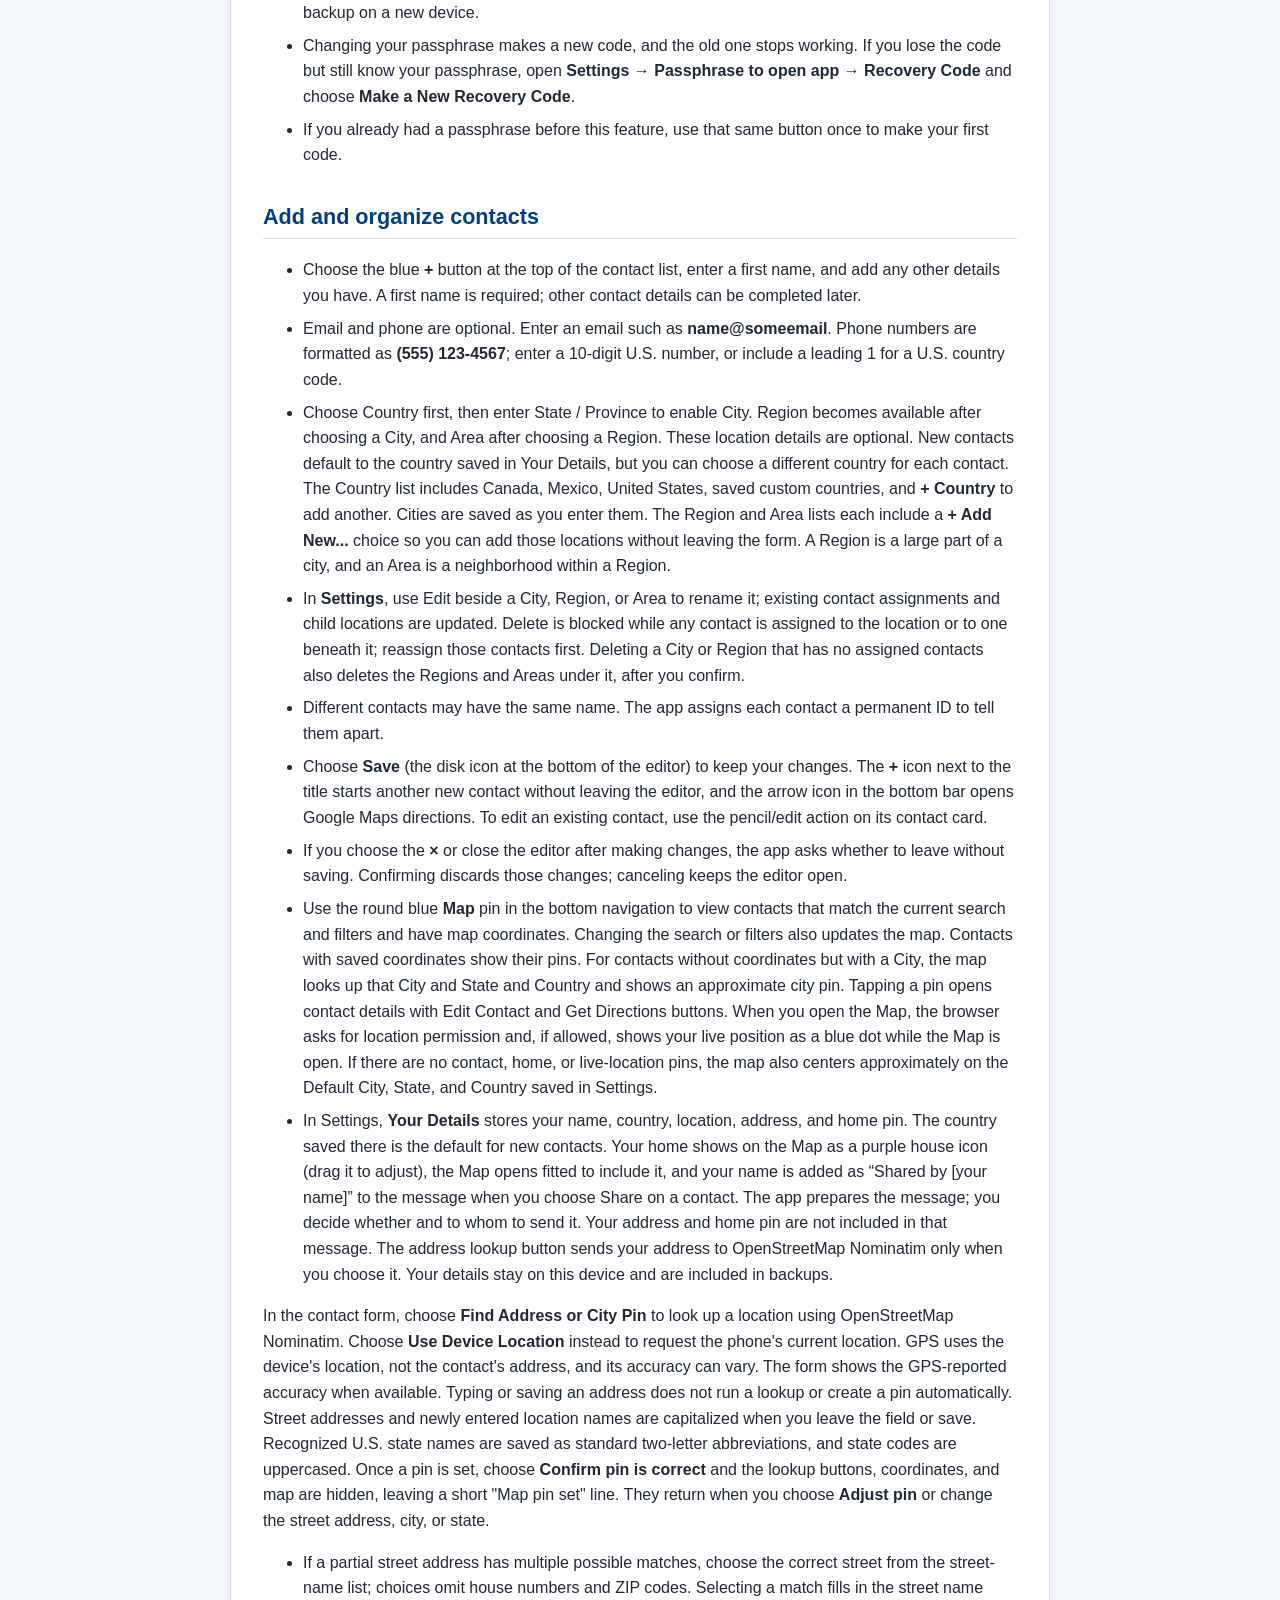
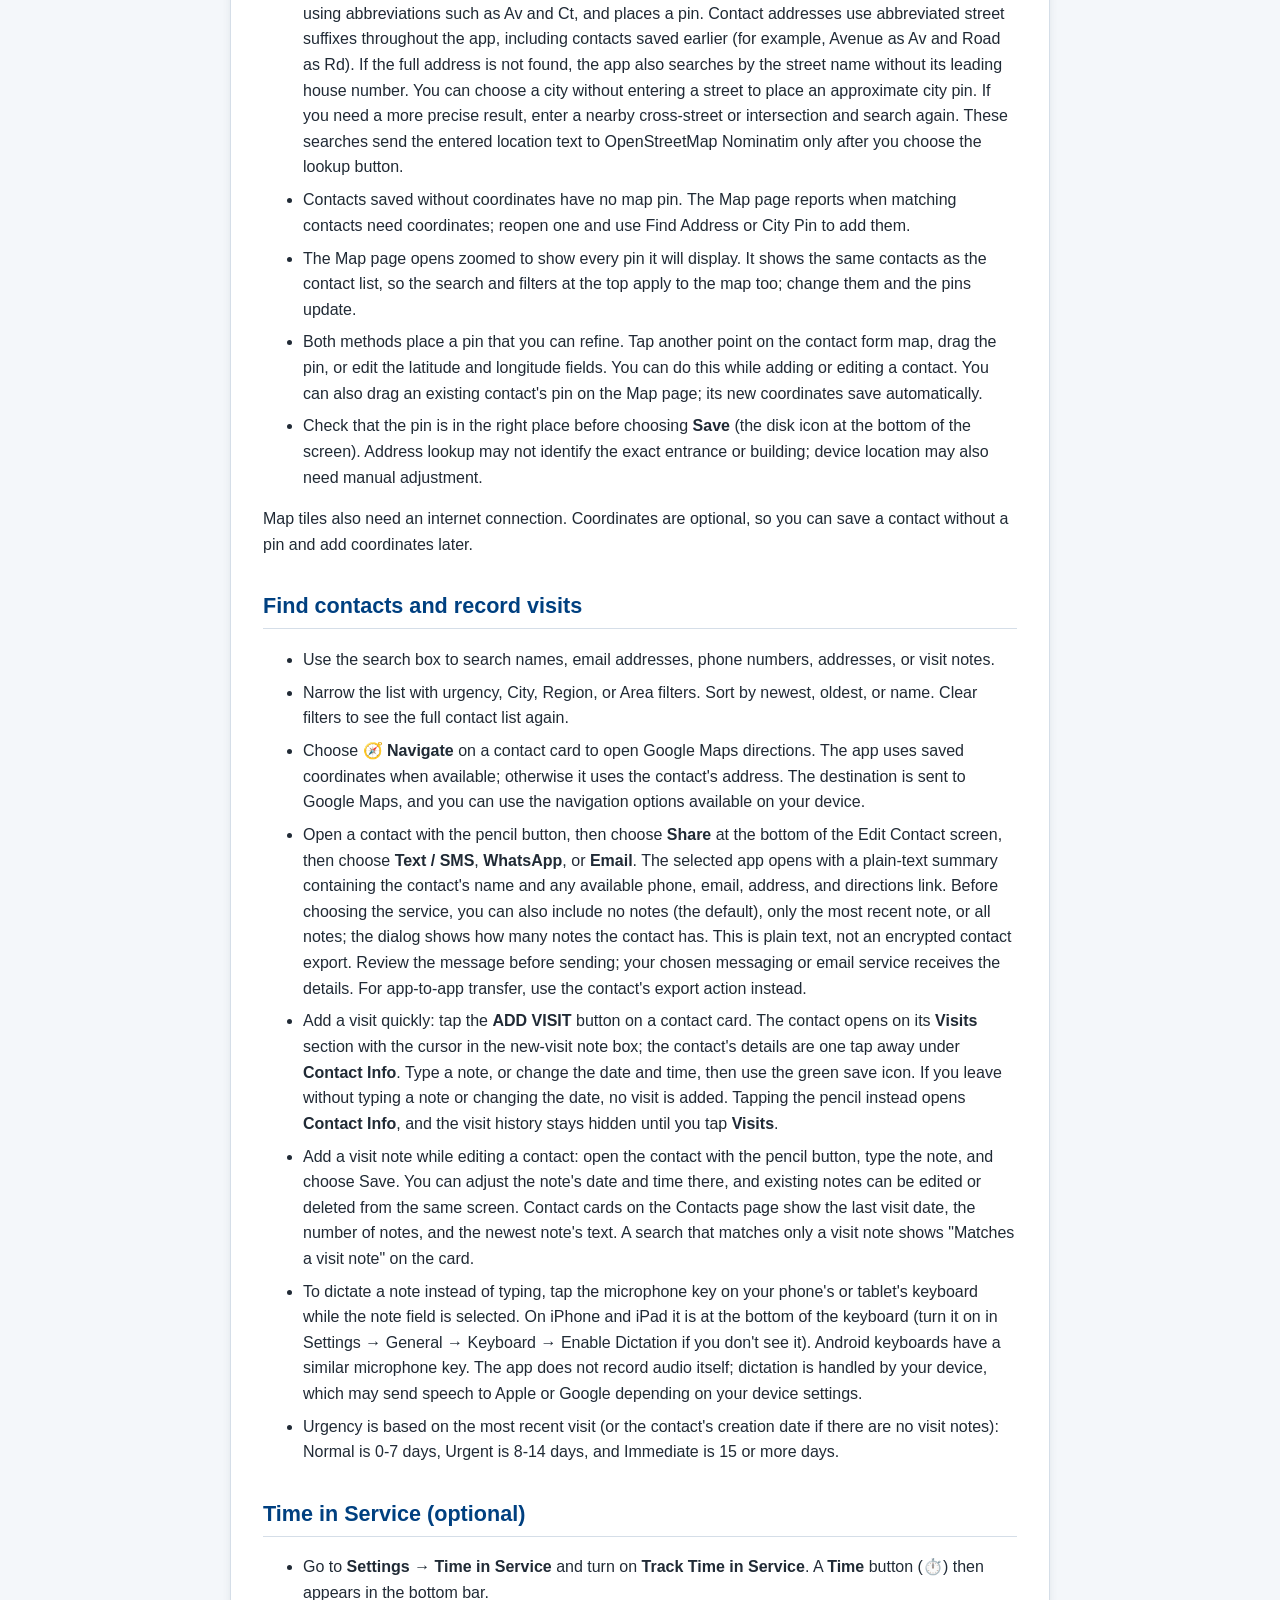
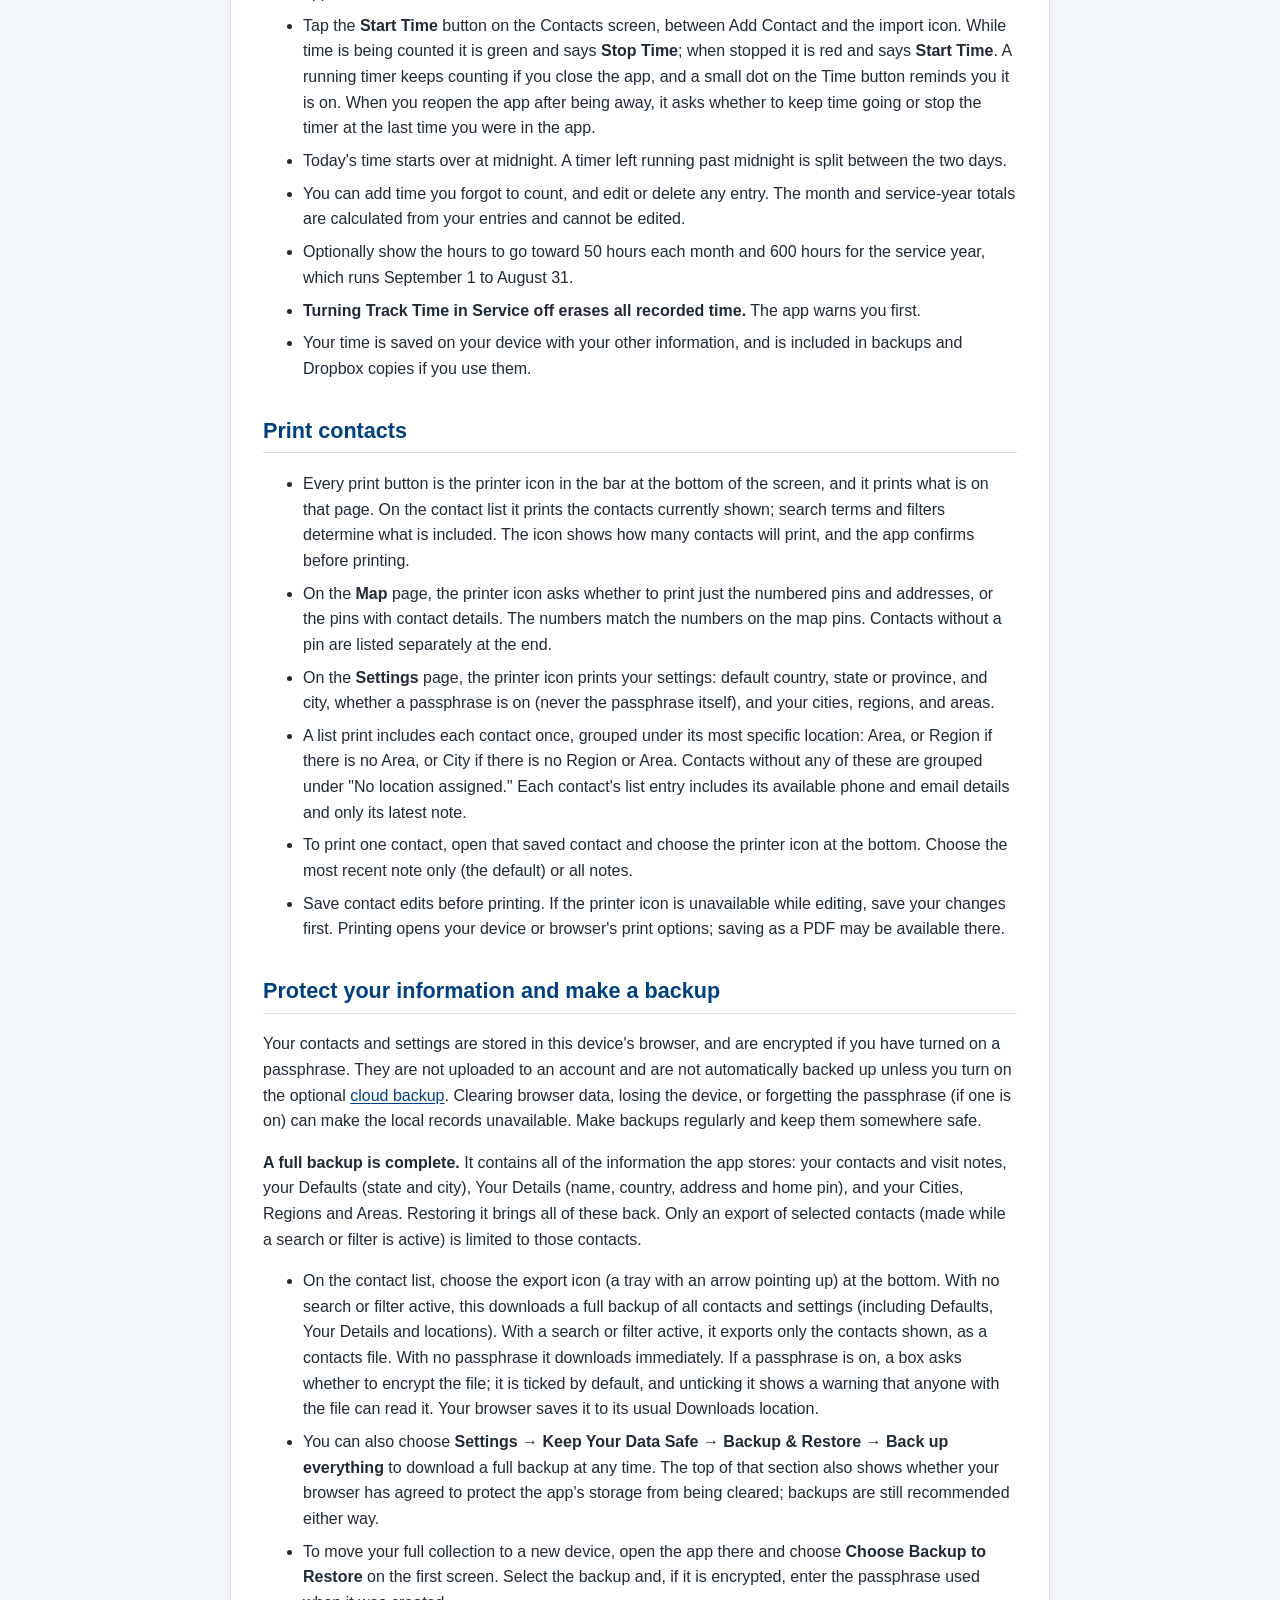
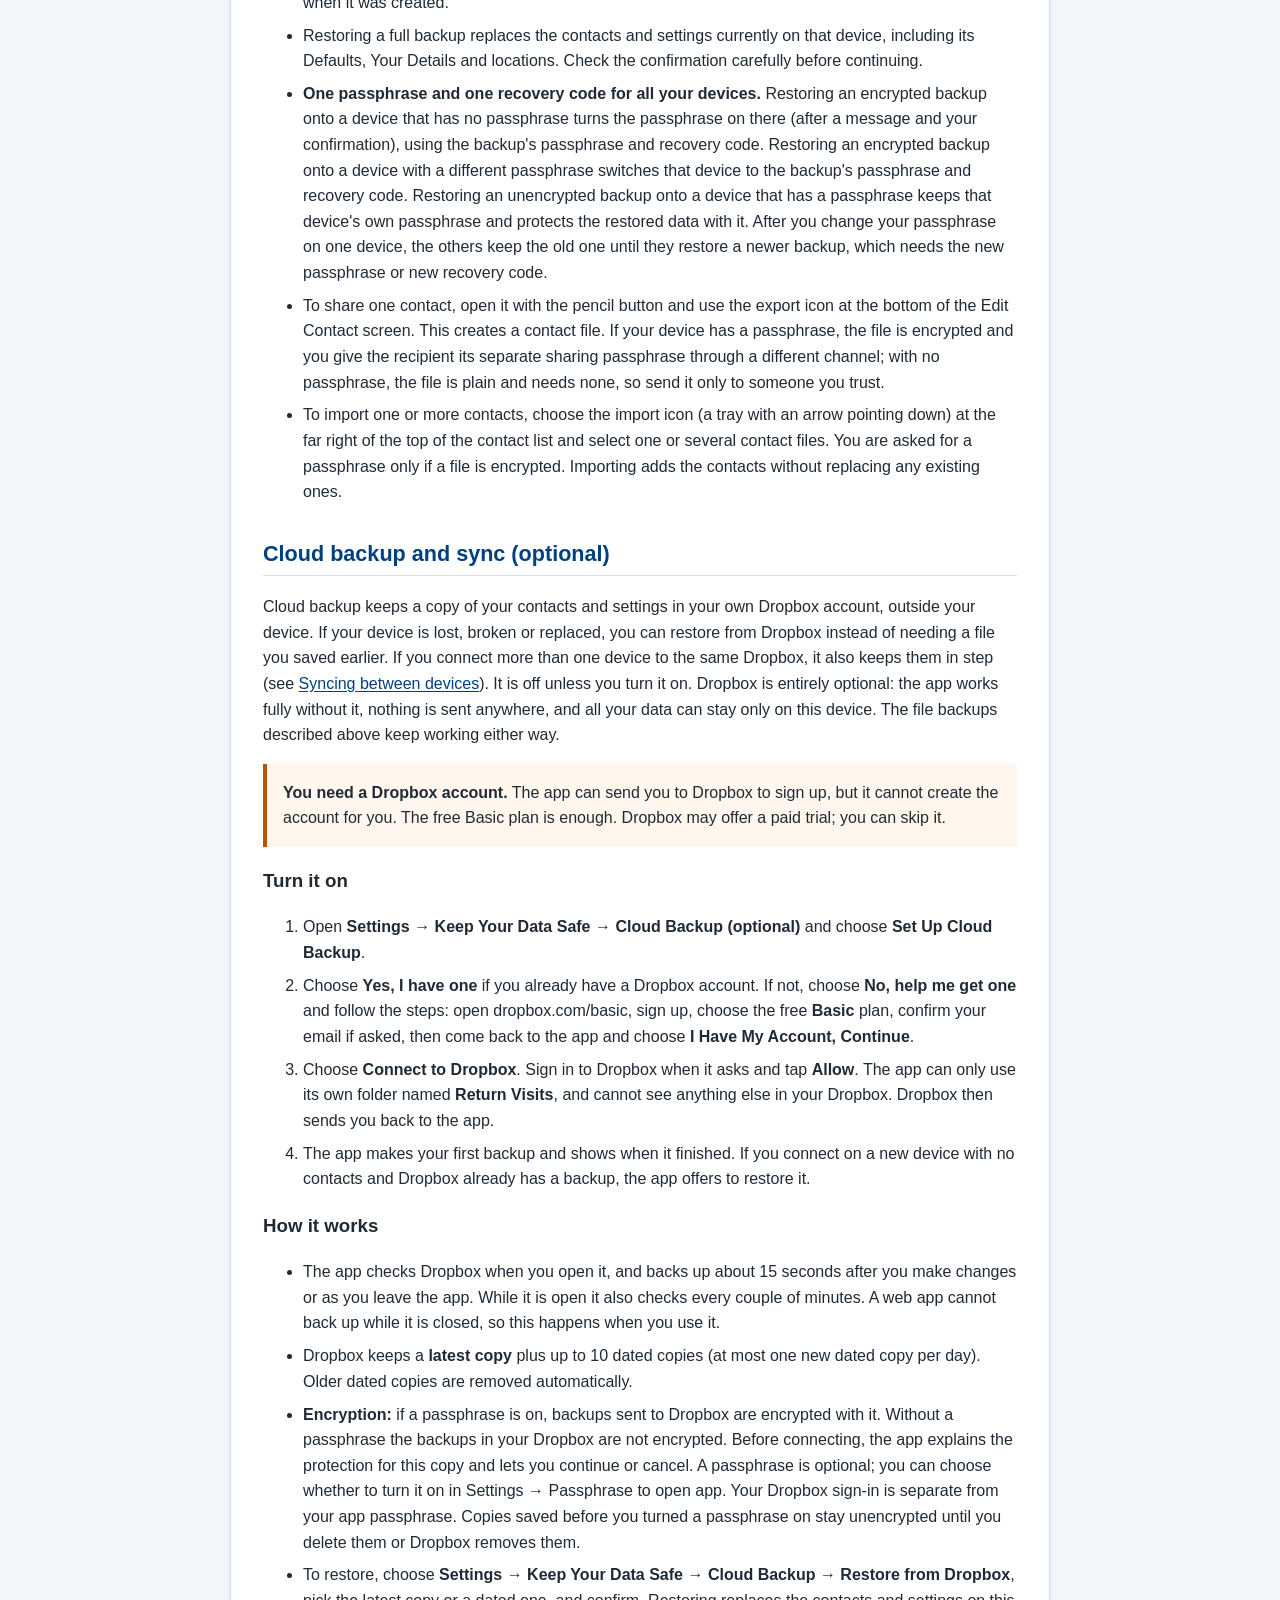
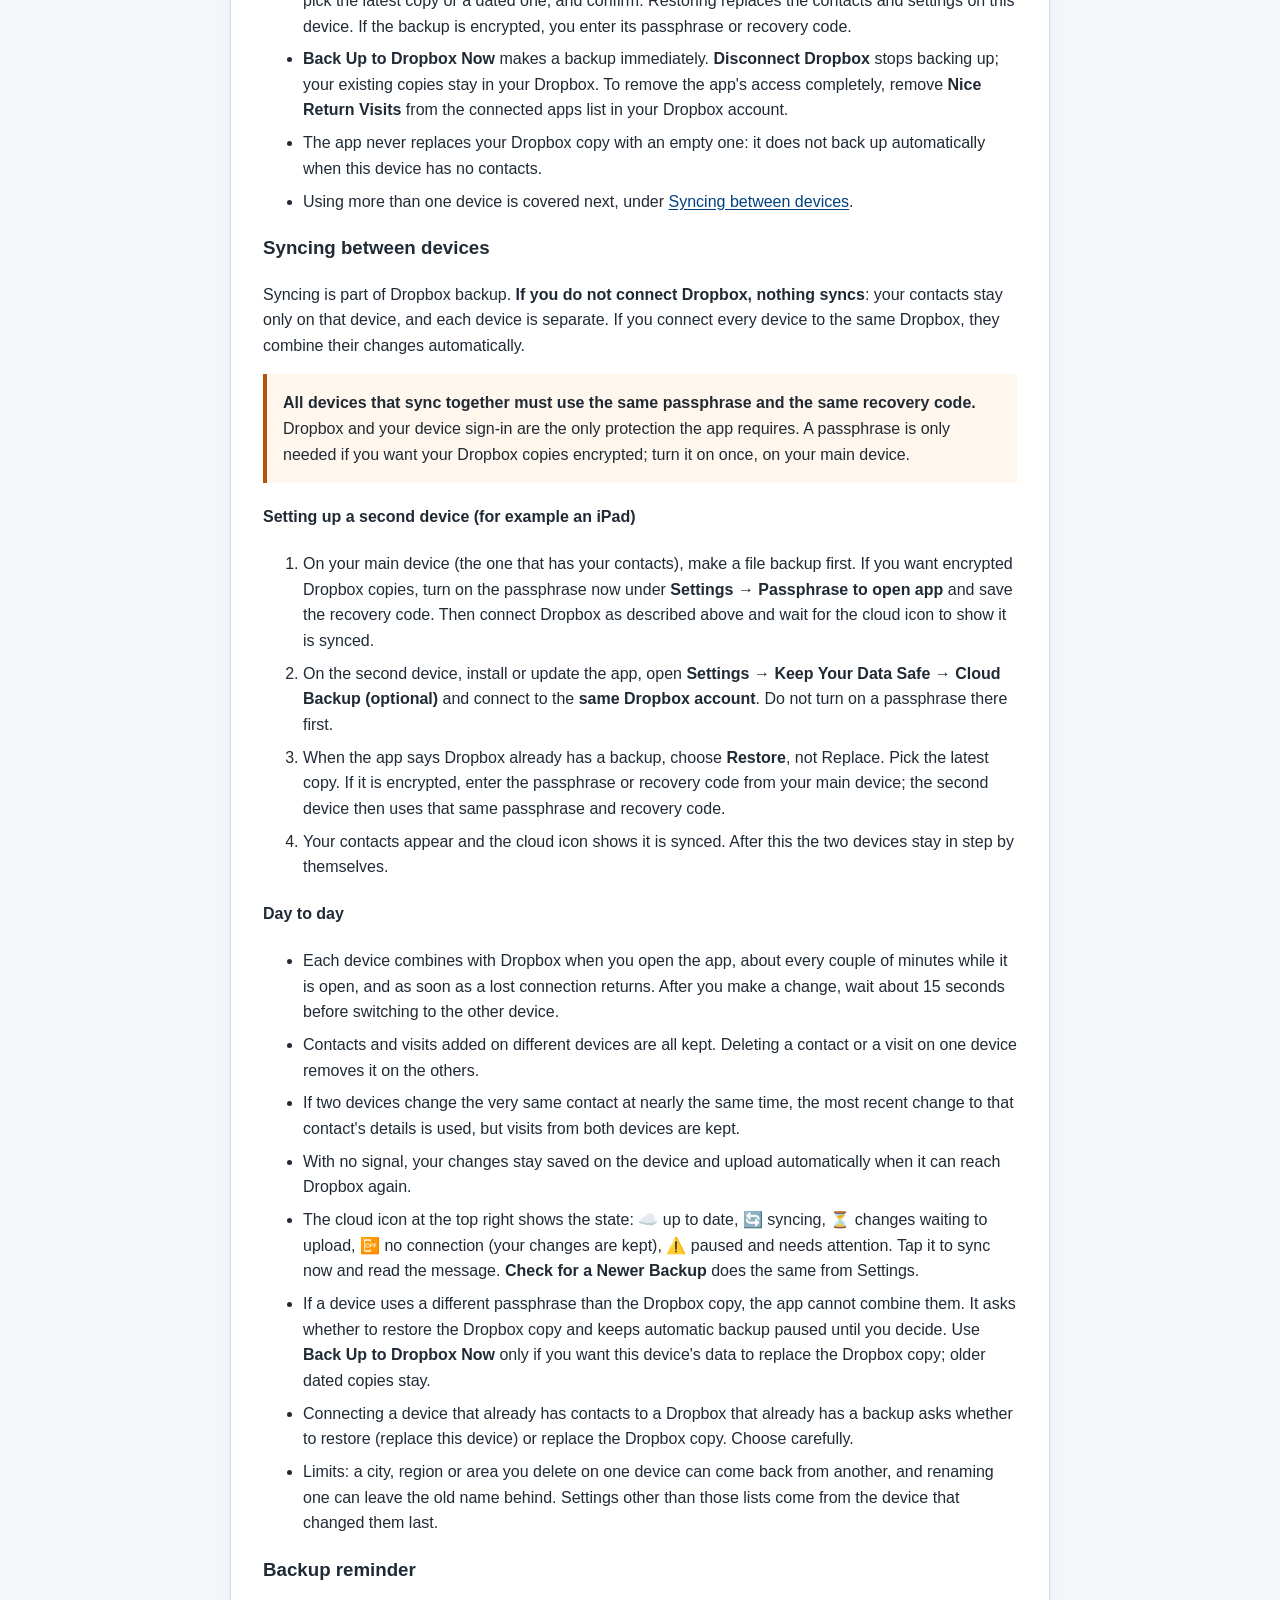
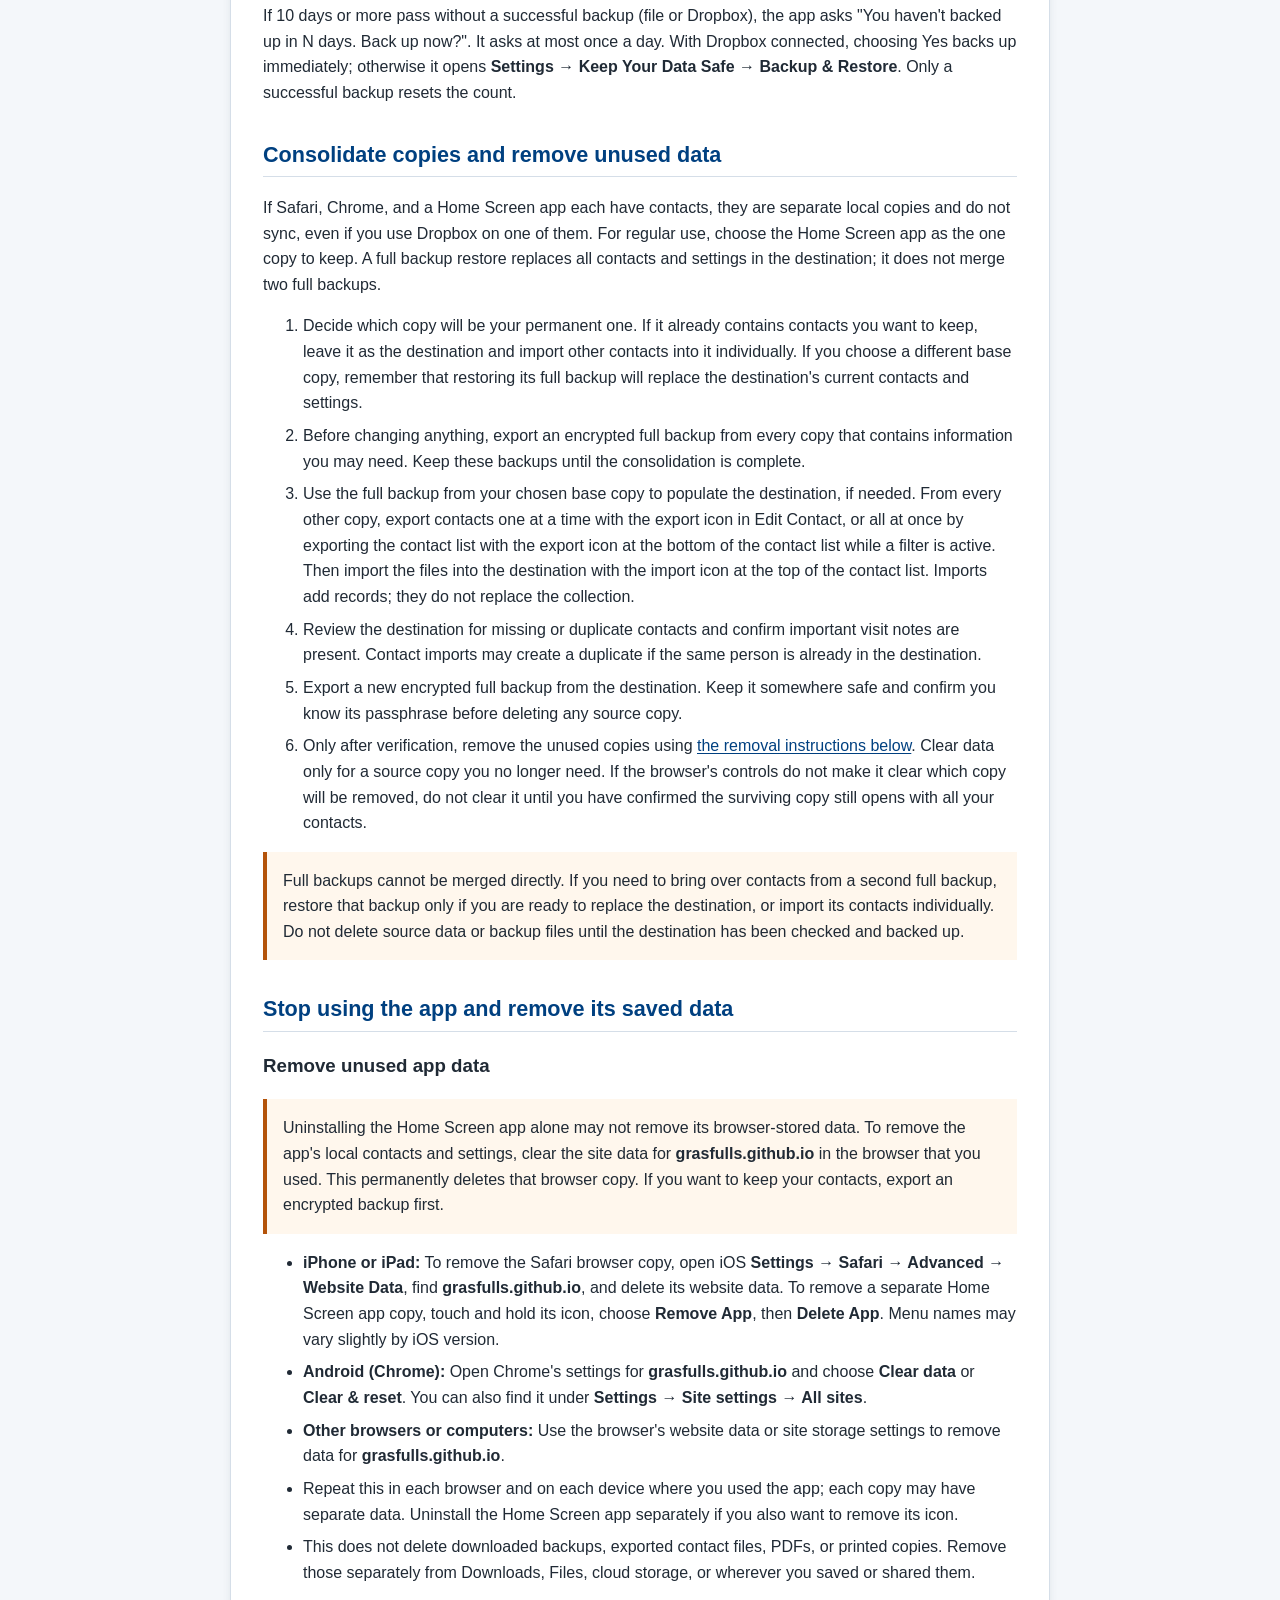
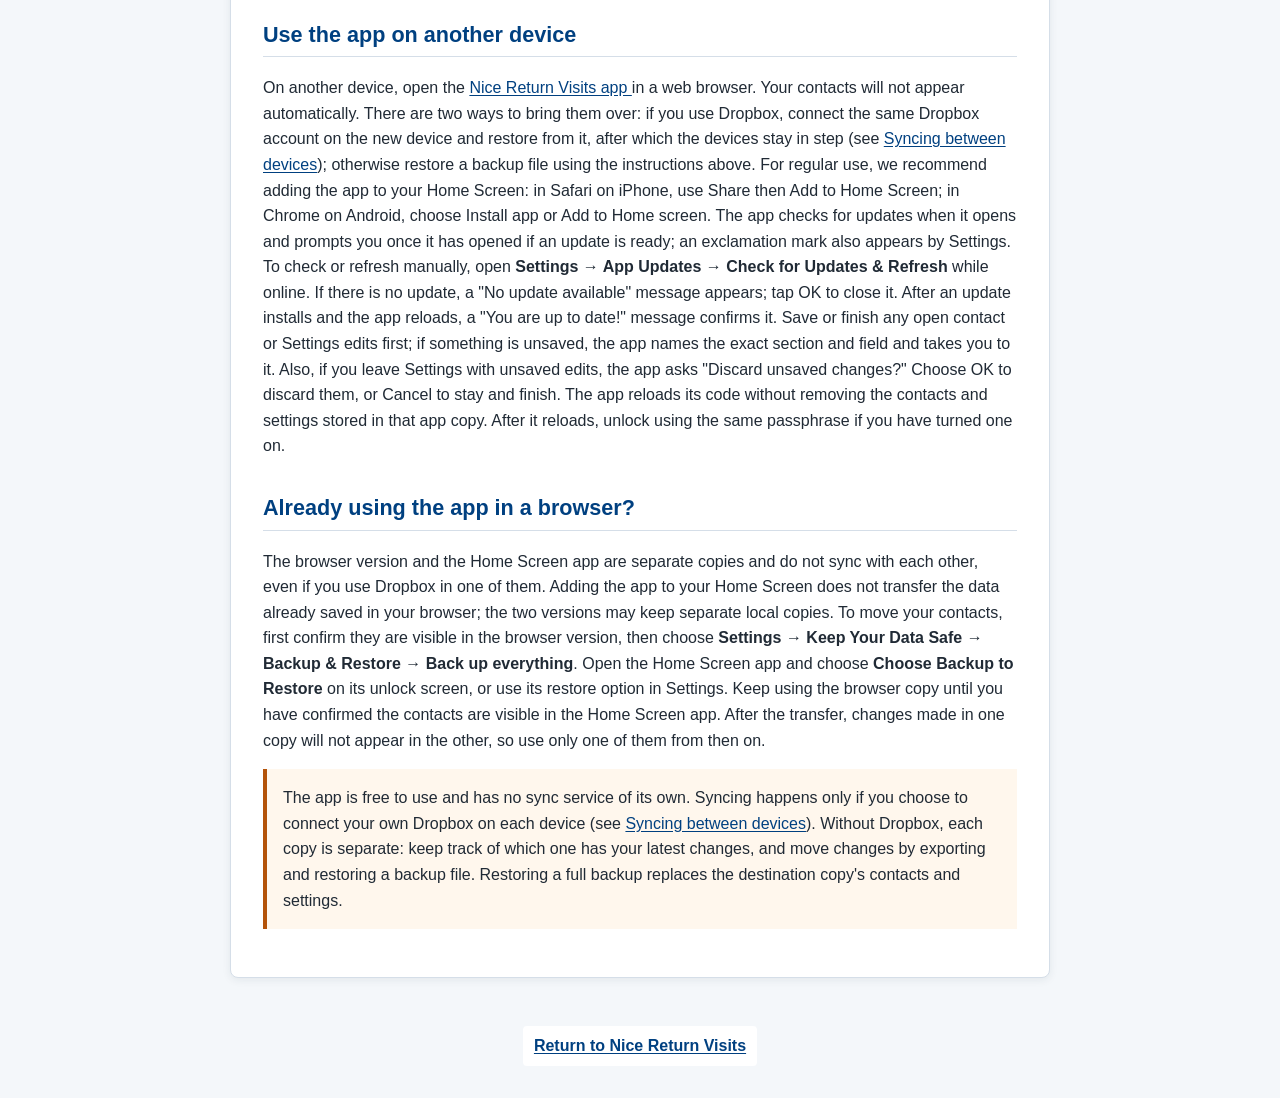
==== commit 9a88cf07: "Rename Passphrase section and remove Privacy heading Co-authored-by: Copilot <223556219+Copilot@user" ====
--- a/help.html
+++ b/help.html
@@ -372,7 +372,7 @@
           and stores your contacts on this device without encryption.
         </li>
         <li>
-          To protect your data, open <strong>Settings → Passphrase → Turn On
+          To protect your data, open <strong>Settings → Passphrase to open app → Turn On
           Passphrase</strong>, enter and confirm a passphrase with at least 12
           characters, and choose <strong>Save Passphrase</strong>. Your saved data is then encrypted, and you will enter
           the passphrase each time you open the app on that device and browser.
@@ -395,7 +395,7 @@
       <h2>Change your passphrase</h2>
       <p>
         If a passphrase is on, after unlocking this copy of the app, open
-        <strong>Settings → Passphrase</strong>. The section says you may change
+        <strong>Settings → Passphrase to open app</strong>. The section says you may change
         the passphrase or turn it off. Choose <strong>Change Passphrase</strong>,
         enter your current passphrase, then enter and confirm a new passphrase
         of at least 12 characters. The app re-encrypts this copy's saved
@@ -405,7 +405,7 @@
         backups; a new backup will use the new passphrase.
       </p>
       <p>
-        To stop using a passphrase, open <strong>Settings → Passphrase</strong>
+        To stop using a passphrase, open <strong>Settings → Passphrase to open app</strong>
         and choose <strong>Turn Off Passphrase</strong>. The app first explains
         what this means: your data is stored without encryption, the app opens
         without asking for a passphrase, your recovery code stops working, and
@@ -427,7 +427,7 @@
         <li>
           If you forget your passphrase, type the recovery code in its place on
           the unlock screen. After you are in, open
-          <strong>Settings → Passphrase</strong> and choose a new passphrase;
+          <strong>Settings → Passphrase to open app</strong> and choose a new passphrase;
           you can enter the recovery code as the current passphrase. You will
           get a new recovery code.
         </li>
@@ -438,7 +438,7 @@
         <li>
           Changing your passphrase makes a new code, and the old one stops
           working. If you lose the code but still know your passphrase, open
-          <strong>Settings → Passphrase → Recovery Code</strong> and choose
+          <strong>Settings → Passphrase to open app → Recovery Code</strong> and choose
           <strong>Make a New Recovery Code</strong>.
         </li>
         <li>
@@ -871,7 +871,7 @@
           your Dropbox are not encrypted. Before connecting, the app explains
           the protection for this copy and lets you continue or cancel. A
           passphrase is optional; you can choose whether to turn it on in
-          Settings → Passphrase. Your Dropbox sign-in is separate from your app
+          Settings → Passphrase to open app. Your Dropbox sign-in is separate from your app
           passphrase. Copies saved before you turned a passphrase on stay
           unencrypted until you delete them or Dropbox removes them.
         </li>
@@ -934,7 +934,7 @@
 
           backup first. If you want encrypted Dropbox copies, turn on the 
-          passphrase now under <strong>Settings → Passphrase</strong> and save+          passphrase now under <strong>Settings → Passphrase to open app</strong> and save 
           the recovery code. Then connect Dropbox as described above and wait for 
